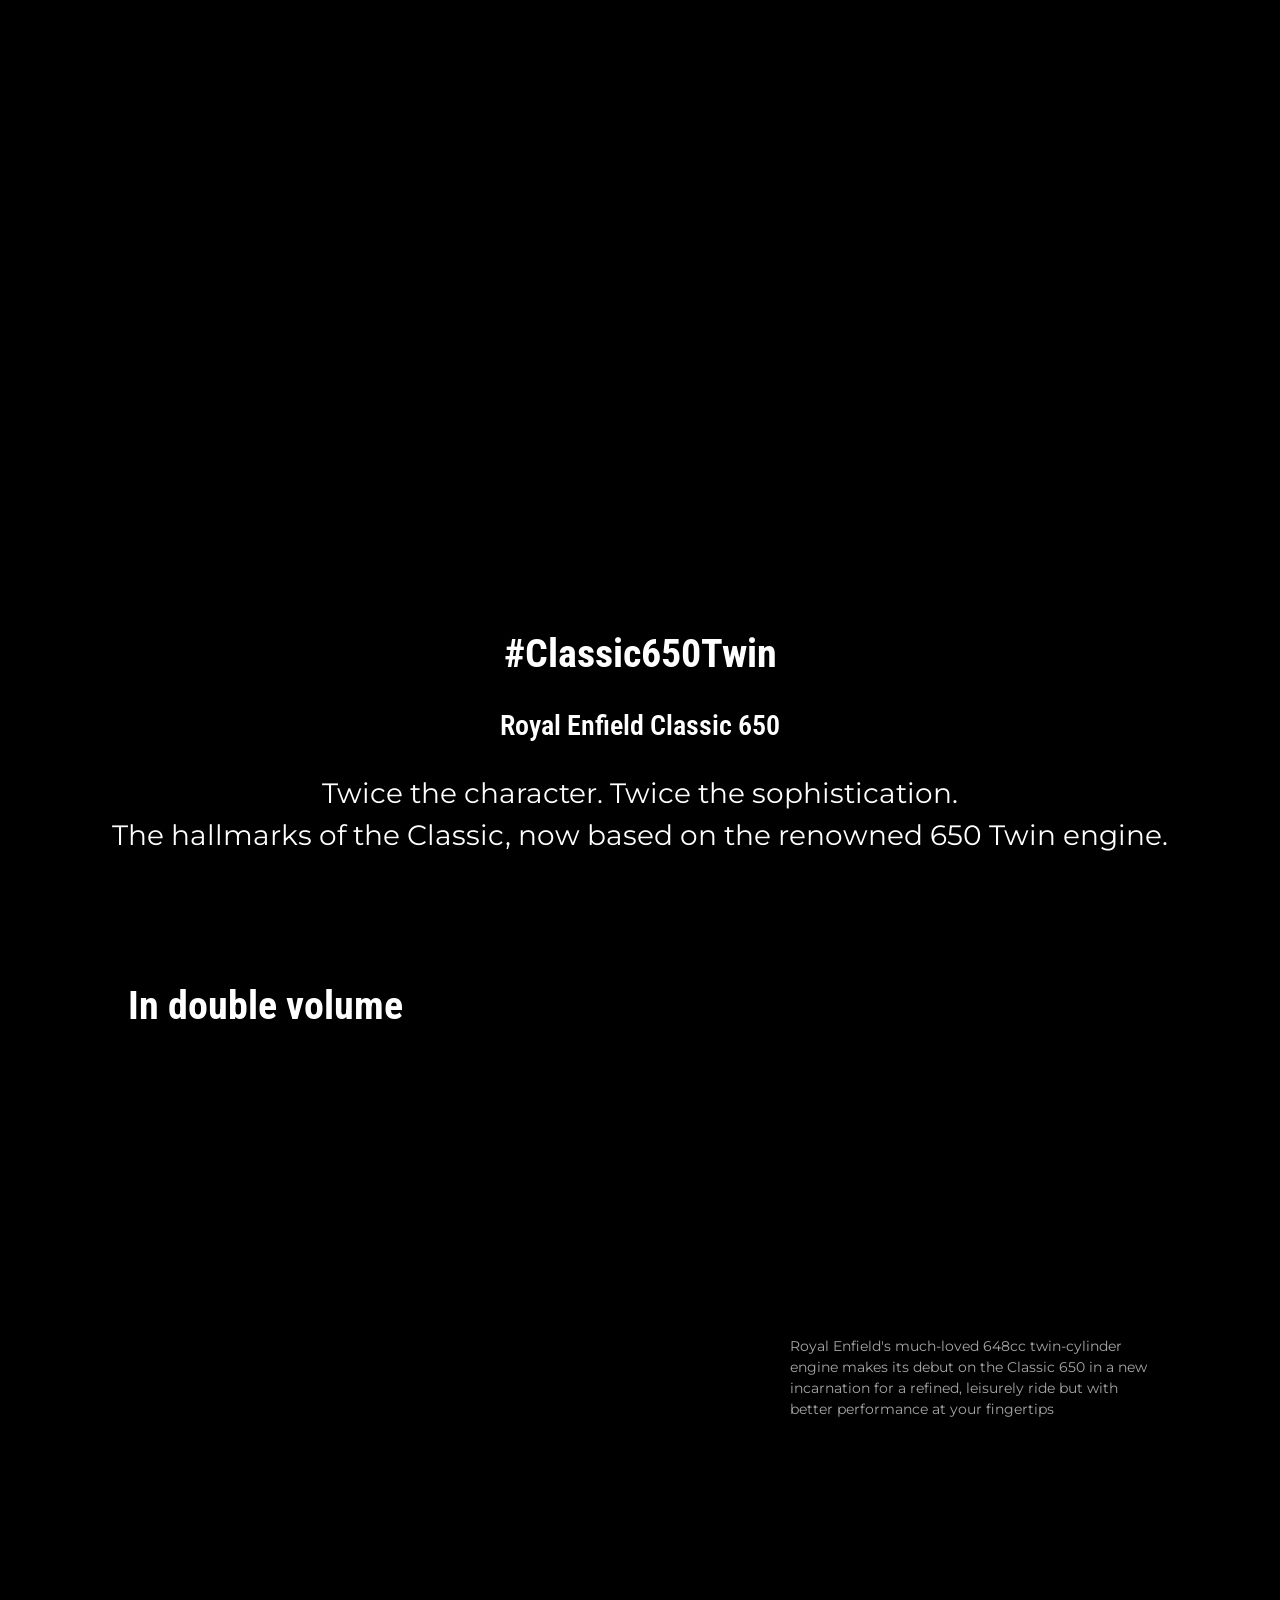
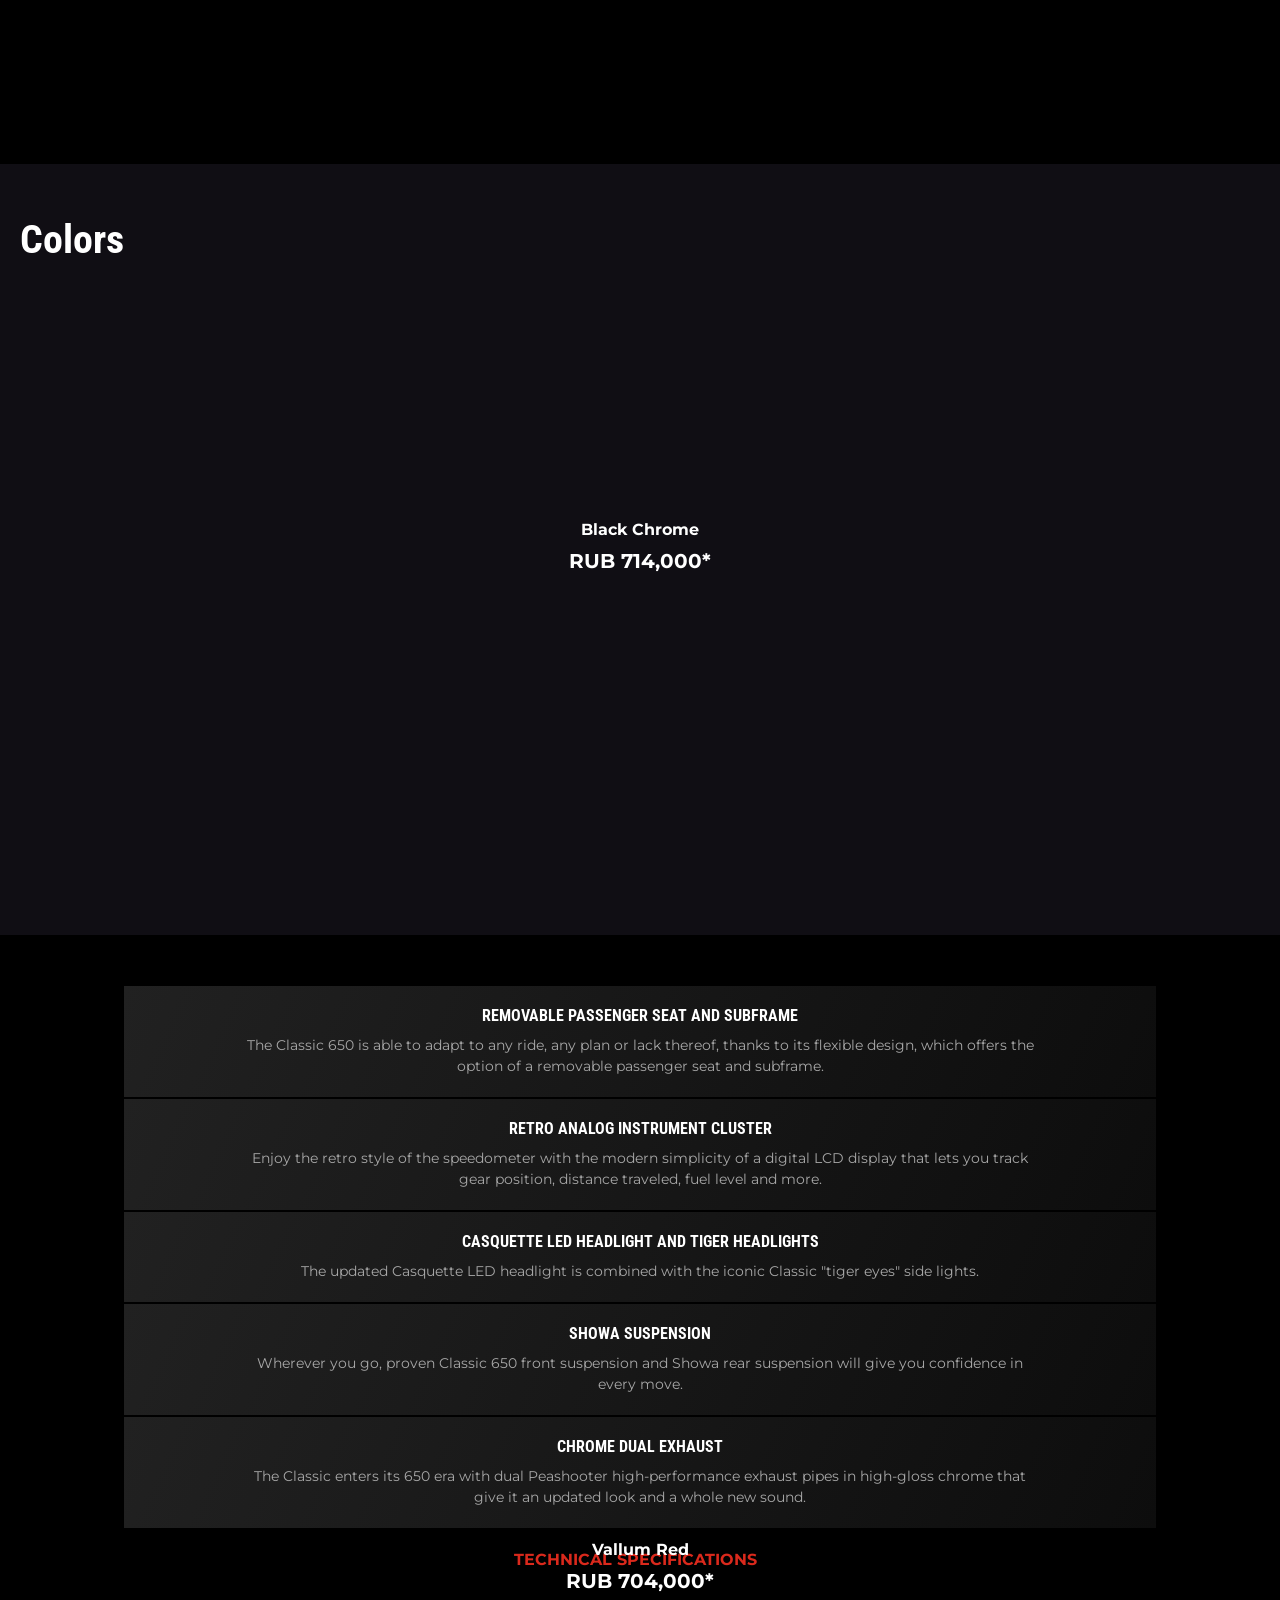
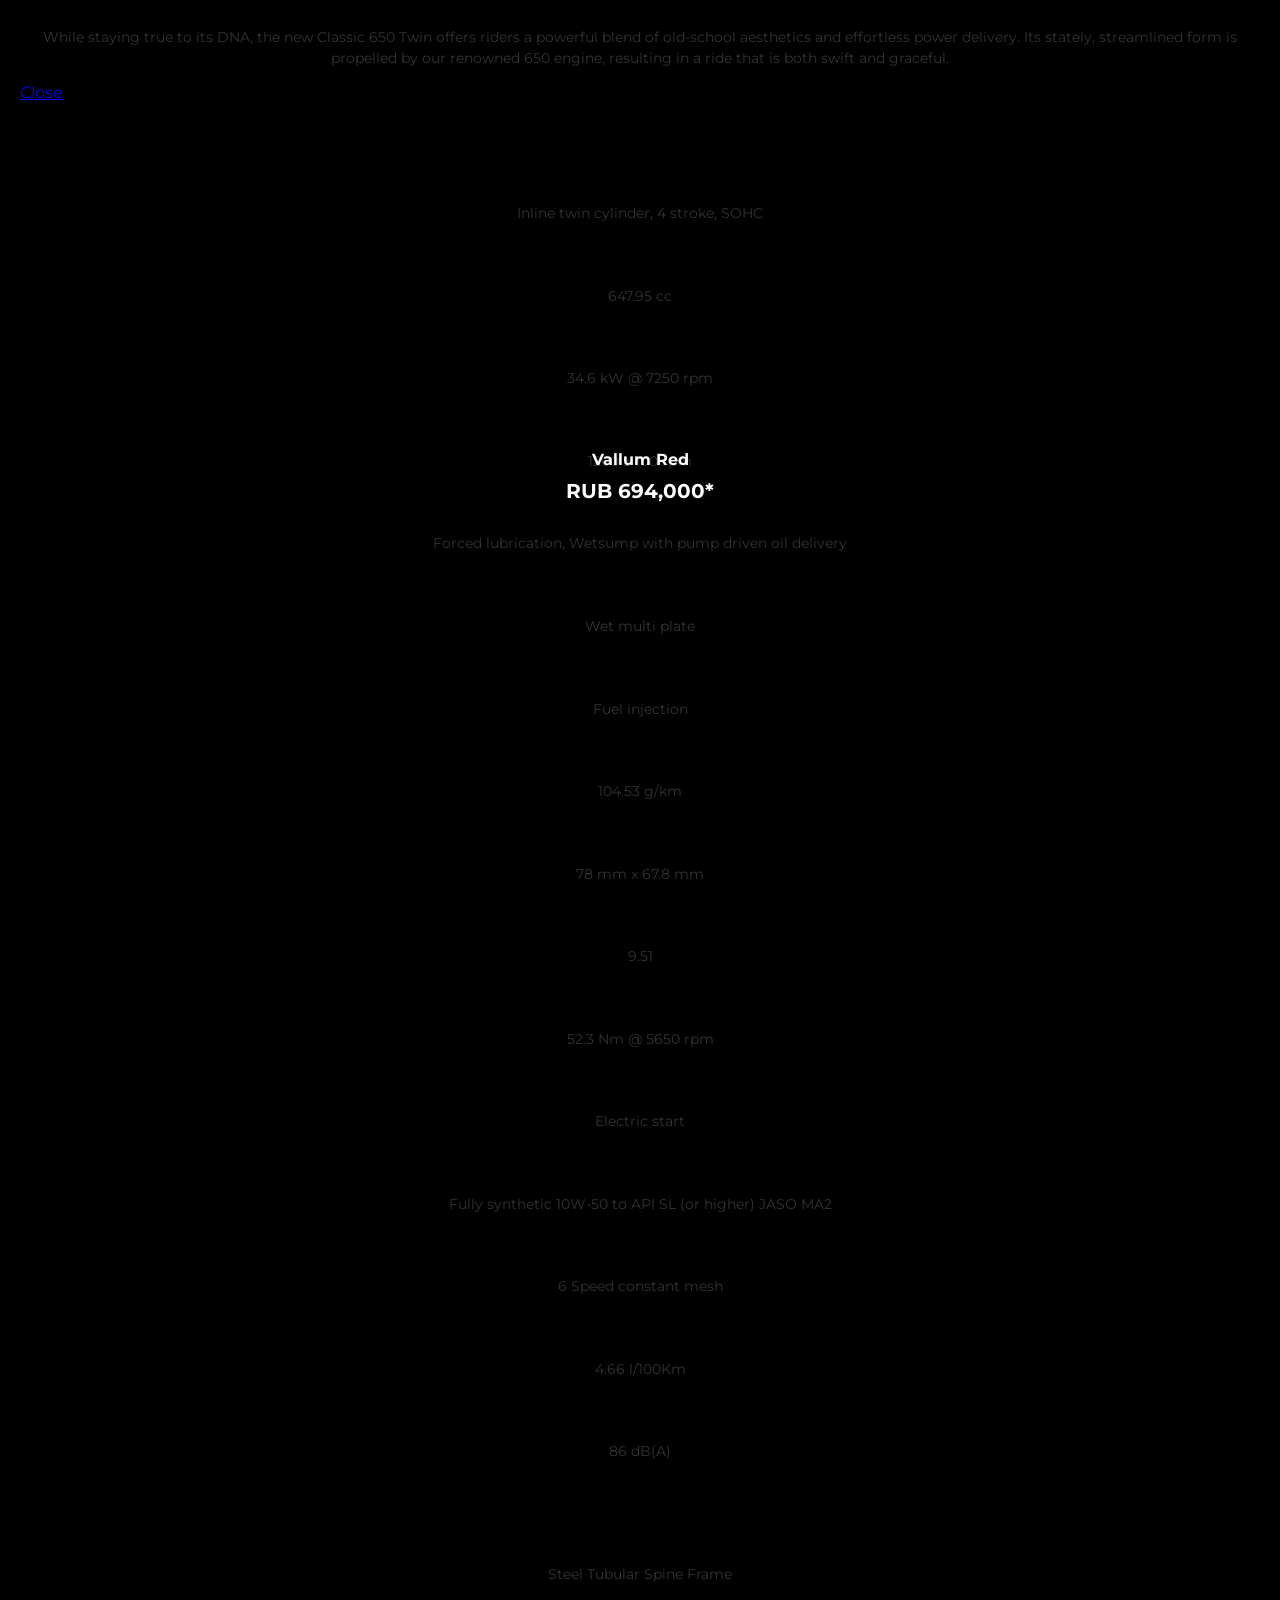
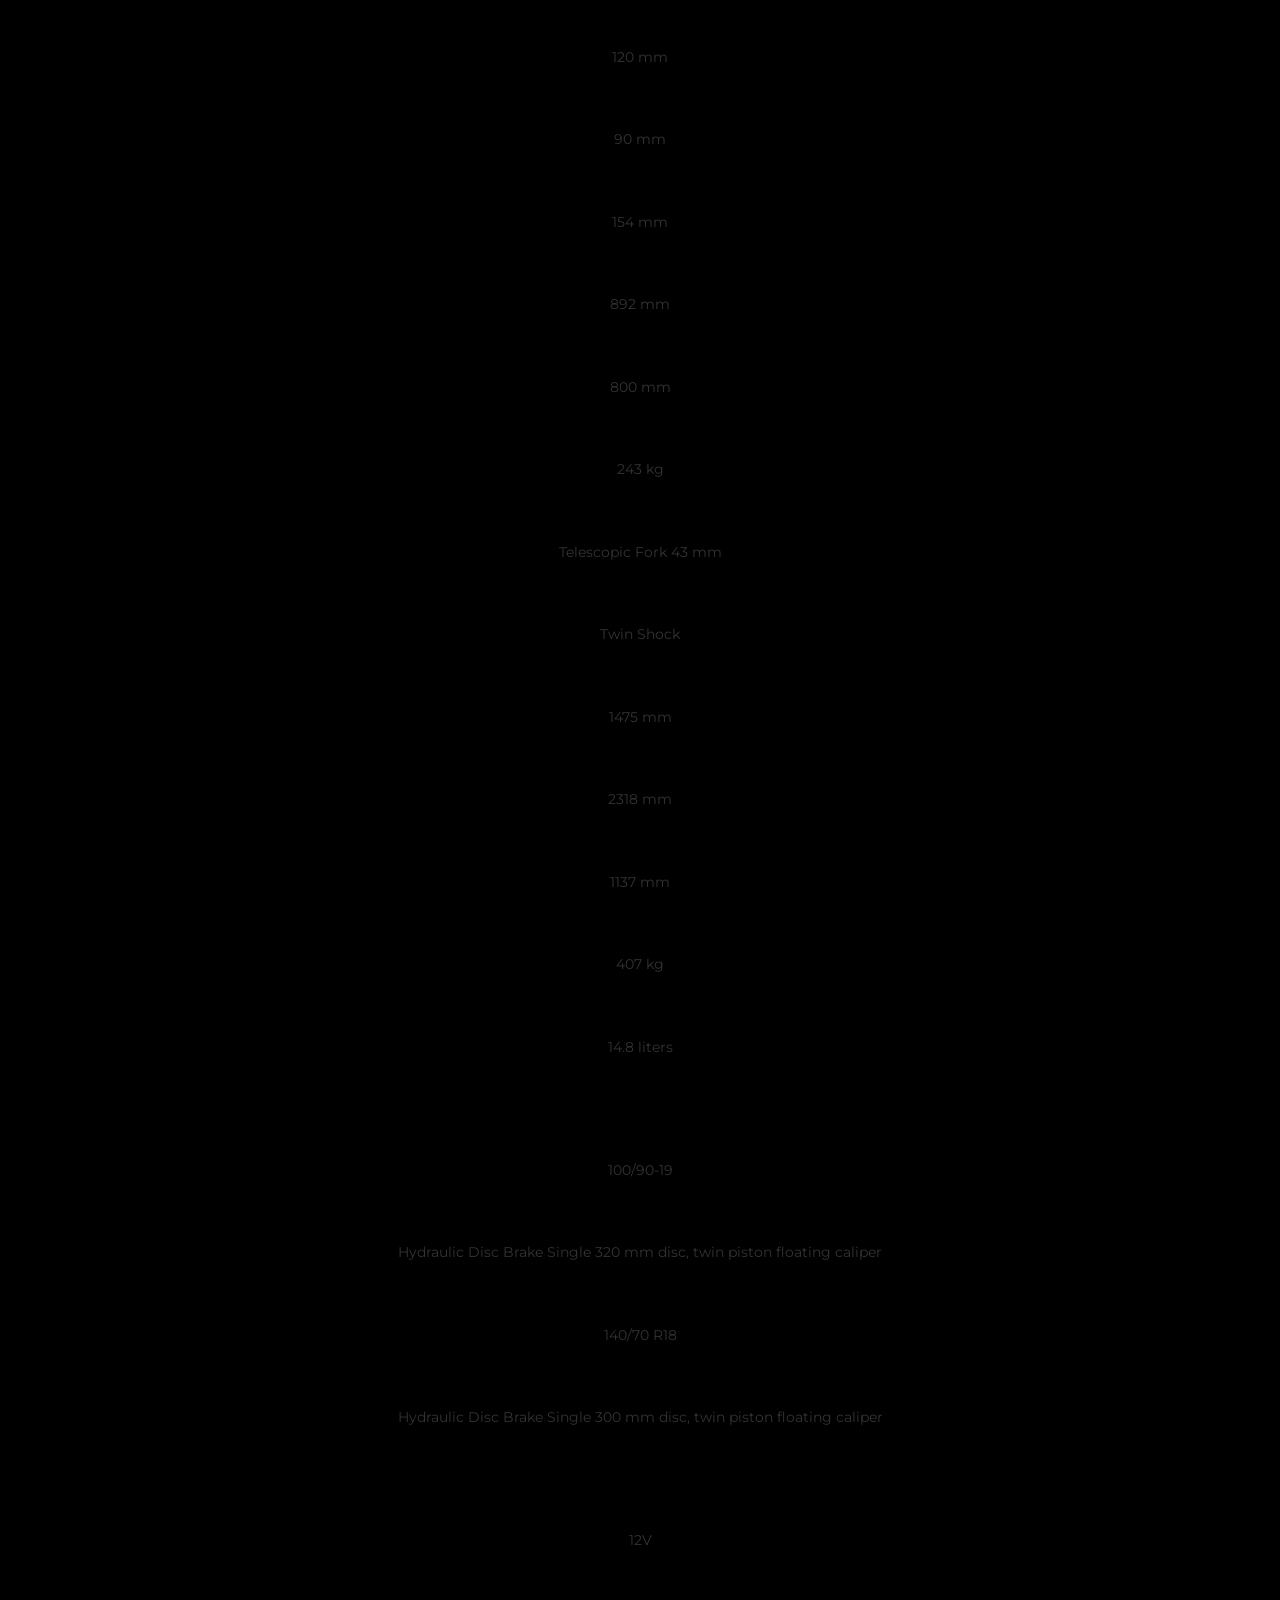
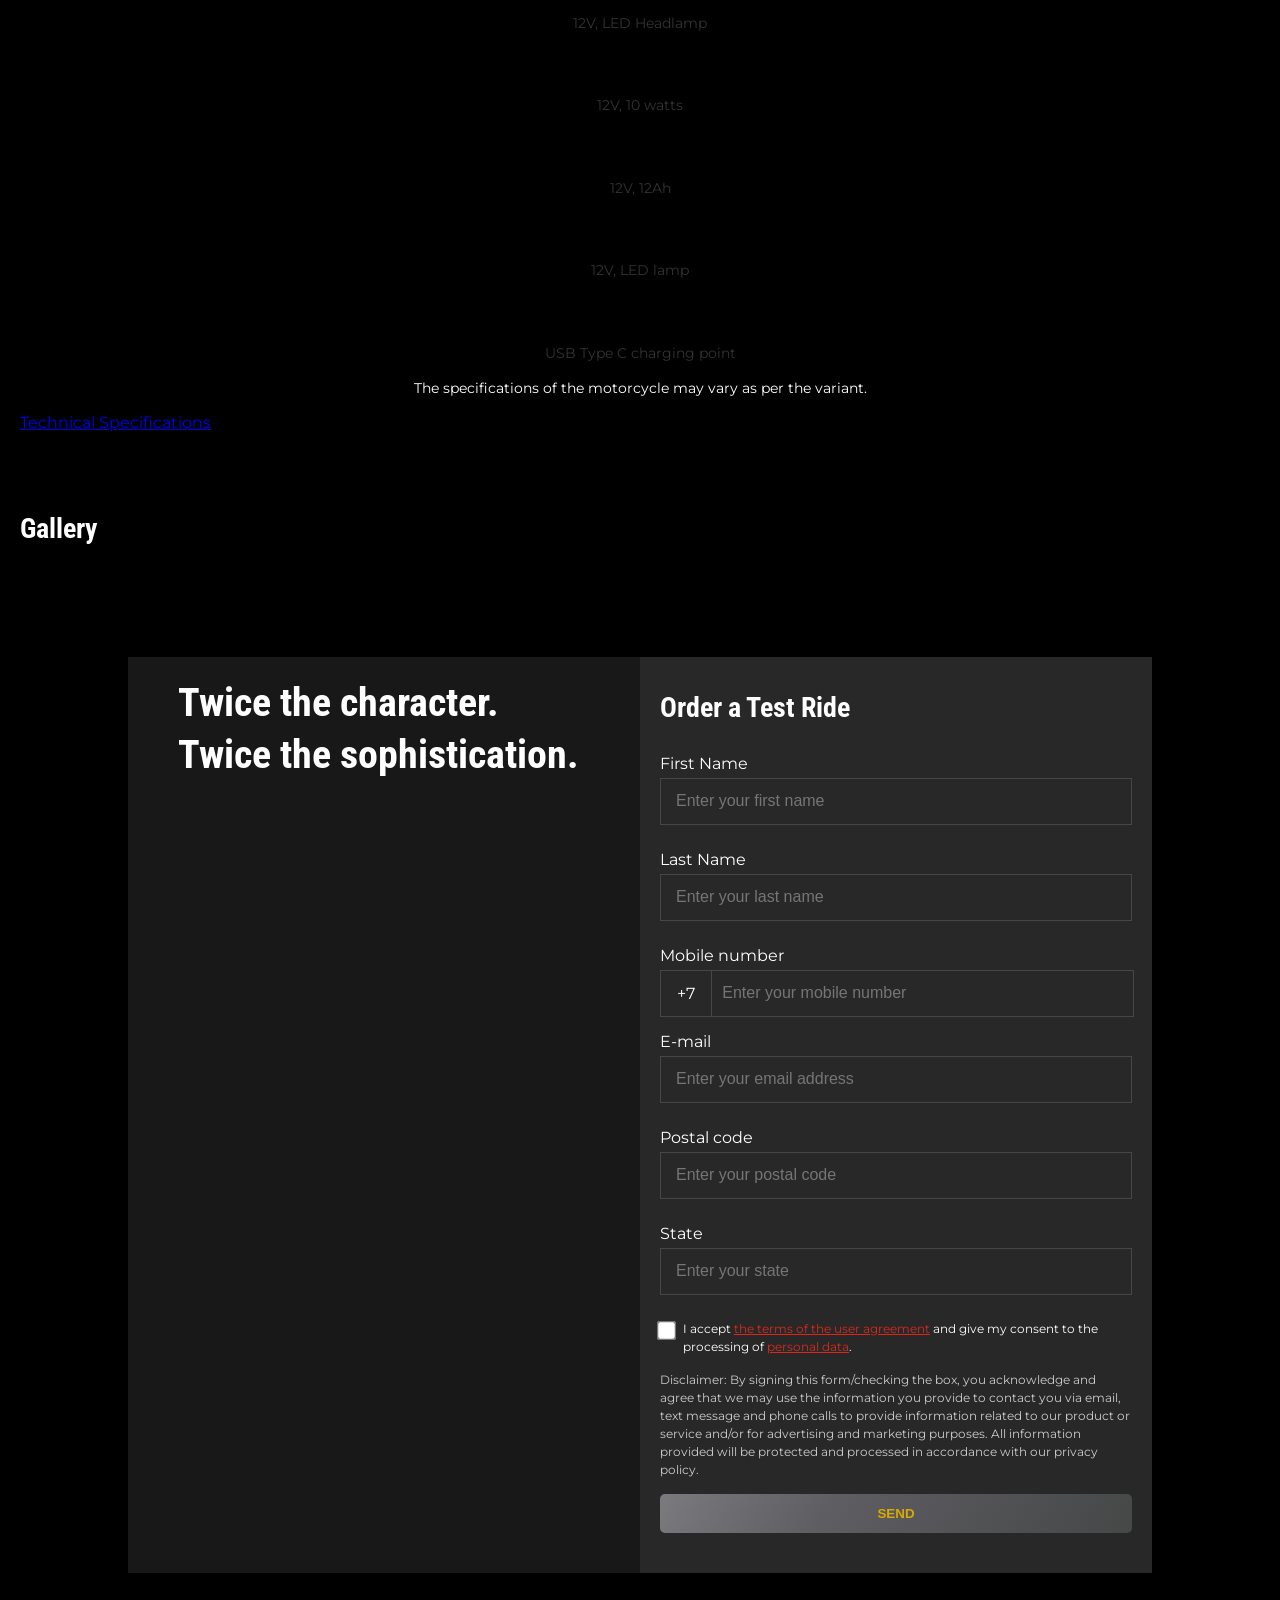
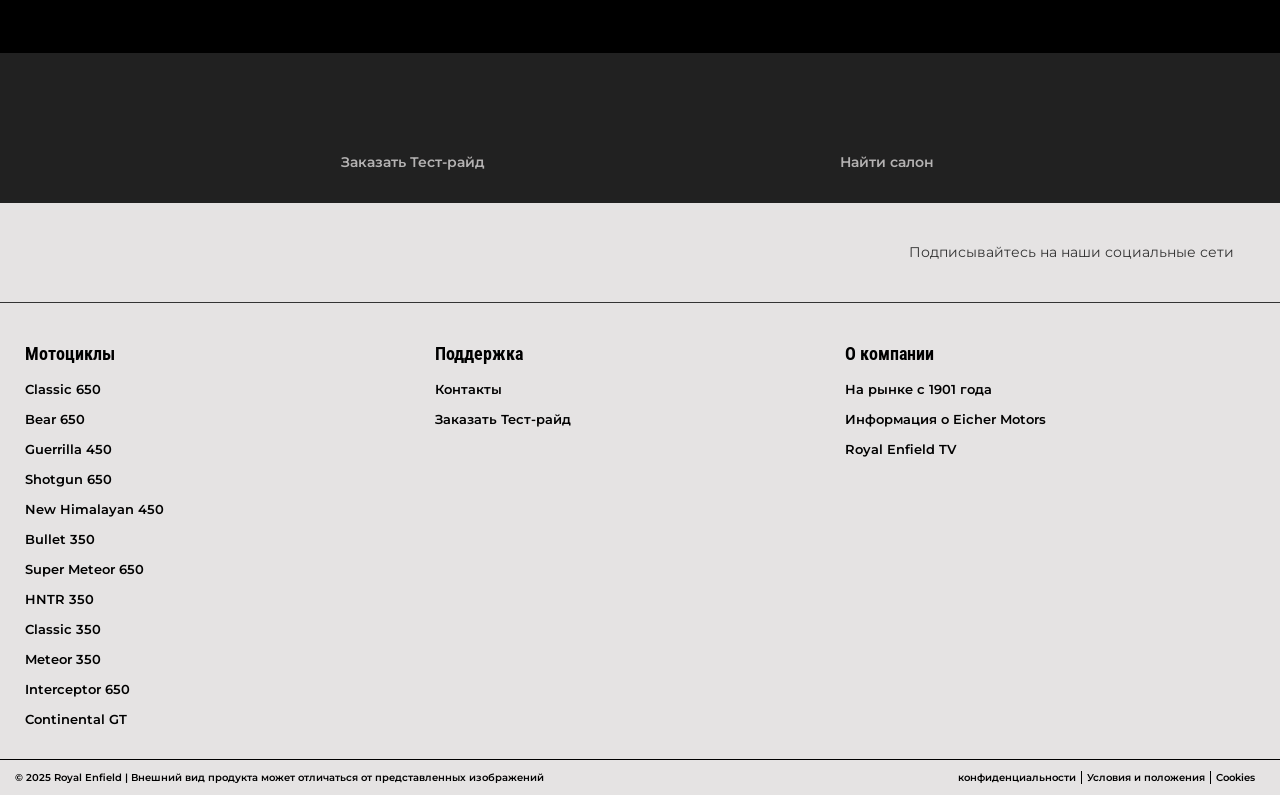
==== index.html @ 132735fa "FIX: slider and download pdf and alignments" ====
<!DOCTYPE html>
<html ⚡>
  <head>
    <meta charset="utf-8" />
    <title>
      Royal Enfield Classic 650 Motorcycle Price, Images &amp; Colors
    </title>
    <link rel="canonical" href="https://example.com/demo.html" />
    <meta
      name="viewport"
      content="width=device-width,minimum-scale=1,initial-scale=1"
    />
    <meta
      name="description"
      content="Royal Enfield Classic 650 motorcycle price . Explore Classic 650 specs, features, colours, images &amp; more. Book a free Test Ride now!"
    />
    <!-- Updated Tags -->
    <meta itemprop="name" />
    <meta itemprop="keywords" />
    <meta
      content="Royal Enfield Classic 650 motorcycle price. Explore Classic 650 specs, features, colours, images &amp; more. Book a free Test Ride now!"
      itemprop="description"
    />
    <meta
      content="/content/dam/royal-enfield/royal-enfield-logo.jpg"
      itemprop="image"
    />
    <meta
      content="Royal Enfield Classic 650 Motorcycle Price, Images &amp; Colors "
      itemprop="title"
    />

    <meta content="summary_large_image" name="twitter:card" />
    <meta content="https://www.royalenfield.com" name="twitter:site" />
    <meta
      content="Royal Enfield Classic 650 Motorcycle Price, Images &amp; Colors "
      name="twitter:title"
    />
    <meta
      content="Royal Enfield Classic 650 motorcycle price . Explore Classic 650 specs, features, colours, images &amp; more. Book a free Test Ride now!"
      name="twitter:seoDescription"
    />
    <meta
      content="https://www.royalenfield.com/content/dam/royal-enfield/royal-enfield-logo.jpg"
      name="twitter:image:src"
    />
    <meta property="og:site_name" />
    <meta content="website" property="og:type" />
    <meta
      content="Royal Enfield Classic 650 Motorcycle Price, Images &amp; Colors "
      property="og:title"
    />
    <meta content="https://www.royalenfield.com" property="og:url" />
    <meta
      content="https://www.royalenfield.com/content/dam/royal-enfield/royal-enfield-logo.jpg"
      property="og:image"
    />
    <meta
      content="Royal Enfield Classic 650 motorcycle price . Explore Classic 650 specs, features, colours, images &amp; more. Book a free Test Ride now!"
      property="og:description"
    />
    <link
      href="/images/favicon.png"
      rel="icon"
      sizes="16x16"
      type="image/png"
    />

    <!-- AMP scripts must be in head -->
    <script async src="https://cdn.ampproject.org/v0.js"></script>
    <script
      async
      custom-element="amp-carousel"
      src="https://cdn.ampproject.org/v0/amp-carousel-0.2.js"
    ></script>
    <script
      async
      custom-element="amp-sidebar"
      src="https://cdn.ampproject.org/v0/amp-sidebar-0.1.js"
    ></script>
    <script
      async
      custom-element="amp-lightbox"
      src="https://cdn.ampproject.org/v0/amp-lightbox-0.1.js"
    ></script>
    <script
      async
      custom-element="amp-form"
      src="https://cdn.ampproject.org/v0/amp-form-0.1.js"
    ></script>

    <link
      href="https://fonts.googleapis.com/css2?family=Roboto+Condensed:wght@300;400;700&display=swap"
      rel="stylesheet"
    />
    <link
      href="https://fonts.googleapis.com/css2?family=Montserrat:wght@100..900&display=swap"
      rel="stylesheet"
    />

    <!-- Rest of your head content remains the same -->
    <style amp-boilerplate>
      body {
        -webkit-animation: -amp-start 8s steps(1, end) 0s 1 normal both;
        -moz-animation: -amp-start 8s steps(1, end) 0s 1 normal both;
        -ms-animation: -amp-start 8s steps(1, end) 0s 1 normal both;
        animation: -amp-start 8s steps(1, end) 0s 1 normal both;
      }
      @-webkit-keyframes -amp-start {
        from {
          visibility: hidden;
        }
        to {
          visibility: visible;
        }
      }
      @-moz-keyframes -amp-start {
        from {
          visibility: hidden;
        }
        to {
          visibility: visible;
        }
      }
      @-ms-keyframes -amp-start {
        from {
          visibility: hidden;
        }
        to {
          visibility: visible;
        }
      }
      @-o-keyframes -amp-start {
        from {
          visibility: hidden;
        }
        to {
          visibility: visible;
        }
      }
      @keyframes -amp-start {
        from {
          visibility: hidden;
        }
        to {
          visibility: visible;
        }
      }
    </style>
    <noscript>
      <style amp-boilerplate>
        body {
          -webkit-animation: none;
          -moz-animation: none;
          -ms-animation: none;
          animation: none;
        }
      </style>
    </noscript>

    <!-- Rest of your head content -->
    <style amp-custom>
      body {
        margin: 0;
        padding: 0;
        font-family: "Montserrat", sans-serif;
      }

      .main-section {
        background-color: #000;
        margin: 0 auto;
      }

      h1,
      h2,
      h3 {
        font-family: "Roboto Condensed", sans-serif;
        margin: 0;
      }

      h1 {
        color: #0066cc;
        text-align: center;
      }

      h2 {
        color: #fff;
        font-size: 40px;
        line-height: 1.3;
      }

      @media (max-width: 768px) {
        h2 {
          font-size: 28px;
          line-height: 1.2;
        }
      }

      @media (min-width: 768px) and (max-width: 991px) {
        h2 {
          font-size: 38px;
          line-height: 1.2;
        }
      }

      p {
        font-size: 16px;
        color: #333;
        text-align: center;
        line-height: 1.5;
      }

      .amp-slider amp-carousel {
        border-radius: 8px;
        overflow: hidden;
        box-shadow: 0 2px 8px rgb(0 0 0 / 0.2);
      }

      .amp-slider .amp-first-image {
        min-width: 100%;
        max-height: 250px;
        display: block;
      }

      .amp-slider .amp-first-image img {
        display: block;
        object-fit: contain;
      }

      .amp-slider .slide-text {
        background: linear-gradient(114deg, rgb(33, 33, 33), rgb(13, 13, 13));
        background-image: linear-gradient(
            90deg,
            rgb(77, 77, 77),
            rgb(22, 22, 22)
          )
          1 / 1 / 0 stretch;
        border-style: solid;
        border-width: 1px;
        padding: 20px;
        position: relative;
        width: 60%;
        margin: auto;
        margin-top: 0px;
      }

      .amp-slider .slide-text p {
        color: #a7a7a7;
        text-align: center;
        max-width: 80%;
        margin: 10px auto 0;
      }

      .amp-slider .slide-text h3 {
        color: #fff;
        text-align: center;
        font-size: 16px;
        text-transform: uppercase;
      }

      @media (max-width: 768px) {
        .amp-slider .slide-text p {
          max-width: 100%;
          text-align: left;
        }

        .amp-slider .slide-text h3 {
          text-align: left;
        }
      }

      .amp-slider .amp-carousel-button {
        top: 0%;
        border: 1px solid #575757;
        width: 32px;
        height: 32px;
      }

      .amp-slider .amp-carousel-button:focus {
        outline: none;
      }

      @media (min-width: 768px) {
        .amp-slider-item {
          display: flex;
          align-items: center;
          flex-direction: column;
          width: 100%;
          gap: 0 20px;
          height: auto;
        }

        p {
          font-size: 14px;
        }
        .amp-slider {
          padding: 50px 20px;
        }

        .amp-slider amp-carousel {
          max-height: 430px;
        }

        .amp-slider .slide-text {
          width: 80%;
          margin: 0 auto;
        }
      }

      @media (min-width: 1367px) {
        .amp-slider {
          padding: 30px 10%;
        }
      }

      header {
        background: #000;
        color: #fff;
        display: flex;
        align-items: center;
        justify-content: flex-end;
        position: fixed;
        top: 0;
        left: 0;
        right: 0;
        width: 100%;
        z-index: 9;
        margin: 0 auto;
        height: 73px;
      }

      @media (max-width: 768px) {
        header {
          height: 50px;
        }
        .amp-slider {
          padding: 30px 20px 0;
        }
        .amp-slider .amp-first-image {
          width: 100%;
          height: 250px;
        }

        .amp-slider .amp-first-image img {
          object-fit: contain;
        }

        .amp-slider .amp-carousel-button {
          margin-top: 300px;
          margin-inline: 0px;
        }

        .amp-slider amp-carousel {
          height: 580px;
          margin-bottom: 30px;
        }

        .amp-slider .slide-text {
          height: 100%;
        }
      }

      .logo {
        display: block;
        width: 100%;
        max-width: 100px;
        height: auto;
      }

      .logo amp-img {
        width: 100%;
        max-width: 250px;
        height: auto;
        display: block;
      }

      @media (max-width: 768px) {
        .logo amp-img {
          width: 100%;
          max-width: 150px;
          height: auto;
          display: block;
        }
      }

      .logo img {
        height: auto;
        min-height: auto;
        width: 100%;
        max-width: 200px;
        min-width: 200px;
      }

      @media (max-width: 768px) {
        .logo img {
          height: auto;
          min-height: auto;
          width: 100%;
          max-width: 100px;
          min-width: 100px;
        }
      }

      .fixed-nav {
        position: fixed;
        bottom: 6rem;
        left: 0;
        right: 0;
      }

      .fixed-nav a {
        display: block;
        border: 1px solid #fff;
        color: #fff;
        background-color: #000;
        text-align: center;
      }

      .fixed-nav a:last-child {
        background-color: #da291c;
        border-color: #da291c;
      }

      .amp-sidebar-mask {
        background-color: transparent;
      }

      .banner-wrapper {
        height: 100vh;
        position: relative;
        width: 100%;
        overflow: hidden;
      }

      .banner-image amp-img {
        object-fit: cover;
      }

      .banner-image {
        position: absolute;
        top: 0;
        left: 0;
        width: 100%;
        height: 100%;
      }

      .gradient-overlay {
        position: absolute;
        top: 0;
        left: 0;
        width: 100%;
        height: 100%;
        background: linear-gradient(0deg, #000 15%, transparent);
        z-index: 1;
      }

      .overlay-text {
        position: absolute;
        bottom: 0;
        left: 0;
        right: 0;
        color: #fff;
        font-size: 2rem;
        margin: 0 auto;
        text-align: center;
        padding: 1rem 3rem;
        z-index: 2;
      }

      .overlay-text h1 {
        font-size: 40px;
        line-height: 48px;
        margin: 0;
        padding-bottom: 30px;
        width: 100%;
        color: #fff;
      }

      .overlay-text h2 {
        font-size: 28px;
        font-weight: 600;
      }

      .overlay-text p {
        font-size: 28px;
        font-weight: 400;
        color: #fff;
      }

      @media (max-width: 768px) {
        .overlay-text p {
          font-size: 14px;
        }
        .overlay-text h1 {
          padding-bottom: 20px;
        }
      }

      .amp-engine {
        color: #fff;
        padding: 80px 10%;
        position: relative;
      }

      .amp-engine h2 {
        margin-bottom: 40px;
      }

      .engine-image {
        display: flex;
        align-items: center;
        gap: 50px;
      }

      .amp-engine p {
        color: #a6a6a6;
        text-align: left;
      }

      .amp-engine-img {
        max-width: 100%;
        min-width: 612px;
        height: 612px;
        margin: auto;
        position: relative;
      }
      .amp-engine-img img {
        width: 100%;
        height: 100%;
      }

      @media (max-width: 768px) {
        .engine-image {
          flex-direction: column;
        }

        .amp-engine-img {
          max-width: 100%;
          min-width: 300px;
          height: 300px;
          margin: auto;
          position: relative;
        }
        .amp-engine-img img {
          width: 300px;
          height: 300px;
        }

        .amp-engine p {
          padding: 0;
        }
      }

      footer {
        background-color: #e5e3e3;
        padding: 25px 0 0;
      }

      .footer-bottom {
        border-top: 1px solid #000;
        display: flex;
        align-items: center;
        justify-content: space-between;
        padding: 0 15px;
      }

      @media (max-width: 768px) {
        footer {
          flex-wrap: wrap;
          padding: 25px;
        }

        footer .footer-links {
          width: 100%;
        }
      }

      footer .footer-cols {
        display: grid;
        grid-template-columns: 1fr 1fr 1fr;
        justify-content: space-between;
        padding: 0 25px;
      }

      @media (max-width: 768px) {
        footer .footer-cols {
          grid-template-columns: 1fr;
          margin-bottom: 25px;
          padding: 0;
        }

        .footer-bottom {
          flex-direction: column;
          border: none;
          padding: 0;
          align-items: flex-start;
        }
      }

      footer h3 {
        font-size: 18px;
        margin: 0 0 10px;
      }

      footer .footer-links {
        margin-bottom: 25px;
      }

      footer .footer-links:last-child {
        margin-bottom: 0;
      }

      footer ul {
        list-style: none;
        padding: 0;
        margin: 0;
      }

      footer ul li {
        list-style-type: none;
      }

      footer ul li a {
        text-decoration: none;
        color: #000;
        font-size: 13px;
        font-weight: 400;
        font-weight: 600;
        padding: 7px 0;
        display: block;
      }

      footer ul li a:hover {
        color: #da291c;
      }

      .gallery-title {
        font-size: 28px;
        color: #fff;
        margin: 0 0 20px 0;
      }

      .gallery-main {
        padding: 80px 10%;
      }

      .gallery {
        display: grid;
        grid-template-columns: 1fr 1fr;
        gap: 16px;
      }

      .gallery .grid-image:nth-child(1) {
        grid-column: 1/3;
      }

      .gallery img {
        width: 100%;
      }

      .gallery.row {
        display: flex;
      }

      @media (max-width: 1366px) {
        .gallery-main {
          padding: 30px 20px;
        }

        .gallery.row {
          gap: 15px;
          margin-bottom: 8px;
        }
      }

      @media (min-width: 1367px) {
        .gallery {
          display: grid;
          grid-template-columns: repeat(4, 1fr);
          grid-template-rows: repeat(2, 300px);
        }
        .gallery .grid-image:nth-child(1) {
          grid-column: span 2;
          grid-row: span 1;
        }

        .gallery .grid-image:nth-child(2) {
          grid-column: 1;
          grid-row: 2;
        }

        .gallery .grid-image:nth-child(3) {
          grid-column: 2;
          grid-row: 2;
        }

        .gallery .grid-image:nth-child(4) {
          grid-column: 3;
          grid-row: 1/3;
        }

        .gallery .grid-image:nth-child(5) {
          grid-column: 4;
          grid-row: 1/3;
        }

        .gallery img {
          width: 100%;
          object-fit: cover;
          display: block;
        }
      }

      .gallery.row amp-img {
        width: 100%;
        flex: 1;
      }

      @media (min-width: 767px) {
        .gallery img {
          height: auto;
          margin: 8px;
        }

        .row-2,
        .row-3 {
          display: flex;
        }

        .secondary-footer a p {
          font-size: 16px;
        }
      }

      .secondary-footer {
        background: #212121;
        display: flex;
        gap: 20px;
        justify-content: space-evenly;
        padding: 20px;
        font-size: 16px;
      }

      .secondary-footer a {
        align-items: center;
        background: transparent;
        color: white;
        padding: 10px;
        text-decoration: none;
        font-weight: 600;
      }
      .secondary-footer a p {
        color: #b4b2b2;
        margin: 0;
        font-size: 14px;
      }

      .secondary-footer a .arrow-link amp-img img {
        filter: contrast(0) brightness(100%);
      }
      .secondary-footer a:hover p {
        color: #da291c;
      }

      .secondary-footer a:hover .arrow-link amp-img img {
        filter: none;
      }

      @media (min-width: 1367px) {
        .secondary-footer a .secondary-footer-icon amp-img {
          min-width: 70px;
          width: 70px;
          height: 69px;
        }
      }

      .secondary-footer a .secondary-footer-icon amp-img {
        margin: auto;
        object-fit: contain;
        width: 70px;
        height: 59px;
      }

      .secondary-footer a:last-child span amp-img {
        max-width: 60px;
      }

      .copyright {
        text-align: left;
        font-size: 10px;
        font-weight: 600;
        color: #000;
      }

      .foot-nav {
        display: flex;
      }

      .foot-nav a {
        font-size: 10px;
        text-decoration: none;
        color: #000;
        border-right: 1px solid #000;
        padding-right: 5px;
        margin-right: 5px;
        font-weight: 600;
      }

      .foot-nav a:last-child {
        border-right: none;
      }

      @media (max-width: 768px) {
        .secondary-footer a span amp-img {
          margin: auto;
          object-fit: contain;
          min-width: 60px;
          height: 70px;
          scale: 0.8;
        }

        .secondary-footer a {
          background: #f2f2f2;
          width: 50%;
        }

        .secondary-footer a p {
          color: #000;
        }
        .secondary-footer {
          background-color: white;
        }
        .foot-nav a {
          font-size: 8px;
        }
        .social {
          text-align: center;
          width: 100%;
          margin-bottom: 25px;
        }
      }

      .social {
        display: flex;
        align-items: center;
        justify-content: flex-end;
        border-bottom: 1px solid #333;
        margin-bottom: 40px;
        padding-bottom: 25px;
      }

      @media (min-width: 1366px) {
        .social {
          padding-right: 30px;
        }
      }

      @media (max-width: 768px) {
        .social {
          display: block;
          border-bottom: none;
          padding-bottom: 0;
        }
      }

      @media (max-width: 768px) {
        .social p {
          font-weight: 600;
          font-size: 12px;
          margin-bottom: 20px;
        }
      }

      .social p {
        margin-right: 10px;
      }

      .social .social-icons {
        display: flex;
        justify-self: center;
        gap: 10px;
        transition: all 0.3s ease-in-out;
      }

      .social .social-icons:hover {
        scale: 1.2;
      }

      .social .social-icons a {
        display: flex;
        align-items: center;
        width: 100%;
      }

      .social .social-icons amp-img {
        margin: 0 3px;
        width: 100%;
        min-width: 30px;
        height: auto;
      }

      .social .social-icons amp-img img {
        width: 100%;
        height: auto;
      }

      .color-carousel-title {
        font-size: 28px;
        color: #fff;
        padding: 50px 20px 0;
        margin-bottom: 0;
        margin-top: 0;
      }

      .color-carousel-desktop {
        display: flex;
        justify-content: space-between;
        position: relative;
        width: 100%;
      }

      .color-carousel-desktop .slide-content {
        height: 85%;
      }

      .carousel-desktop-slide {
        height: 600px;
        width: 100%;
      }

      .carousel-desktop-thumb {
        width: 74%;
      }

      .carousel-desktop-thumb [horizontal="true"] {
        margin-top: -20%;
      }

      .carousel-desktop-thumb .thumb-image {
        width: 100%;
      }

      .carousel-desktop-thumb .thumb-button {
        margin: 0 10px;
      }

      .color-carousel-mobile {
        padding: 50px 0px;
        width: 100%;
        display: none;
      }

      @media (max-width: 768px) {
        .color-carousel-desktop {
          display: none;
        }
        .color-carousel-mobile {
          display: flex;
          flex-direction: column;
          padding: 30px 0 0;
        }
      }

      @media (min-width: 768px) {
        .color-carousel-mobile amp-img img {
          width: 100%;
          max-width: 100%;
          max-height: auto;
          object-fit: contain;
        }
      }
      .carousel-main {
        max-width: 400px;
        margin: 0 auto;
      }

      .slide-content {
        display: flex;
        flex-direction: column;
        align-items: center;
        height: 100%;
        justify-content: center;
      }

      .text-head {
        text-align: center;
      }

      .model-name {
        margin-top: 50px;
        font-size: 16px;
        font-weight: bold;
        color: #ffffff;
      }

      .model-number {
        margin-top: 10px;
        font-size: 20px;
        font-weight: bold;
        color: #ffffff;
      }

      .price-color {
        font-size: 20px;
        font-weight: bold;
        color: #ffffff;
        display: inline-block;
        padding-top: 20px;
      }

      .thumbs-carousel {
        margin: 1rem auto;
        width: 90%;
        background: transparent;
        position: relative;
      }

      .thumbs-carousel [horizontal="true"] {
        width: 78%;
        margin: 0 auto;
        margin-top: -100%;
      }

      .thumb-button {
        border: none;
        background: transparent;
        cursor: pointer;
        margin-inline-start: 0;
      }

      .thumb-button:focus {
        outline: 2px solid #007bff;
      }

      .thumb-button amp-img {
        border: none;
        max-width: 100%;
        height: 100%;
      }

      .thumb-button:hover amp-img {
        border-color: #007bff;
      }

      .thumbs-carousel .amp-carousel-button {
        border: 1px solid #575757;
        border-radius: 4px;
        width: 32px;
        height: 32px;
        margin: 0px;
        top: 6px;
      }

      .thumbs-carousel .amp-carousel-button:after {
        color: white;
        font-size: 20px;
      }

      .thumb-button:focus,
      .thumb-button:active {
        outline: none;
        box-shadow: none;
      }

      .thumbs-carousel .amp-carousel-button {
        border-radius: 4px;
      }

      .thumbs-carousel .amp-carousel-button:focus {
        outline: none;
      }

      .colors-section {
        background: #100e14;
        padding: 50px 10%;
      }

      @media (min-width: 1024px) and (max-width: 1366px) {
        .colors-section {
          padding: 50px 20px;
        }

        .color-carousel-desktop {
          flex-direction: column;
        }

        .carousel-desktop-thumb [horizontal="true"] {
          margin-top: -70%;
        }
        .carousel-desktop-thumb {
          width: 70%;
          margin: 0 auto;
        }
      }

      .tech-title {
        color: #da291c;
        text-align: center;
        font-size: 16px;
        cursor: pointer;
      }

      @media (max-width: 350px) {
        .tech-title {
          font-size: 13px;
        }
      }

      .tech-button {
        display: flex;
        align-items: center;
        padding: 0;
        margin: 0 auto;
        background: none;
        border: none;
      }

      .tech-button svg {
        scale: 0.8;
      }

      .no-controls .amp-carousel-button {
        display: none;
      }

      .form-section {
        padding: 30px 10% 80px;
        display: grid;
        grid-template-columns: 1fr 1fr;
      }

      @media (max-width: 768px) {
        .tech-button {
          margin-top: -20px;
        }
        .thumbs-carousel [horizontal="true"] {
          width: 78%;
          margin: 0 auto;
          margin-top: -100%;
        }

        .thumbs-carousel {
          width: 100%;
        }

        .thumb-image {
          width: 70px;
          height: 50px;
          overflow: hidden;
        }

        .colors-section {
          padding: 30px 20px;
        }
        .form-section {
          padding: 30px 0px 50px;
          display: grid;
          grid-template-columns: 1fr;
        }
      }

      @media (min-width: 768px) and (max-width: 991px) {
        .thumbs-carousel {
          width: 70%;
          margin-top: -13%;
        }
        .form-section {
          padding: 30px 20px 50px;
        }
      }

      form {
        display: flex;
        flex-direction: column;
        gap: 15px;
        padding: 20px 20px 40px;
        font-family: "Montserrat", sans-serif;
        background-color: rgb(40, 40, 40);
      }

      input {
        background: transparent;
        border: 1px solid rgb(71, 71, 71);
        color: #fff;
        height: 45px;
        padding: 0 15px;
        margin-bottom: 10px;
        font-size: 16px;
        outline: none;
        box-shadow: none;
      }

      input::placeholder {
        color: #757575;
      }

      .checkbox {
        display: flex;
        align-items: flex-start;
        gap: 10px;
        font-size: 12px;
        line-height: 1.5;
        color: white;
        font-weight: normal;
      }

      .checkbox a {
        color: rgb(218, 41, 28);
      }

      .checkbox input {
        margin: 0;
        position: relative;
        top: 4px;
        transform: scale(1.5);
        accent-color: #ffc107;
        height: auto;
      }

      .submit-btn {
        background: linear-gradient(121deg, #7b7b7e, #5e5e63 35%, #464747);
        border: none;
        color: #daaa00;
        font-weight: bold;
        cursor: pointer;
        padding: 12px;
        border-radius: 5px;
        text-align: center;
      }

      .disclaimer {
        font-size: 12px;
        color: #ccc;
        line-height: 1.5;
      }

      .disclaimer a {
        color: #ffc107;
      }

      .form-head {
        color: white;
        font-size: 28px;
        line-height: 1.5;
      }

      .form-img-section {
        padding: 20px 50px;
        background-color: #181818;
      }

      .form-title {
        color: white;
        font-size: 28px;
        line-height: 1.5;
        margin: 10px 0;
      }

      .form-item {
        display: flex;
        flex-direction: column;
        position: relative;
      }

      .form-item label {
        color: white;
        margin-bottom: 5px;
      }

      .group-input {
        width: 100%;
        position: relative;
        overflow: hidden;
        border: 1px solid rgb(71, 71, 71);
        display: flex;
        align-items: center;
      }

      .group-input input {
        border: none;
        width: 100%;
        margin-bottom: 0;
        padding-left: 0px;
      }

      .group-input span {
        position: relative;
        color: white;
        top: 0px;
        left: 0px;
        width: 60px;
        text-align: center;
        bottom: 0;
        background-color: transparent;
        display: flex;
        align-items: center;
        justify-content: center;
        border-right: 1px solid rgb(71, 71, 71);
        margin-right: 10px;
        height: 100%;
      }

      .error {
        color: rgb(218, 41, 28);
        font-size: 12px;
        font-weight: 400;
        line-height: 1.5;
        position: absolute;
        bottom: -10px;
      }

      .banner-image-mobile {
        display: none;
        width: 100%;
      }
      .banner-image-desktop {
        display: block;
        width: 100%;
      }

      .mobile-icon {
        display: none;
      }

      .desktop-icon {
        display: block;
      }

      @media (max-width: 768px) {
        .group-input span {
          width: 50px;
        }
        .form-img-section {
          padding: 20px 20px;
        }

        .form-img-section h2 {
          margin-bottom: 20px;
        }

        .banner-image-mobile {
          display: block;
        }
        .banner-image-desktop {
          display: none;
        }
        .mobile-icon {
          display: block;
        }

        .desktop-icon {
          display: none;
        }
      }

      @media (min-width: 991px) {
        .banner-image-mobile {
          display: none;
        }

        .hide-on-desktop {
          display: flex;
        }

        .hide-on-mobile {
          display: none;
        }
      }

      .arrow-link {
        display: flex;
        align-items: center;
        justify-content: center;
        position: relative;
        gap: 0 5px;
        margin-top: 10px;
      }

      .arrow-link amp-img img {
        max-width: 10px;
        max-height: 10px;
      }

      @media (max-width: 768px) {
        .arrow-link amp-img {
          display: none;
        }
      }

      @media (min-width: 768px) and (max-width: 991px) {
        .slide-content {
          scale: 1.8;
          margin-top: -200px;
        }
        .model-name {
          margin-top: -40px;
        }
      }

      .download-pdf {
        background-color: transparent;
        color: white;
        width: fit-content;
        font-weight: bold;
        text-transform: uppercase;
        padding: 0 20px;
        display: flex;
        align-items: center;
        justify-content: center;
        text-decoration: none;
        margin: 0 auto;
        gap: 0 10px;
      }

      .download-section p {
        color: white;
      }

      .color-carousel-desktop [horizontal="true"] {
        -ms-overflow-style: none;
        scrollbar-width: none;
      }

      .color-carousel-desktop [horizontal="true"]::-webkit-scrollbar {
        display: none;
      }
    </style>
  </head>

  <body>
    <div class="main-section">
      <header>
        <a href="https://www.royalenfield.com/ru/ru/home/" class="logo">
          <amp-img
            src="images/logo.avif"
            width="100"
            height="100"
            layout="fill"
            alt="Logo"
          ></amp-img>
        </a>
      </header>

      <div class="banner-wrapper">
        <div class="banner-image-mobile">
          <amp-img
            src="images/banner.avif"
            width="1920"
            height="695"
            layout="fill"
            class="banner-image"
          ></amp-img>
        </div>
        <div class="banner-image-desktop">
          <amp-img
            src="images/banner-desktop.avif"
            width="1920"
            height="695"
            layout="fill"
            class="banner-image"
          ></amp-img>
        </div>

        <div class="gradient-overlay"></div>
        <div class="overlay-text">
          <h1>#Classic650Twin</h1>
          <h2>Royal Enfield Classic 650</h2>
          <p>
            Twice the character. Twice the sophistication. <br />
            The hallmarks of the Classic, now based on the renowned 650 Twin
            engine.
          </p>
        </div>
      </div>

      <div class="amp-engine">
        <h2>In double volume</h2>

        <div class="engine-image">
          <div class="amp-engine-img">
            <amp-img
              src="images/engine.webp"
              width="612"
              height="612"
              layout="fill"
              alt="Royal Enfield"
            ></amp-img>
          </div>
          <p>
            Royal Enfield's much-loved 648cc twin-cylinder engine makes its
            debut on the Classic 650 in a new incarnation for a refined,
            leisurely ride but with better performance at your fingertips
          </p>
        </div>
      </div>

      <div class="colors-section">
        <h2>Colors</h2>

        <div class="color-carousel-mobile">
          <amp-carousel
            id="bikeCarousel"
            width="400"
            height="360"
            layout="responsive"
            type="slides"
            class="no-controls"
          >
            <!-- Slide 0 -->
            <div class="slide-content">
              <amp-img
                src="/images/black-chrome.png"
                width="300"
                height="300"
                layout="fixed"
                alt="Black Chrome"
              ></amp-img>

              <div class="text-head">
                <div class="model-name">Black Chrome</div>
                <div class="model-number">RUB 714,000*</div>
              </div>
            </div>

            <!-- Slide 1 -->
            <div class="slide-content">
              <amp-img
                src="/images/teal-bullet.png"
                width="300"
                height="300"
                layout="fixed"
                alt="Teal"
              ></amp-img>
              <div class="text-head">
                <div class="model-name">Teal</div>
                <div class="model-number">RUB 704,000*</div>
              </div>
            </div>

            <!-- Slide 2 -->
            <div class="slide-content">
              <amp-img
                src="/images/vallum-red-bullet.png"
                width="300"
                height="300"
                layout="fixed"
                alt="Vallum Red"
              ></amp-img>
              <div class="text-head">
                <div class="model-name">Vallum Red</div>
                <div class="model-number">RUB 704,000*</div>
              </div>
            </div>

            <!-- Slide 3 -->
            <div class="slide-content">
              <amp-img
                src="/images/brunting-thorpe-blue.png"
                width="300"
                height="300"
                layout="fixed"
                alt="Vallum Red"
              ></amp-img>
              <div class="text-head">
                <div class="model-name">Vallum Red</div>
                <div class="model-number">RUB 694,000*</div>
              </div>
            </div>
          </amp-carousel>

          <amp-carousel
            class="thumbs-carousel"
            height="60"
            width="60"
            layout="responsive"
            type="carousel"
            controls
            loop
          >
            <button
              on="tap:bikeCarousel.goToSlide(index=0)"
              class="thumb-button"
            >
              <div class="thumb-image">
                <amp-img
                  src="/images/black-crome-tank.png"
                  height="60"
                  width="60"
                  layout="fixed"
                  alt="Black Tank"
                ></amp-img>
              </div>
            </button>

            <button
              on="tap:bikeCarousel.goToSlide(index=1)"
              class="thumb-button"
            >
              <div class="thumb-image">
                <amp-img
                  src="/images/teal-tang.png"
                  width="92"
                  height="60"
                  layout="fixed"
                  alt="Teal Tank"
                ></amp-img>
              </div>
            </button>

            <button
              on="tap:bikeCarousel.goToSlide(index=2)"
              class="thumb-button"
            >
              <div class="thumb-image">
                <amp-img
                  src="/images/vallum-red-tank.png"
                  width="92"
                  height="60"
                  layout="fixed"
                  alt="Red Tank"
                ></amp-img>
              </div>
            </button>

            <button
              on="tap:bikeCarousel.goToSlide(index=3)"
              class="thumb-button"
            >
              <div class="thumb-image">
                <amp-img
                  src="/images/bruntingthorpe-blue-tank.png"
                  width="92"
                  height="60"
                  layout="fixed"
                  alt="Blue Tank"
                ></amp-img>
              </div>
            </button>
          </amp-carousel>
        </div>

        <div class="color-carousel-desktop">
          <amp-carousel
            id="bikeCarouselDesktop"
            width="600"
            height="500"
            layout="responsive"
            type="slides"
            class="carousel-desktop-slide no-controls"
          >
            <!-- Slide 0 -->
            <div class="slide-content">
              <amp-img
                src="/images/black-chrome.png"
                width="600"
                height="500"
                layout="fixed"
                alt="Black Chrome"
              ></amp-img>

              <div class="text-head">
                <div class="model-name">Black Chrome</div>
                <div class="model-number">RUB 714,000*</div>
              </div>
            </div>

            <!-- Slide 1 -->
            <div class="slide-content">
              <amp-img
                src="/images/teal-bullet.png"
                width="600"
                height="500"
                layout="fixed"
                alt="Teal"
              ></amp-img>
              <div class="text-head">
                <div class="model-name">Teal</div>
                <div class="model-number">RUB 704,000*</div>
              </div>
            </div>

            <!-- Slide 2 -->
            <div class="slide-content">
              <amp-img
                src="/images/vallum-red-bullet.png"
                width="600"
                height="500"
                layout="fixed"
                alt="Vallum Red"
              ></amp-img>
              <div class="text-head">
                <div class="model-name">Vallum Red</div>
                <div class="model-number">RUB 704,000*</div>
              </div>
            </div>

            <!-- Slide 3 -->
            <div class="slide-content">
              <amp-img
                src="/images/brunting-thorpe-blue.png"
                width="600"
                height="500"
                layout="fixed"
                alt="Vallum Red"
              ></amp-img>
              <div class="text-head">
                <div class="model-name">Vallum Red</div>
                <div class="model-number">RUB 694,000*</div>
              </div>
            </div>
          </amp-carousel>

          <amp-carousel
            class="carousel-desktop-thumb"
            width="130"
            height="90"
            layout="responsive"
            type="carousel"
            controls
          >
            <button
              on="tap:bikeCarouselDesktop.goToSlide(index=0)"
              class="thumb-button"
            >
              <div class="thumb-image">
                <amp-img
                  src="/images/black-crome-tank.png"
                  width="130"
                  height="90"
                  layout="fixed"
                  alt="Black Tank"
                ></amp-img>
              </div>
            </button>

            <button
              on="tap:bikeCarouselDesktop.goToSlide(index=1)"
              class="thumb-button"
            >
              <div class="thumb-image">
                <amp-img
                  src="/images/teal-tang.png"
                  width="130"
                  height="90"
                  layout="fixed"
                  alt="Teal Tank"
                ></amp-img>
              </div>
            </button>

            <button
              on="tap:bikeCarouselDesktop.goToSlide(index=2)"
              class="thumb-button"
            >
              <div class="thumb-image">
                <amp-img
                  src="/images/vallum-red-tank.png"
                  width="130"
                  height="90"
                  layout="fixed"
                  alt="Red Tank"
                ></amp-img>
              </div>
            </button>

            <button
              on="tap:bikeCarouselDesktop.goToSlide(index=3)"
              class="thumb-button"
            >
              <div class="thumb-image">
                <amp-img
                  src="/images/bruntingthorpe-blue-tank.png"
                  width="130"
                  height="90"
                  layout="fixed"
                  alt="Blue Tank"
                ></amp-img>
              </div>
            </button>
          </amp-carousel>
        </div>
      </div>

      <!-- AMP Carousel -->
      <div class="amp-slider">
        <amp-carousel
          width="600"
          height="600"
          layout="responsive"
          type="slides"
          autoplay
          delay="3000"
          loop
        >
          <div class="amp-slider-item">
            <amp-img
              src="images/parts/pillion-seat.webp"
              width="425"
              height="412"
              layout="fixed"
              alt="Slide 5"
              class="amp-first-image"
            ></amp-img>
            <div class="slide-text">
              <h3>REMOVABLE PASSENGER SEAT AND SUBFRAME</h3>
              <p>
                The Classic 650 is able to adapt to any ride, any plan or lack
                thereof, thanks to its flexible design, which offers the option
                of a removable passenger seat and subframe.
              </p>
            </div>
          </div>
          <div class="amp-slider-item">
            <amp-img
              src="images/parts/retro-analogue.avif"
              width="425"
              height="412"
              layout="fixed"
              alt="Slide 5"
              class="amp-first-image"
            ></amp-img>
            <div class="slide-text">
              <h3>Retro analog instrument cluster</h3>
              <p>
                Enjoy the retro style of the speedometer with the modern
                simplicity of a digital LCD display that lets you track gear
                position, distance traveled, fuel level and more.
              </p>
            </div>
          </div>
          <div class="amp-slider-item">
            <amp-img
              src="images/parts/led-casquette-lamp.avif"
              width="425"
              height="412"
              layout="fixed"
              alt="Slide 5"
              class="amp-first-image"
            ></amp-img>
            <div class="slide-text">
              <h3>Casquette LED headlight and Tiger headlights</h3>
              <p>
                The updated Casquette LED headlight is combined with the iconic
                Classic "tiger eyes" side lights.
              </p>
            </div>
          </div>
          <div class="amp-slider-item">
            <amp-img
              src="images/parts/suspension.avif"
              width="425"
              height="412"
              layout="fixed"
              alt="Slide 5"
              class="amp-first-image"
            ></amp-img>

            <div class="slide-text">
              <h3>Showa suspension</h3>
              <p>
                Wherever you go, proven Classic 650 front suspension and Showa
                rear suspension will give you confidence in every move.
              </p>
            </div>
          </div>
          <div class="amp-slider-item">
            <amp-img
              src="images/parts/polished-twin-exhaust.avif"
              width="425"
              height="412"
              layout="fixed"
              alt="Slide 5"
              class="amp-first-image"
            ></amp-img>

            <div class="slide-text">
              <h3>Chrome dual exhaust</h3>
              <p>
                The Classic enters its 650 era with dual Peashooter
                high-performance exhaust pipes in high-gloss chrome that give it
                an updated look and a whole new sound.
              </p>
            </div>
          </div>
        </amp-carousel>

        <a
          href="https://www.royalenfield.com/content/dam/open-pdf/royal-enfield-classic-650-technical-specification_ru.pdf"
          class="download-pdf"
          target="_blank"
        >
          <h4 class="tech-title">Technical specifications</h4>
          <amp-img
            src="images/download.svg"
            width="20"
            height="20"
            layout="fixed"
            alt="download pdf"
          ></amp-img>
        </a>

        <!-- AMP Modal (Lightbox) -->
        <amp-lightbox id="modal1" layout="nodisplay">
          <div class="modal-overflow"></div>
          <div class="modal-content">
            <div class="header-modal">
              <amp-img
                src="images/specifications.avif"
                width="800"
                height="300"
                layout="responsive"
                alt="Main image"
                class="modal-header-image"
              ></amp-img>

              <div class="modal-header-content">
                <h3>Classic 650 Twin Technical Specifications</h3>
                <p>
                  While staying true to its DNA, the new Classic 650 Twin offers
                  riders a powerful blend of old-school aesthetics and
                  effortless power delivery. Its stately, streamlined form is
                  propelled by our renowned 650 engine, resulting in a ride that
                  is both swift and graceful.
                </p>
              </div>

              <a href="#" class="close-btn" on="tap:modal1.close">Close</a>
            </div>

            <div class="modal-body">
              <div class="specs-section">
                <div class="image-section">
                  <amp-img
                    src="images/engine.png"
                    width="500"
                    height="500"
                    layout="fixed"
                    alt="Main image"
                    class="part-image"
                  ></amp-img>
                  <h4>ENGINE</h4>
                </div>
                <div class="grid-section">
                  <div class="specs-grid">
                    <div class="specs-item">
                      <h4>Engine Type</h4>
                      <p>Inline twin cylinder, 4 stroke, SOHC</p>
                    </div>
                    <div class="specs-item">
                      <h4>Displacement</h4>
                      <p>647.95 cc</p>
                    </div>

                    <div class="specs-item">
                      <h4>Max power</h4>
                      <p>34.6 kW @ 7250 rpm</p>
                    </div>

                    <div class="specs-item">
                      <h4>Idle RPM</h4>
                      <p>1200 ± 100 rpm</p>
                    </div>

                    <div class="specs-item">
                      <h4>Lubrication</h4>
                      <p>
                        Forced lubrication, Wetsump with pump driven oil
                        delivery
                      </p>
                    </div>

                    <div class="specs-item">
                      <h4>Clutch</h4>
                      <p>Wet multi plate</p>
                    </div>

                    <div class="specs-item">
                      <h4>Fuel Supply</h4>
                      <p>Fuel injection</p>
                    </div>

                    <div class="specs-item">
                      <h4>CO2 Declared value</h4>
                      <p>104.53 g/km</p>
                    </div>
                  </div>
                  <div class="specs-grid">
                    <div class="specs-item">
                      <h4>Bore x Stroke (in mm)</h4>
                      <p>78 mm x 67.8 mm</p>
                    </div>
                    <div class="specs-item">
                      <h4>Compression ratio</h4>
                      <p>9.51</p>
                    </div>

                    <div class="specs-item">
                      <h4>Max torque</h4>
                      <p>52.3 Nm @ 5650 rpm</p>
                    </div>

                    <div class="specs-item">
                      <h4>Starting system</h4>
                      <p>Electric start</p>
                    </div>

                    <div class="specs-item">
                      <h4>Engine Oil Grade</h4>
                      <p>
                        Fully synthetic 10W-50 to API SL (or higher) JASO MA2
                      </p>
                    </div>

                    <div class="specs-item">
                      <h4>Gear box</h4>
                      <p>6 Speed constant mesh</p>
                    </div>

                    <div class="specs-item">
                      <h4>Fuel consumption</h4>
                      <p>4.66 l/100Km</p>
                    </div>

                    <div class="specs-item">
                      <h4>Stationary</h4>
                      <p>86 dB(A)</p>
                    </div>
                  </div>
                </div>
              </div>

              <div class="specs-section">
                <div class="image-section">
                  <h4>CHASSIS & DIMENSIONS</h4>
                  <amp-img
                    src="images/chassis-and-dimensions.avif"
                    width="600"
                    height="400"
                    layout="fixed"
                    alt="Main image"
                    class="part-image"
                  ></amp-img>
                </div>
                <div class="grid-section">
                  <div class="specs-grid">
                    <div class="specs-item">
                      <h4>Frame</h4>
                      <p>Steel Tubular Spine Frame</p>
                    </div>
                    <div class="specs-item">
                      <h4>Front wheel travel</h4>
                      <p>120 mm</p>
                    </div>

                    <div class="specs-item">
                      <h4>Rear wheel travel</h4>
                      <p>90 mm</p>
                    </div>

                    <div class="specs-item">
                      <h4>Ground Clearance</h4>
                      <p>154 mm</p>
                    </div>

                    <div class="specs-item">
                      <h4>Width</h4>
                      <p>892 mm</p>
                    </div>

                    <div class="specs-item">
                      <h4>Seat Height</h4>
                      <p>800 mm</p>
                    </div>
                    <div class="specs-item">
                      <h4>Kerb Weight (90% Fuel + Oil)</h4>
                      <p>243 kg</p>
                    </div>
                  </div>
                  <div class="specs-grid">
                    <div class="specs-item">
                      <h4>Front Suspension</h4>
                      <p>Telescopic Fork 43 mm</p>
                    </div>
                    <div class="specs-item">
                      <h4>Rear Suspension</h4>
                      <p>Twin Shock</p>
                    </div>

                    <div class="specs-item">
                      <h4>Wheel Base</h4>
                      <p>1475 mm</p>
                    </div>

                    <div class="specs-item">
                      <h4>Length</h4>
                      <p>2318 mm</p>
                    </div>

                    <div class="specs-item">
                      <h4>Height</h4>
                      <p>1137 mm</p>
                    </div>

                    <div class="specs-item">
                      <h4>Max GVW</h4>
                      <p>407 kg</p>
                    </div>

                    <div class="specs-item">
                      <h4>Fuel Capacity</h4>
                      <p>14.8 liters</p>
                    </div>
                  </div>
                </div>
              </div>

              <div class="specs-section">
                <div class="image-section">
                  <amp-img
                    src="images/brakes-and-tyres.avif"
                    width="500"
                    height="500"
                    layout="fixed"
                    alt="Main image"
                    class="part-image"
                  ></amp-img>
                  <h4>Brakes & Tires</h4>
                </div>
                <div class="grid-section">
                  <div class="specs-grid">
                    <div class="specs-item">
                      <h4>Tires Front</h4>
                      <p>100/90-19</p>
                    </div>
                    <div class="specs-item">
                      <h4>Brakes Front</h4>
                      <p>
                        Hydraulic Disc Brake Single 320 mm disc, twin piston
                        floating caliper
                      </p>
                    </div>
                  </div>
                  <div class="specs-grid">
                    <div class="specs-item">
                      <h4>Rear tires</h4>
                      <p>140/70 R18</p>
                    </div>
                    <div class="specs-item">
                      <h4>Rear Brakes</h4>
                      <p>
                        Hydraulic Disc Brake Single 300 mm disc, twin piston
                        floating caliper
                      </p>
                    </div>
                  </div>
                </div>
              </div>

              <div class="specs-section">
                <div class="image-section">
                  <h4>ELECTRICALS</h4>
                  <amp-img
                    src="images/electricals.avif"
                    width="500"
                    height="500"
                    layout="fixed"
                    alt="Main image"
                    class="part-image"
                  ></amp-img>
                </div>
                <div class="grid-section">
                  <div class="specs-grid">
                    <div class="specs-item">
                      <h4>Electrical System</h4>
                      <p>12V</p>
                    </div>
                    <div class="specs-item">
                      <h4>Headlamp</h4>
                      <p>12V, LED Headlamp</p>
                    </div>

                    <div class="specs-item">
                      <h4>Turn Signal Lamp</h4>
                      <p>12V, 10 watts</p>
                    </div>
                  </div>
                  <div class="specs-grid">
                    <div class="specs-item">
                      <h4>Battery</h4>
                      <p>12V, 12Ah</p>
                    </div>
                    <div class="specs-item">
                      <h4>Tail Lamp</h4>
                      <p>12V, LED lamp</p>
                    </div>

                    <div class="specs-item">
                      <h4>Other Equipment</h4>
                      <p>USB Type C charging point</p>
                    </div>
                  </div>
                </div>
              </div>
            </div>

            <div class="download-section">
              <p>
                The specifications of the motorcycle may vary as per the
                variant.
              </p>
              <a
                href="https://www.royalenfield.com/content/dam/open-pdf/royal-enfield-classic-650-technical-specification_ru.pdf"
                class="download-button"
                target="_blank"
              >
                Technical Specifications
                <amp-img
                  src="images/download.svg"
                  width="20"
                  height="20"
                  layout="fixed"
                  alt="download-button"
                  class="amp-first-image"
                ></amp-img>
              </a>
            </div>
          </div>
        </amp-lightbox>
      </div>

      <div class="gallery-main">
        <h3 class="gallery-title">Gallery</h3>

        <!-- First full-width image -->
        <div class="gallery">
          <amp-img
            src="images/gallery-1.webp"
            width="800"
            height="300"
            layout="responsive"
            alt="Main image"
            class="grid-image"
          ></amp-img>

          <amp-img
            src="images/gallery-2.jpg"
            width="400"
            height="192"
            layout="responsive"
            alt="Image 2"
            class="grid-image"
          ></amp-img>
          <amp-img
            src="images/gallery-3.jpg"
            width="400"
            height="300"
            layout="responsive"
            alt="Image 3"
            class="grid-image"
          ></amp-img>

          <amp-img
            src="images/gallery-4.avif"
            width="400"
            height="300"
            layout="responsive"
            alt="Image 4"
            class="grid-image"
          ></amp-img>
          <amp-img
            src="images/gallery-5.avif"
            width="400"
            height="300"
            layout="responsive"
            alt="Image 5"
            class="grid-image"
          ></amp-img>
        </div>
      </div>

      <div class="form-section">
        <div class="form-img-section">
          <h2>Twice the character. Twice the sophistication.</h2>
          <amp-img
            src="images/book-a-test-ride-motorcycle.webp"
            width="360"
            height="282"
            layout="responsive"
            alt="bike"
          ></amp-img>
        </div>

        <form method="post" action-xhr="/submit-form" target="_top">
          <h3 class="form-title">Order a Test Ride</h3>
          <div class="form-item">
            <label for="name">First Name</label>
            <input
              type="text"
              id="name"
              name="name"
              placeholder="Enter your first name"
              required
            />
            <!-- <span class="error">Please enter a name.</span> -->
          </div>
          <div class="form-item">
            <label for="surname">Last Name</label>
            <input
              type="text"
              id="surname"
              name="surname"
              placeholder="Enter your last name"
              required
            />
          </div>
          <div class="form-item">
            <label for="phone">Mobile number</label>
            <div class="group-input">
              <span>+7</span>
              <input
                type="tel"
                id="phone"
                name="phone"
                placeholder="Enter your mobile number"
                required
              />
            </div>
          </div>
          <div class="form-item">
            <label for="email">E-mail</label>
            <input
              type="email"
              id="email"
              name="email"
              placeholder="Enter your email address"
              required
            />
          </div>
          <div class="form-item">
            <label for="postal">Postal code</label>
            <input
              type="text"
              id="postal"
              name="postal"
              placeholder="Enter your postal code"
              required
            />
          </div>
          <div class="form-item">
            <label for="state">State</label>
            <input
              type="text"
              id="state"
              name="state"
              placeholder="Enter your state"
              required
            />
          </div>
          <div class="checkbox">
            <input type="checkbox" name="consent" required />
            <label>
              I accept
              <a
                href="https://www.royalenfield.com/ru/ru/legal/terms-and-conditions/"
                target="_blank"
                >the terms of the user agreement</a
              >
              and give my consent to the processing of
              <a
                href="https://www.royalenfield.com/ru/ru/legal/privacy-policy/"
                target="_blank"
                >personal data</a
              >.
            </label>
          </div>
          <div class="disclaimer">
            Disclaimer: By signing this form/checking the box, you acknowledge
            and agree that we may use the information you provide to contact you
            via email, text message and phone calls to provide information
            related to our product or service and/or for advertising and
            marketing purposes. All information provided will be protected and
            processed in accordance with our privacy policy.
          </div>
          <button class="submit-btn" type="submit">SEND</button>
        </form>
      </div>

      <div class="secondary-footer">
        <a href="https://www.royalenfield.com/ru/ru/forms/book-test-ride/">
          <span class="secondary-footer-icon">
            <amp-img
              src="images/bike.png"
              width="69"
              height="40"
              layout="responsive"
              alt="bike"
              class="mobile-icon"
            ></amp-img>
            <amp-img
              src="images/test-ride.webp"
              width="44"
              height="44"
              layout="responsive"
              alt="bike"
              class="desktop-icon"
            ></amp-img>
          </span>

          <span class="arrow-link">
            <p>Заказать Тест-райд</p>
            <amp-img
              src="images/caret-right.svg"
              width="12"
              height="12"
              layout="fixed"
              alt="bike"
            ></amp-img>
          </span>
        </a>
        <a href="https://www.royalenfield.com/ru/ru/locate-us/dealers/">
          <span class="secondary-footer-icon">
            <amp-img
              src="images/map.png"
              width="46"
              height="44"
              layout="responsive"
              alt="map"
              class="mobile-icon"
            ></amp-img>
            <amp-img
              src="images/map-icon.webp"
              width="76"
              height="76"
              layout="responsive"
              alt="map"
              class="desktop-icon"
            ></amp-img>
          </span>
          <span class="arrow-link">
            <p>Найти салон</p>
            <amp-img
              src="images/caret-right.svg"
              width="12"
              height="12"
              layout="fixed"
              alt="bike"
            ></amp-img>
          </span>
        </a>
      </div>

      <footer>
        <div class="social">
          <p>Подписывайтесь на наши социальные сети</p>
          <div class="social-icons">
            <a href="https://www.facebook.com/RoyalEnfield/" target="_blank">
              <amp-img
                src="images/vk-black.webp"
                width="40"
                height="37"
                layout="responsive"
                alt="VK"
              ></amp-img>
            </a>
          </div>
        </div>
        <div class="footer-cols">
          <div class="footer-links">
            <h3>Мотоциклы</h3>
            <ul>
              <li>
                <a
                  href="https://www.royalenfield.com/ru/ru/motorcycles/classic-650/"
                  >Classic 650</a
                >
              </li>
              <li>
                <a
                  href="https://www.royalenfield.com//ru/ru/motorcycles/bear-650/"
                  >Bear 650</a
                >
              </li>
              <li>
                <a
                  href="https://www.royalenfield.com/ru/ru/motorcycles/guerrilla-450/"
                  >Guerrilla 450</a
                >
              </li>
              <li>
                <a
                  href="https://www.royalenfield.com/ru/ru/motorcycles/shotgun-650/"
                  >Shotgun 650</a
                >
              </li>
              <li>
                <a
                  href="https://www.royalenfield.com/ru/ru/motorcycles/new-himalayan/"
                  >New Himalayan 450</a
                >
              </li>
              <li>
                <a
                  href="https://www.royalenfield.com/ru/ru/motorcycles/bullet-350/"
                  >Bullet 350</a
                >
              </li>
              <li>
                <a
                  href="https://www.royalenfield.com/ru/ru/motorcycles/super-meteor-650/"
                  >Super Meteor 650</a
                >
              </li>
              <li>
                <a
                  href="https://www.royalenfield.com/ru/ru/motorcycles/hunter-350/"
                  >HNTR 350</a
                >
              </li>
              <li>
                <a
                  href="https://www.royalenfield.com/ru/ru/motorcycles/classic-350/"
                  >Classic 350</a
                >
              </li>
              <li>
                <a href="https://www.royalenfield.com/ru/ru/motorcycles/meteor/"
                  >Meteor 350</a
                >
              </li>
              <li>
                <a
                  href="https://www.royalenfield.com/ru/ru/motorcycles/interceptor/"
                  >Interceptor 650</a
                >
              </li>
              <li>
                <a
                  href="https://www.royalenfield.com/ru/ru/motorcycles/continental-gt/"
                  >Continental GT</a
                >
              </li>
            </ul>
          </div>
          <div class="footer-links">
            <h3>Поддержка</h3>
            <ul>
              <li>
                <a href="https://www.royalenfield.com/ru/ru/locate-us/dealers/"
                  >Контакты</a
                >
              </li>
              <li>
                <a
                  href="https://www.royalenfield.com/ru/ru/forms/book-test-ride/"
                  >Заказать Тест-райд</a
                >
              </li>
            </ul>
          </div>
          <div class="footer-links">
            <h3>О компании</h3>
            <ul>
              <li>
                <a
                  href="https://www.royalenfield.com/ru/ru/our-world/since-1901/"
                  >На рынке с 1901 года</a
                >
              </li>
              <li>
                <a href="https://www.eicher.in/">Информация о Eicher Motors</a>
              </li>
              <li>
                <a
                  href="https://tv.royalenfield.com/?_gl=1*1gf9tcn*_gcl_au*MTI4MDI3OTMyNy4xNzQ5MTA0NDE2*_ga*MTM5NjQyNDUzMS4xNzM0MzM0MTI3*_ga_7746PERT32*czE3NTAwNjI1NjEkbzEyJGcxJHQxNzUwMDYyNzA2JGo0NiRsMCRoMA.."
                  >Royal Enfield TV</a
                >
              </li>
            </ul>
          </div>
        </div>

        <div class="footer-bottom">
          <p class="copyright">
            © 2025 Royal Enfield | Внешний вид продукта может отличаться от
            представленных изображений
          </p>
          <div class="foot-nav">
            <a href="https://www.royalenfield.com/ru/ru/legal/privacy-policy/"
              >конфиденциальности</a
            >
            <a
              href="https://www.royalenfield.com/ru/ru/legal/terms-and-conditions/"
              >Условия и положения</a
            >
            <a href="https://www.royalenfield.com/ru/ru/legal/cookie-policy/"
              >Cookies</a
            >
          </div>
        </div>
      </footer>
    </div>
  </body>
</html>
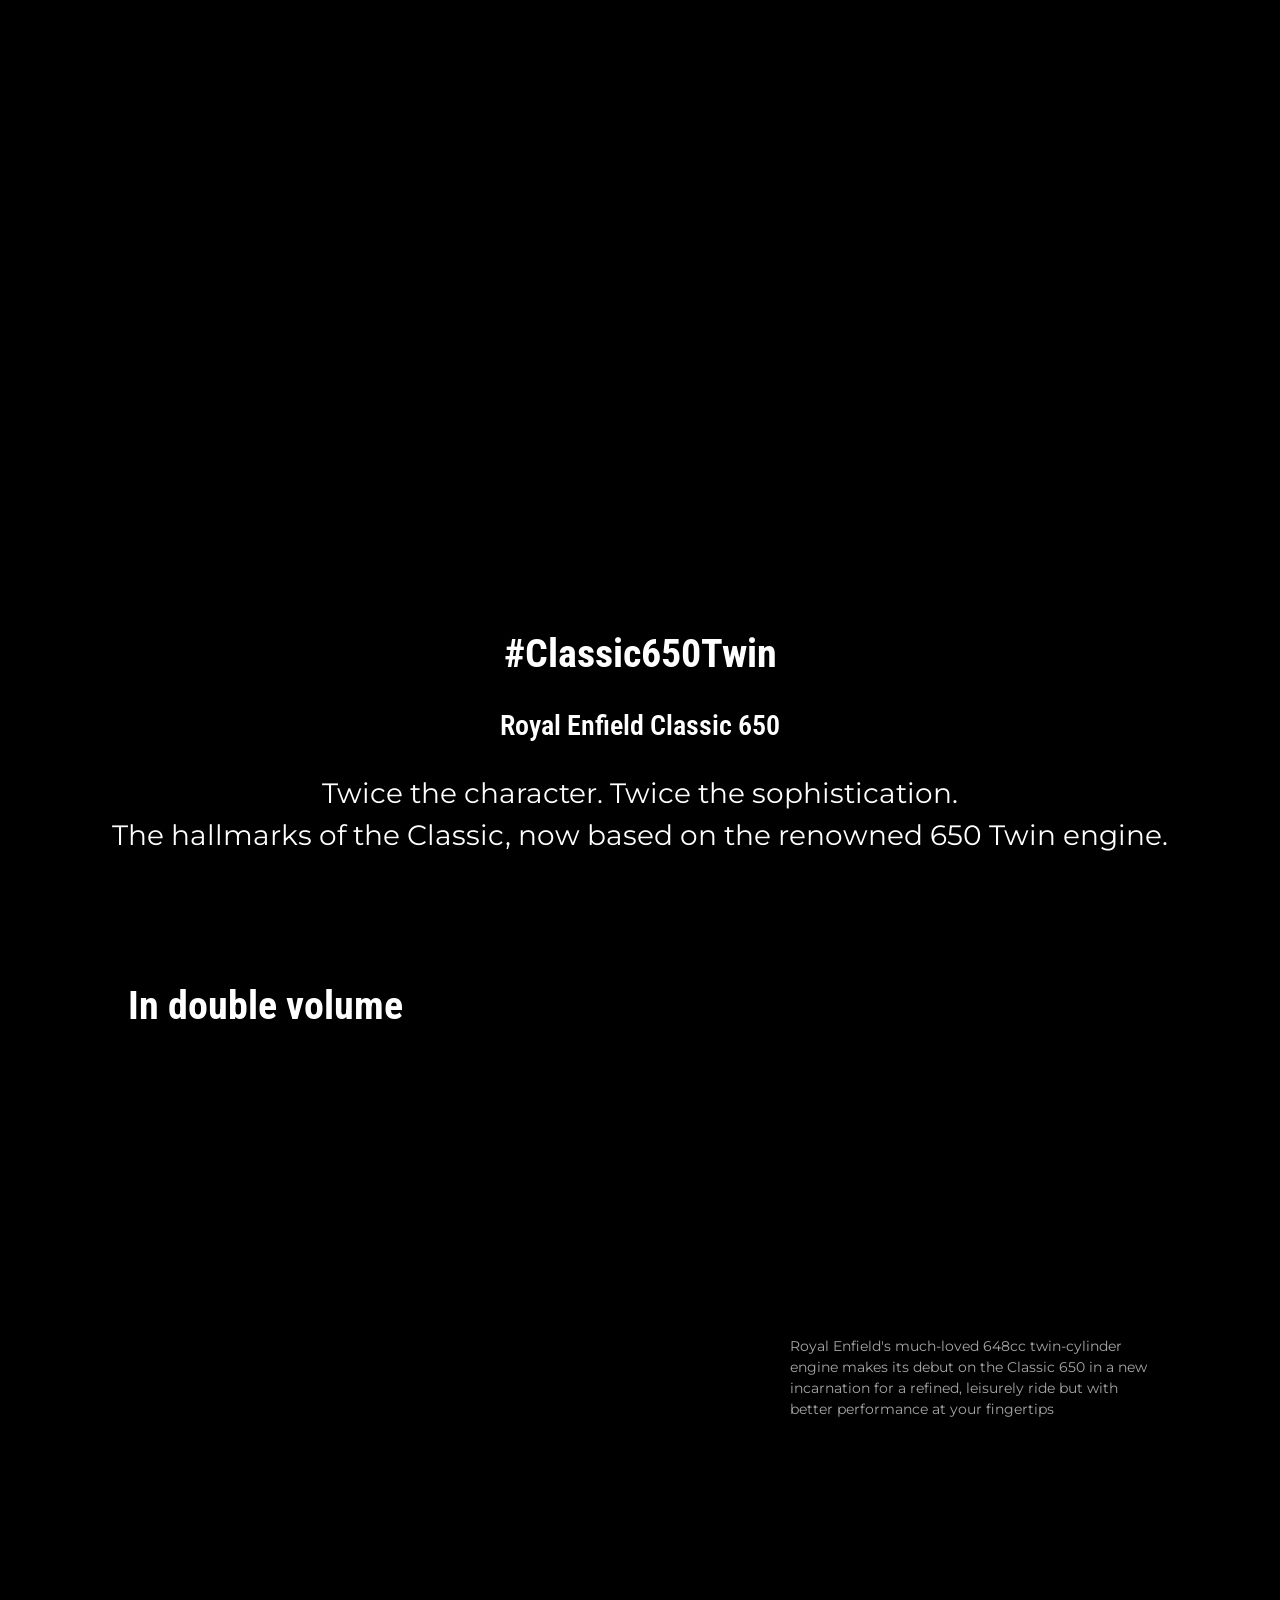
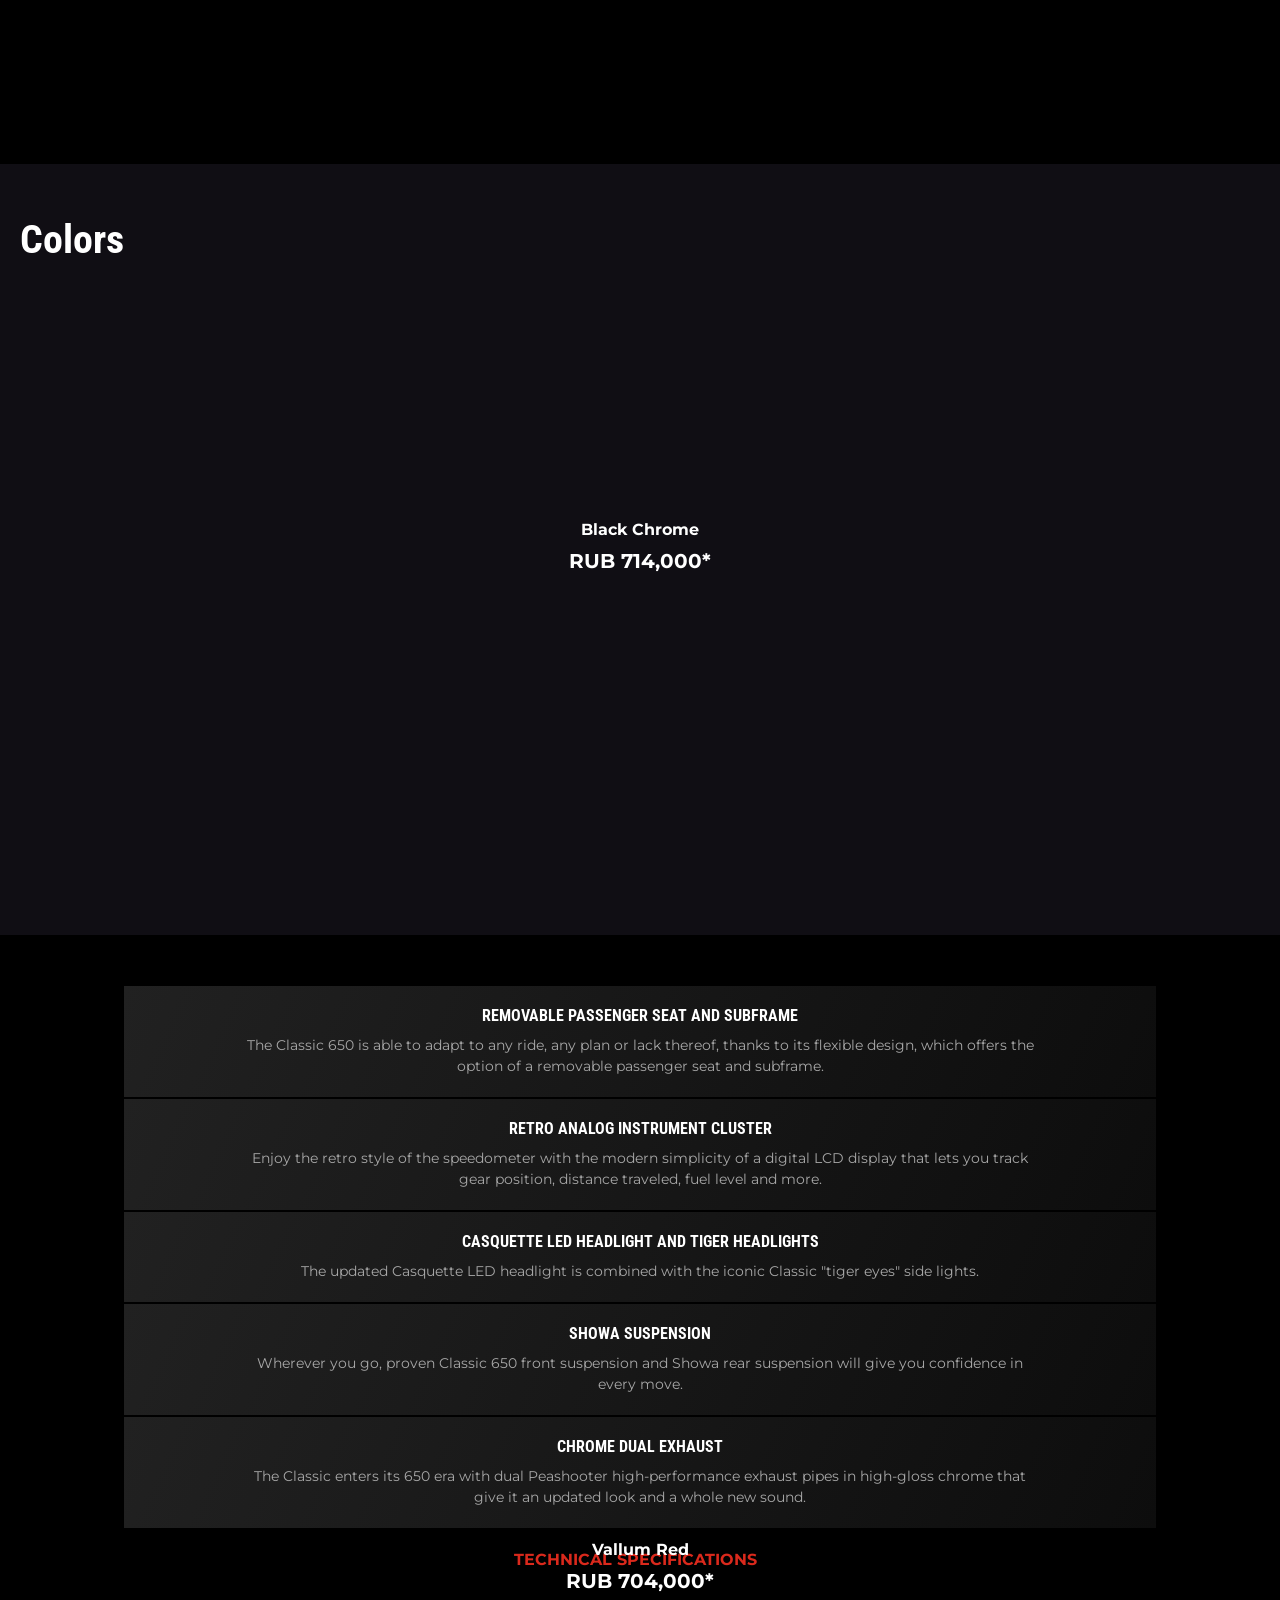
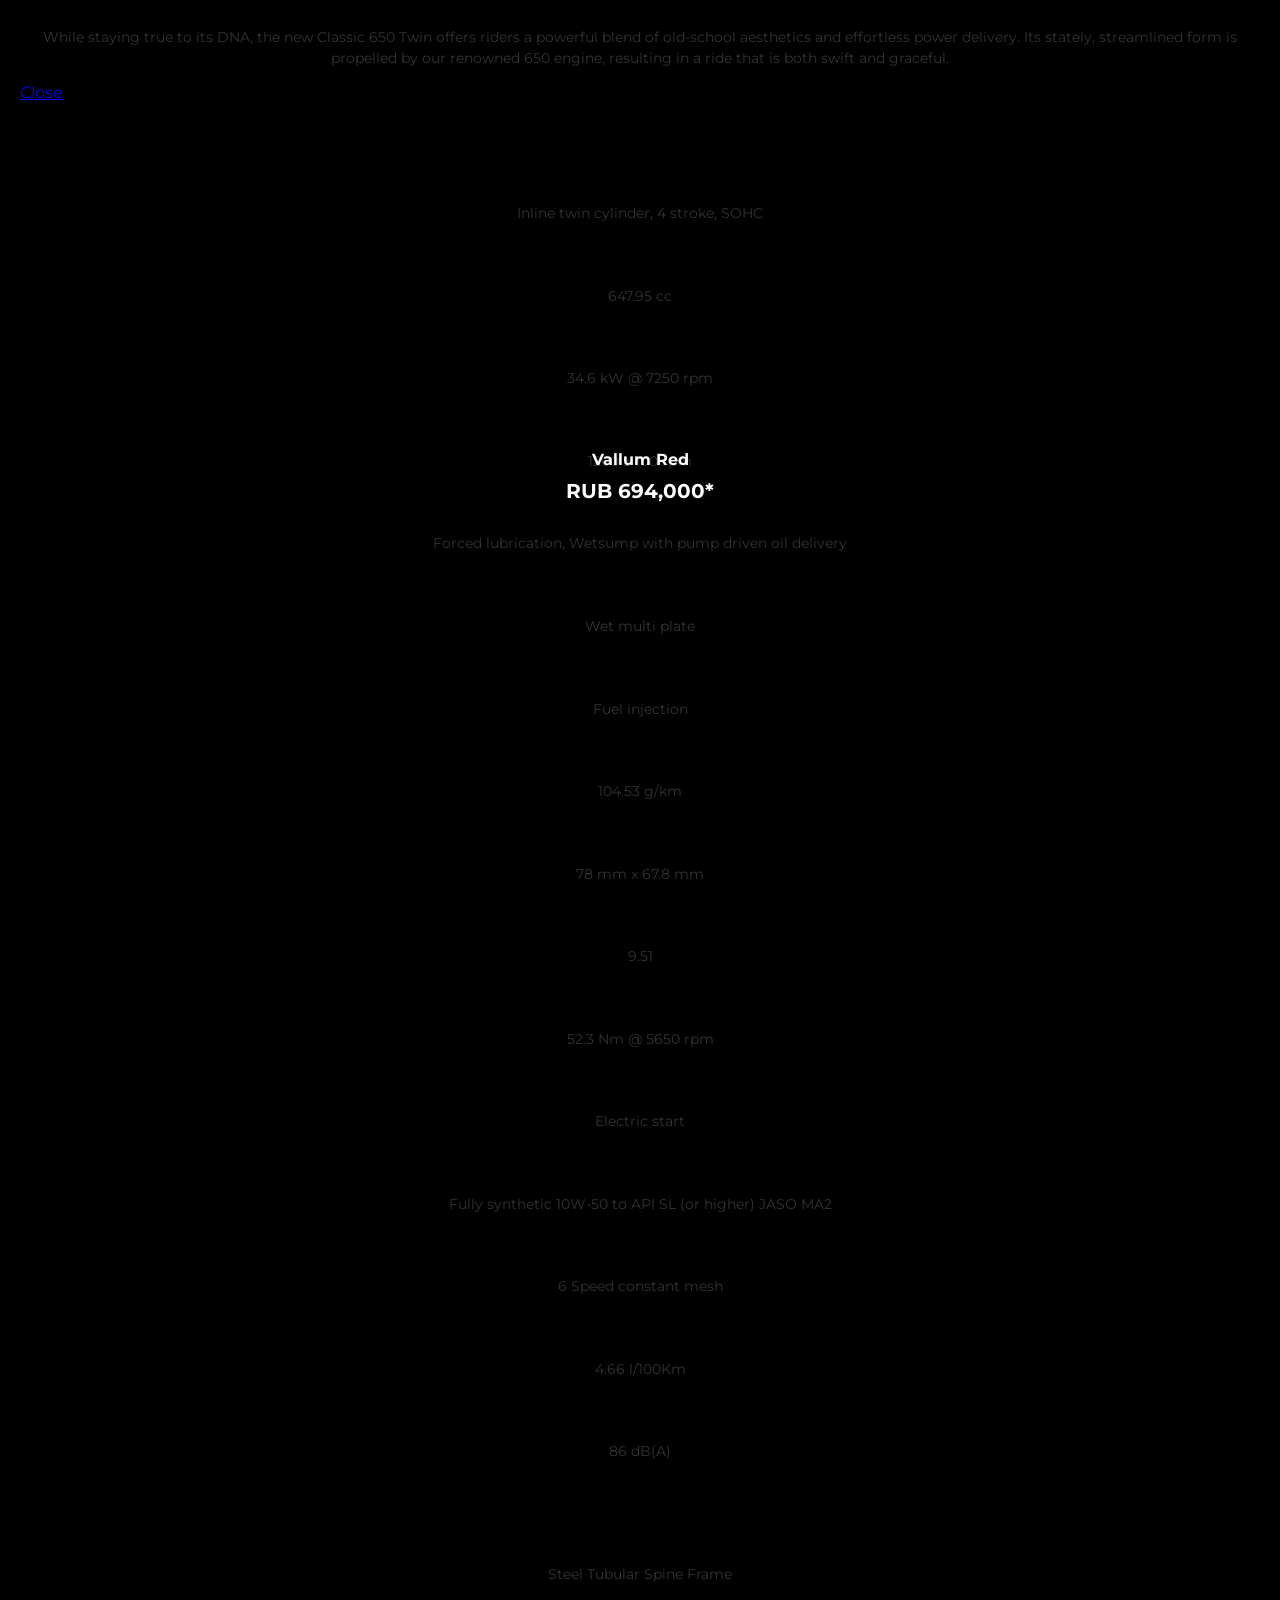
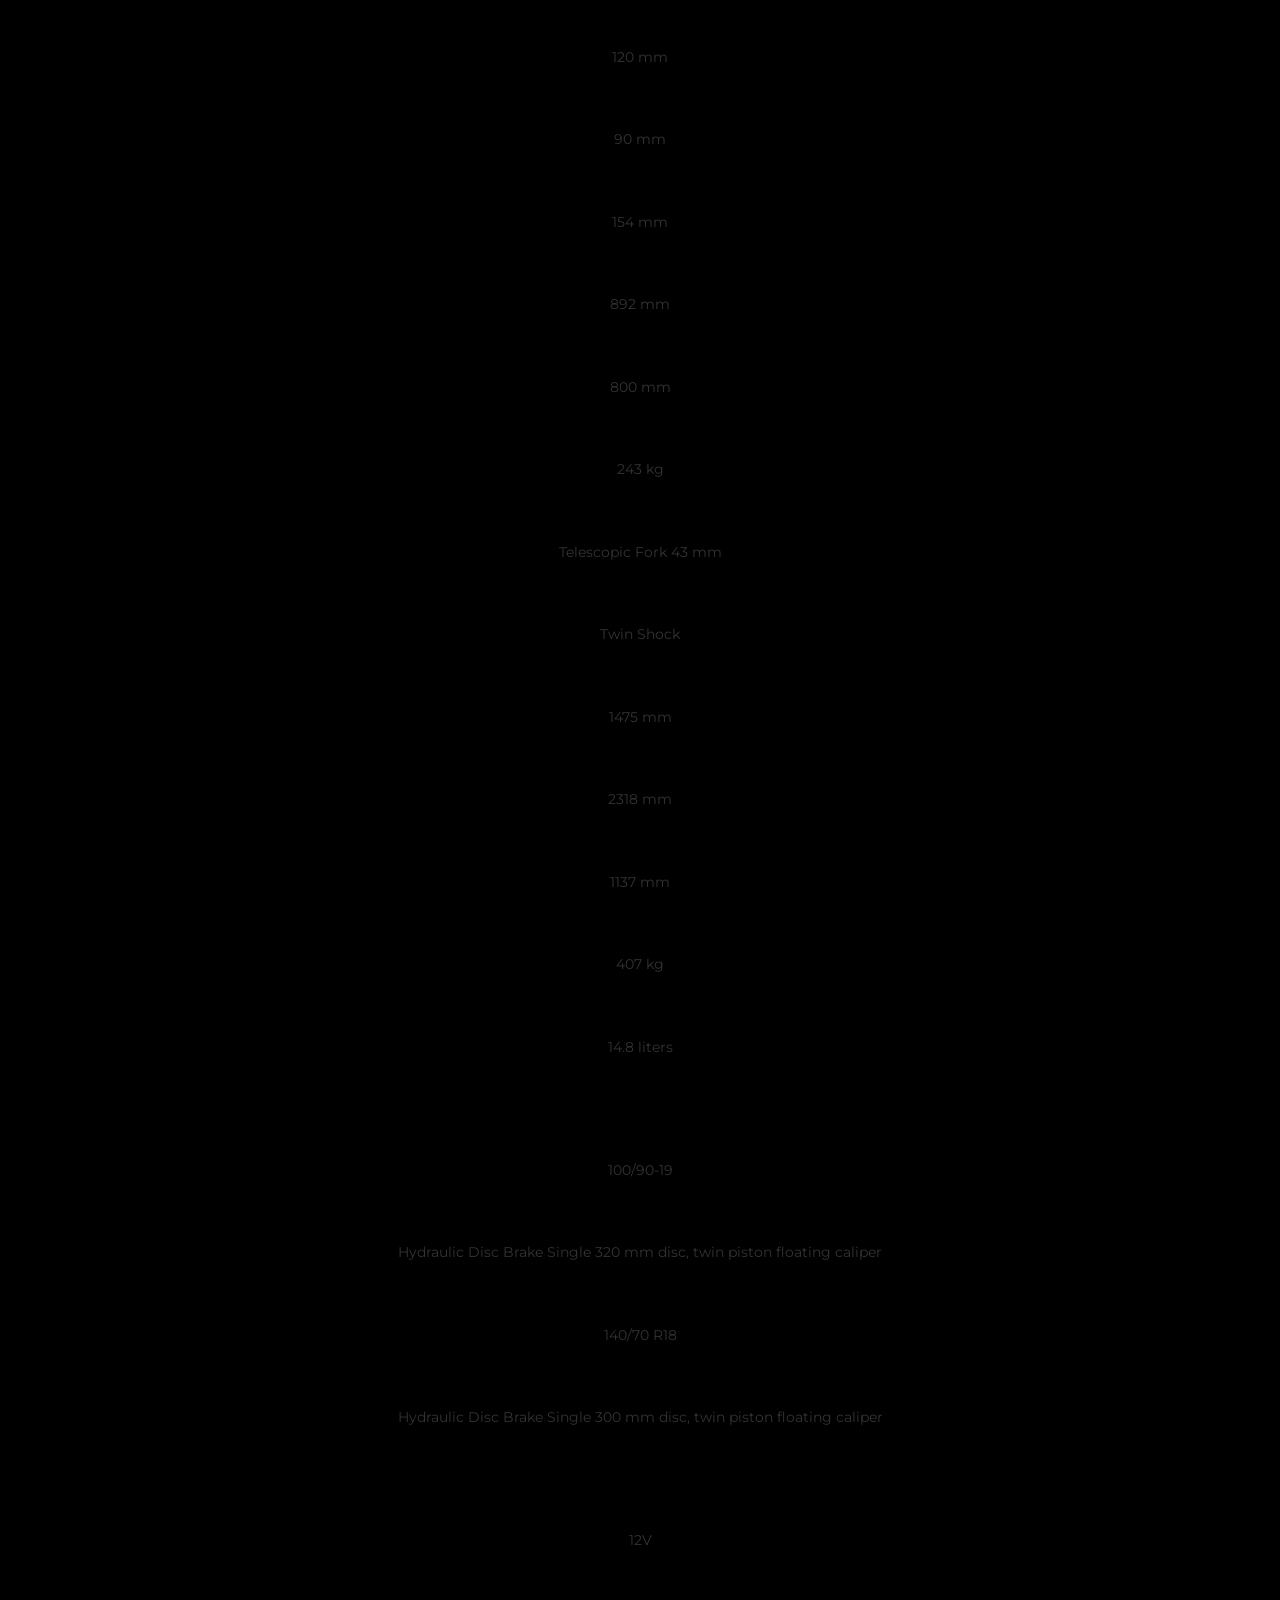
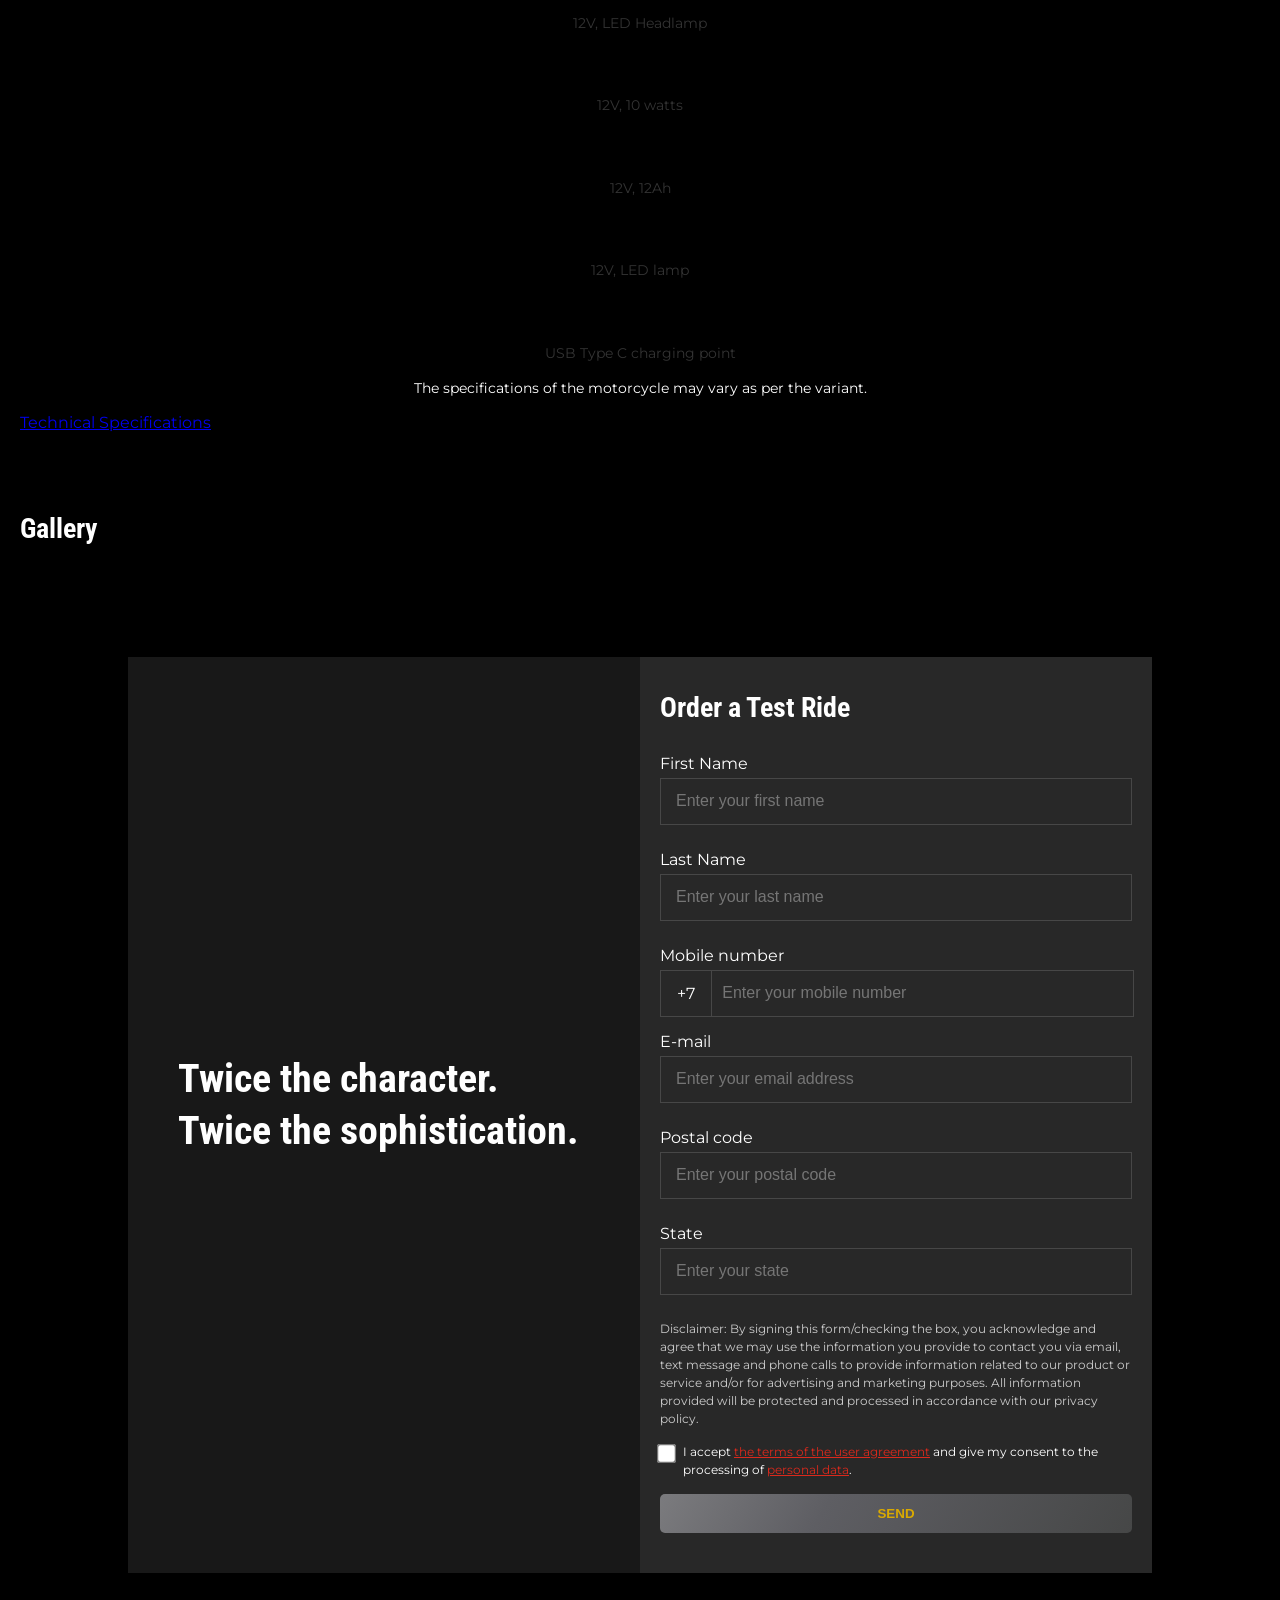
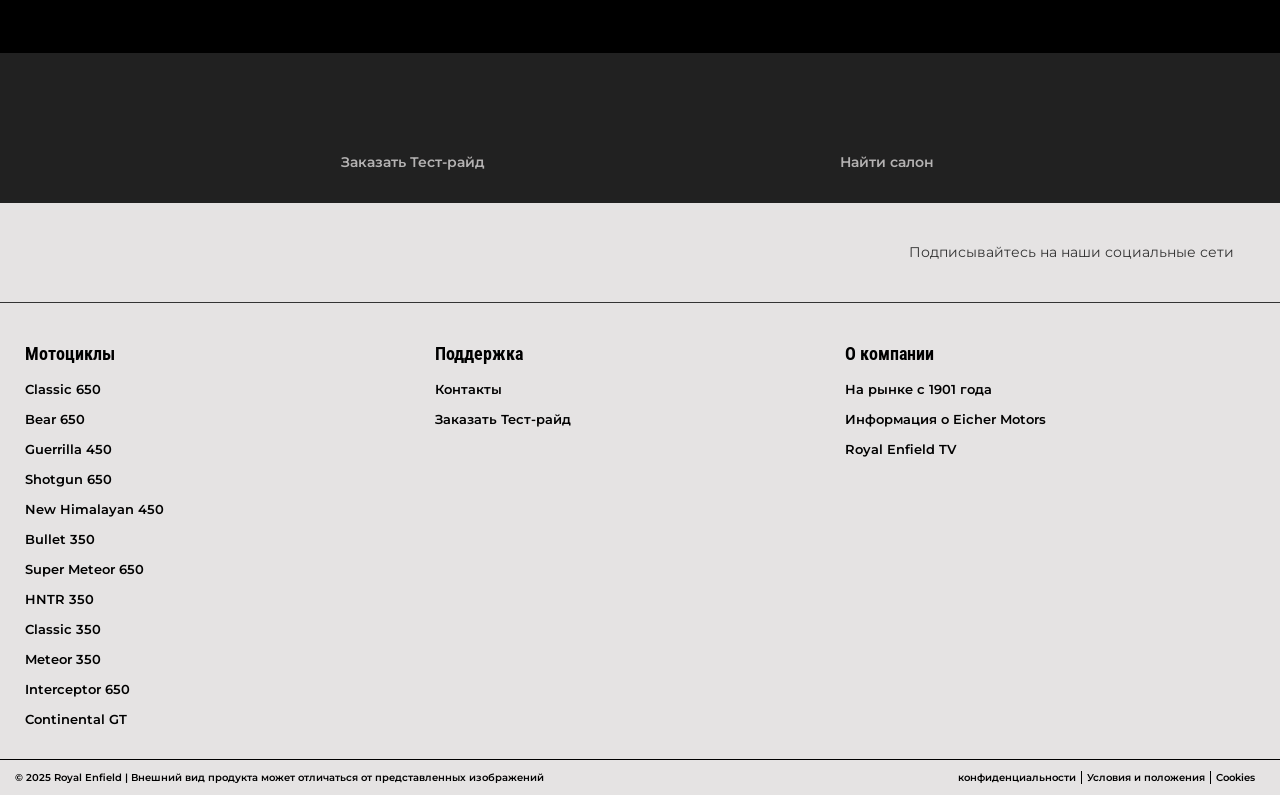
==== commit 5b8a3665: "FIX: some issues" ====
--- a/index.html
+++ b/index.html
@@ -271,9 +271,12 @@
 
       .amp-slider .amp-carousel-button {
         top: 0%;
+        width: 34px;
+        height: 34px;
+        border-radius: 100px;
+        margin: 0;
+        background-color: #3c3c3c;
         border: 1px solid #575757;
-        width: 32px;
-        height: 32px;
       }
 
       .amp-slider .amp-carousel-button:focus {
@@ -1075,6 +1078,18 @@
         padding: 50px 10%;
       }
 
+      .colors-section .amp-carousel-button {
+        border-radius: 100px;
+        margin: 0;
+        background-color: #3c3c3c;
+        border: 1px solid #575757;
+        margin-top: -10px;
+      }
+
+      .colors-section .amp-carousel-button:focus {
+        outline: none;
+      }
+
       @media (min-width: 1024px) and (max-width: 1366px) {
         .colors-section {
           padding: 50px 20px;
@@ -1247,6 +1262,13 @@
       .form-img-section {
         padding: 20px 50px;
         background-color: #181818;
+        display: flex;
+        align-items: center;
+        justify-content: center;
+      }
+
+      .form-img-section h2 {
+        margin-bottom: 20px;
       }
 
       .form-title {
@@ -1441,7 +1463,7 @@
         </a>
       </header>
 
-      <div class="banner-wrapper">
+      <section class="banner-wrapper">
         <div class="banner-image-mobile">
           <amp-img
             src="images/banner.avif"
@@ -1449,6 +1471,7 @@
             height="695"
             layout="fill"
             class="banner-image"
+            alt="mobile banner Image"
           ></amp-img>
         </div>
         <div class="banner-image-desktop">
@@ -1458,6 +1481,7 @@
             height="695"
             layout="fill"
             class="banner-image"
+            alt="desktop banner Image"
           ></amp-img>
         </div>
 
@@ -1471,9 +1495,9 @@
             engine.
           </p>
         </div>
-      </div>
-
-      <div class="amp-engine">
+      </section>
+
+      <section class="amp-engine">
         <h2>In double volume</h2>
 
         <div class="engine-image">
@@ -1492,9 +1516,9 @@
             leisurely ride but with better performance at your fingertips
           </p>
         </div>
-      </div>
-
-      <div class="colors-section">
+      </section>
+
+      <section class="colors-section">
         <h2>Colors</h2>
 
         <div class="color-carousel-mobile">
@@ -1779,10 +1803,10 @@
             </button>
           </amp-carousel>
         </div>
-      </div>
+      </section>
 
       <!-- AMP Carousel -->
-      <div class="amp-slider">
+      <section class="amp-slider">
         <amp-carousel
           width="600"
           height="600"
@@ -2226,9 +2250,9 @@
             </div>
           </div>
         </amp-lightbox>
-      </div>
-
-      <div class="gallery-main">
+      </section>
+
+      <section class="gallery-main">
         <h3 class="gallery-title">Gallery</h3>
 
         <!-- First full-width image -->
@@ -2276,22 +2300,25 @@
             class="grid-image"
           ></amp-img>
         </div>
-      </div>
-
-      <div class="form-section">
+      </section>
+
+      <section class="form-section">
         <div class="form-img-section">
-          <h2>Twice the character. Twice the sophistication.</h2>
-          <amp-img
-            src="images/book-a-test-ride-motorcycle.webp"
-            width="360"
-            height="282"
-            layout="responsive"
-            alt="bike"
-          ></amp-img>
+          <div>
+            <h2>Twice the character. Twice the sophistication.</h2>
+            <amp-img
+              src="images/book-a-test-ride-motorcycle.webp"
+              width="360"
+              height="282"
+              layout="responsive"
+              alt="bike"
+            ></amp-img>
+          </div>
         </div>
 
         <form method="post" action-xhr="/submit-form" target="_top">
           <h3 class="form-title">Order a Test Ride</h3>
+
           <div class="form-item">
             <label for="name">First Name</label>
             <input
@@ -2301,8 +2328,8 @@
               placeholder="Enter your first name"
               required
             />
-            <!-- <span class="error">Please enter a name.</span> -->
           </div>
+
           <div class="form-item">
             <label for="surname">Last Name</label>
             <input
@@ -2313,19 +2340,22 @@
               required
             />
           </div>
+
           <div class="form-item">
             <label for="phone">Mobile number</label>
             <div class="group-input">
-              <span>+7</span>
+              <span aria-hidden="true">+7</span>
               <input
                 type="tel"
                 id="phone"
                 name="phone"
                 placeholder="Enter your mobile number"
                 required
+                aria-label="Mobile number starting with country code +7"
               />
             </div>
           </div>
+
           <div class="form-item">
             <label for="email">E-mail</label>
             <input
@@ -2336,6 +2366,7 @@
               required
             />
           </div>
+
           <div class="form-item">
             <label for="postal">Postal code</label>
             <input
@@ -2346,6 +2377,7 @@
               required
             />
           </div>
+
           <div class="form-item">
             <label for="state">State</label>
             <input
@@ -2356,9 +2388,19 @@
               required
             />
           </div>
+
+          <div class="disclaimer">
+            Disclaimer: By signing this form/checking the box, you acknowledge
+            and agree that we may use the information you provide to contact you
+            via email, text message and phone calls to provide information
+            related to our product or service and/or for advertising and
+            marketing purposes. All information provided will be protected and
+            processed in accordance with our privacy policy.
+          </div>
+
           <div class="checkbox">
-            <input type="checkbox" name="consent" required />
-            <label>
+            <input type="checkbox" id="consent" name="consent" required />
+            <label for="consent">
               I accept
               <a
                 href="https://www.royalenfield.com/ru/ru/legal/terms-and-conditions/"
@@ -2373,20 +2415,22 @@
               >.
             </label>
           </div>
-          <div class="disclaimer">
-            Disclaimer: By signing this form/checking the box, you acknowledge
-            and agree that we may use the information you provide to contact you
-            via email, text message and phone calls to provide information
-            related to our product or service and/or for advertising and
-            marketing purposes. All information provided will be protected and
-            processed in accordance with our privacy policy.
-          </div>
-          <button class="submit-btn" type="submit">SEND</button>
+
+          <button
+            class="submit-btn"
+            type="submit"
+            aria-label="Submit form to order a test ride"
+          >
+            SEND
+          </button>
         </form>
-      </div>
-
-      <div class="secondary-footer">
-        <a href="https://www.royalenfield.com/ru/ru/forms/book-test-ride/">
+      </section>
+
+      <section class="secondary-footer">
+        <a
+          href="https://www.royalenfield.com/ru/ru/forms/book-test-ride/"
+          aria-label="Book a test ride with Royal Enfield"
+        >
           <span class="secondary-footer-icon">
             <amp-img
               src="images/bike.png"
@@ -2417,7 +2461,10 @@
             ></amp-img>
           </span>
         </a>
-        <a href="https://www.royalenfield.com/ru/ru/locate-us/dealers/">
+        <a
+          href="https://www.royalenfield.com/ru/ru/locate-us/dealers/"
+          aria-label="Find a Royal Enfield dealership"
+        >
           <span class="secondary-footer-icon">
             <amp-img
               src="images/map.png"
@@ -2447,13 +2494,17 @@
             ></amp-img>
           </span>
         </a>
-      </div>
+      </section>
 
       <footer>
         <div class="social">
           <p>Подписывайтесь на наши социальные сети</p>
           <div class="social-icons">
-            <a href="https://www.facebook.com/RoyalEnfield/" target="_blank">
+            <a
+              href="https://www.facebook.com/RoyalEnfield/"
+              target="_blank"
+              aria-label="Visit Royal Enfield on Facebook"
+            >
               <amp-img
                 src="images/vk-black.webp"
                 width="40"
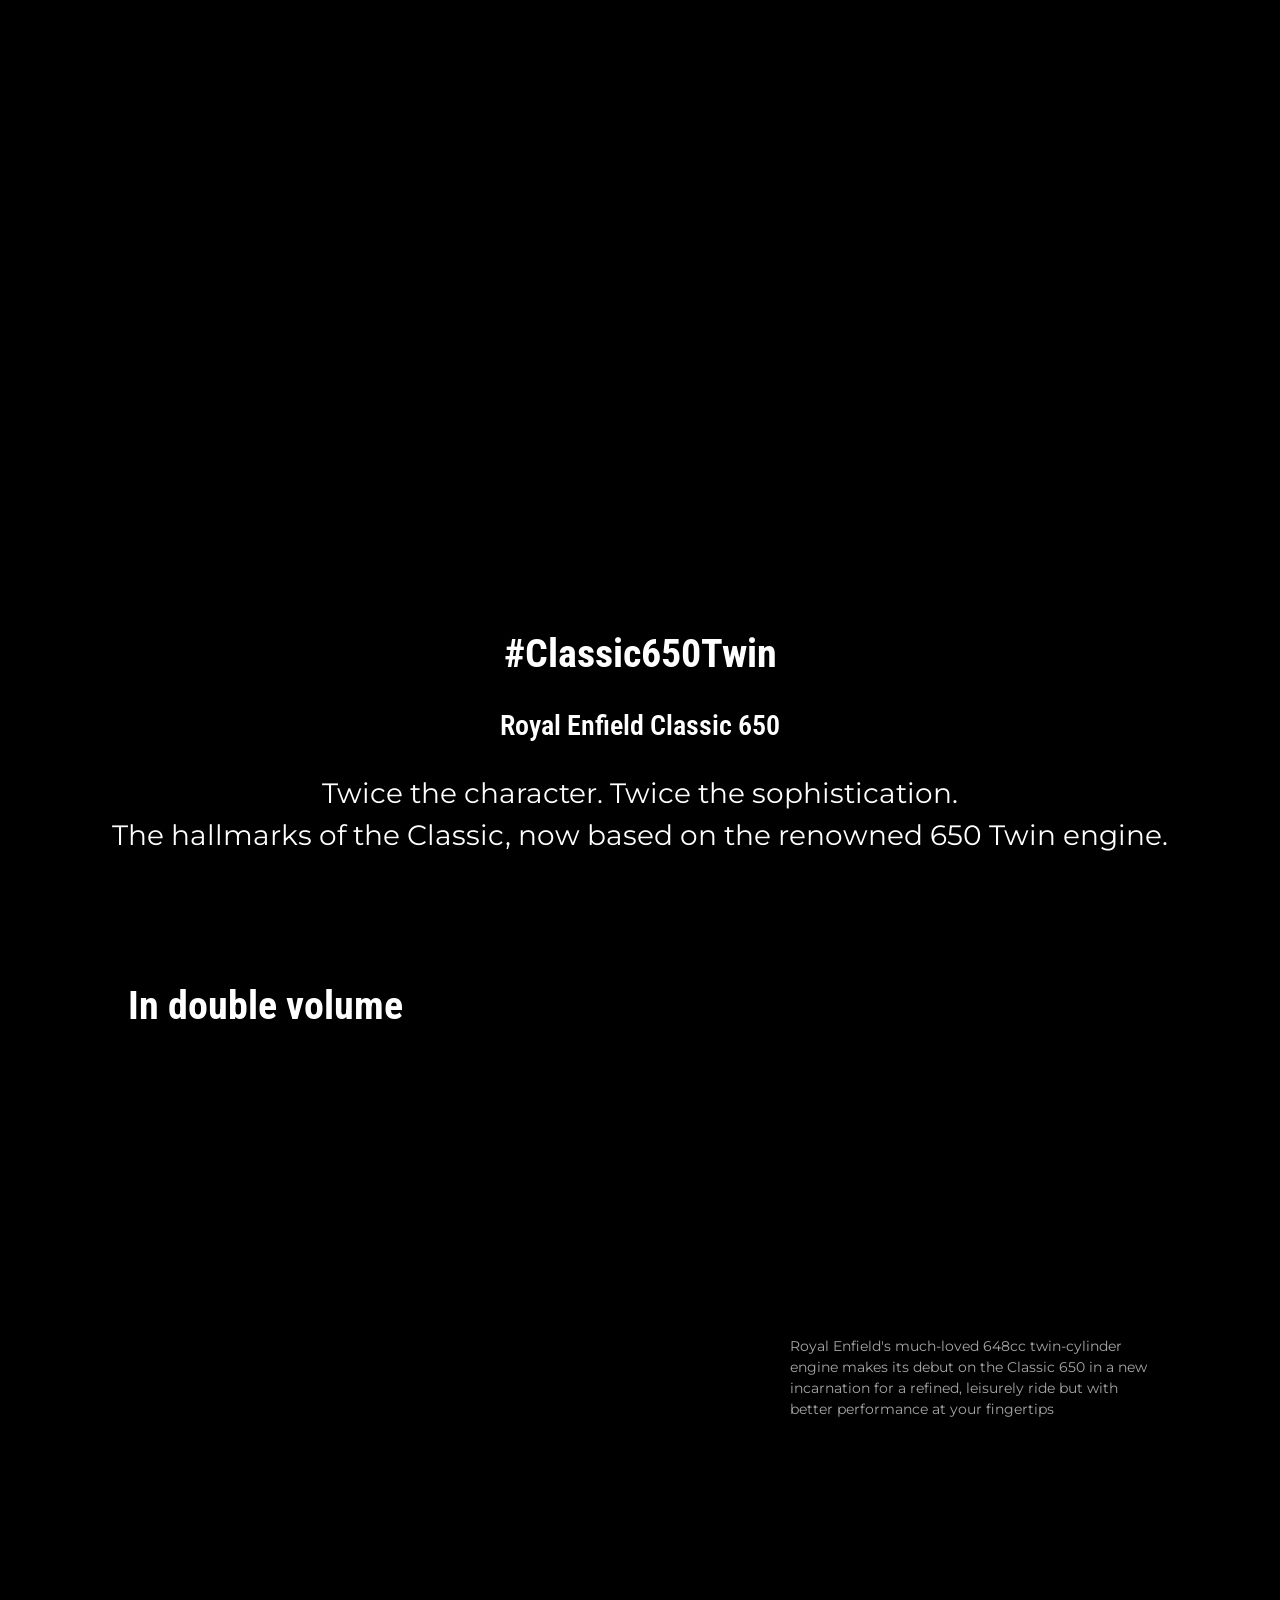
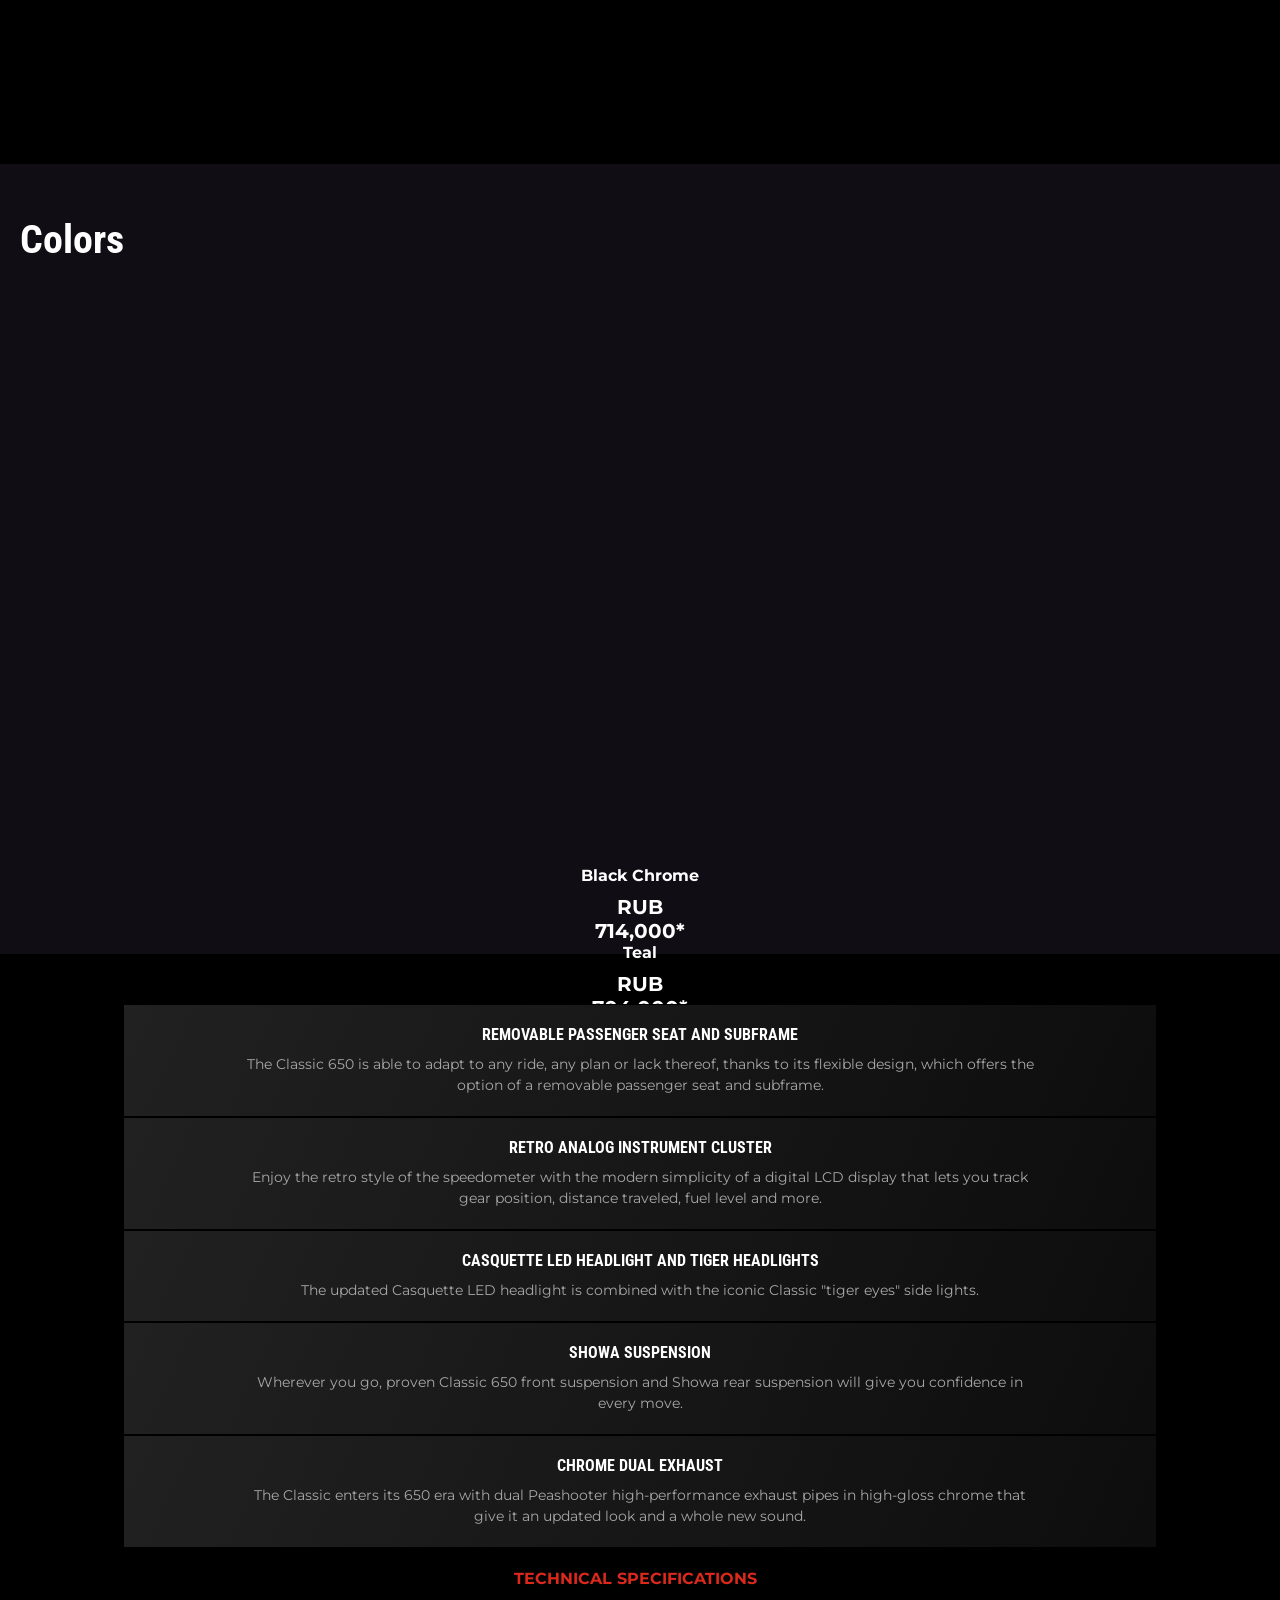
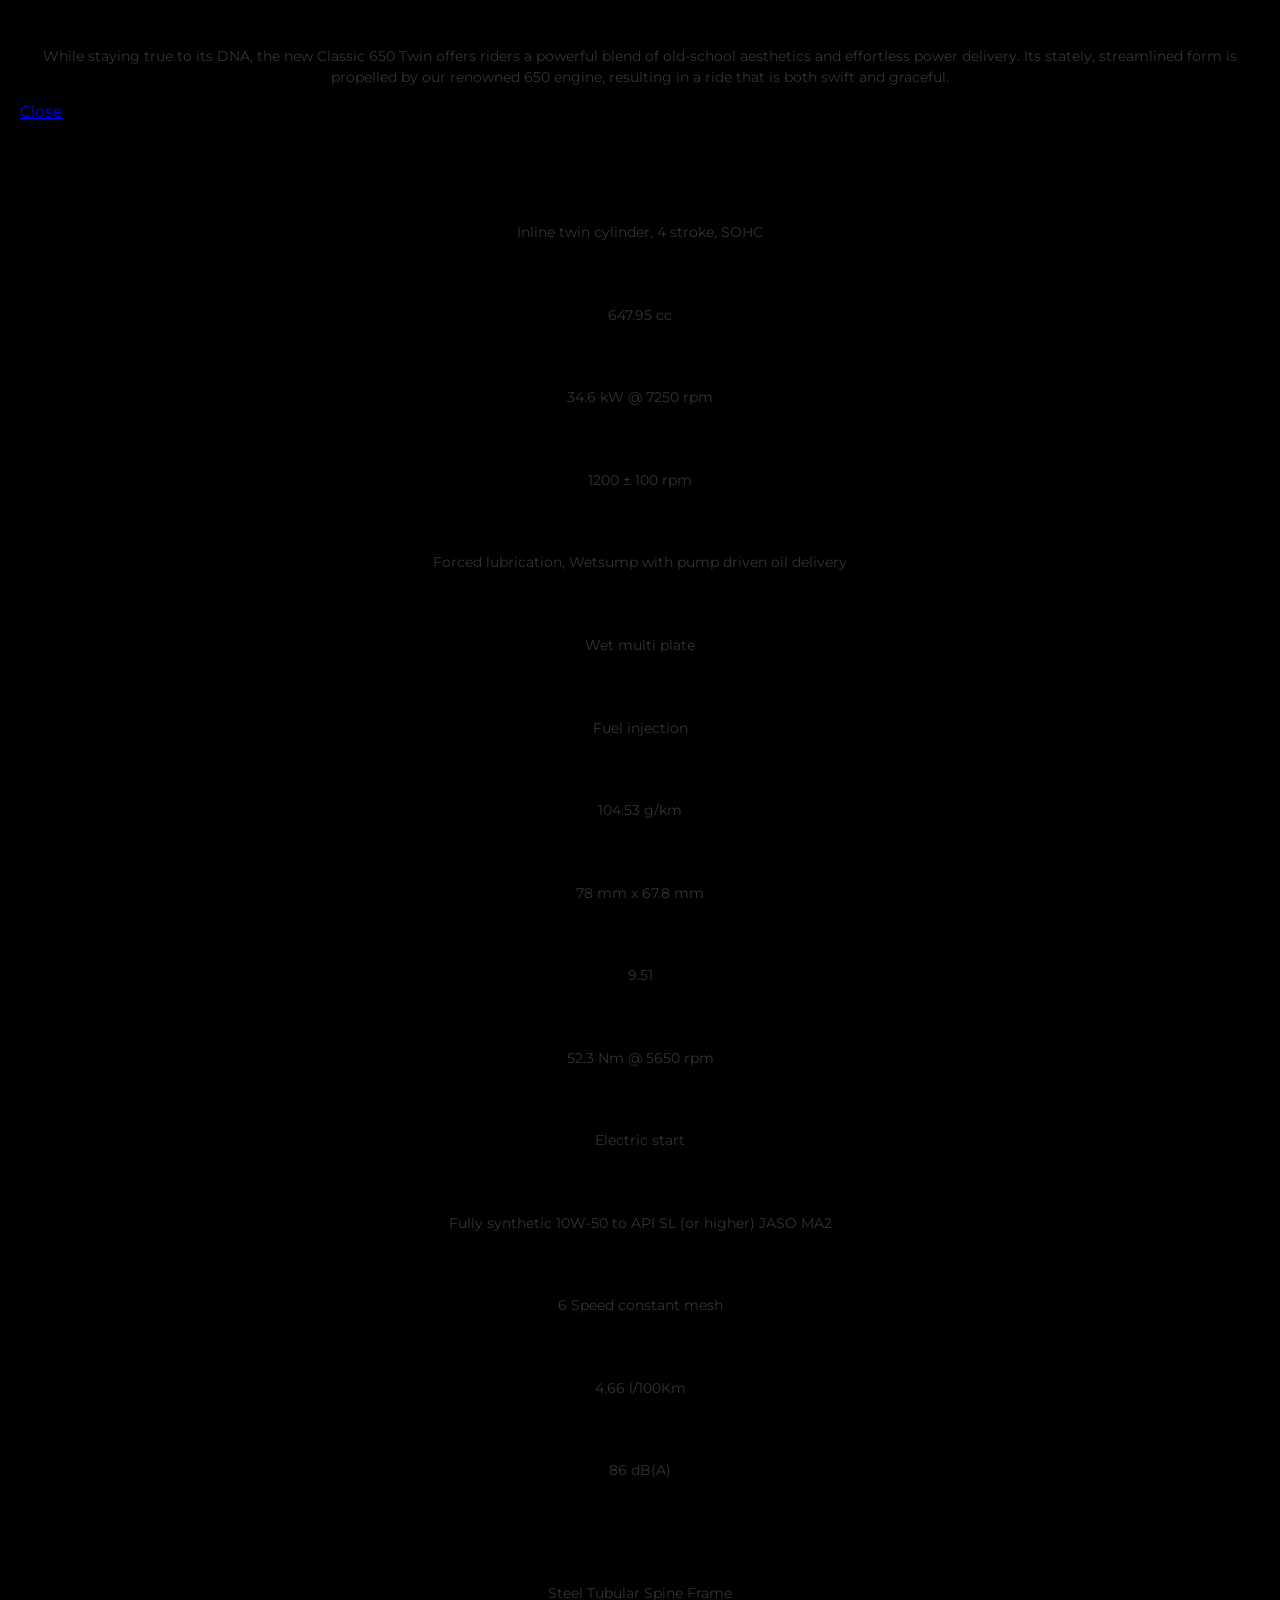
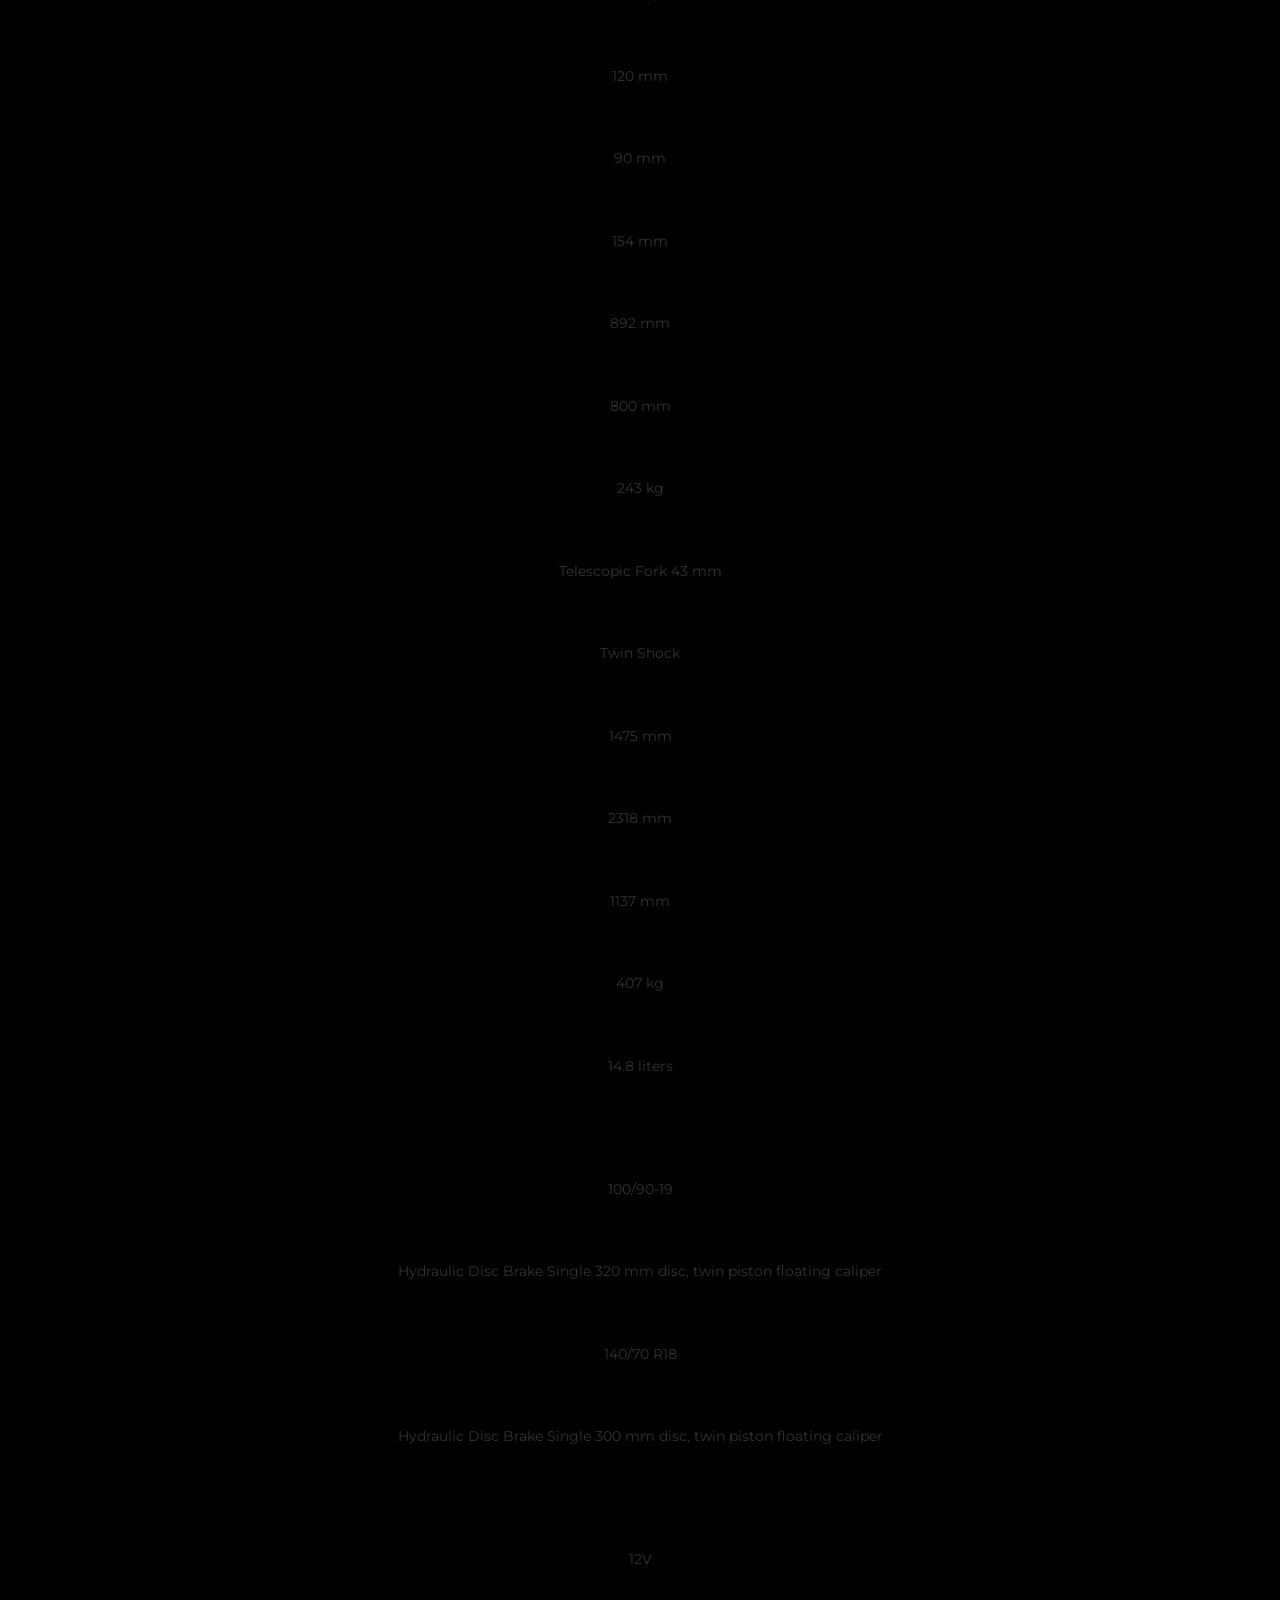
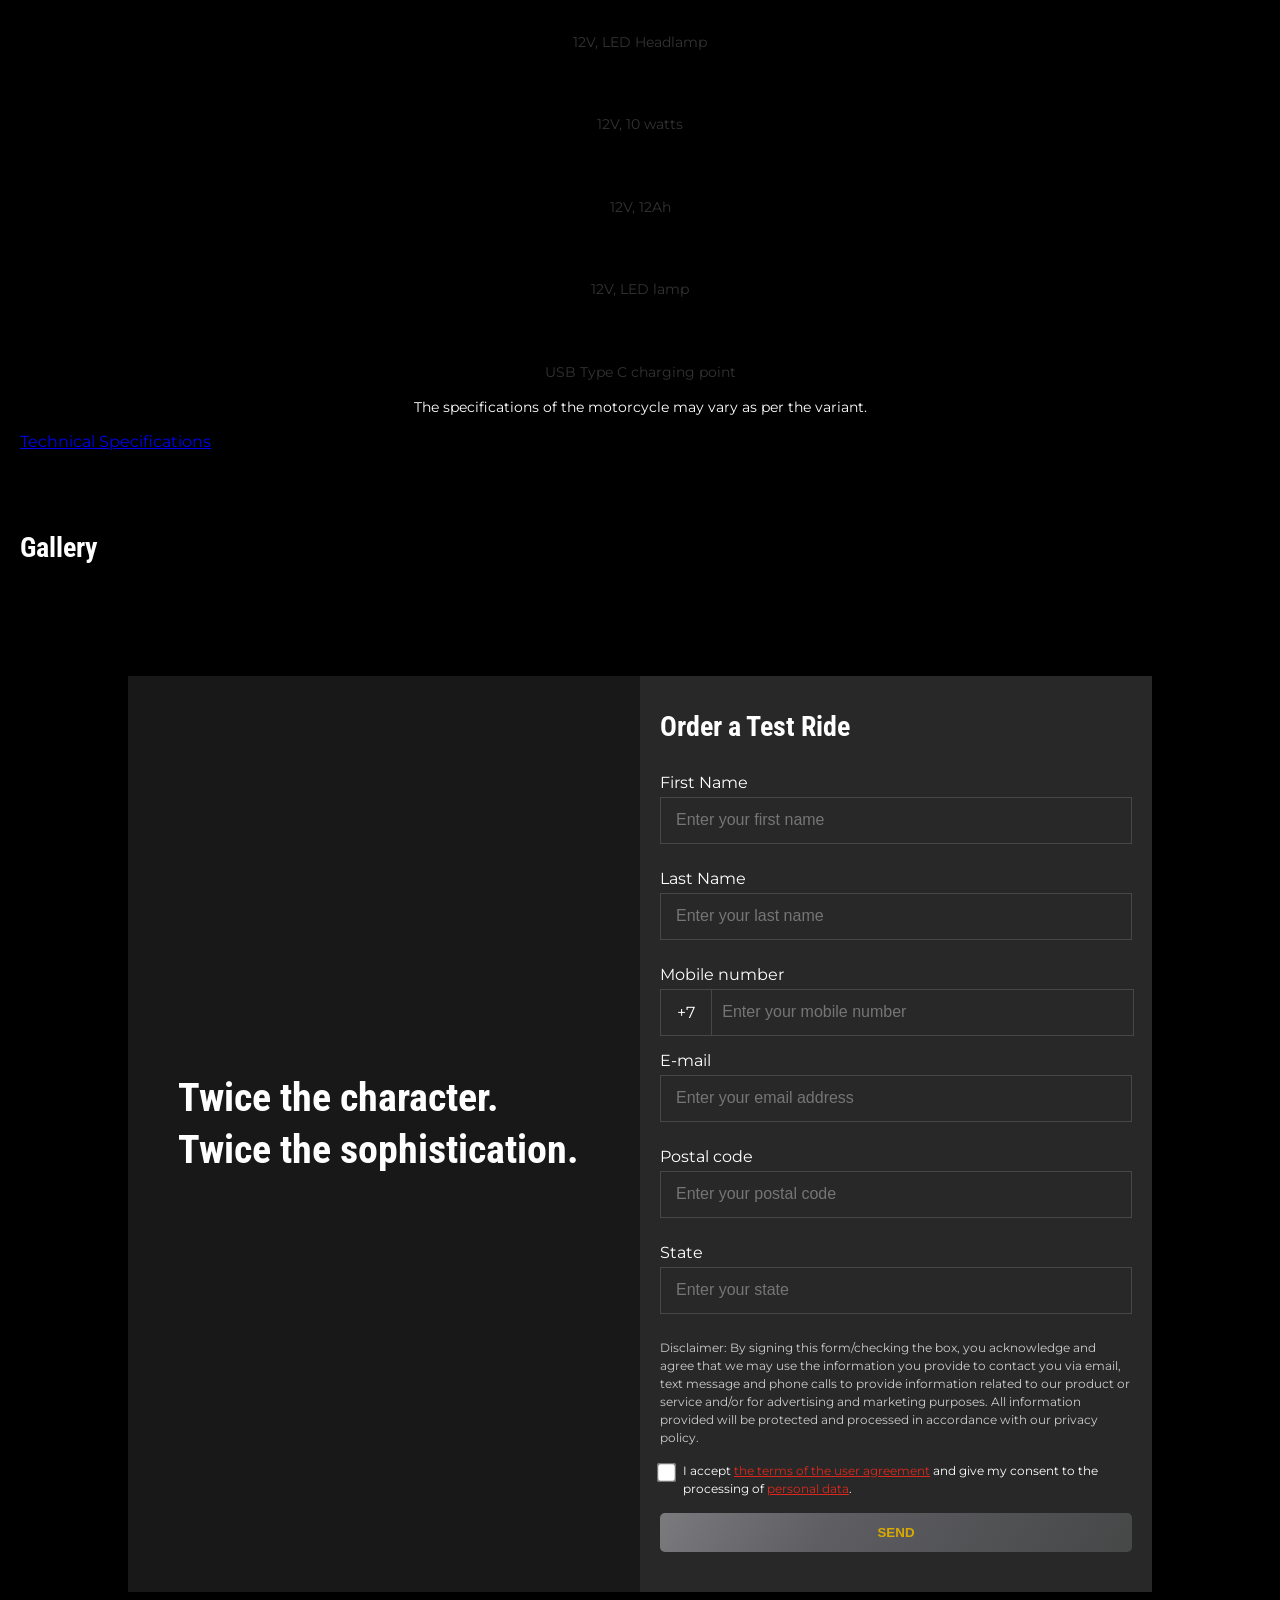
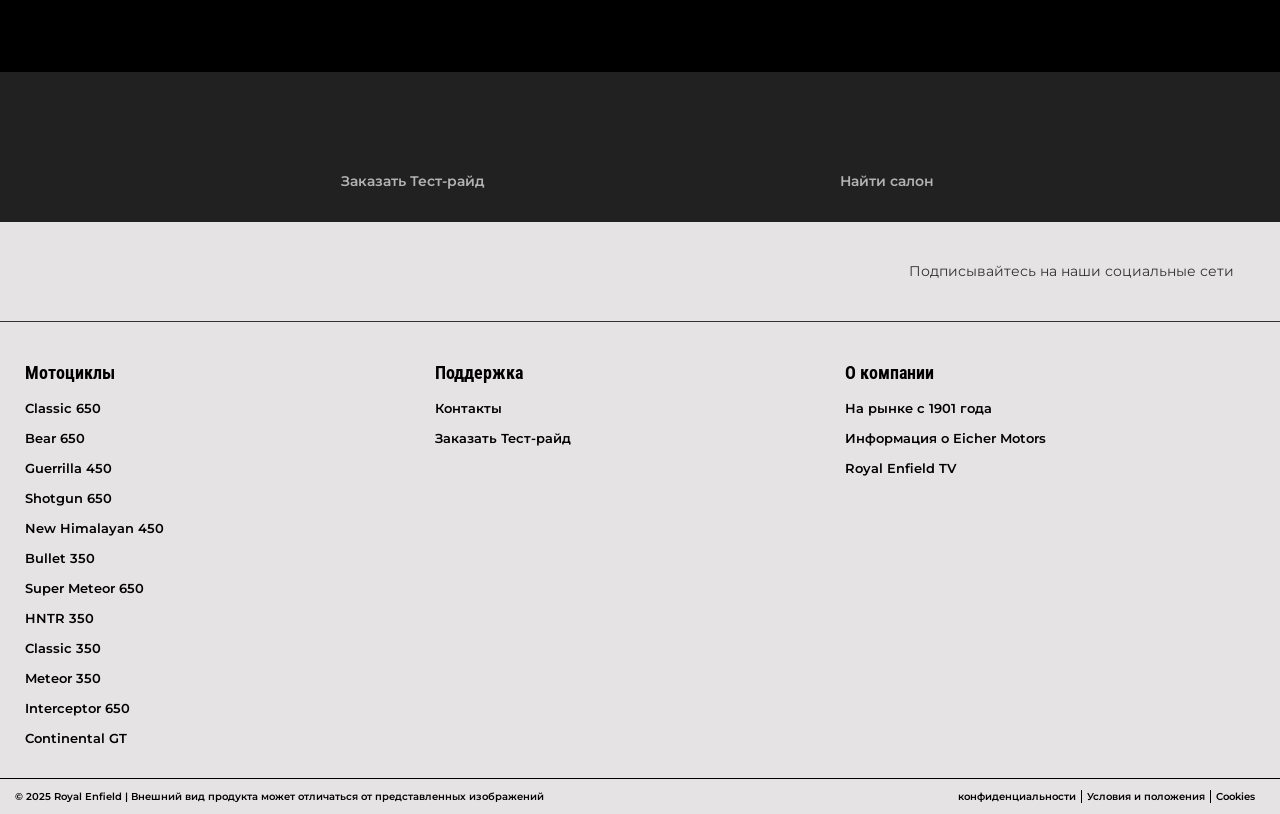
==== commit f82f6b9f: "FIX: slider" ====
--- a/index.html
+++ b/index.html
@@ -918,12 +918,12 @@
       .color-carousel-desktop {
         display: flex;
         justify-content: space-between;
+        align-items: center;
         position: relative;
         width: 100%;
       }
 
       .color-carousel-desktop .slide-content {
-        height: 85%;
       }
 
       .carousel-desktop-slide {
@@ -932,7 +932,8 @@
       }
 
       .carousel-desktop-thumb {
-        width: 74%;
+        width: 39vw;
+        margin-top: -20vh;
       }
 
       .carousel-desktop-thumb [horizontal="true"] {
@@ -990,7 +991,7 @@
       }
 
       .model-name {
-        margin-top: 50px;
+        margin-top: 0px;
         font-size: 16px;
         font-weight: bold;
         color: #ffffff;
@@ -1083,7 +1084,7 @@
         margin: 0;
         background-color: #3c3c3c;
         border: 1px solid #575757;
-        margin-top: -10px;
+        /* margin-top: -10px; */
       }
 
       .colors-section .amp-carousel-button:focus {
@@ -1100,7 +1101,7 @@
         }
 
         .carousel-desktop-thumb [horizontal="true"] {
-          margin-top: -70%;
+          margin-top: 0%;
         }
         .carousel-desktop-thumb {
           width: 70%;
@@ -1445,6 +1446,20 @@
 
       .color-carousel-desktop [horizontal="true"]::-webkit-scrollbar {
         display: none;
+      }
+
+      .slider-controls {
+        position: relative;
+        display: flex;
+        justify-content: center;
+      }
+
+      .carousel-desktop-text {
+        position: absolute;
+        height: 80px;
+        padding: 0;
+        left: 0;
+        right: 0;
       }
     </style>
   </head>
@@ -1667,7 +1682,7 @@
           <amp-carousel
             id="bikeCarouselDesktop"
             width="600"
-            height="500"
+            height="400"
             layout="responsive"
             type="slides"
             class="carousel-desktop-slide no-controls"
@@ -1677,15 +1692,10 @@
               <amp-img
                 src="/images/black-chrome.png"
                 width="600"
-                height="500"
+                height="400"
                 layout="fixed"
                 alt="Black Chrome"
               ></amp-img>
-
-              <div class="text-head">
-                <div class="model-name">Black Chrome</div>
-                <div class="model-number">RUB 714,000*</div>
-              </div>
             </div>
 
             <!-- Slide 1 -->
@@ -1693,14 +1703,10 @@
               <amp-img
                 src="/images/teal-bullet.png"
                 width="600"
-                height="500"
+                height="400"
                 layout="fixed"
                 alt="Teal"
               ></amp-img>
-              <div class="text-head">
-                <div class="model-name">Teal</div>
-                <div class="model-number">RUB 704,000*</div>
-              </div>
             </div>
 
             <!-- Slide 2 -->
@@ -1708,14 +1714,10 @@
               <amp-img
                 src="/images/vallum-red-bullet.png"
                 width="600"
-                height="500"
+                height="400"
                 layout="fixed"
                 alt="Vallum Red"
               ></amp-img>
-              <div class="text-head">
-                <div class="model-name">Vallum Red</div>
-                <div class="model-number">RUB 704,000*</div>
-              </div>
             </div>
 
             <!-- Slide 3 -->
@@ -1723,85 +1725,116 @@
               <amp-img
                 src="/images/brunting-thorpe-blue.png"
                 width="600"
-                height="500"
+                height="400"
                 layout="fixed"
                 alt="Vallum Red"
               ></amp-img>
+            </div>
+          </amp-carousel>
+
+          <div class="slider-controls">
+            <amp-carousel
+              id="bikeCarouselContent"
+              width="600"
+              layout="fixed"
+              type="slides"
+              class="carousel-desktop-text no-controls"
+            >
+              <!-- Slide 0 -->
+              <div class="text-head">
+                <div class="model-name">Black Chrome</div>
+                <div class="model-number">RUB 714,000*</div>
+              </div>
+
+              <!-- Slide 1 -->
+              <div class="text-head">
+                <div class="model-name">Teal</div>
+                <div class="model-number">RUB 704,000*</div>
+              </div>
+
+              <!-- Slide 2 -->
+              <div class="text-head">
+                <div class="model-name">Vallum Red</div>
+                <div class="model-number">RUB 704,000*</div>
+              </div>
+
+              <!-- Slide 3 -->
               <div class="text-head">
                 <div class="model-name">Vallum Red</div>
                 <div class="model-number">RUB 694,000*</div>
               </div>
-            </div>
-          </amp-carousel>
-
-          <amp-carousel
-            class="carousel-desktop-thumb"
-            width="130"
-            height="90"
-            layout="responsive"
-            type="carousel"
-            controls
-          >
-            <button
-              on="tap:bikeCarouselDesktop.goToSlide(index=0)"
-              class="thumb-button"
+            </amp-carousel>
+
+            <!-- Controls -->
+            <amp-carousel
+              class="carousel-desktop-thumb"
+              width="130"
+              height="90"
+              layout="responsive"
+              type="carousel"
+              controls
             >
-              <div class="thumb-image">
-                <amp-img
-                  src="/images/black-crome-tank.png"
-                  width="130"
-                  height="90"
-                  layout="fixed"
-                  alt="Black Tank"
-                ></amp-img>
-              </div>
-            </button>
-
-            <button
-              on="tap:bikeCarouselDesktop.goToSlide(index=1)"
-              class="thumb-button"
-            >
-              <div class="thumb-image">
-                <amp-img
-                  src="/images/teal-tang.png"
-                  width="130"
-                  height="90"
-                  layout="fixed"
-                  alt="Teal Tank"
-                ></amp-img>
-              </div>
-            </button>
-
-            <button
-              on="tap:bikeCarouselDesktop.goToSlide(index=2)"
-              class="thumb-button"
-            >
-              <div class="thumb-image">
-                <amp-img
-                  src="/images/vallum-red-tank.png"
-                  width="130"
-                  height="90"
-                  layout="fixed"
-                  alt="Red Tank"
-                ></amp-img>
-              </div>
-            </button>
-
-            <button
-              on="tap:bikeCarouselDesktop.goToSlide(index=3)"
-              class="thumb-button"
-            >
-              <div class="thumb-image">
-                <amp-img
-                  src="/images/bruntingthorpe-blue-tank.png"
-                  width="130"
-                  height="90"
-                  layout="fixed"
-                  alt="Blue Tank"
-                ></amp-img>
-              </div>
-            </button>
-          </amp-carousel>
+              <button
+                on="tap:bikeCarouselDesktop.goToSlide(index=0),bikeCarouselContent.goToSlide(index=0)"
+                class="thumb-button"
+              >
+                <div class="thumb-image">
+                  <amp-img
+                    src="/images/black-crome-tank.png"
+                    width="130"
+                    height="90"
+                    layout="fixed"
+                    alt="Black Tank"
+                  ></amp-img>
+                </div>
+              </button>
+
+              <button
+                on="tap:bikeCarouselDesktop.goToSlide(index=1),bikeCarouselContent.goToSlide(index=1)"
+                class="thumb-button"
+              >
+                <div class="thumb-image">
+                  <amp-img
+                    src="/images/teal-tang.png"
+                    width="130"
+                    height="90"
+                    layout="fixed"
+                    alt="Teal Tank"
+                  ></amp-img>
+                </div>
+              </button>
+
+              <button
+                on="tap:bikeCarouselDesktop.goToSlide(index=2),bikeCarouselContent.goToSlide(index=2)"
+                class="thumb-button"
+              >
+                <div class="thumb-image">
+                  <amp-img
+                    src="/images/vallum-red-tank.png"
+                    width="130"
+                    height="90"
+                    layout="fixed"
+                    alt="Red Tank"
+                  ></amp-img>
+                </div>
+              </button>
+
+              <button
+                on="tap:bikeCarouselDesktop.goToSlide(index=3),bikeCarouselContent.goToSlide(index=3)"
+                class="thumb-button"
+              >
+                <div class="thumb-image">
+                  <amp-img
+                    src="/images/bruntingthorpe-blue-tank.png"
+                    width="130"
+                    height="90"
+                    layout="fixed"
+                    alt="Blue Tank"
+                  ></amp-img>
+                </div>
+              </button>
+            </amp-carousel>
+          </div>
         </div>
       </section>
 
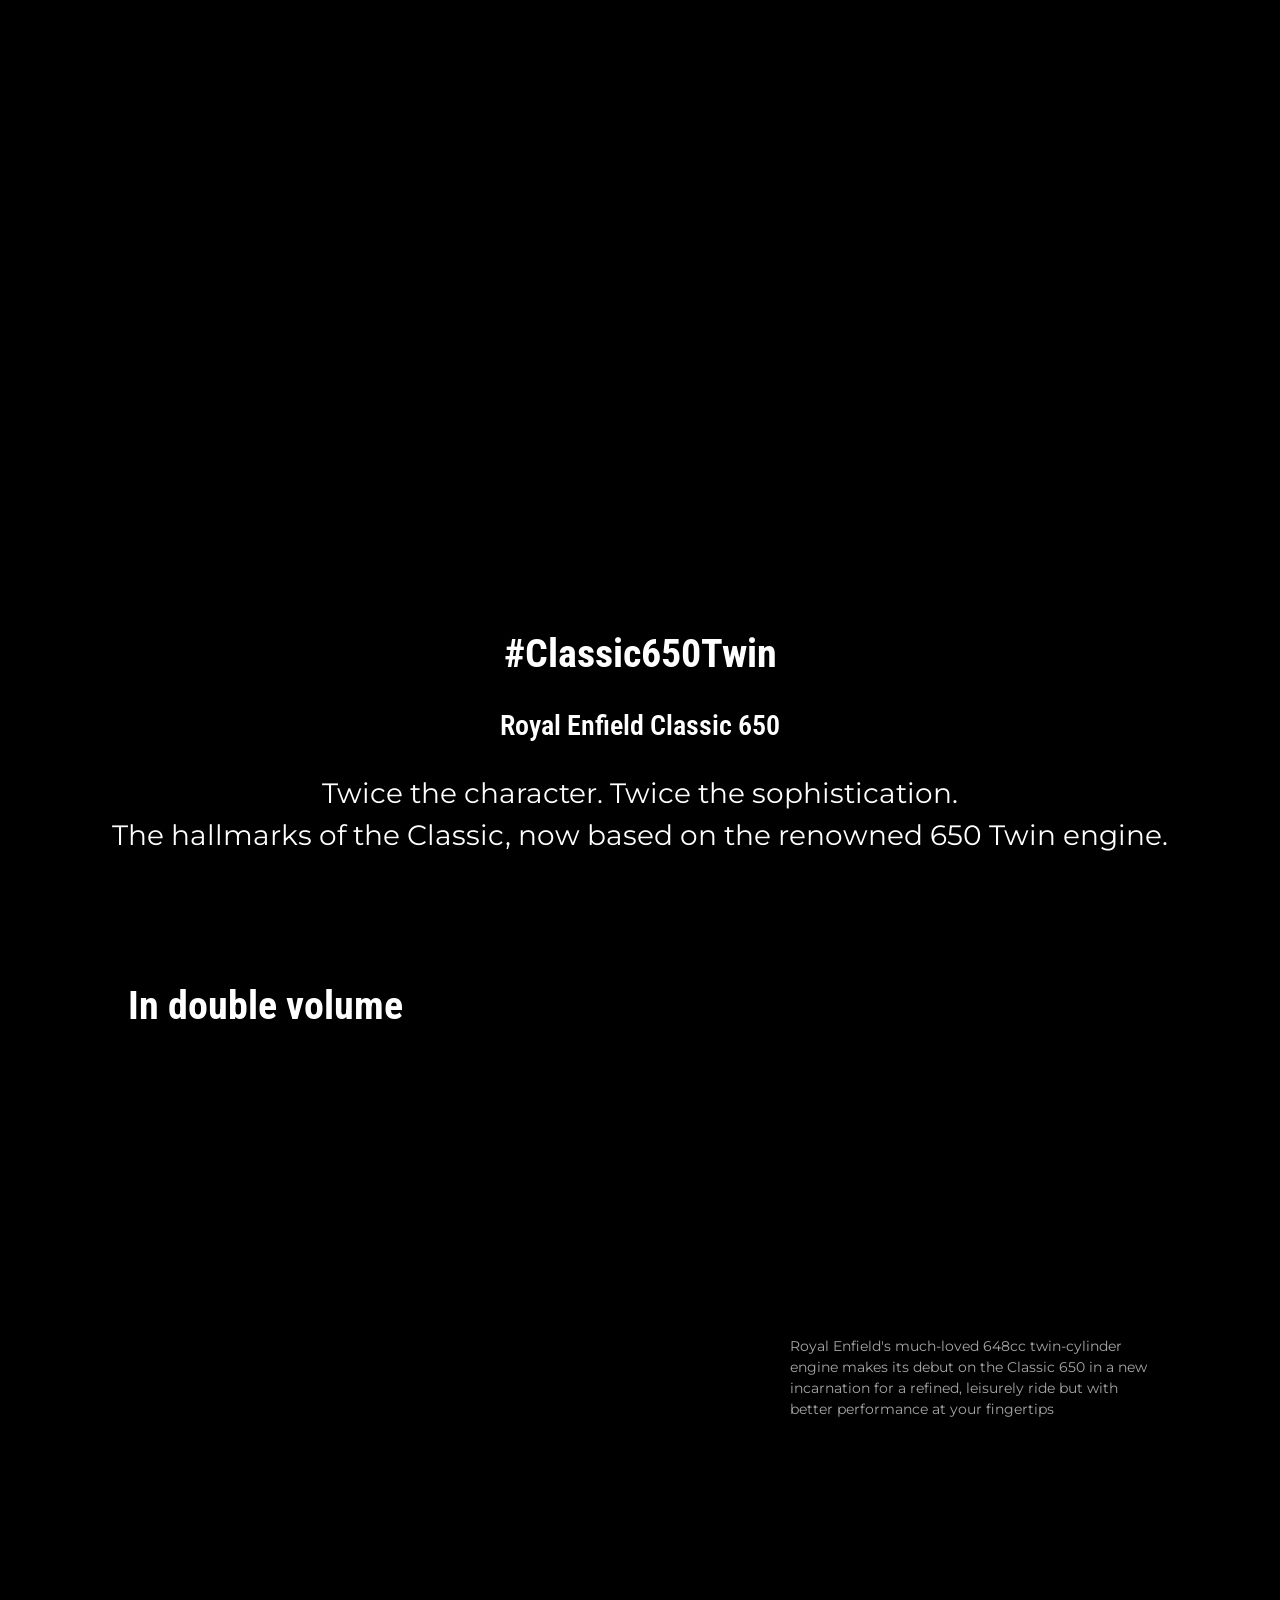
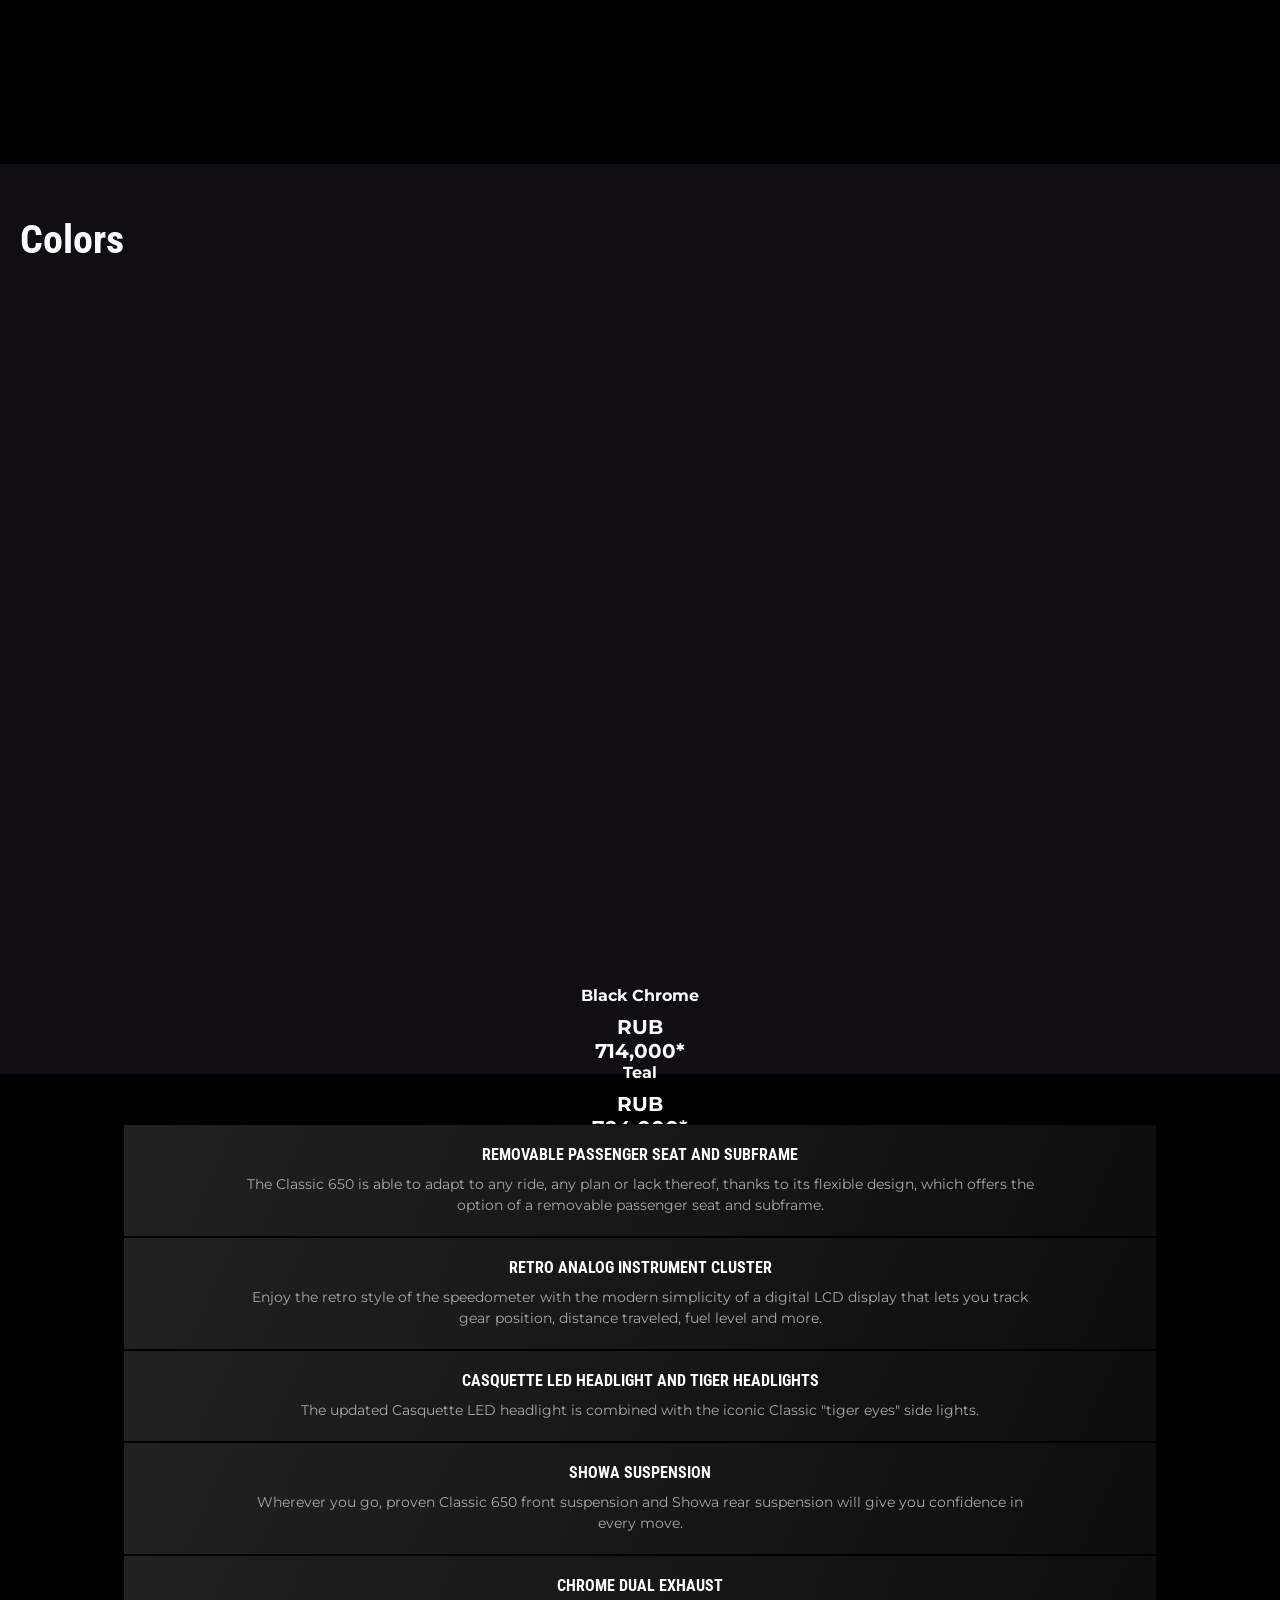
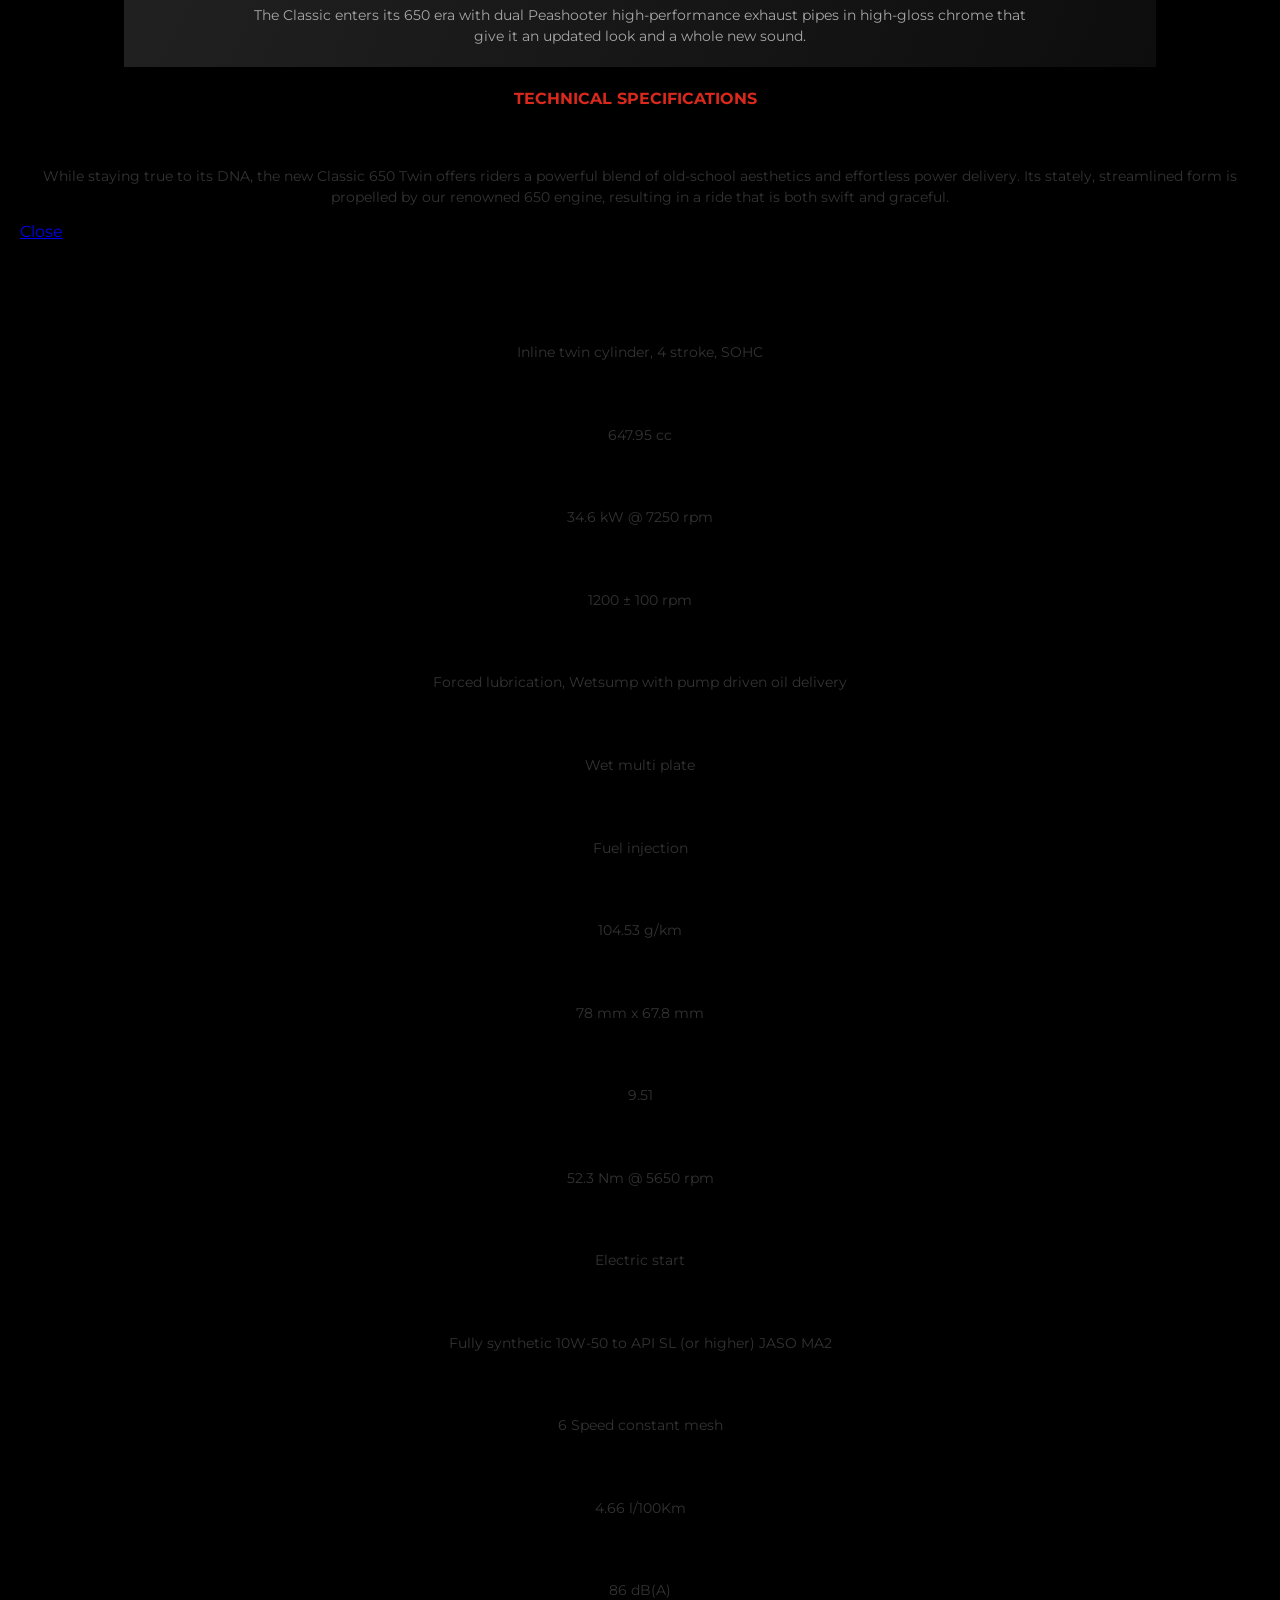
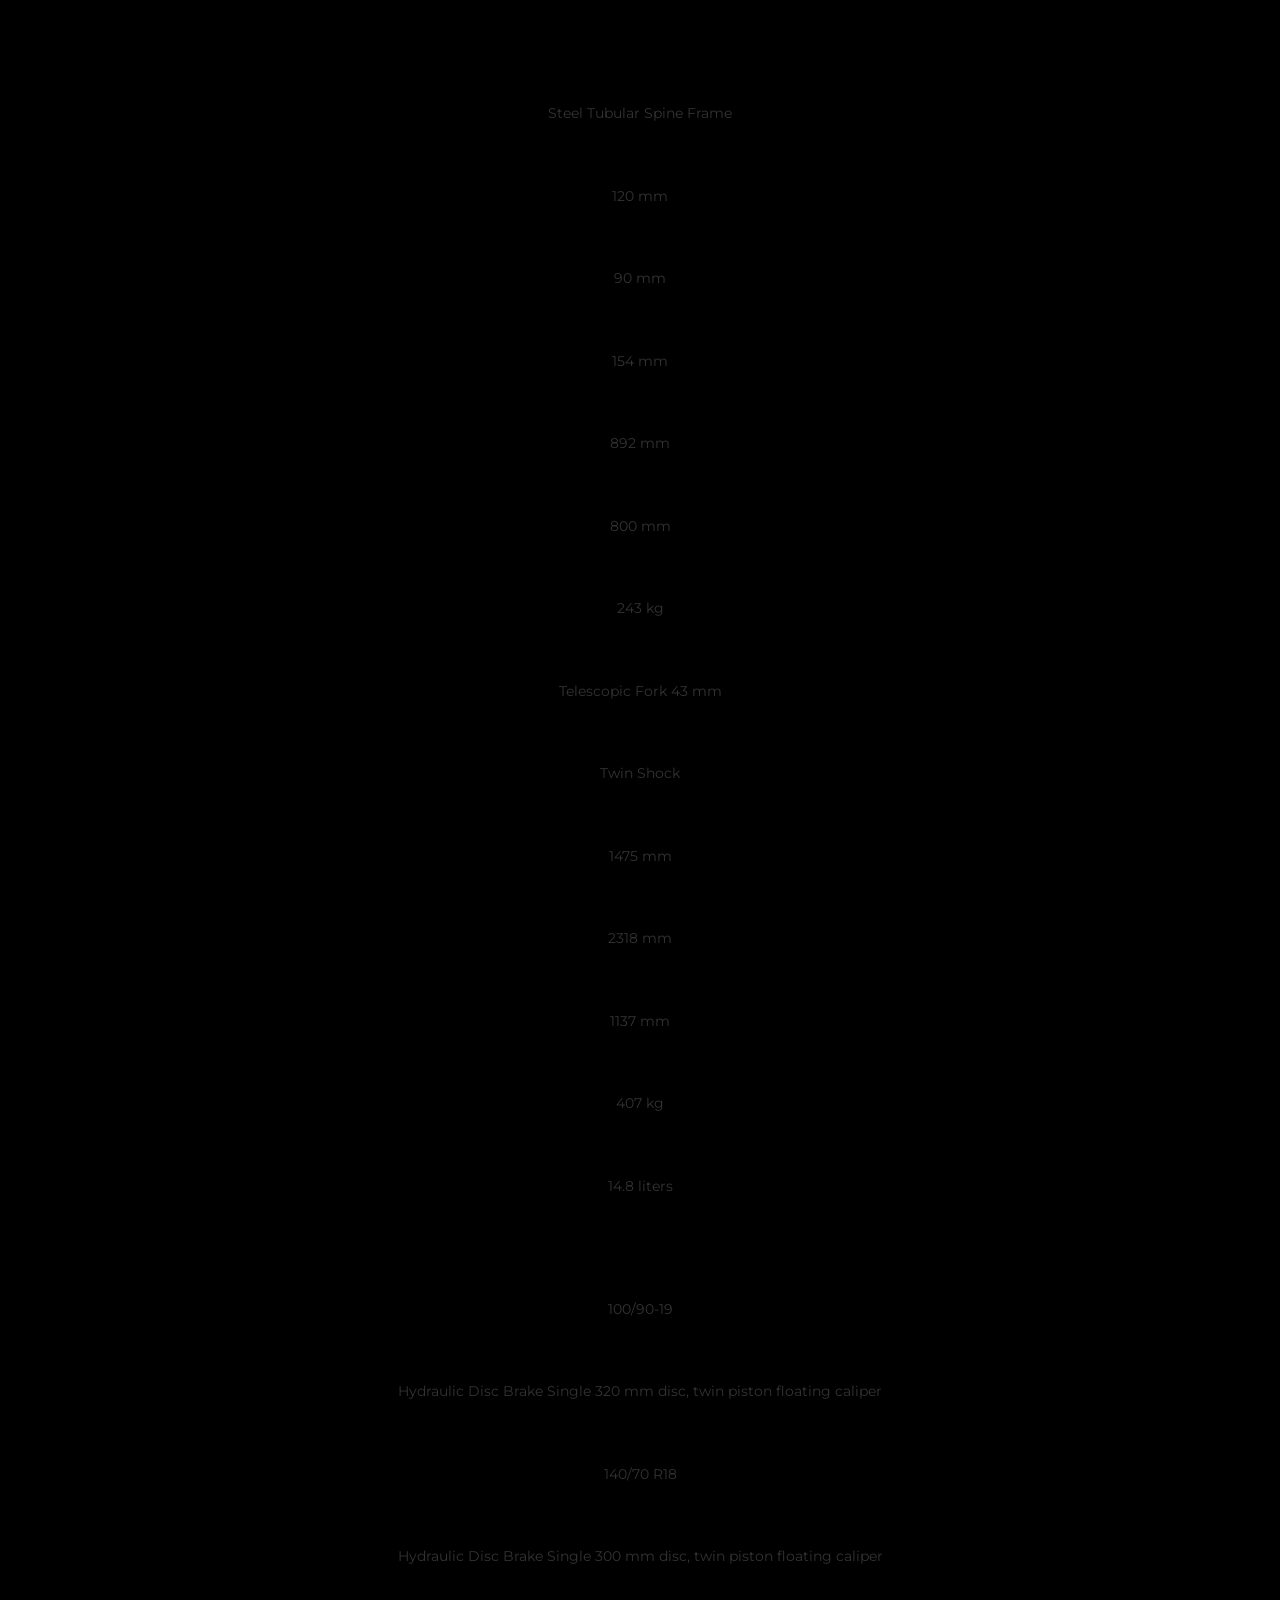
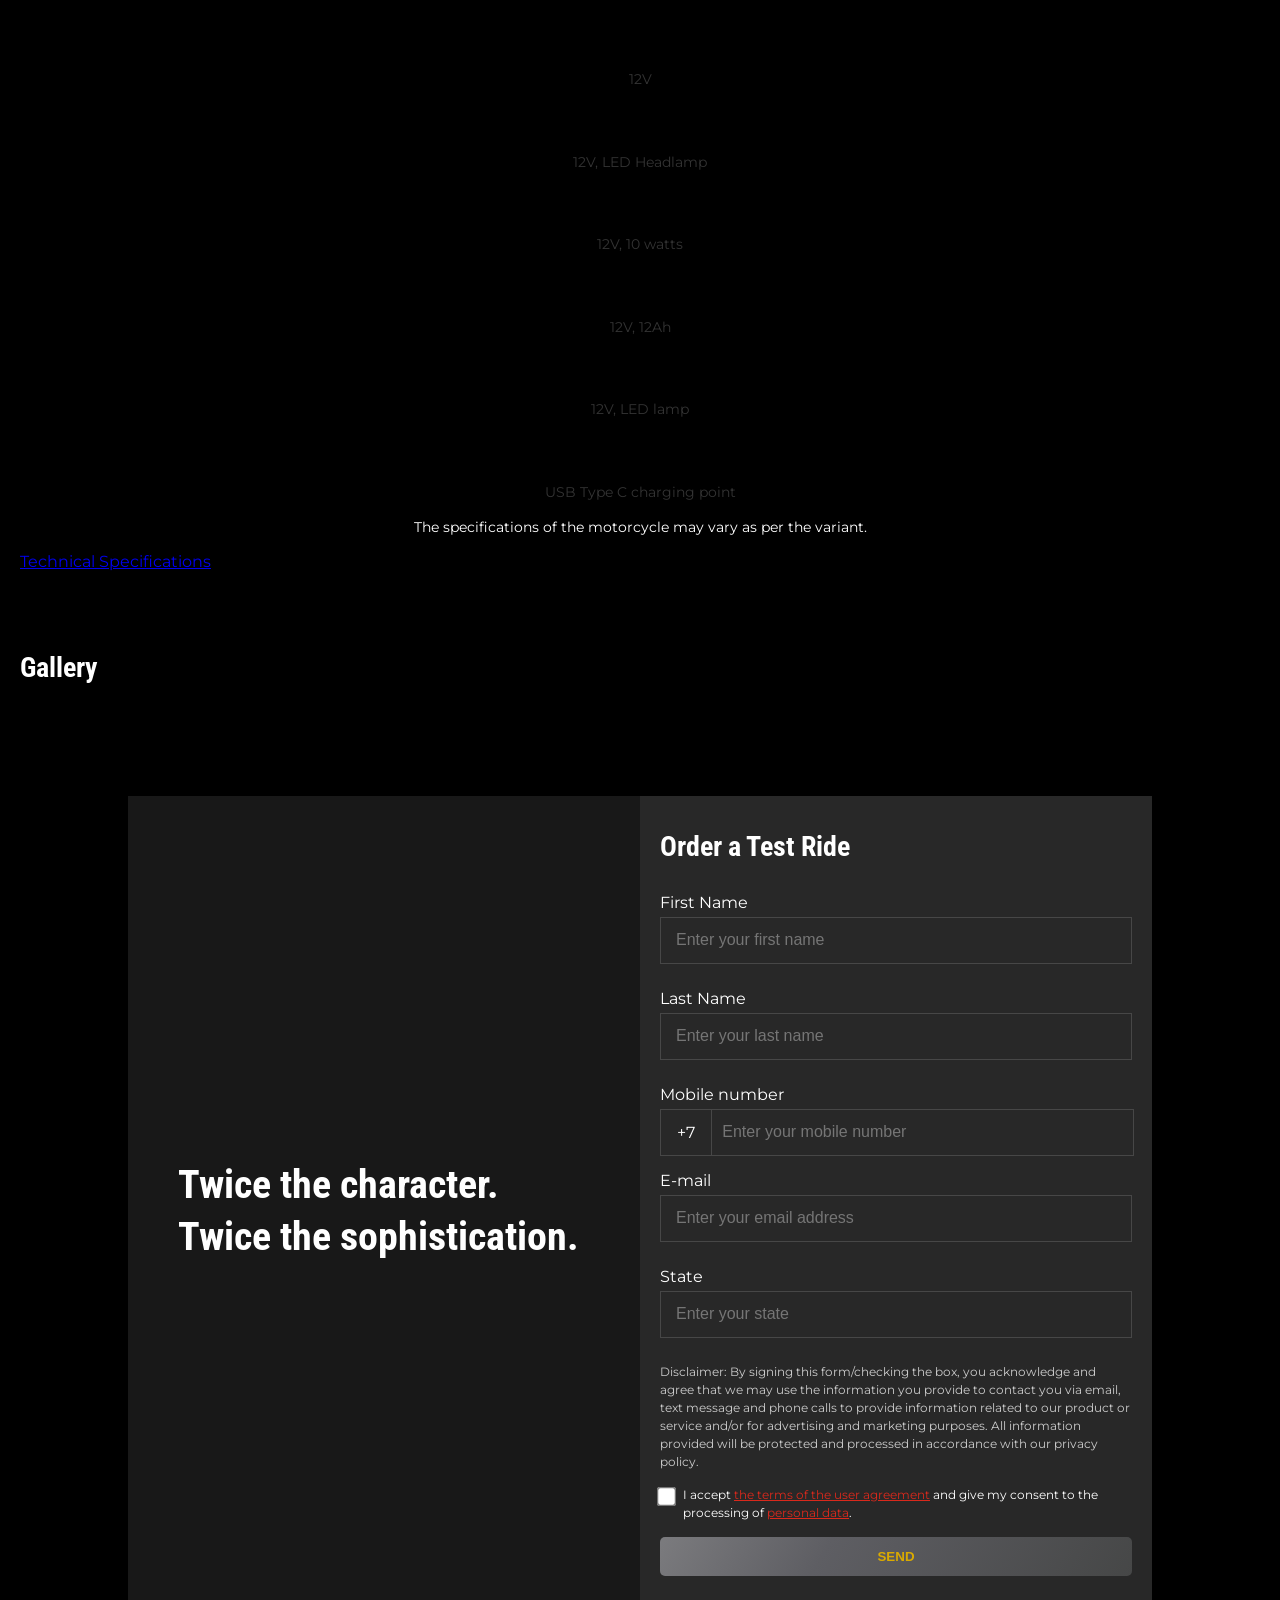
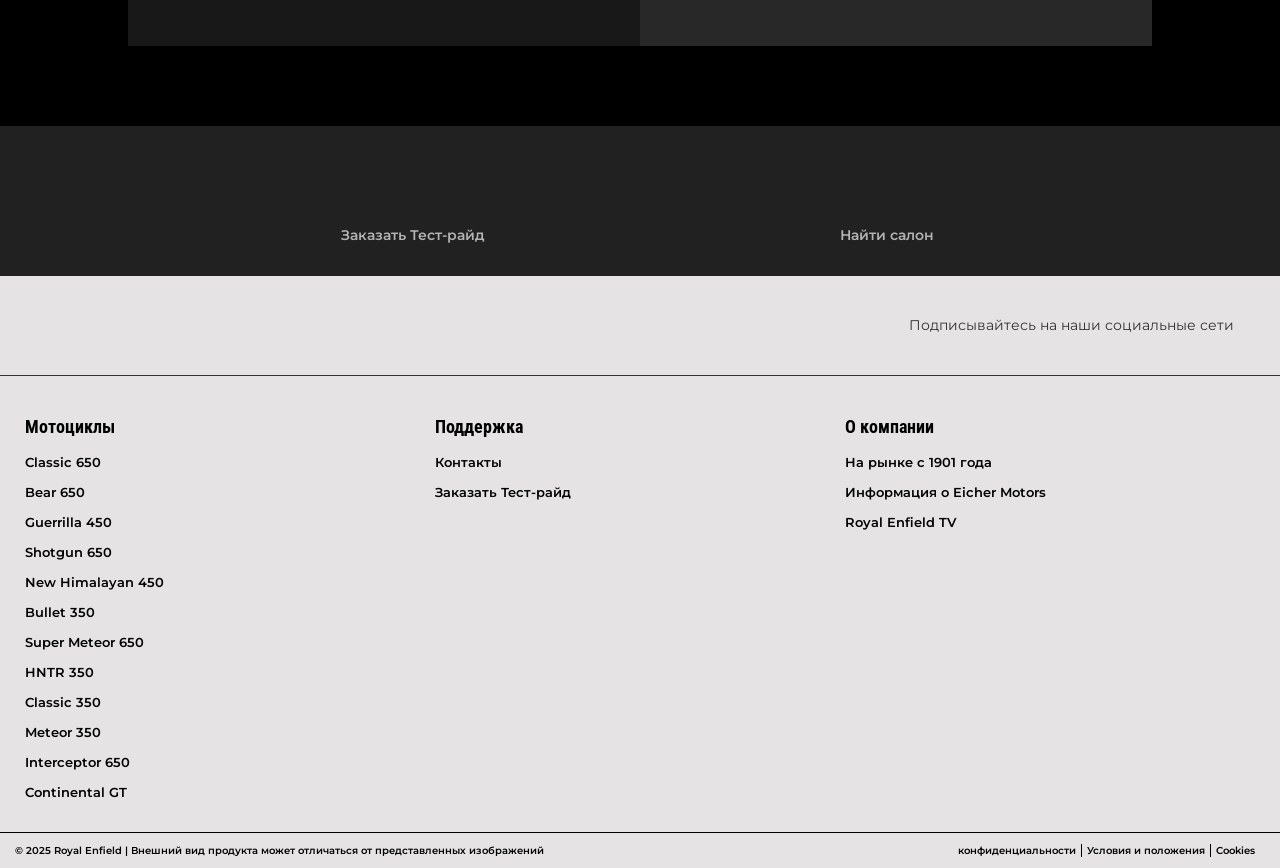
==== commit d0ef9b56: "FIX: form validation" ====
--- a/index.html
+++ b/index.html
@@ -923,16 +923,13 @@
         width: 100%;
       }
 
-      .color-carousel-desktop .slide-content {
-      }
-
       .carousel-desktop-slide {
         height: 600px;
         width: 100%;
       }
 
       .carousel-desktop-thumb {
-        width: 39vw;
+        width: 480px;
         margin-top: -20vh;
       }
 
@@ -988,6 +985,12 @@
 
       .text-head {
         text-align: center;
+      }
+
+      @media (max-width: 768px) {
+        .text-head {
+          margin-top: 30px;
+        }
       }
 
       .model-name {
@@ -1185,13 +1188,19 @@
         }
       }
 
+      .form-inside-section {
+        background-color: rgb(40, 40, 40);
+        padding: 20px 20px 40px;
+        display: flex;
+        flex-direction: column;
+        gap: 15px;
+      }
+
       form {
         display: flex;
         flex-direction: column;
         gap: 15px;
-        padding: 20px 20px 40px;
         font-family: "Montserrat", sans-serif;
-        background-color: rgb(40, 40, 40);
       }
 
       input {
@@ -1452,6 +1461,7 @@
         position: relative;
         display: flex;
         justify-content: center;
+        margin-top: 120px;
       }
 
       .carousel-desktop-text {
@@ -1735,7 +1745,8 @@
           <div class="slider-controls">
             <amp-carousel
               id="bikeCarouselContent"
-              width="600"
+              height="100"
+              width="500"
               layout="fixed"
               type="slides"
               class="carousel-desktop-text no-controls"
@@ -2349,114 +2360,101 @@
           </div>
         </div>
 
-        <form method="post" action-xhr="/submit-form" target="_top">
+        <div class="form-inside-section">
           <h3 class="form-title">Order a Test Ride</h3>
-
-          <div class="form-item">
-            <label for="name">First Name</label>
-            <input
-              type="text"
-              id="name"
-              name="name"
-              placeholder="Enter your first name"
-              required
-            />
-          </div>
-
-          <div class="form-item">
-            <label for="surname">Last Name</label>
-            <input
-              type="text"
-              id="surname"
-              name="surname"
-              placeholder="Enter your last name"
-              required
-            />
-          </div>
-
-          <div class="form-item">
-            <label for="phone">Mobile number</label>
-            <div class="group-input">
-              <span aria-hidden="true">+7</span>
+          <form method="post" action-xhr="/api/book-test-ride" target="_top">
+            <div class="form-item">
+              <label for="name">First Name</label>
               <input
-                type="tel"
-                id="phone"
-                name="phone"
-                placeholder="Enter your mobile number"
+                type="text"
+                id="name"
+                name="fName"
+                placeholder="Enter your first name"
                 required
-                aria-label="Mobile number starting with country code +7"
               />
             </div>
-          </div>
-
-          <div class="form-item">
-            <label for="email">E-mail</label>
-            <input
-              type="email"
-              id="email"
-              name="email"
-              placeholder="Enter your email address"
-              required
-            />
-          </div>
-
-          <div class="form-item">
-            <label for="postal">Postal code</label>
-            <input
-              type="text"
-              id="postal"
-              name="postal"
-              placeholder="Enter your postal code"
-              required
-            />
-          </div>
-
-          <div class="form-item">
-            <label for="state">State</label>
-            <input
-              type="text"
-              id="state"
-              name="state"
-              placeholder="Enter your state"
-              required
-            />
-          </div>
-
-          <div class="disclaimer">
-            Disclaimer: By signing this form/checking the box, you acknowledge
-            and agree that we may use the information you provide to contact you
-            via email, text message and phone calls to provide information
-            related to our product or service and/or for advertising and
-            marketing purposes. All information provided will be protected and
-            processed in accordance with our privacy policy.
-          </div>
-
-          <div class="checkbox">
-            <input type="checkbox" id="consent" name="consent" required />
-            <label for="consent">
-              I accept
-              <a
-                href="https://www.royalenfield.com/ru/ru/legal/terms-and-conditions/"
-                target="_blank"
-                >the terms of the user agreement</a
-              >
-              and give my consent to the processing of
-              <a
-                href="https://www.royalenfield.com/ru/ru/legal/privacy-policy/"
-                target="_blank"
-                >personal data</a
-              >.
-            </label>
-          </div>
-
-          <button
-            class="submit-btn"
-            type="submit"
-            aria-label="Submit form to order a test ride"
-          >
-            SEND
-          </button>
-        </form>
+            <div class="form-item">
+              <label for="surname">Last Name</label>
+              <input
+                type="text"
+                id="surname"
+                name="lName"
+                placeholder="Enter your last name"
+                required
+              />
+            </div>
+            <div class="form-item">
+              <label for="phone">Mobile number</label>
+              <div class="group-input">
+                <span aria-hidden="true">+7</span>
+                <input
+                  type="tel"
+                  id="phone"
+                  name="mobile"
+                  placeholder="Enter your mobile number"
+                  required
+                />
+              </div>
+            </div>
+            <div class="form-item">
+              <label for="email">E-mail</label>
+              <input
+                type="email"
+                id="email"
+                name="email"
+                placeholder="Enter your email address"
+                required
+              />
+            </div>
+            <div class="form-item">
+              <label for="state">State</label>
+              <input
+                type="text"
+                id="state"
+                name="stateName"
+                placeholder="Enter your state"
+                required
+              />
+            </div>
+            <input type="hidden" name="callingCode" value="+7" />
+            <div class="disclaimer">
+              Disclaimer: By signing this form/checking the box, you acknowledge
+              and agree that we may use the information you provide to contact
+              you via email, text message and phone calls to provide information
+              related to our product or service and/or for advertising and
+              marketing purposes. All information provided will be protected and
+              processed in accordance with our privacy policy.
+            </div>
+            <div class="checkbox">
+              <input type="checkbox" id="consent" name="consent" required />
+              <label for="consent">
+                I accept
+                <a
+                  href="https://www.royalenfield.com/ru/ru/legal/terms-and-conditions/"
+                  target="_blank"
+                  >the terms of the user agreement</a
+                >
+                and give my consent to the processing of
+                <a
+                  href="https://www.royalenfield.com/ru/ru/legal/privacy-policy/"
+                  target="_blank"
+                  >personal data</a
+                >.
+              </label>
+            </div>
+            <button class="submit-btn" type="submit">SEND</button>
+            <div submit-success style="background: red">
+              <template type="amp-mustache">
+                <p>Thank you! Your test ride request has been submitted.</p>
+              </template>
+            </div>
+            <div submit-error>
+              <template type="amp-mustache">
+                <p>Oops! Something went wrong. Please try again.</p>
+              </template>
+            </div>
+          </form>
+        </div>
       </section>
 
       <section class="secondary-footer">
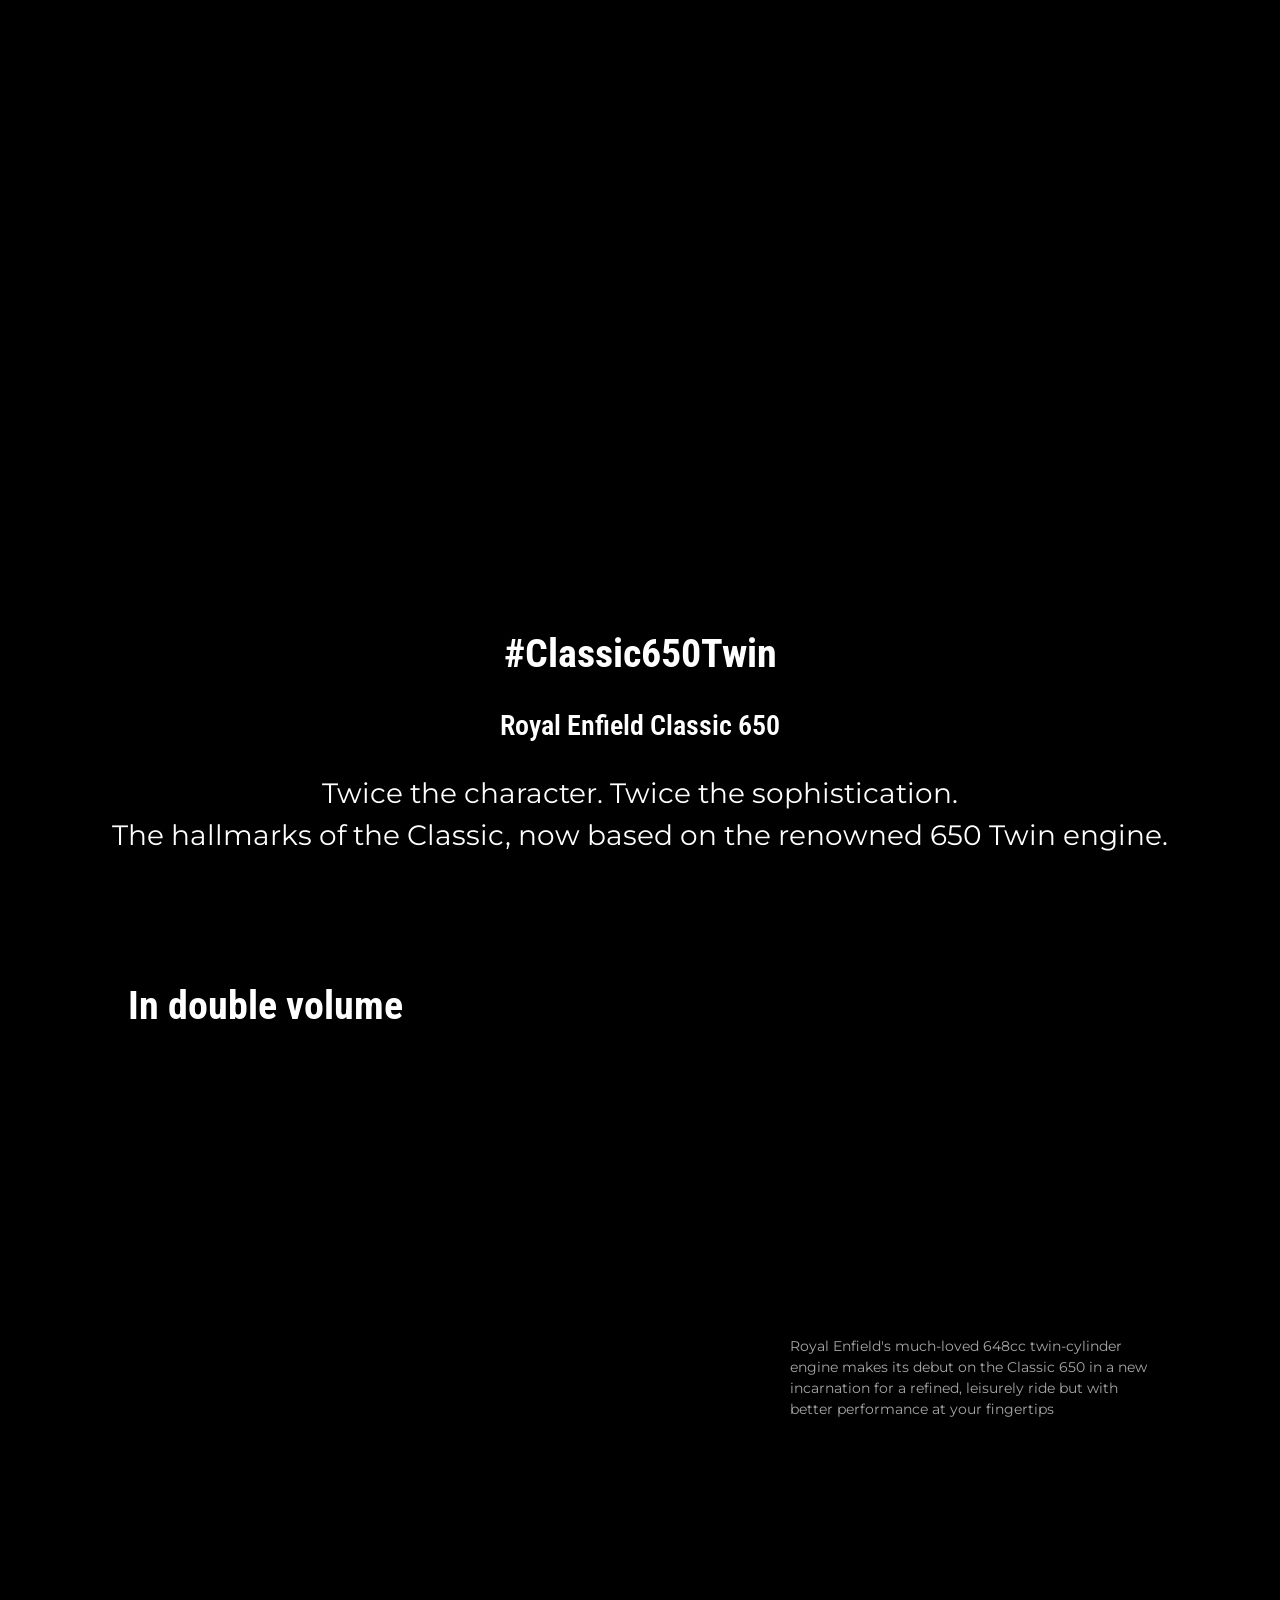
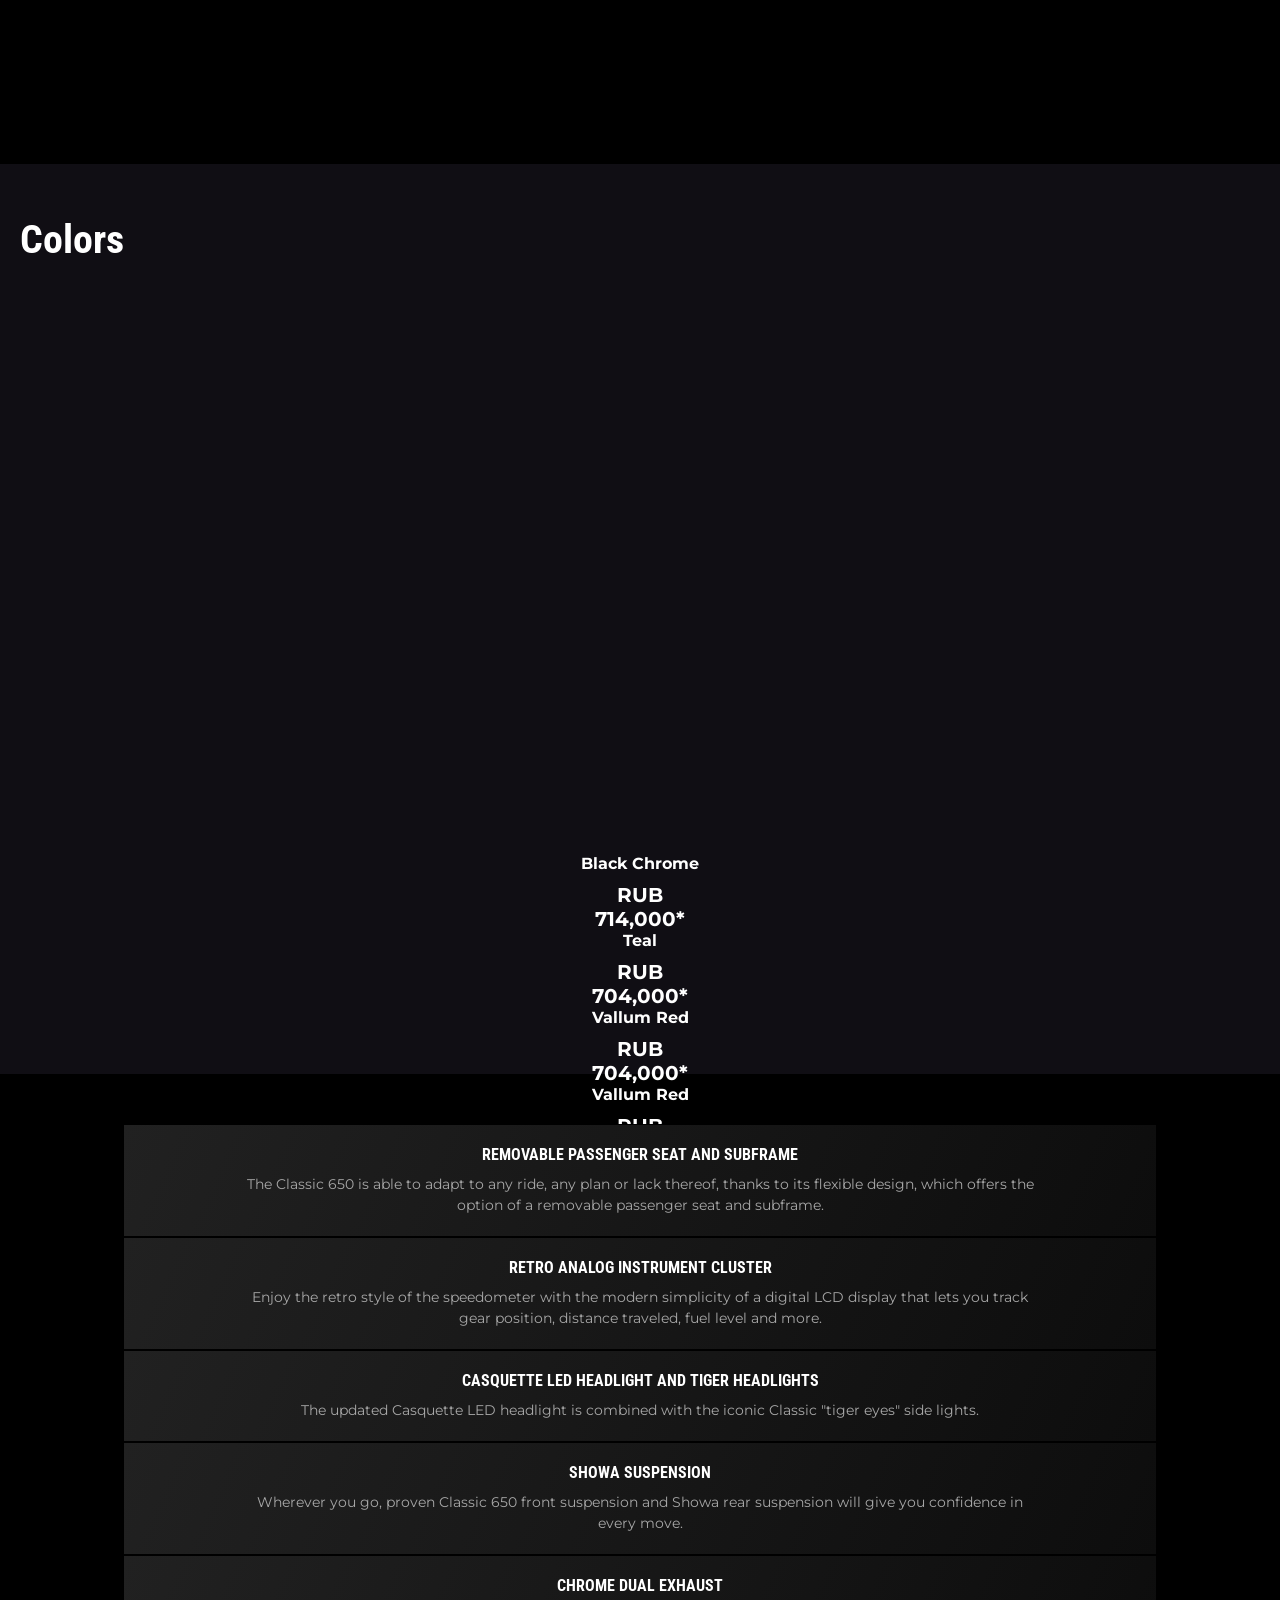
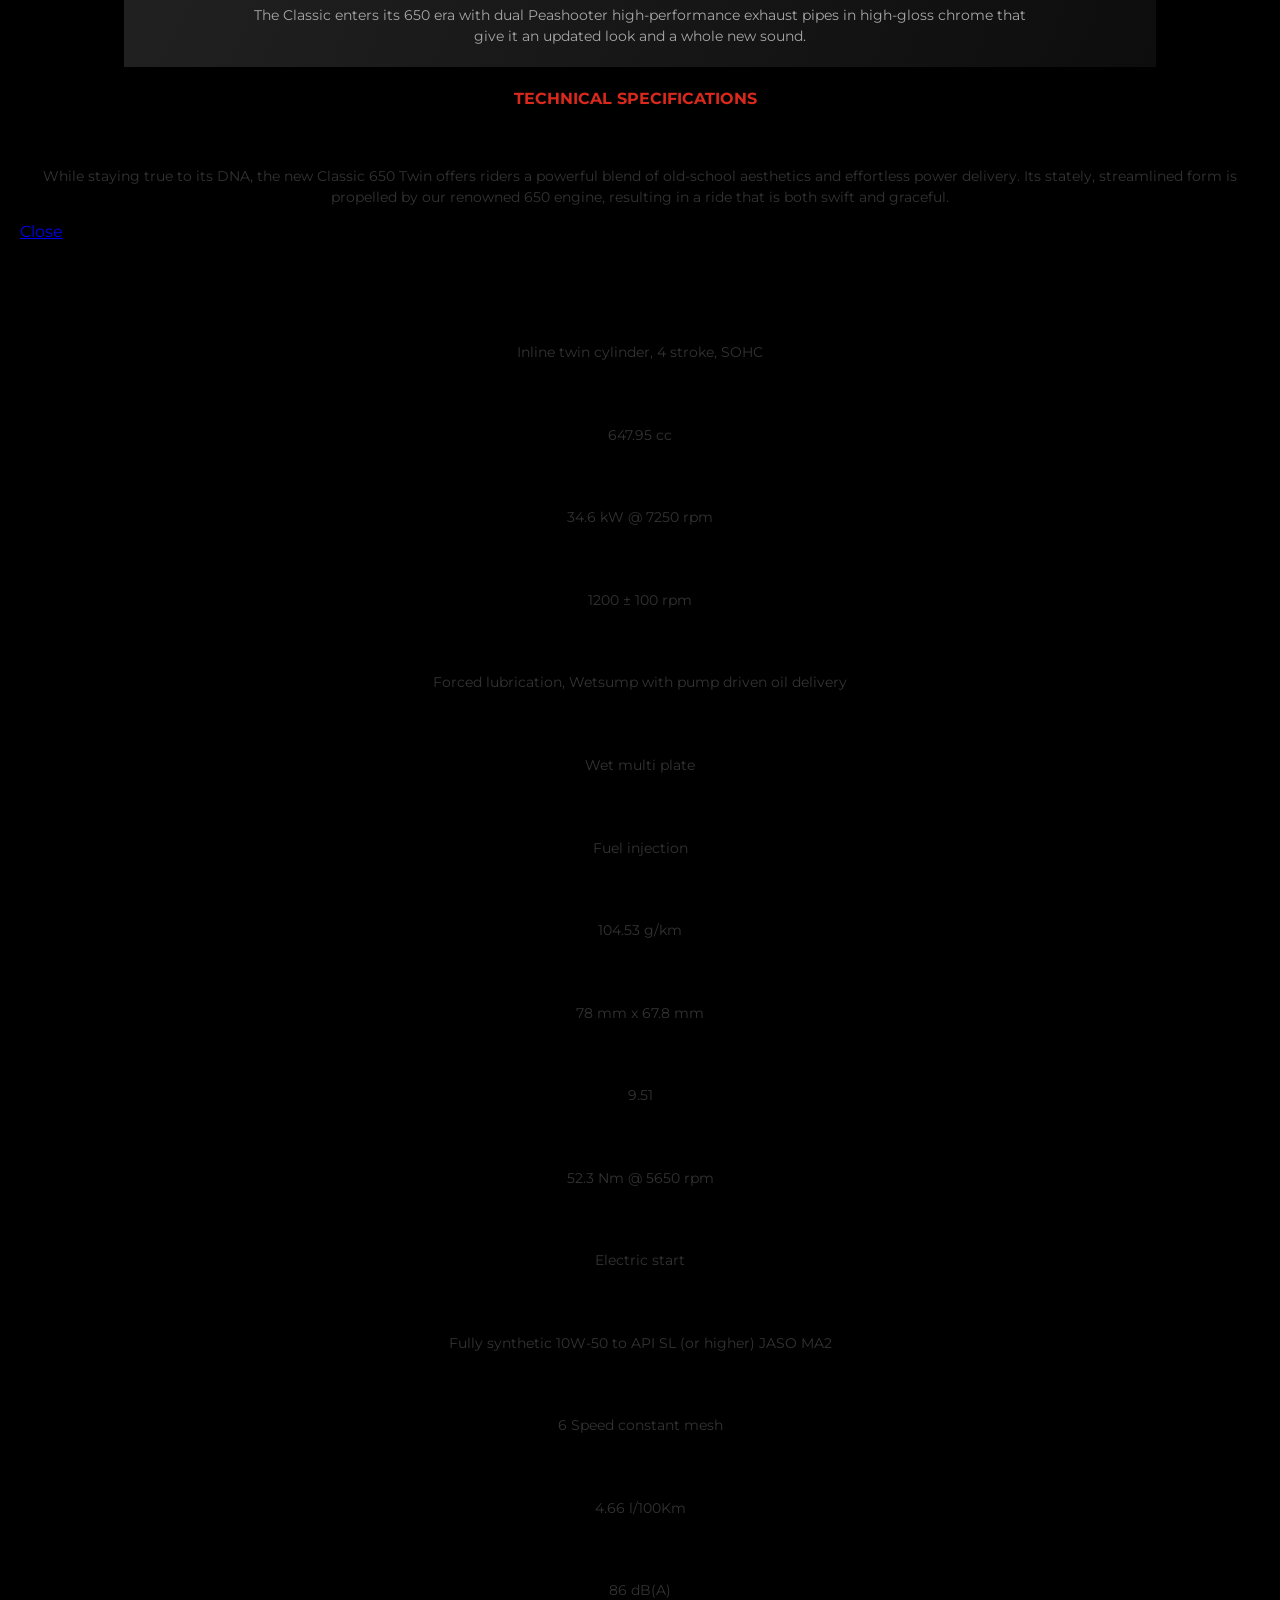
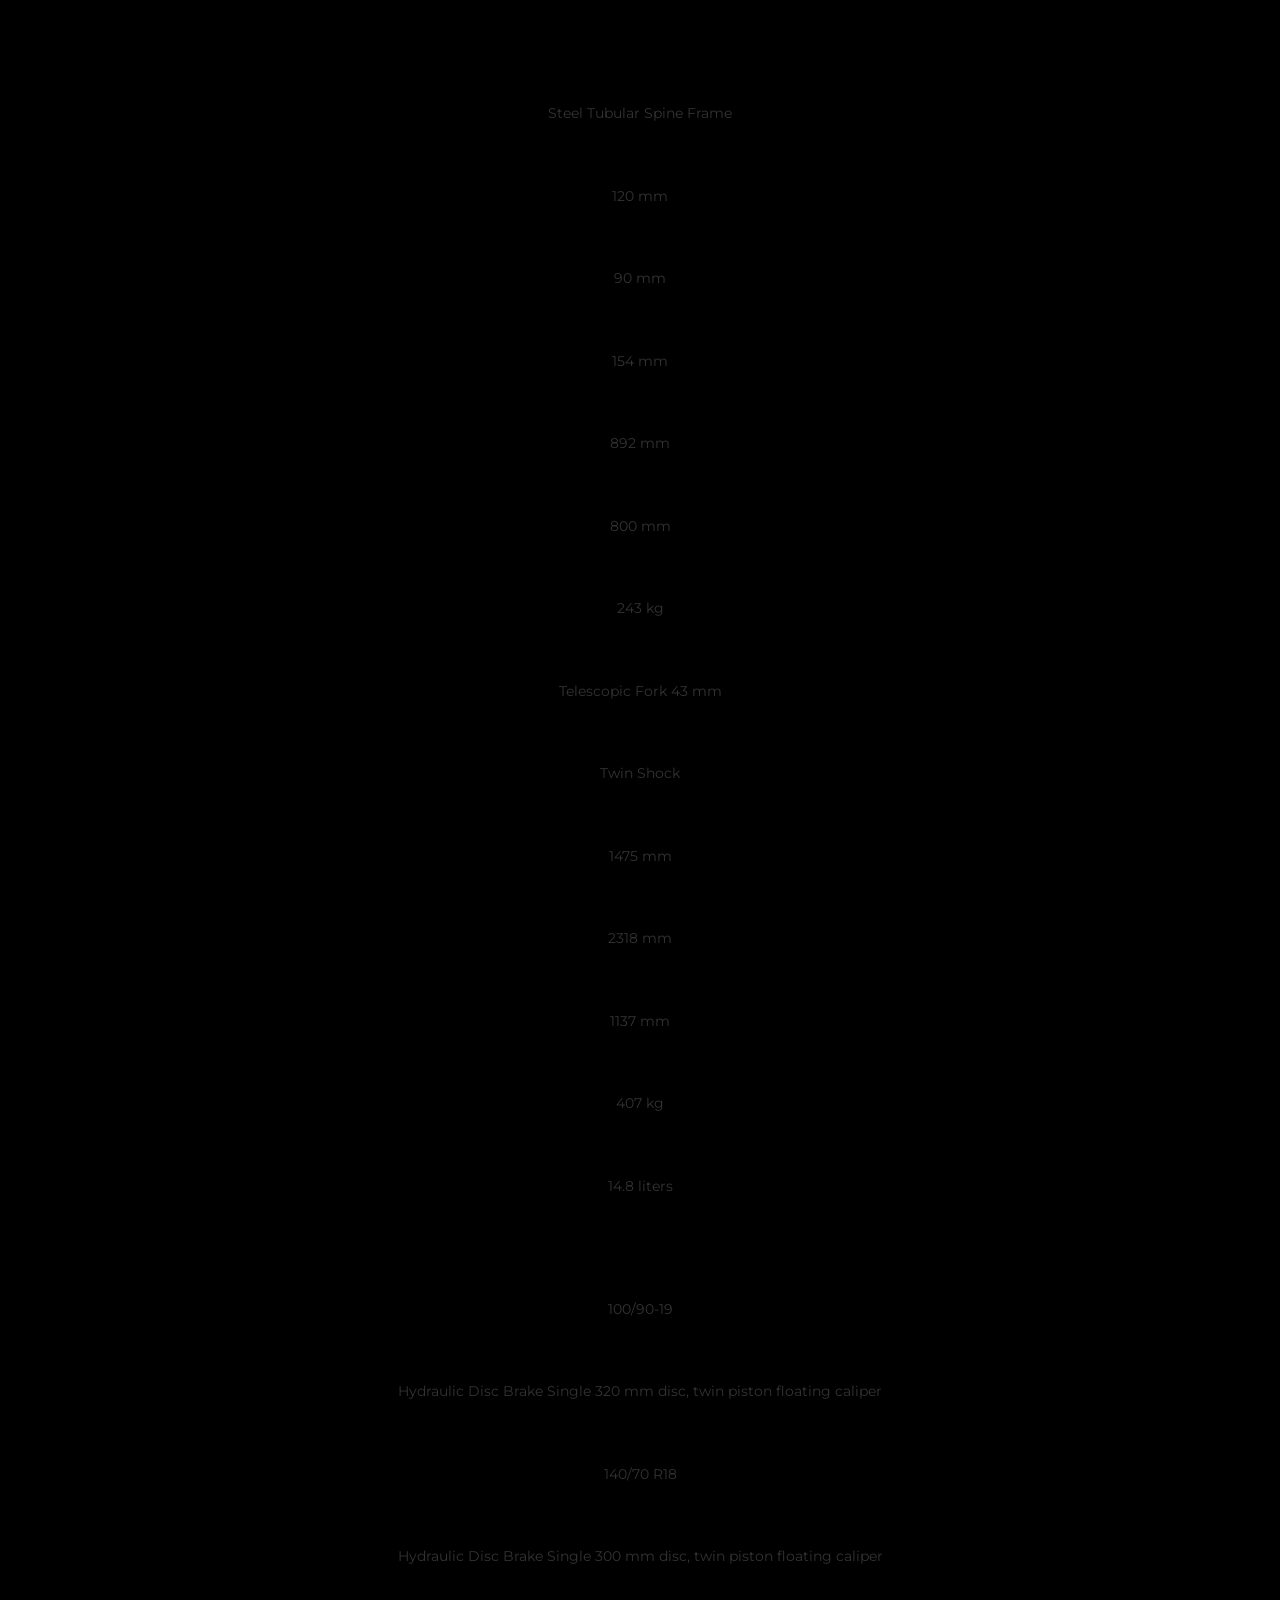
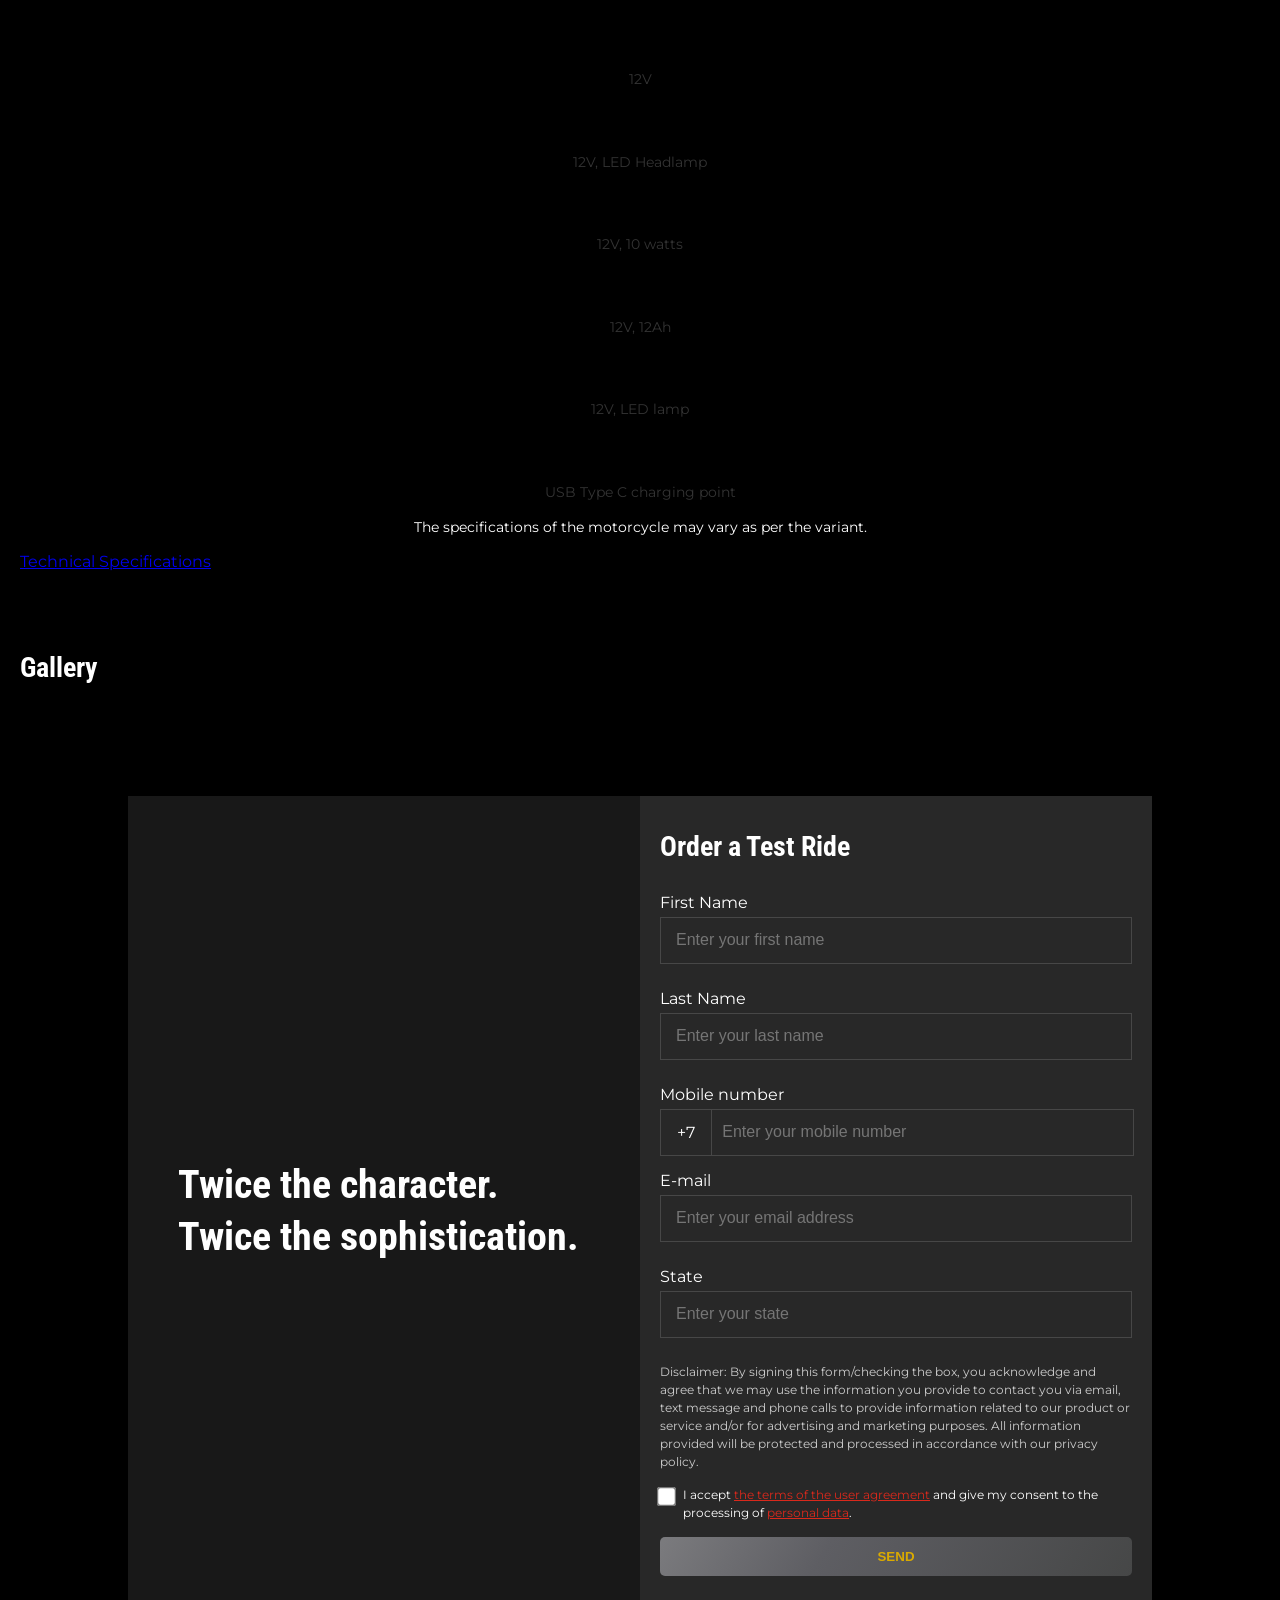
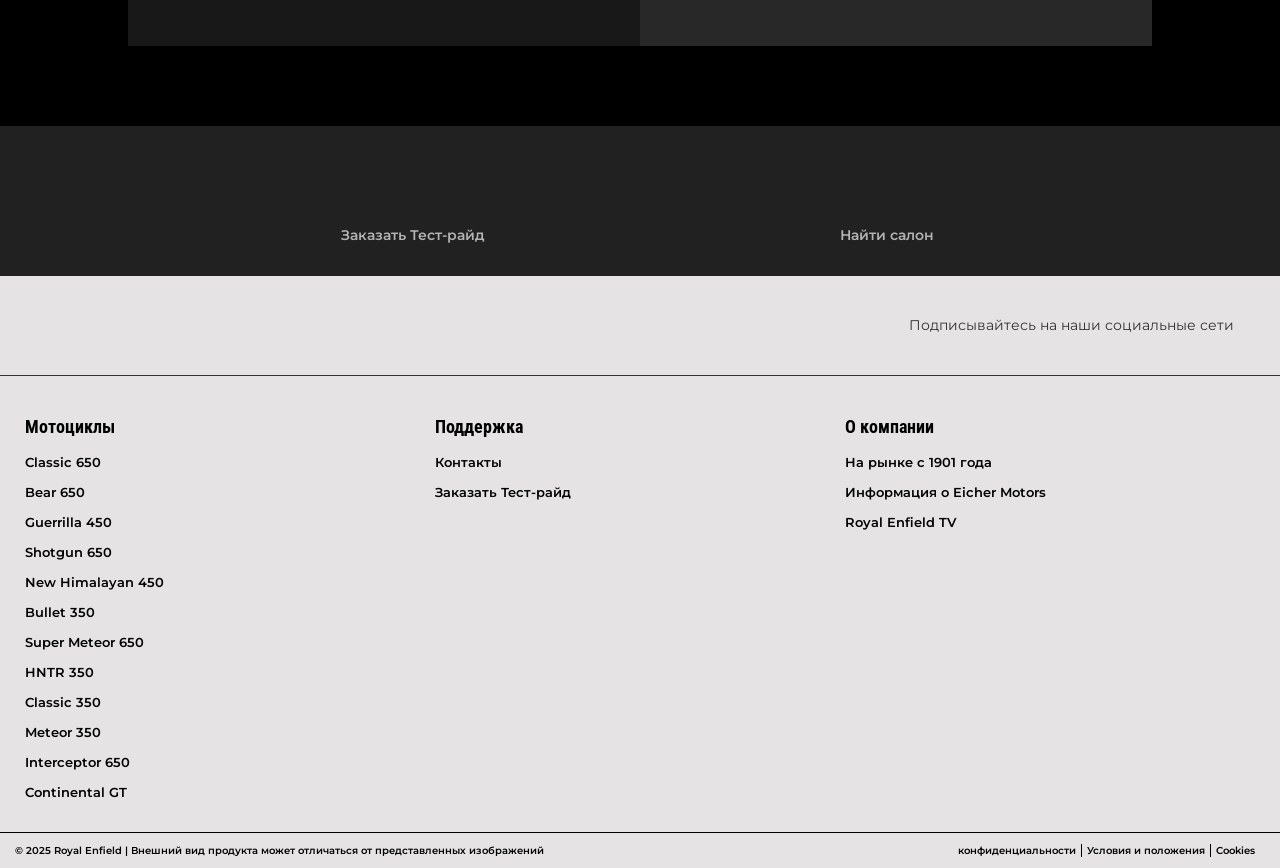
==== commit 8593be64: "FIX: bottom space" ====
--- a/index.html
+++ b/index.html
@@ -1470,6 +1470,7 @@
         padding: 0;
         left: 0;
         right: 0;
+        bottom: 10vh;
       }
     </style>
   </head>
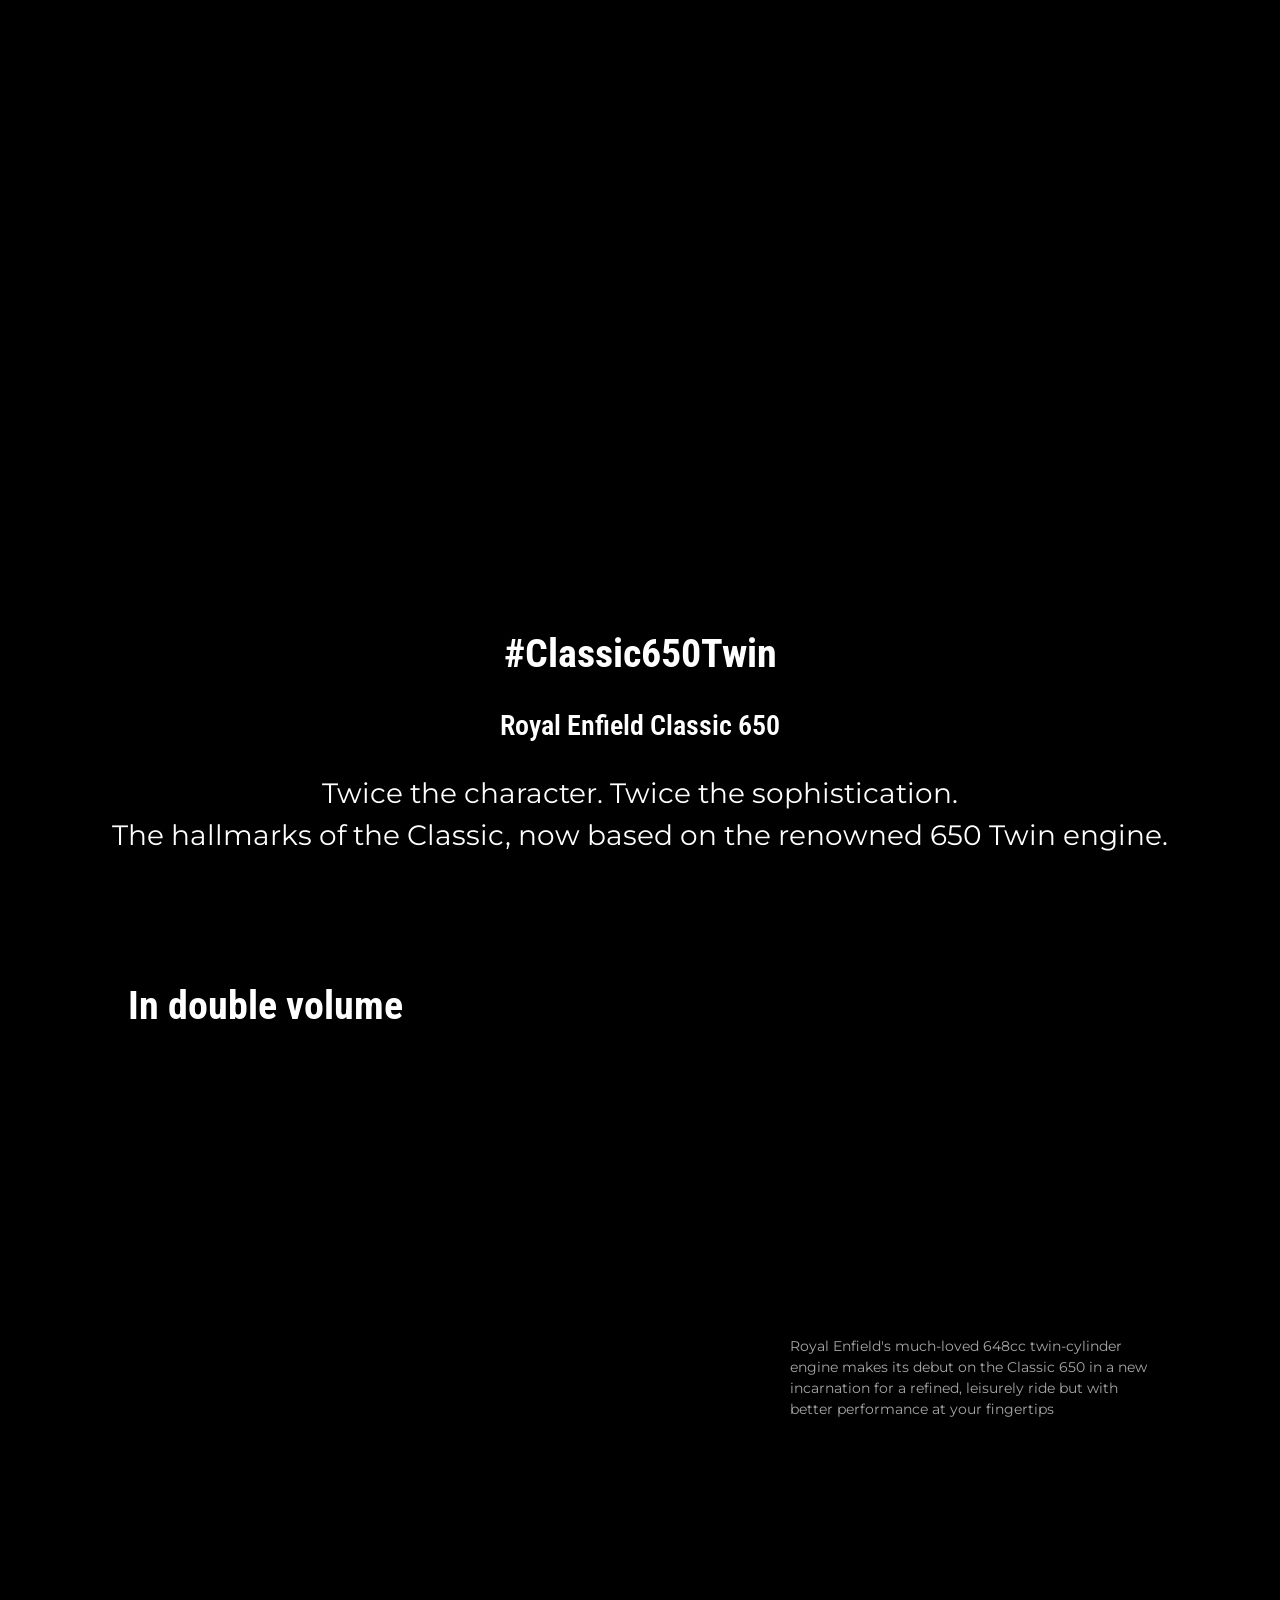
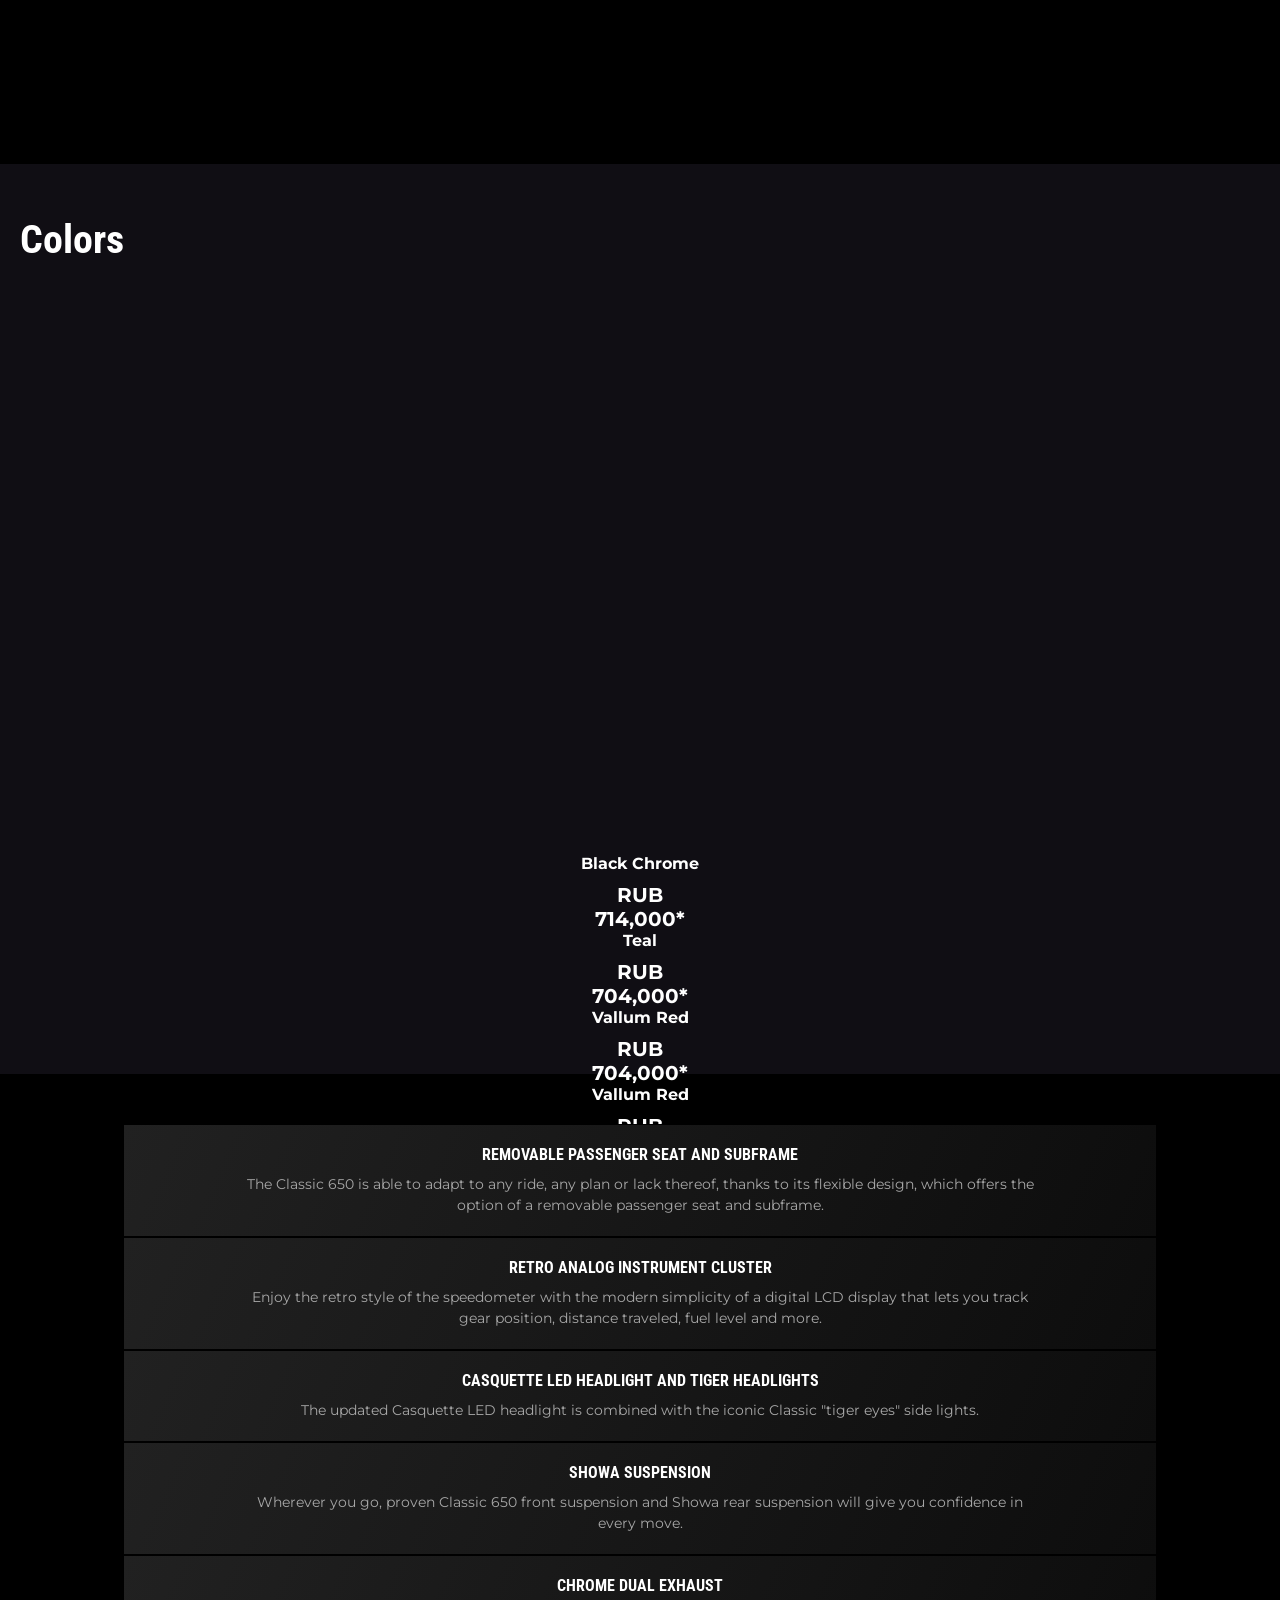
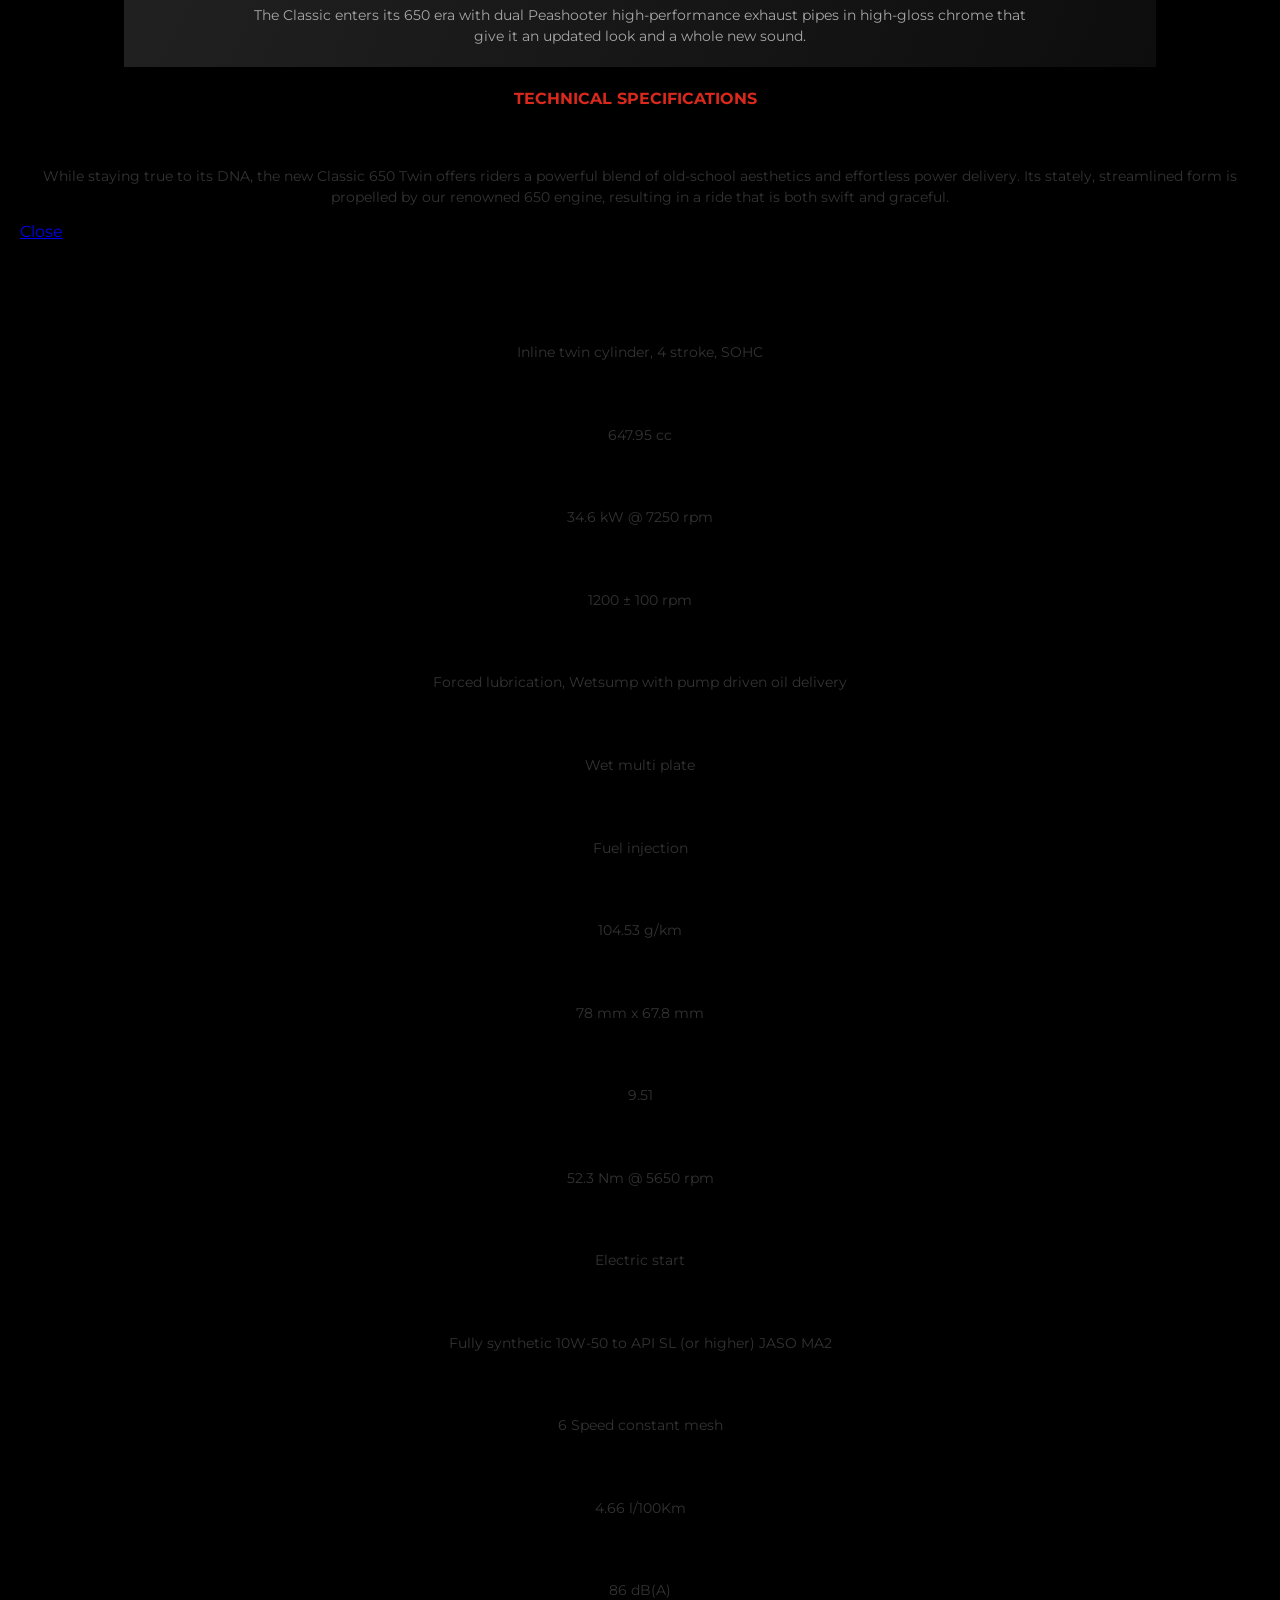
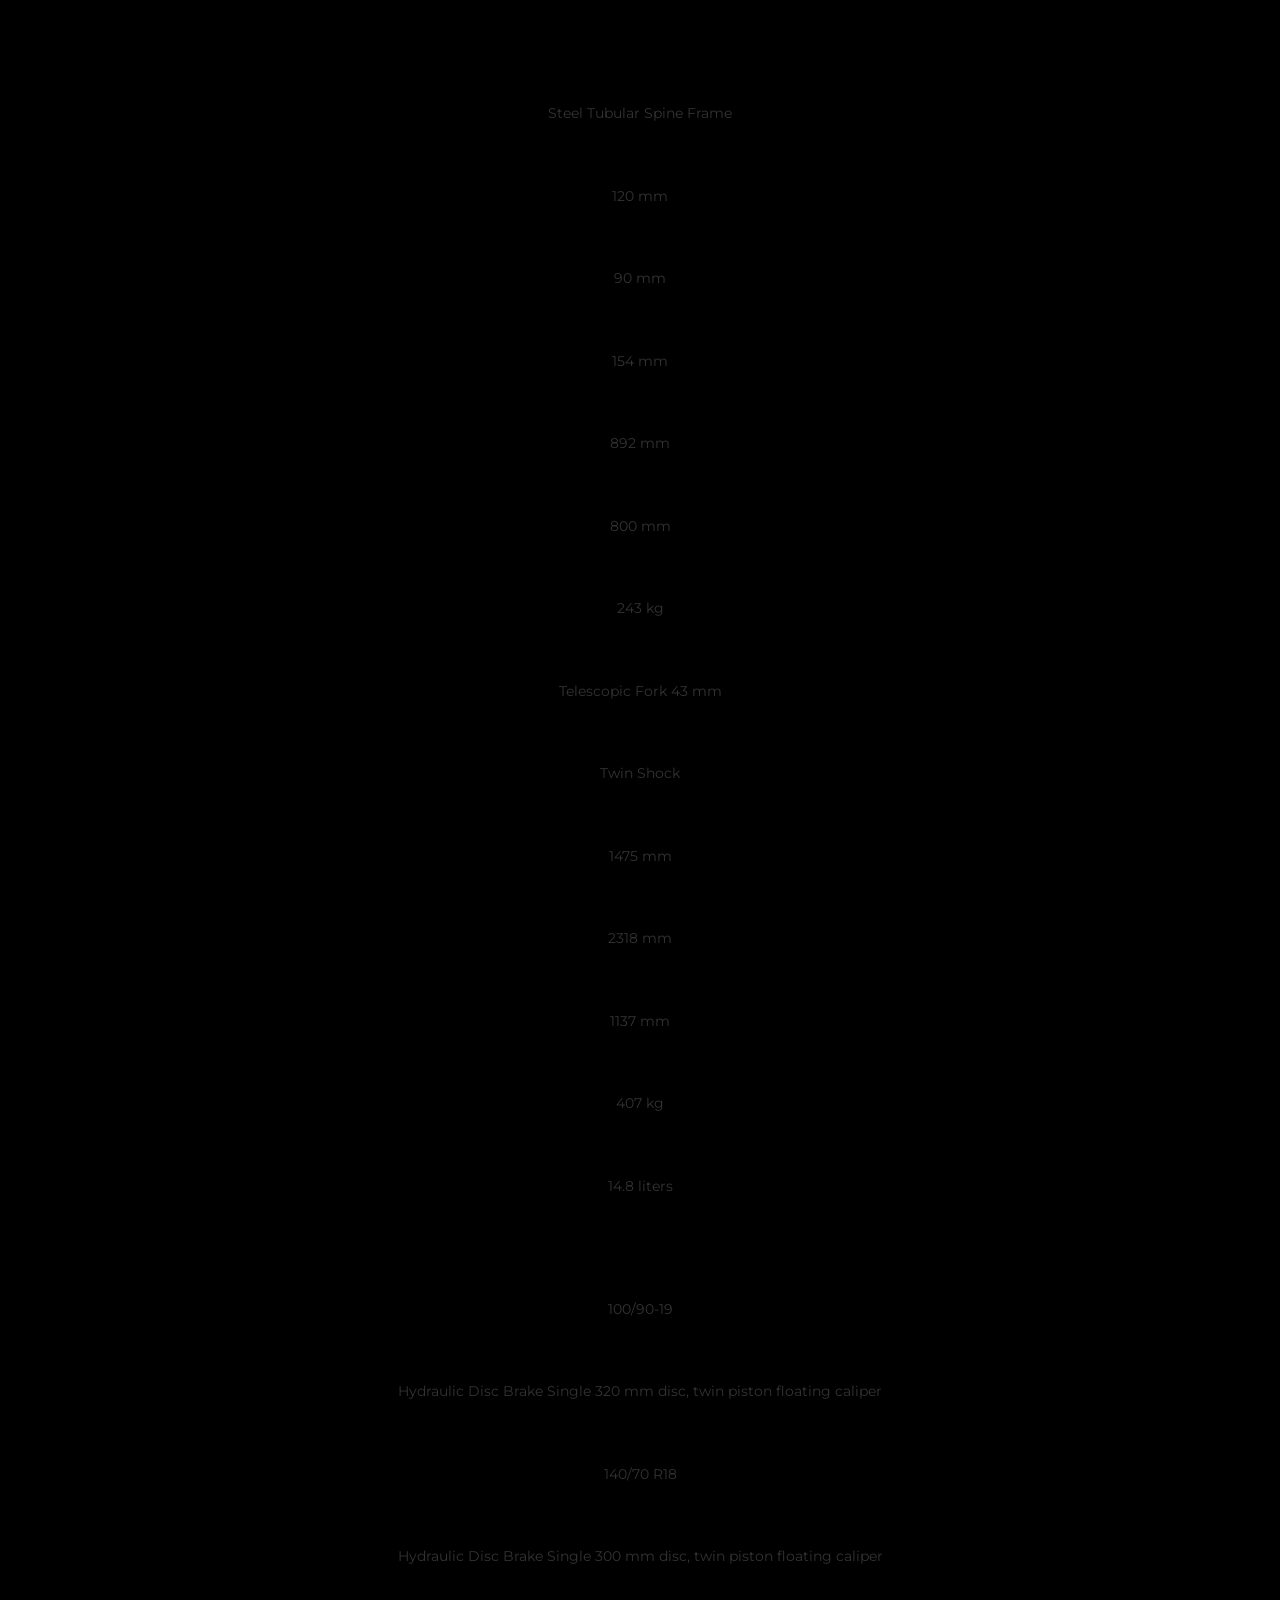
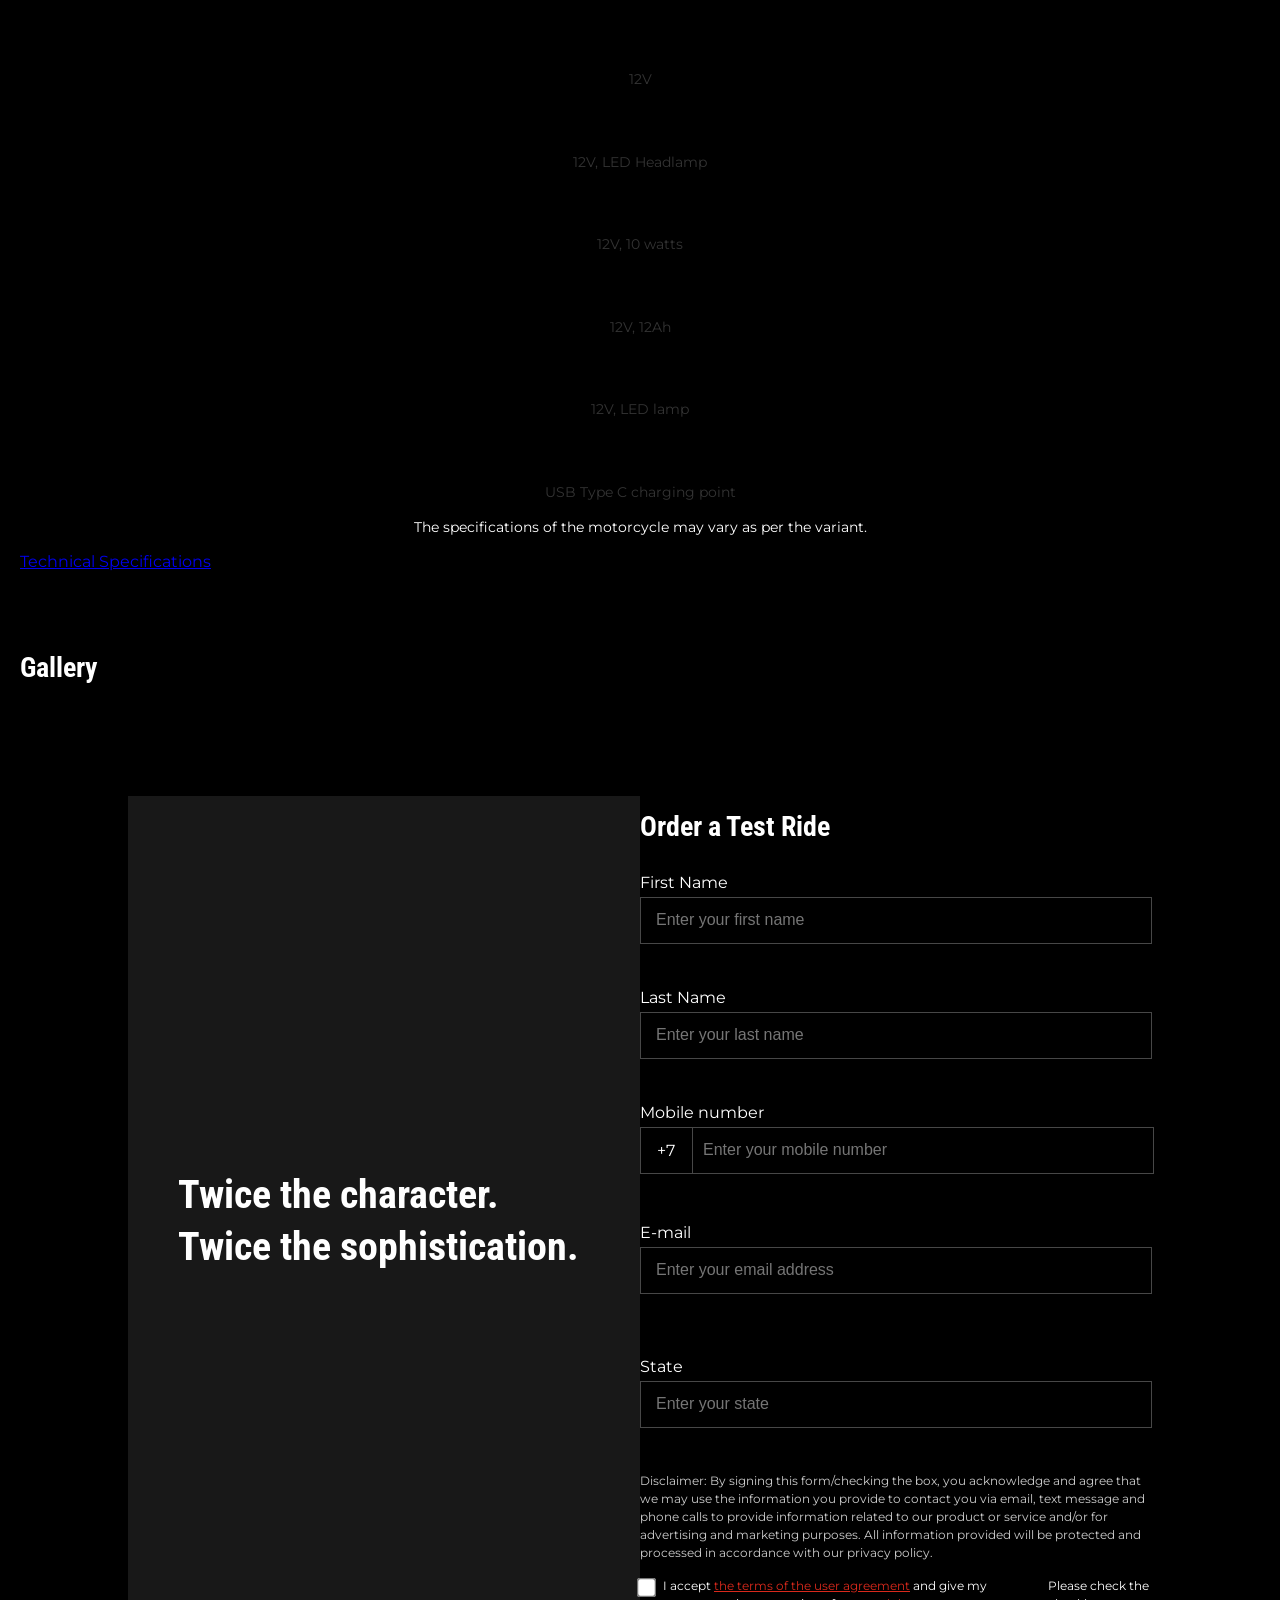
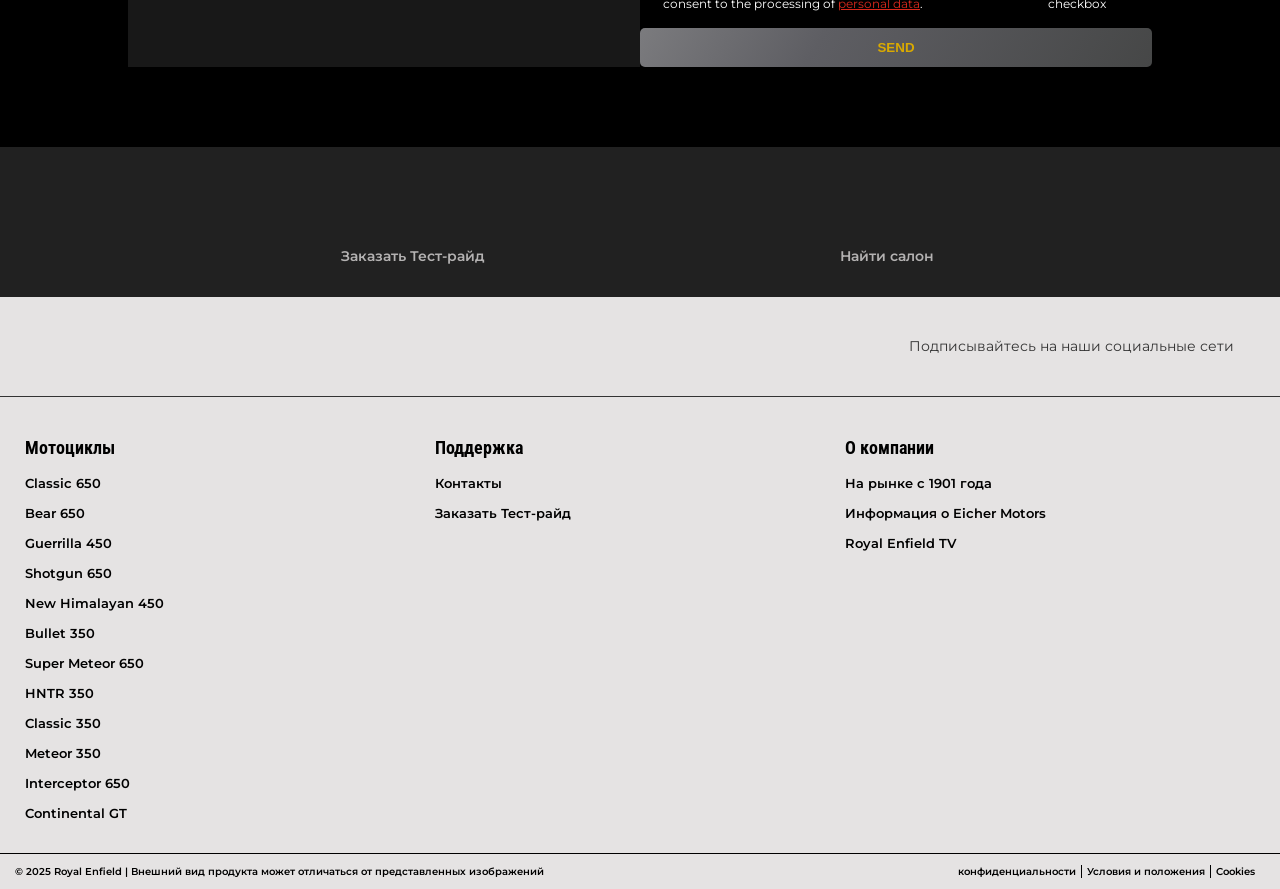
==== commit 80f708d0: "form changes done" ====
--- a/index.html
+++ b/index.html
@@ -2352,7 +2352,7 @@
           <div>
             <h2>Twice the character. Twice the sophistication.</h2>
             <amp-img
-              src="images/book-a-test-ride-motorcycle.webp"
+              src="/content/dam/amp/book-a-test-ride-motorcycle.webp"
               width="360"
               height="282"
               layout="responsive"
@@ -2361,101 +2361,138 @@
           </div>
         </div>
 
-        <div class="form-inside-section">
+        <form method="post" 
+          action-xhr="https://api-uat2.royalenfield.com/v3/core/bikes/book-test-ride" 
+          target="_top"
+          custom-validation-reporting="show-first-on-submit">
           <h3 class="form-title">Order a Test Ride</h3>
-          <form method="post" action-xhr="/api/book-test-ride" target="_top">
-            <div class="form-item">
-              <label for="name">First Name</label>
+
+          <input type="hidden" name="clientId" value="abc">
+          <input type="hidden" name="dealerName" value="abc">
+          <input type="hidden" name="dealerCode" value="abc">
+          <input type="hidden" name="modelCode" value="abc">
+          <input type="hidden" name="bikeModelName" value="abbc">
+          <input type="hidden" name="leadDynamics" value="abc">
+          <input type="hidden" name="cityName" value="abc">
+          <input type="hidden" name="bike" value="abc">
+          <input type="hidden" name="buyPlanDate" value="abc">
+
+
+          <input type="hidden" name="x-custom-country" value="in">
+          <input type="hidden" name="x-custom-language" value="en">
+
+          <div class="form-item">
+            <label for="name">First Name</label>
+            <input
+              type="text"
+              id="name"
+              name="name"
+              placeholder="Enter your first name"
+              required
+            />
+            <span visible-when-invalid="valueMissing" validation-for="name">Please Enter your first Name</span>
+          </div>
+
+          <div class="form-item">
+            <label for="surname">Last Name</label>
+            <input
+              type="text"
+              id="surname"
+              name="surname"
+              placeholder="Enter your last name"
+              required
+            />
+            <span visible-when-invalid="valueMissing" validation-for="surname">Please Enter your Surname Name</span>
+          </div>
+
+          <div class="form-item">
+            <label for="phone">Mobile number</label>
+            <div class="group-input">
+              <span aria-hidden="true">+7</span>
               <input
-                type="text"
-                id="name"
-                name="fName"
-                placeholder="Enter your first name"
+                type="tel"
+                id="phone"
+                name="phone"
+                placeholder="Enter your mobile number"
                 required
+                aria-label="Mobile number starting with country code +7"
               />
             </div>
-            <div class="form-item">
-              <label for="surname">Last Name</label>
-              <input
-                type="text"
-                id="surname"
-                name="lName"
-                placeholder="Enter your last name"
-                required
-              />
-            </div>
-            <div class="form-item">
-              <label for="phone">Mobile number</label>
-              <div class="group-input">
-                <span aria-hidden="true">+7</span>
-                <input
-                  type="tel"
-                  id="phone"
-                  name="mobile"
-                  placeholder="Enter your mobile number"
-                  required
-                />
-              </div>
-            </div>
-            <div class="form-item">
-              <label for="email">E-mail</label>
-              <input
-                type="email"
-                id="email"
-                name="email"
-                placeholder="Enter your email address"
-                required
-              />
-            </div>
-            <div class="form-item">
-              <label for="state">State</label>
-              <input
-                type="text"
-                id="state"
-                name="stateName"
-                placeholder="Enter your state"
-                required
-              />
-            </div>
-            <input type="hidden" name="callingCode" value="+7" />
-            <div class="disclaimer">
-              Disclaimer: By signing this form/checking the box, you acknowledge
-              and agree that we may use the information you provide to contact
-              you via email, text message and phone calls to provide information
-              related to our product or service and/or for advertising and
-              marketing purposes. All information provided will be protected and
-              processed in accordance with our privacy policy.
-            </div>
-            <div class="checkbox">
-              <input type="checkbox" id="consent" name="consent" required />
-              <label for="consent">
-                I accept
-                <a
-                  href="https://www.royalenfield.com/ru/ru/legal/terms-and-conditions/"
-                  target="_blank"
-                  >the terms of the user agreement</a
-                >
-                and give my consent to the processing of
-                <a
-                  href="https://www.royalenfield.com/ru/ru/legal/privacy-policy/"
-                  target="_blank"
-                  >personal data</a
-                >.
-              </label>
-            </div>
-            <button class="submit-btn" type="submit">SEND</button>
-            <div submit-success style="background: red">
-              <template type="amp-mustache">
-                <p>Thank you! Your test ride request has been submitted.</p>
-              </template>
-            </div>
-            <div submit-error>
-              <template type="amp-mustache">
-                <p>Oops! Something went wrong. Please try again.</p>
-              </template>
-            </div>
-          </form>
-        </div>
+          </div>
+          <span visible-when-invalid="valueMissing" validation-for="phone">Please Enter your Phone Number</span>
+
+          <div class="form-item">
+            <label for="email">E-mail</label>
+            <input
+              type="email"
+              id="email"
+              name="email"
+              placeholder="Enter your email address"
+              required
+            />
+            <span visible-when-invalid="valueMissing" validation-for="email">Please Enter a correct email id</span>
+            <span visible-when-invalid="typeMismatch" validation-for="email">Please Enter a correct email id</span>
+          </div>
+          <!-- 
+          <div class="form-item">
+            <label for="postal">Postal code</label>
+            <input
+              type="text"
+              id="postal"
+              name="postal"
+              placeholder="Enter your postal code"
+              required
+            />
+          </div> -->
+
+          <div class="form-item">
+            <label for="state">State</label>
+            <input
+              type="text"
+              id="state"
+              name="state"
+              placeholder="Enter your state"
+              required
+            />
+            <span visible-when-invalid="valueMissing" validation-for="state">Please Enter your State</span>
+          </div>
+
+          <div class="disclaimer">
+            Disclaimer: By signing this form/checking the box, you acknowledge
+            and agree that we may use the information you provide to contact you
+            via email, text message and phone calls to provide information
+            related to our product or service and/or for advertising and
+            marketing purposes. All information provided will be protected and
+            processed in accordance with our privacy policy.
+          </div>
+
+          <div class="checkbox">
+            <input type="checkbox" id="consent" name="consent" required />
+            <label for="consent">
+              I accept
+              <a
+                href="https://www.royalenfield.com/ru/ru/legal/terms-and-conditions/"
+                target="_blank"
+                >the terms of the user agreement</a
+              >
+              and give my consent to the processing of
+              <a
+                href="https://www.royalenfield.com/ru/ru/legal/privacy-policy/"
+                target="_blank"
+                >personal data</a
+              >.
+            </label>
+            <span visible-when-invalid="valueMissing" validation-for="consent">Please check the checkbox</span>
+          </div>
+
+          <button
+            class="submit-btn"
+            type="submit"
+            aria-label="Submit form to order a test ride"
+          >
+            SEND
+          </button>
+        </form>
       </section>
 
       <section class="secondary-footer">
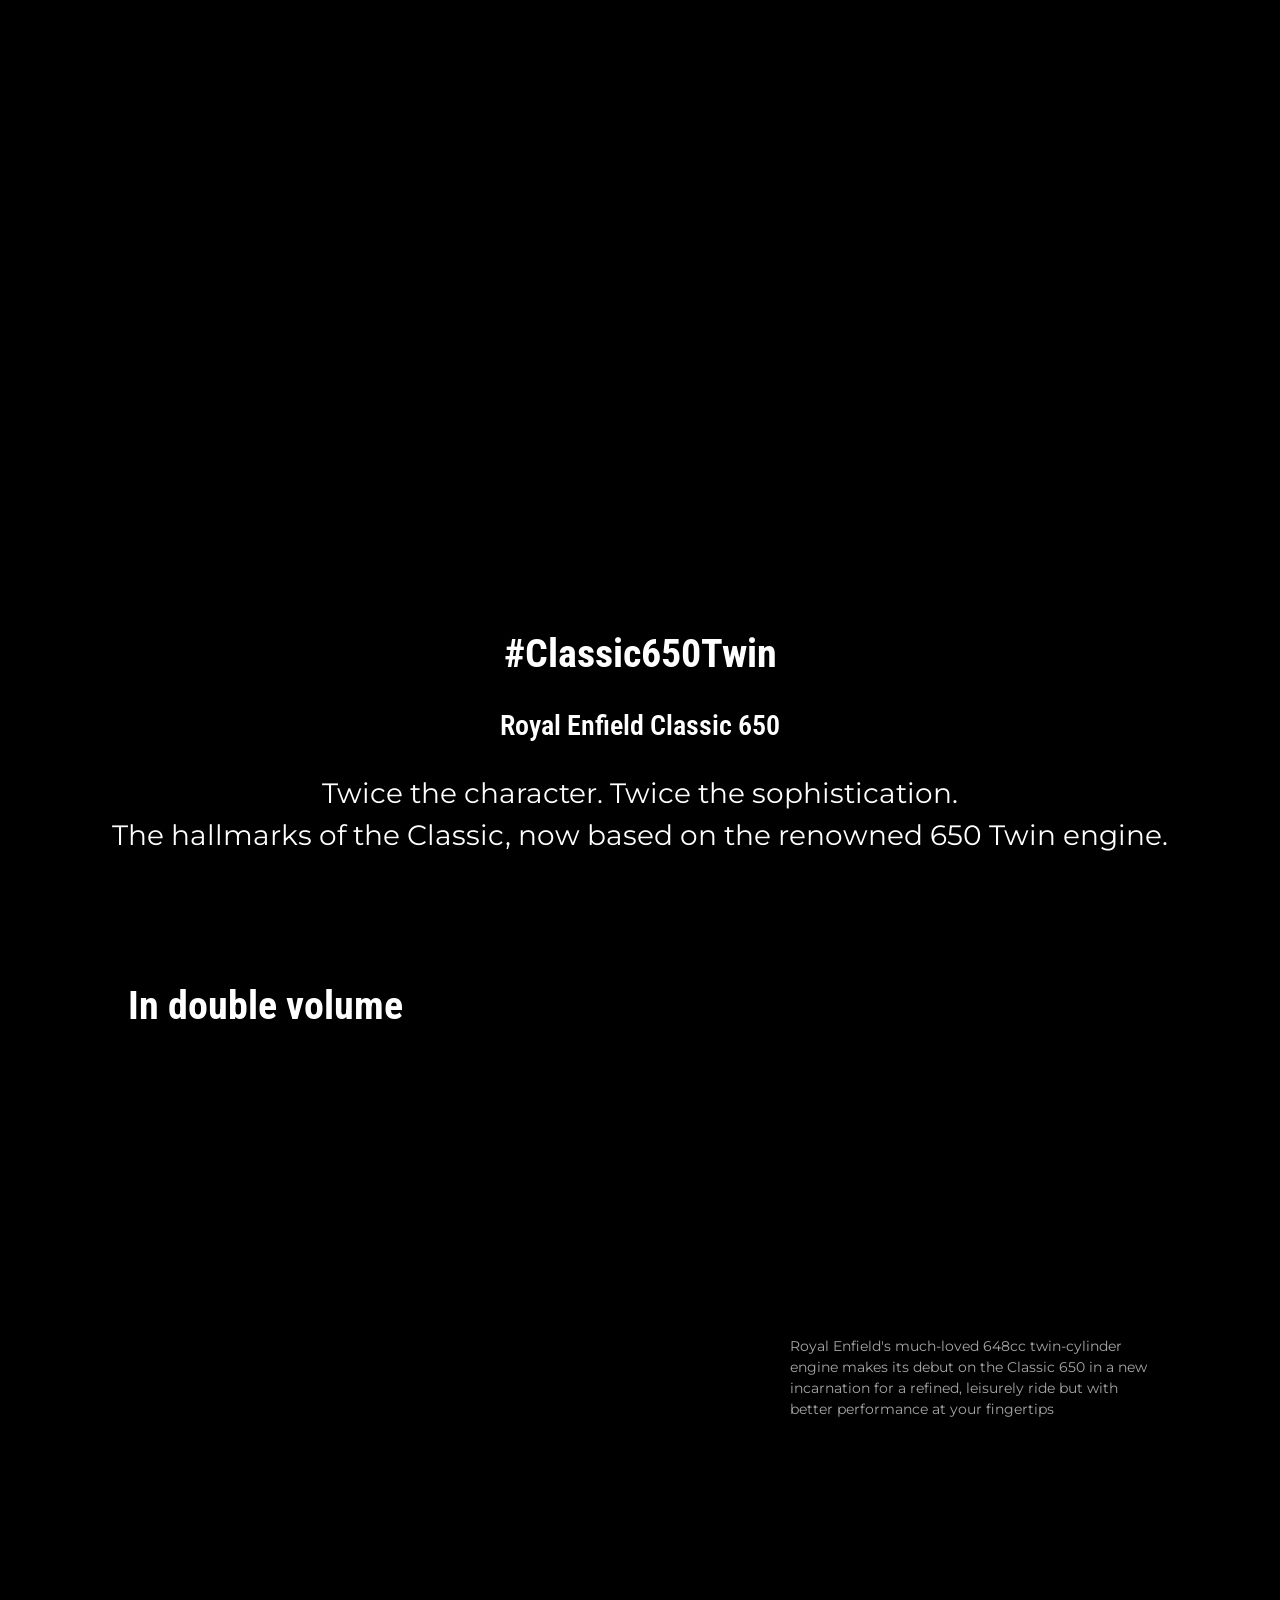
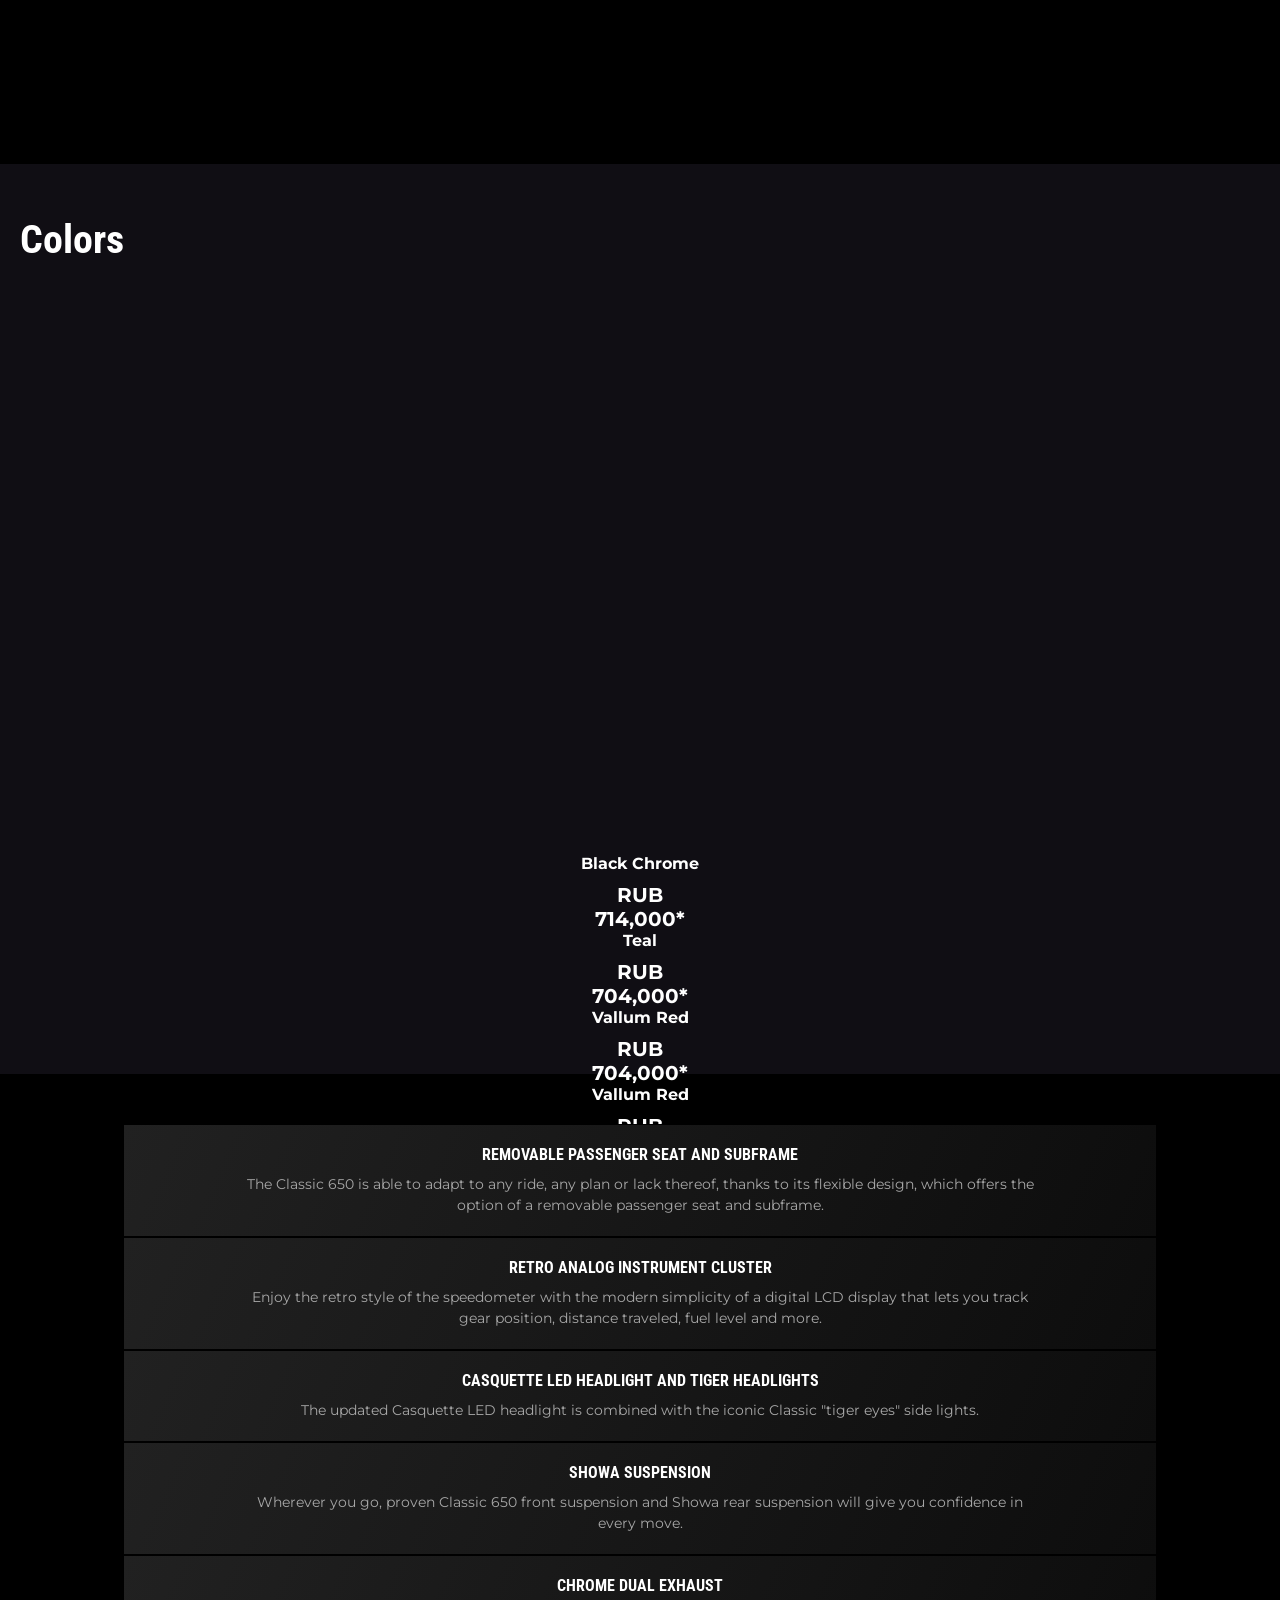
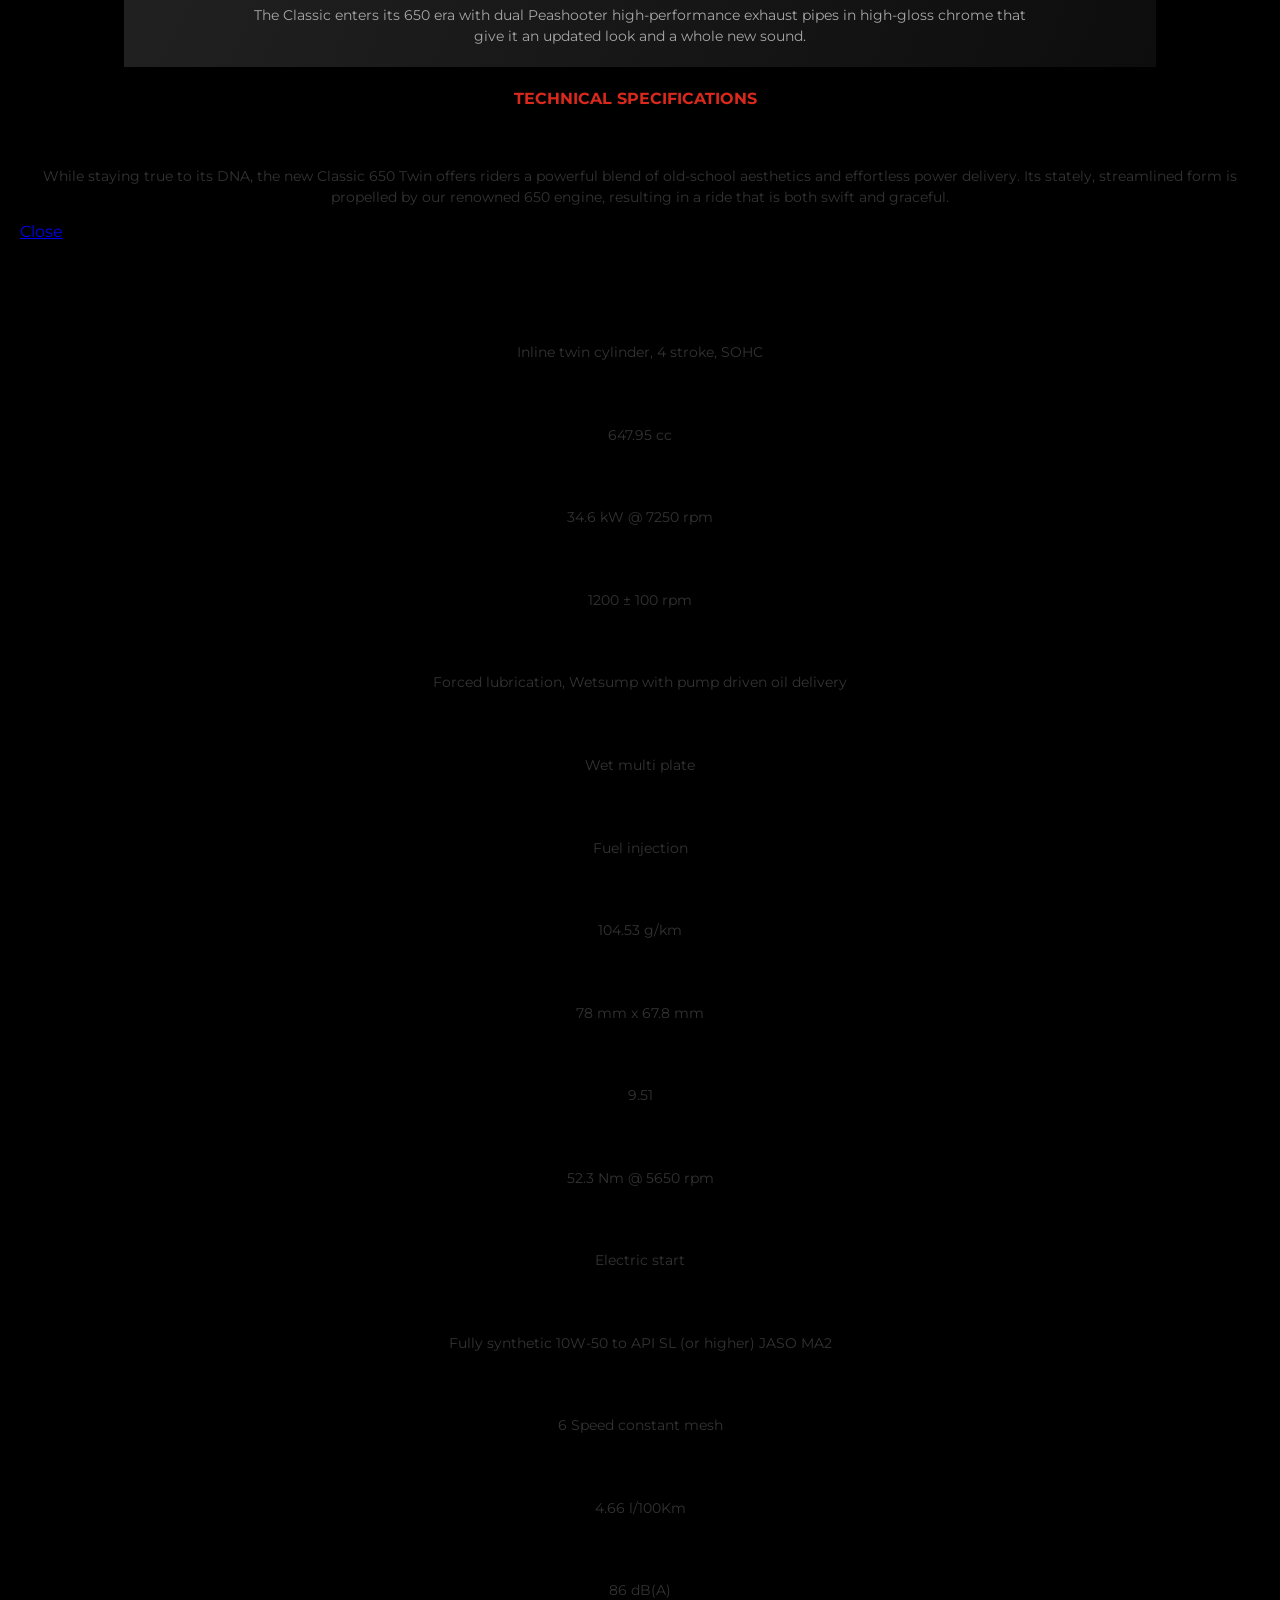
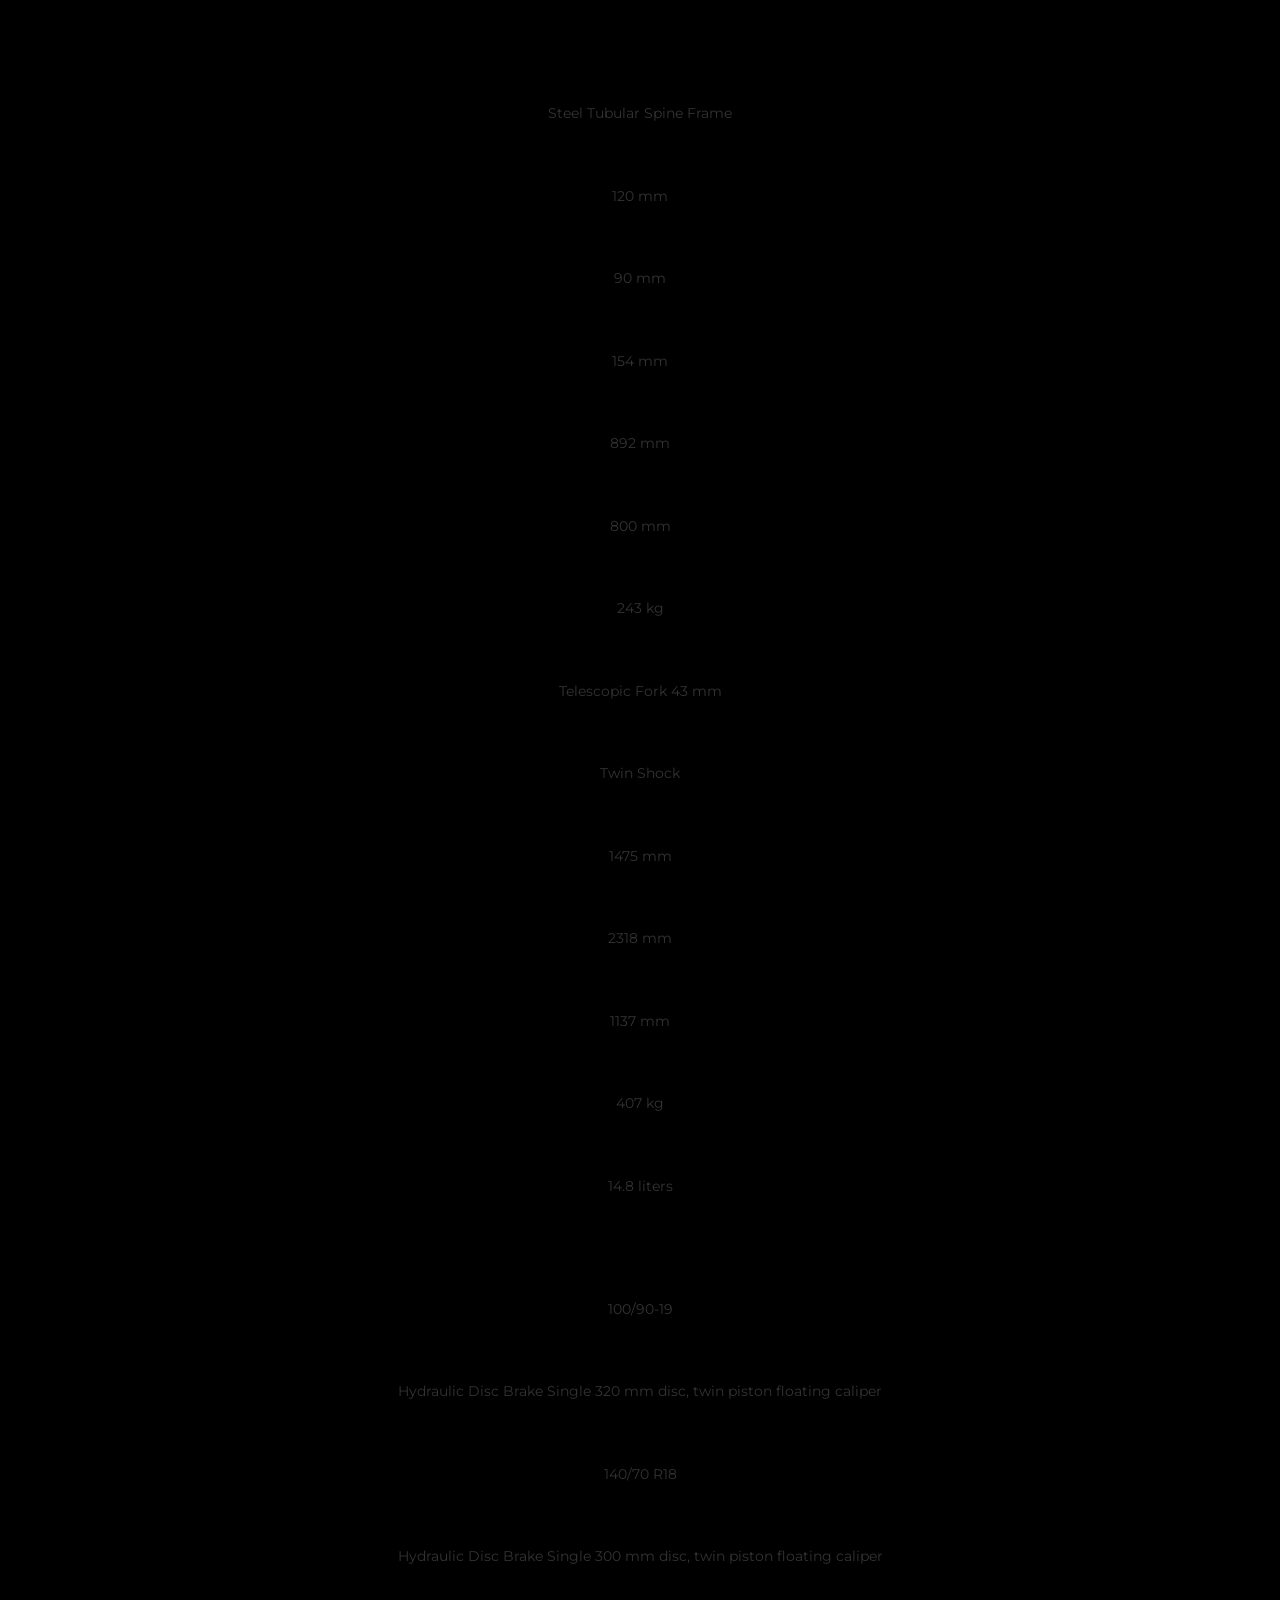
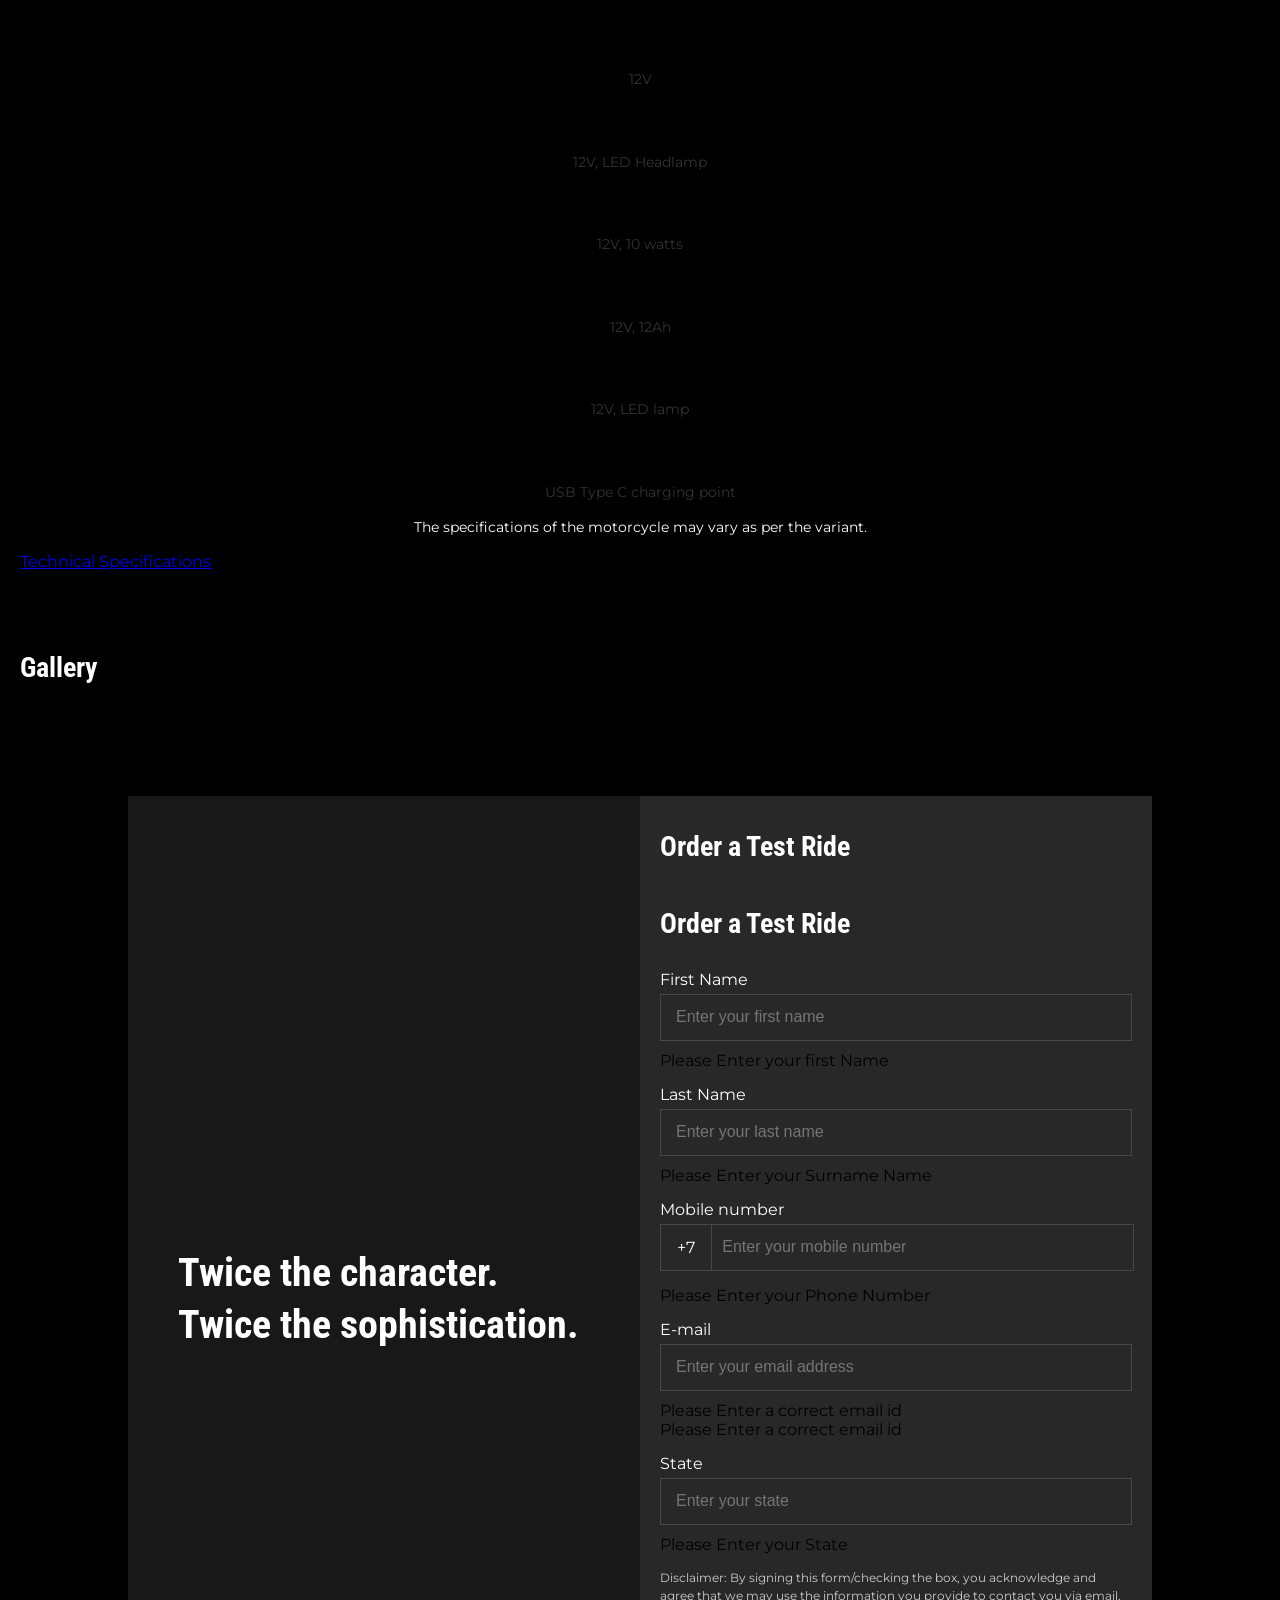
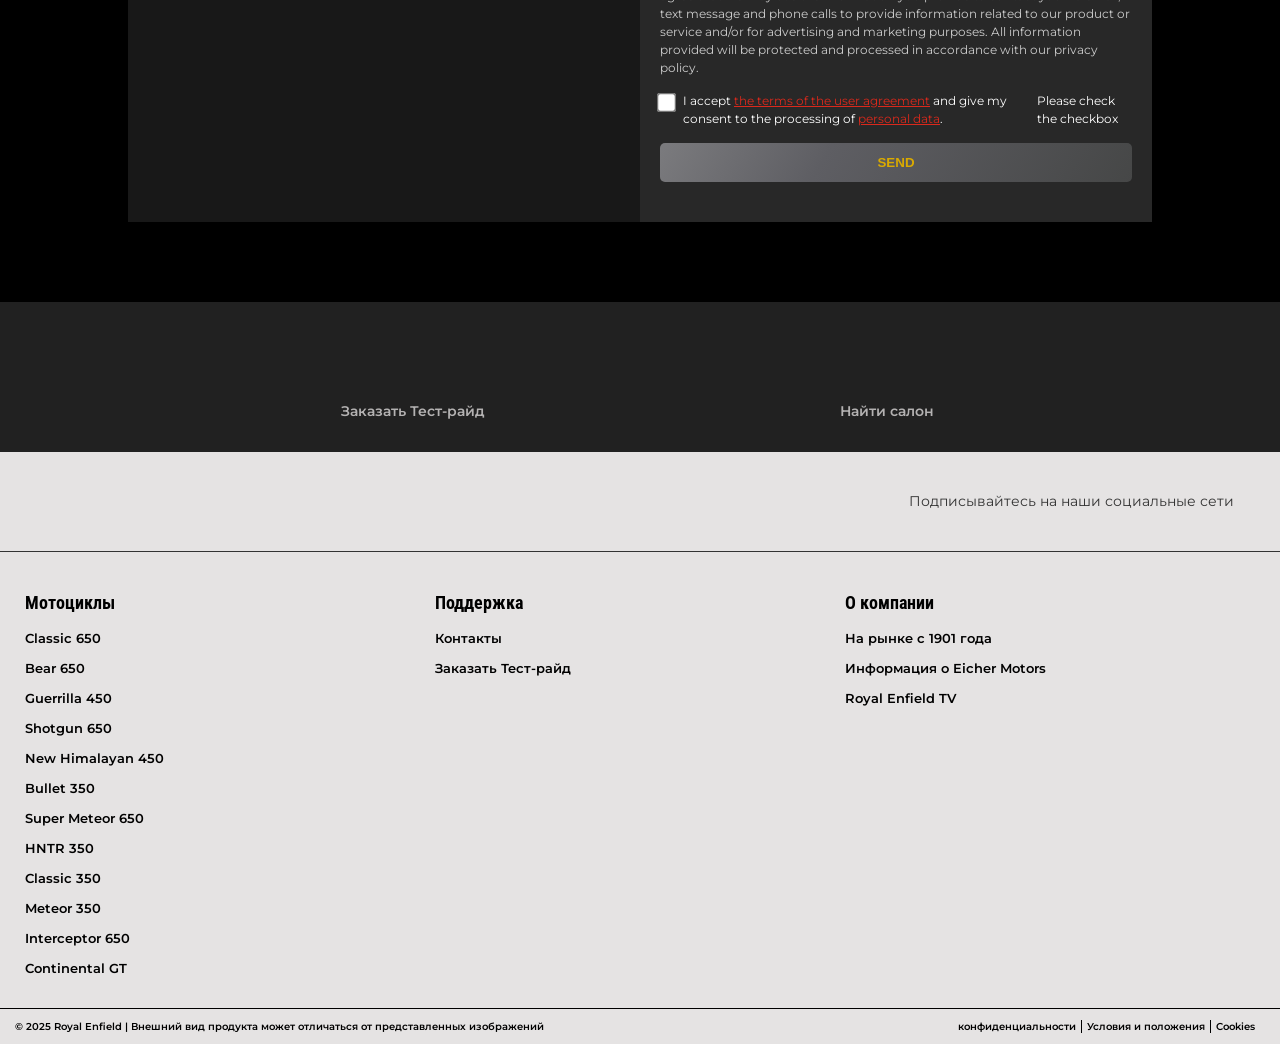
==== commit c7bf1d98: "FIX: major UI issues" ====
--- a/index.html
+++ b/index.html
@@ -1,1025 +1,1128 @@
 <!DOCTYPE html>
 <html ⚡>
-  <head>
-    <meta charset="utf-8" />
-    <title>
-      Royal Enfield Classic 650 Motorcycle Price, Images &amp; Colors
-    </title>
-    <link rel="canonical" href="https://example.com/demo.html" />
-    <meta
-      name="viewport"
-      content="width=device-width,minimum-scale=1,initial-scale=1"
-    />
-    <meta
-      name="description"
-      content="Royal Enfield Classic 650 motorcycle price . Explore Classic 650 specs, features, colours, images &amp; more. Book a free Test Ride now!"
-    />
-    <!-- Updated Tags -->
-    <meta itemprop="name" />
-    <meta itemprop="keywords" />
-    <meta
-      content="Royal Enfield Classic 650 motorcycle price. Explore Classic 650 specs, features, colours, images &amp; more. Book a free Test Ride now!"
-      itemprop="description"
-    />
-    <meta
-      content="/content/dam/royal-enfield/royal-enfield-logo.jpg"
-      itemprop="image"
-    />
-    <meta
-      content="Royal Enfield Classic 650 Motorcycle Price, Images &amp; Colors "
-      itemprop="title"
-    />
-
-    <meta content="summary_large_image" name="twitter:card" />
-    <meta content="https://www.royalenfield.com" name="twitter:site" />
-    <meta
-      content="Royal Enfield Classic 650 Motorcycle Price, Images &amp; Colors "
-      name="twitter:title"
-    />
-    <meta
-      content="Royal Enfield Classic 650 motorcycle price . Explore Classic 650 specs, features, colours, images &amp; more. Book a free Test Ride now!"
-      name="twitter:seoDescription"
-    />
-    <meta
-      content="https://www.royalenfield.com/content/dam/royal-enfield/royal-enfield-logo.jpg"
-      name="twitter:image:src"
-    />
-    <meta property="og:site_name" />
-    <meta content="website" property="og:type" />
-    <meta
-      content="Royal Enfield Classic 650 Motorcycle Price, Images &amp; Colors "
-      property="og:title"
-    />
-    <meta content="https://www.royalenfield.com" property="og:url" />
-    <meta
-      content="https://www.royalenfield.com/content/dam/royal-enfield/royal-enfield-logo.jpg"
-      property="og:image"
-    />
-    <meta
-      content="Royal Enfield Classic 650 motorcycle price . Explore Classic 650 specs, features, colours, images &amp; more. Book a free Test Ride now!"
-      property="og:description"
-    />
-    <link
-      href="/images/favicon.png"
-      rel="icon"
-      sizes="16x16"
-      type="image/png"
-    />
-
-    <!-- AMP scripts must be in head -->
-    <script async src="https://cdn.ampproject.org/v0.js"></script>
-    <script
-      async
-      custom-element="amp-carousel"
-      src="https://cdn.ampproject.org/v0/amp-carousel-0.2.js"
-    ></script>
-    <script
-      async
-      custom-element="amp-sidebar"
-      src="https://cdn.ampproject.org/v0/amp-sidebar-0.1.js"
-    ></script>
-    <script
-      async
-      custom-element="amp-lightbox"
-      src="https://cdn.ampproject.org/v0/amp-lightbox-0.1.js"
-    ></script>
-    <script
-      async
-      custom-element="amp-form"
-      src="https://cdn.ampproject.org/v0/amp-form-0.1.js"
-    ></script>
-
-    <link
-      href="https://fonts.googleapis.com/css2?family=Roboto+Condensed:wght@300;400;700&display=swap"
-      rel="stylesheet"
-    />
-    <link
-      href="https://fonts.googleapis.com/css2?family=Montserrat:wght@100..900&display=swap"
-      rel="stylesheet"
-    />
-
-    <!-- Rest of your head content remains the same -->
+
+<head>
+  <meta charset="utf-8" />
+  <title>
+    Royal Enfield Classic 650 Motorcycle Price, Images &amp; Colors
+  </title>
+  <link rel="canonical" href="https://example.com/demo.html" />
+  <meta name="viewport" content="width=device-width,minimum-scale=1,initial-scale=1" />
+  <meta name="description"
+    content="Royal Enfield Classic 650 motorcycle price . Explore Classic 650 specs, features, colours, images &amp; more. Book a free Test Ride now!" />
+  <!-- Updated Tags -->
+  <meta itemprop="name" />
+  <meta itemprop="keywords" />
+  <meta
+    content="Royal Enfield Classic 650 motorcycle price. Explore Classic 650 specs, features, colours, images &amp; more. Book a free Test Ride now!"
+    itemprop="description" />
+  <meta content="/content/dam/royal-enfield/royal-enfield-logo.jpg" itemprop="image" />
+  <meta content="Royal Enfield Classic 650 Motorcycle Price, Images &amp; Colors " itemprop="title" />
+
+  <meta content="summary_large_image" name="twitter:card" />
+  <meta content="https://www.royalenfield.com" name="twitter:site" />
+  <meta content="Royal Enfield Classic 650 Motorcycle Price, Images &amp; Colors " name="twitter:title" />
+  <meta
+    content="Royal Enfield Classic 650 motorcycle price . Explore Classic 650 specs, features, colours, images &amp; more. Book a free Test Ride now!"
+    name="twitter:seoDescription" />
+  <meta content="https://www.royalenfield.com/content/dam/royal-enfield/royal-enfield-logo.jpg"
+    name="twitter:image:src" />
+  <meta property="og:site_name" />
+  <meta content="website" property="og:type" />
+  <meta content="Royal Enfield Classic 650 Motorcycle Price, Images &amp; Colors " property="og:title" />
+  <meta content="https://www.royalenfield.com" property="og:url" />
+  <meta content="https://www.royalenfield.com/content/dam/royal-enfield/royal-enfield-logo.jpg" property="og:image" />
+  <meta
+    content="Royal Enfield Classic 650 motorcycle price . Explore Classic 650 specs, features, colours, images &amp; more. Book a free Test Ride now!"
+    property="og:description" />
+  <link href="/images/favicon.png" rel="icon" sizes="16x16" type="image/png" />
+
+  <!-- AMP scripts must be in head -->
+  <script async src="https://cdn.ampproject.org/v0.js"></script>
+  <script async custom-element="amp-carousel" src="https://cdn.ampproject.org/v0/amp-carousel-0.2.js"></script>
+  <script async custom-element="amp-sidebar" src="https://cdn.ampproject.org/v0/amp-sidebar-0.1.js"></script>
+  <script async custom-element="amp-lightbox" src="https://cdn.ampproject.org/v0/amp-lightbox-0.1.js"></script>
+  <script async custom-element="amp-form" src="https://cdn.ampproject.org/v0/amp-form-0.1.js"></script>
+
+  <link href="https://fonts.googleapis.com/css2?family=Roboto+Condensed:wght@300;400;700&display=swap"
+    rel="stylesheet" />
+  <link href="https://fonts.googleapis.com/css2?family=Montserrat:wght@100..900&display=swap" rel="stylesheet" />
+
+  <!-- Rest of your head content remains the same -->
+  <style amp-boilerplate>
+    body {
+      -webkit-animation: -amp-start 8s steps(1, end) 0s 1 normal both;
+      -moz-animation: -amp-start 8s steps(1, end) 0s 1 normal both;
+      -ms-animation: -amp-start 8s steps(1, end) 0s 1 normal both;
+      animation: -amp-start 8s steps(1, end) 0s 1 normal both;
+    }
+
+    @-webkit-keyframes -amp-start {
+      from {
+        visibility: hidden;
+      }
+
+      to {
+        visibility: visible;
+      }
+    }
+
+    @-moz-keyframes -amp-start {
+      from {
+        visibility: hidden;
+      }
+
+      to {
+        visibility: visible;
+      }
+    }
+
+    @-ms-keyframes -amp-start {
+      from {
+        visibility: hidden;
+      }
+
+      to {
+        visibility: visible;
+      }
+    }
+
+    @-o-keyframes -amp-start {
+      from {
+        visibility: hidden;
+      }
+
+      to {
+        visibility: visible;
+      }
+    }
+
+    @keyframes -amp-start {
+      from {
+        visibility: hidden;
+      }
+
+      to {
+        visibility: visible;
+      }
+    }
+  </style>
+  <noscript>
     <style amp-boilerplate>
       body {
-        -webkit-animation: -amp-start 8s steps(1, end) 0s 1 normal both;
-        -moz-animation: -amp-start 8s steps(1, end) 0s 1 normal both;
-        -ms-animation: -amp-start 8s steps(1, end) 0s 1 normal both;
-        animation: -amp-start 8s steps(1, end) 0s 1 normal both;
-      }
-      @-webkit-keyframes -amp-start {
-        from {
-          visibility: hidden;
-        }
-        to {
-          visibility: visible;
-        }
-      }
-      @-moz-keyframes -amp-start {
-        from {
-          visibility: hidden;
-        }
-        to {
-          visibility: visible;
-        }
-      }
-      @-ms-keyframes -amp-start {
-        from {
-          visibility: hidden;
-        }
-        to {
-          visibility: visible;
-        }
-      }
-      @-o-keyframes -amp-start {
-        from {
-          visibility: hidden;
-        }
-        to {
-          visibility: visible;
-        }
-      }
-      @keyframes -amp-start {
-        from {
-          visibility: hidden;
-        }
-        to {
-          visibility: visible;
-        }
+        -webkit-animation: none;
+        -moz-animation: none;
+        -ms-animation: none;
+        animation: none;
       }
     </style>
-    <noscript>
-      <style amp-boilerplate>
-        body {
-          -webkit-animation: none;
-          -moz-animation: none;
-          -ms-animation: none;
-          animation: none;
-        }
-      </style>
-    </noscript>
-
-    <!-- Rest of your head content -->
-    <style amp-custom>
-      body {
-        margin: 0;
-        padding: 0;
-        font-family: "Montserrat", sans-serif;
-      }
-
-      .main-section {
-        background-color: #000;
-        margin: 0 auto;
-      }
-
-      h1,
-      h2,
-      h3 {
-        font-family: "Roboto Condensed", sans-serif;
-        margin: 0;
-      }
-
-      h1 {
-        color: #0066cc;
-        text-align: center;
-      }
-
+  </noscript>
+
+  <!-- Rest of your head content -->
+  <style amp-custom>
+    body {
+      margin: 0;
+      padding: 0;
+      font-family: "Montserrat", sans-serif;
+    }
+
+    .main-section {
+      background-color: #000;
+      margin: 0 auto;
+    }
+
+    h1,
+    h2,
+    h3 {
+      font-family: "Roboto Condensed", sans-serif;
+      margin: 0;
+    }
+
+    h1 {
+      color: #0066cc;
+      text-align: center;
+    }
+
+    h2 {
+      color: #fff;
+      font-size: 40px;
+      line-height: 1.3;
+    }
+
+    @media (max-width: 768px) {
       h2 {
-        color: #fff;
-        font-size: 40px;
-        line-height: 1.3;
-      }
-
-      @media (max-width: 768px) {
-        h2 {
-          font-size: 28px;
-          line-height: 1.2;
-        }
-      }
-
-      @media (min-width: 768px) and (max-width: 991px) {
-        h2 {
-          font-size: 38px;
-          line-height: 1.2;
-        }
-      }
-
-      p {
-        font-size: 16px;
-        color: #333;
-        text-align: center;
-        line-height: 1.5;
-      }
-
-      .amp-slider amp-carousel {
-        border-radius: 8px;
-        overflow: hidden;
-        box-shadow: 0 2px 8px rgb(0 0 0 / 0.2);
-      }
-
-      .amp-slider .amp-first-image {
-        min-width: 100%;
-        max-height: 250px;
-        display: block;
-      }
-
-      .amp-slider .amp-first-image img {
-        display: block;
-        object-fit: contain;
-      }
-
-      .amp-slider .slide-text {
-        background: linear-gradient(114deg, rgb(33, 33, 33), rgb(13, 13, 13));
-        background-image: linear-gradient(
-            90deg,
-            rgb(77, 77, 77),
-            rgb(22, 22, 22)
-          )
-          1 / 1 / 0 stretch;
-        border-style: solid;
-        border-width: 1px;
-        padding: 20px;
-        position: relative;
-        width: 60%;
-        margin: auto;
-        margin-top: 0px;
-      }
-
+        font-size: 28px;
+        line-height: 1.2;
+      }
+    }
+
+    @media (min-width: 768px) and (max-width: 991px) {
+      h2 {
+        font-size: 38px;
+        line-height: 1.2;
+      }
+    }
+
+    p {
+      font-size: 16px;
+      color: #333;
+      text-align: center;
+      line-height: 1.5;
+    }
+
+    .amp-slider amp-carousel {
+      border-radius: 8px;
+      overflow: hidden;
+      box-shadow: 0 2px 8px rgb(0 0 0 / 0.2);
+    }
+
+    .amp-slider .amp-first-image {
+      min-width: 100%;
+      max-height: 250px;
+      display: block;
+    }
+
+    .amp-slider .amp-first-image img {
+      display: block;
+      object-fit: contain;
+    }
+
+    .amp-slider .slide-text {
+      background: linear-gradient(114deg, rgb(33, 33, 33), rgb(13, 13, 13));
+      background-image: linear-gradient(90deg,
+          rgb(77, 77, 77),
+          rgb(22, 22, 22)) 1 / 1 / 0 stretch;
+      border-style: solid;
+      border-width: 1px;
+      padding: 20px;
+      position: relative;
+      width: 60%;
+      margin: auto;
+      margin-top: 0px;
+    }
+
+    .amp-slider .slide-text p {
+      color: #a7a7a7;
+      text-align: center;
+      max-width: 80%;
+      margin: 10px auto 0;
+    }
+
+    .amp-slider .slide-text h3 {
+      color: #fff;
+      text-align: center;
+      font-size: 16px;
+      text-transform: uppercase;
+    }
+
+    @media (max-width: 768px) {
       .amp-slider .slide-text p {
-        color: #a7a7a7;
-        text-align: center;
-        max-width: 80%;
-        margin: 10px auto 0;
+        max-width: 100%;
+        text-align: left;
       }
 
       .amp-slider .slide-text h3 {
-        color: #fff;
-        text-align: center;
-        font-size: 16px;
-        text-transform: uppercase;
-      }
-
-      @media (max-width: 768px) {
-        .amp-slider .slide-text p {
-          max-width: 100%;
-          text-align: left;
-        }
-
-        .amp-slider .slide-text h3 {
-          text-align: left;
-        }
-      }
-
-      .amp-slider .amp-carousel-button {
-        top: 0%;
-        width: 34px;
-        height: 34px;
-        border-radius: 100px;
-        margin: 0;
-        background-color: #3c3c3c;
-        border: 1px solid #575757;
-      }
-
-      .amp-slider .amp-carousel-button:focus {
-        outline: none;
-      }
-
-      @media (min-width: 768px) {
-        .amp-slider-item {
-          display: flex;
-          align-items: center;
-          flex-direction: column;
-          width: 100%;
-          gap: 0 20px;
-          height: auto;
-        }
-
-        p {
-          font-size: 14px;
-        }
-        .amp-slider {
-          padding: 50px 20px;
-        }
-
-        .amp-slider amp-carousel {
-          max-height: 430px;
-        }
-
-        .amp-slider .slide-text {
-          width: 80%;
-          margin: 0 auto;
-        }
-      }
-
-      @media (min-width: 1367px) {
-        .amp-slider {
-          padding: 30px 10%;
-        }
-      }
-
-      header {
-        background: #000;
-        color: #fff;
+        text-align: left;
+      }
+    }
+
+    .amp-slider .amp-carousel-button {
+      top: 0%;
+      width: 34px;
+      height: 34px;
+      border-radius: 100px;
+      margin: 0;
+      background-color: #3c3c3c;
+      border: 1px solid #575757;
+    }
+
+    .amp-slider .amp-carousel-button:focus {
+      outline: none;
+    }
+
+    @media (min-width: 768px) {
+      .amp-slider-item {
         display: flex;
         align-items: center;
-        justify-content: flex-end;
-        position: fixed;
-        top: 0;
-        left: 0;
-        right: 0;
+        flex-direction: column;
         width: 100%;
-        z-index: 9;
+        gap: 0 20px;
+        height: auto;
+      }
+
+      p {
+        font-size: 14px;
+      }
+
+      .amp-slider {
+        padding: 50px 20px;
+      }
+
+      .amp-slider amp-carousel {
+        max-height: 430px;
+      }
+
+      .amp-slider .slide-text {
+        width: 80%;
         margin: 0 auto;
-        height: 73px;
-      }
-
-      @media (max-width: 768px) {
-        header {
-          height: 50px;
-        }
-        .amp-slider {
-          padding: 30px 20px 0;
-        }
-        .amp-slider .amp-first-image {
-          width: 100%;
-          height: 250px;
-        }
-
-        .amp-slider .amp-first-image img {
-          object-fit: contain;
-        }
-
-        .amp-slider .amp-carousel-button {
-          margin-top: 300px;
-          margin-inline: 0px;
-        }
-
-        .amp-slider amp-carousel {
-          height: 580px;
-          margin-bottom: 30px;
-        }
-
-        .amp-slider .slide-text {
-          height: 100%;
-        }
-      }
-
-      .logo {
-        display: block;
+      }
+    }
+
+    @media (min-width: 1367px) {
+      .amp-slider {
+        padding: 30px 10%;
+      }
+    }
+
+    header {
+      background: #000;
+      color: #fff;
+      display: flex;
+      align-items: center;
+      justify-content: flex-end;
+      position: fixed;
+      top: 0;
+      left: 0;
+      right: 0;
+      width: 100%;
+      z-index: 9;
+      margin: 0 auto;
+      height: 73px;
+    }
+
+    @media (max-width: 768px) {
+      header {
+        height: 50px;
+      }
+
+      .amp-slider {
+        padding: 30px 20px 0;
+      }
+
+      .amp-slider .amp-first-image {
         width: 100%;
-        max-width: 100px;
-        height: auto;
-      }
-
+        height: 250px;
+      }
+
+      .amp-slider .amp-first-image img {
+        object-fit: contain;
+      }
+
+      .amp-slider .amp-carousel-button {
+        margin-top: 300px;
+        margin-inline: 0px;
+      }
+
+      .amp-slider amp-carousel {
+        height: 580px;
+        margin-bottom: 30px;
+      }
+
+      .amp-slider .slide-text {
+        height: 100%;
+      }
+    }
+
+    .logo {
+      display: block;
+      width: 100%;
+      max-width: 100px;
+      height: auto;
+    }
+
+    .logo amp-img {
+      width: 100%;
+      max-width: 250px;
+      height: auto;
+      display: block;
+    }
+
+    @media (max-width: 768px) {
       .logo amp-img {
         width: 100%;
-        max-width: 250px;
+        max-width: 150px;
         height: auto;
         display: block;
       }
-
-      @media (max-width: 768px) {
-        .logo amp-img {
-          width: 100%;
-          max-width: 150px;
-          height: auto;
-          display: block;
-        }
-      }
-
+    }
+
+    .logo img {
+      height: auto;
+      min-height: auto;
+      width: 100%;
+      max-width: 200px;
+      min-width: 200px;
+    }
+
+    @media (max-width: 768px) {
       .logo img {
         height: auto;
         min-height: auto;
         width: 100%;
-        max-width: 200px;
-        min-width: 200px;
-      }
-
-      @media (max-width: 768px) {
-        .logo img {
-          height: auto;
-          min-height: auto;
-          width: 100%;
-          max-width: 100px;
-          min-width: 100px;
-        }
-      }
-
-      .fixed-nav {
-        position: fixed;
-        bottom: 6rem;
-        left: 0;
-        right: 0;
-      }
-
-      .fixed-nav a {
-        display: block;
-        border: 1px solid #fff;
-        color: #fff;
-        background-color: #000;
-        text-align: center;
-      }
-
-      .fixed-nav a:last-child {
-        background-color: #da291c;
-        border-color: #da291c;
-      }
-
-      .amp-sidebar-mask {
-        background-color: transparent;
-      }
-
-      .banner-wrapper {
-        height: 100vh;
-        position: relative;
-        width: 100%;
-        overflow: hidden;
-      }
-
-      .banner-image amp-img {
-        object-fit: cover;
-      }
-
-      .banner-image {
-        position: absolute;
-        top: 0;
-        left: 0;
-        width: 100%;
-        height: 100%;
-      }
-
-      .gradient-overlay {
-        position: absolute;
-        top: 0;
-        left: 0;
-        width: 100%;
-        height: 100%;
-        background: linear-gradient(0deg, #000 15%, transparent);
-        z-index: 1;
-      }
-
-      .overlay-text {
-        position: absolute;
-        bottom: 0;
-        left: 0;
-        right: 0;
-        color: #fff;
-        font-size: 2rem;
-        margin: 0 auto;
-        text-align: center;
-        padding: 1rem 3rem;
-        z-index: 2;
+        max-width: 100px;
+        min-width: 100px;
+      }
+    }
+
+    .fixed-nav {
+      position: fixed;
+      bottom: 6rem;
+      left: 0;
+      right: 0;
+    }
+
+    .fixed-nav a {
+      display: block;
+      border: 1px solid #fff;
+      color: #fff;
+      background-color: #000;
+      text-align: center;
+    }
+
+    .fixed-nav a:last-child {
+      background-color: #da291c;
+      border-color: #da291c;
+    }
+
+    .amp-sidebar-mask {
+      background-color: transparent;
+    }
+
+    .banner-wrapper {
+      height: 100vh;
+      position: relative;
+      width: 100%;
+      overflow: hidden;
+    }
+
+    .banner-image amp-img {
+      object-fit: cover;
+    }
+
+    .banner-image {
+      position: absolute;
+      top: 0;
+      left: 0;
+      width: 100%;
+      height: 100%;
+    }
+
+    .gradient-overlay {
+      position: absolute;
+      top: 0;
+      left: 0;
+      width: 100%;
+      height: 100%;
+      background: linear-gradient(0deg, #000 15%, transparent);
+      z-index: 1;
+    }
+
+    .overlay-text {
+      position: absolute;
+      bottom: 0;
+      left: 0;
+      right: 0;
+      color: #fff;
+      font-size: 2rem;
+      margin: 0 auto;
+      text-align: center;
+      padding: 1rem 3rem;
+      z-index: 2;
+    }
+
+    .overlay-text h1 {
+      font-size: 40px;
+      line-height: 48px;
+      margin: 0;
+      padding-bottom: 30px;
+      width: 100%;
+      color: #fff;
+    }
+
+    .overlay-text h2 {
+      font-size: 28px;
+      font-weight: 600;
+    }
+
+    .overlay-text p {
+      font-size: 28px;
+      font-weight: 400;
+      color: #fff;
+    }
+
+    @media (max-width: 768px) {
+      .overlay-text p {
+        font-size: 14px;
       }
 
       .overlay-text h1 {
-        font-size: 40px;
-        line-height: 48px;
-        margin: 0;
-        padding-bottom: 30px;
-        width: 100%;
-        color: #fff;
-      }
-
-      .overlay-text h2 {
-        font-size: 28px;
-        font-weight: 600;
-      }
-
-      .overlay-text p {
-        font-size: 28px;
-        font-weight: 400;
-        color: #fff;
-      }
-
-      @media (max-width: 768px) {
-        .overlay-text p {
-          font-size: 14px;
-        }
-        .overlay-text h1 {
-          padding-bottom: 20px;
-        }
-      }
-
-      .amp-engine {
-        color: #fff;
-        padding: 80px 10%;
-        position: relative;
-      }
-
-      .amp-engine h2 {
-        margin-bottom: 40px;
-      }
-
+        padding-bottom: 20px;
+      }
+    }
+
+    .amp-engine {
+      color: #fff;
+      padding: 80px 10%;
+      position: relative;
+    }
+
+    .amp-engine h2 {
+      margin-bottom: 40px;
+    }
+
+    .engine-image {
+      display: flex;
+      align-items: center;
+      gap: 50px;
+    }
+
+    .amp-engine p {
+      color: #a6a6a6;
+      text-align: left;
+    }
+
+    .amp-engine-img {
+      max-width: 100%;
+      min-width: 612px;
+      height: 612px;
+      margin: auto;
+      position: relative;
+    }
+
+    .amp-engine-img img {
+      width: 100%;
+      height: 100%;
+    }
+
+    @media (max-width: 768px) {
       .engine-image {
-        display: flex;
-        align-items: center;
-        gap: 50px;
-      }
-
-      .amp-engine p {
-        color: #a6a6a6;
-        text-align: left;
+        flex-direction: column;
       }
 
       .amp-engine-img {
         max-width: 100%;
-        min-width: 612px;
-        height: 612px;
+        min-width: 300px;
+        height: 300px;
         margin: auto;
         position: relative;
       }
+
       .amp-engine-img img {
+        width: 300px;
+        height: 300px;
+      }
+
+      .amp-engine p {
+        padding: 0;
+      }
+    }
+
+    footer {
+      background-color: #e5e3e3;
+      padding: 25px 0 0;
+    }
+
+    .footer-bottom {
+      border-top: 1px solid #000;
+      display: flex;
+      align-items: center;
+      justify-content: space-between;
+      padding: 0 15px;
+    }
+
+    @media (max-width: 768px) {
+      footer {
+        flex-wrap: wrap;
+        padding: 25px;
+      }
+
+      footer .footer-links {
         width: 100%;
-        height: 100%;
-      }
-
-      @media (max-width: 768px) {
-        .engine-image {
-          flex-direction: column;
-        }
-
-        .amp-engine-img {
-          max-width: 100%;
-          min-width: 300px;
-          height: 300px;
-          margin: auto;
-          position: relative;
-        }
-        .amp-engine-img img {
-          width: 300px;
-          height: 300px;
-        }
-
-        .amp-engine p {
-          padding: 0;
-        }
-      }
-
-      footer {
-        background-color: #e5e3e3;
-        padding: 25px 0 0;
+      }
+    }
+
+    footer .footer-cols {
+      display: grid;
+      grid-template-columns: 1fr 1fr 1fr;
+      justify-content: space-between;
+      padding: 0 25px;
+    }
+
+    @media (max-width: 768px) {
+      footer .footer-cols {
+        grid-template-columns: 1fr;
+        margin-bottom: 25px;
+        padding: 0;
       }
 
       .footer-bottom {
-        border-top: 1px solid #000;
-        display: flex;
-        align-items: center;
-        justify-content: space-between;
-        padding: 0 15px;
-      }
-
-      @media (max-width: 768px) {
-        footer {
-          flex-wrap: wrap;
-          padding: 25px;
-        }
-
-        footer .footer-links {
-          width: 100%;
-        }
-      }
-
-      footer .footer-cols {
-        display: grid;
-        grid-template-columns: 1fr 1fr 1fr;
-        justify-content: space-between;
-        padding: 0 25px;
-      }
-
-      @media (max-width: 768px) {
-        footer .footer-cols {
-          grid-template-columns: 1fr;
-          margin-bottom: 25px;
-          padding: 0;
-        }
-
-        .footer-bottom {
-          flex-direction: column;
-          border: none;
-          padding: 0;
-          align-items: flex-start;
-        }
-      }
-
-      footer h3 {
-        font-size: 18px;
-        margin: 0 0 10px;
-      }
-
-      footer .footer-links {
-        margin-bottom: 25px;
-      }
-
-      footer .footer-links:last-child {
-        margin-bottom: 0;
-      }
-
-      footer ul {
-        list-style: none;
+        flex-direction: column;
+        border: none;
         padding: 0;
-        margin: 0;
-      }
-
-      footer ul li {
-        list-style-type: none;
-      }
-
-      footer ul li a {
-        text-decoration: none;
-        color: #000;
-        font-size: 13px;
-        font-weight: 400;
-        font-weight: 600;
-        padding: 7px 0;
-        display: block;
-      }
-
-      footer ul li a:hover {
-        color: #da291c;
-      }
-
-      .gallery-title {
-        font-size: 28px;
-        color: #fff;
-        margin: 0 0 20px 0;
-      }
-
+        align-items: flex-start;
+      }
+    }
+
+    footer h3 {
+      font-size: 18px;
+      margin: 0 0 10px;
+    }
+
+    footer .footer-links {
+      margin-bottom: 25px;
+    }
+
+    footer .footer-links:last-child {
+      margin-bottom: 0;
+    }
+
+    footer ul {
+      list-style: none;
+      padding: 0;
+      margin: 0;
+    }
+
+    footer ul li {
+      list-style-type: none;
+    }
+
+    footer ul li a {
+      text-decoration: none;
+      color: #000;
+      font-size: 13px;
+      font-weight: 400;
+      font-weight: 600;
+      padding: 7px 0;
+      display: block;
+    }
+
+    footer ul li a:hover {
+      color: #da291c;
+    }
+
+    .gallery-title {
+      font-size: 28px;
+      color: #fff;
+      margin: 0 0 20px 0;
+    }
+
+    .gallery-main {
+      padding: 80px 10%;
+    }
+
+    .gallery {
+      display: grid;
+      grid-template-columns: 1fr 1fr;
+      gap: 16px;
+    }
+
+    .gallery .grid-image:nth-child(1) {
+      grid-column: 1/3;
+    }
+
+    .gallery img {
+      width: 100%;
+    }
+
+    .gallery.row {
+      display: flex;
+    }
+
+    @media (max-width: 1366px) {
       .gallery-main {
-        padding: 80px 10%;
-      }
-
+        padding: 30px 20px;
+      }
+
+      .gallery.row {
+        gap: 15px;
+        margin-bottom: 8px;
+      }
+    }
+
+    @media (min-width: 1367px) {
       .gallery {
         display: grid;
-        grid-template-columns: 1fr 1fr;
-        gap: 16px;
+        grid-template-columns: repeat(4, 1fr);
+        grid-template-rows: repeat(2, 300px);
       }
 
       .gallery .grid-image:nth-child(1) {
-        grid-column: 1/3;
+        grid-column: span 2;
+        grid-row: span 1;
+      }
+
+      .gallery .grid-image:nth-child(2) {
+        grid-column: 1;
+        grid-row: 2;
+      }
+
+      .gallery .grid-image:nth-child(3) {
+        grid-column: 2;
+        grid-row: 2;
+      }
+
+      .gallery .grid-image:nth-child(4) {
+        grid-column: 3;
+        grid-row: 1/3;
+      }
+
+      .gallery .grid-image:nth-child(5) {
+        grid-column: 4;
+        grid-row: 1/3;
       }
 
       .gallery img {
         width: 100%;
-      }
-
-      .gallery.row {
+        object-fit: cover;
+        display: block;
+      }
+    }
+
+    .gallery.row amp-img {
+      width: 100%;
+      flex: 1;
+    }
+
+    @media (min-width: 767px) {
+      .gallery img {
+        height: auto;
+        margin: 8px;
+      }
+
+      .row-2,
+      .row-3 {
         display: flex;
       }
 
-      @media (max-width: 1366px) {
-        .gallery-main {
-          padding: 30px 20px;
-        }
-
-        .gallery.row {
-          gap: 15px;
-          margin-bottom: 8px;
-        }
-      }
-
-      @media (min-width: 1367px) {
-        .gallery {
-          display: grid;
-          grid-template-columns: repeat(4, 1fr);
-          grid-template-rows: repeat(2, 300px);
-        }
-        .gallery .grid-image:nth-child(1) {
-          grid-column: span 2;
-          grid-row: span 1;
-        }
-
-        .gallery .grid-image:nth-child(2) {
-          grid-column: 1;
-          grid-row: 2;
-        }
-
-        .gallery .grid-image:nth-child(3) {
-          grid-column: 2;
-          grid-row: 2;
-        }
-
-        .gallery .grid-image:nth-child(4) {
-          grid-column: 3;
-          grid-row: 1/3;
-        }
-
-        .gallery .grid-image:nth-child(5) {
-          grid-column: 4;
-          grid-row: 1/3;
-        }
-
-        .gallery img {
-          width: 100%;
-          object-fit: cover;
-          display: block;
-        }
-      }
-
-      .gallery.row amp-img {
-        width: 100%;
-        flex: 1;
-      }
-
-      @media (min-width: 767px) {
-        .gallery img {
-          height: auto;
-          margin: 8px;
-        }
-
-        .row-2,
-        .row-3 {
-          display: flex;
-        }
-
-        .secondary-footer a p {
-          font-size: 16px;
-        }
-      }
-
-      .secondary-footer {
-        background: #212121;
-        display: flex;
-        gap: 20px;
-        justify-content: space-evenly;
-        padding: 20px;
+      .secondary-footer a p {
         font-size: 16px;
       }
-
-      .secondary-footer a {
-        align-items: center;
-        background: transparent;
-        color: white;
-        padding: 10px;
-        text-decoration: none;
-        font-weight: 600;
-      }
-      .secondary-footer a p {
-        color: #b4b2b2;
-        margin: 0;
-        font-size: 14px;
-      }
-
-      .secondary-footer a .arrow-link amp-img img {
-        filter: contrast(0) brightness(100%);
-      }
-      .secondary-footer a:hover p {
-        color: #da291c;
-      }
-
-      .secondary-footer a:hover .arrow-link amp-img img {
-        filter: none;
-      }
-
-      @media (min-width: 1367px) {
-        .secondary-footer a .secondary-footer-icon amp-img {
-          min-width: 70px;
-          width: 70px;
-          height: 69px;
-        }
-      }
-
+    }
+
+    .secondary-footer {
+      background: #212121;
+      display: flex;
+      gap: 20px;
+      justify-content: space-evenly;
+      padding: 20px;
+      font-size: 16px;
+    }
+
+    .secondary-footer a {
+      align-items: center;
+      background: transparent;
+      color: white;
+      padding: 10px;
+      text-decoration: none;
+      font-weight: 600;
+    }
+
+    .secondary-footer a p {
+      color: #b4b2b2;
+      margin: 0;
+      font-size: 14px;
+    }
+
+    .secondary-footer a .arrow-link amp-img img {
+      filter: contrast(0) brightness(100%);
+    }
+
+    .secondary-footer a:hover p {
+      color: #da291c;
+    }
+
+    .secondary-footer a:hover .arrow-link amp-img img {
+      filter: none;
+    }
+
+    @media (min-width: 1367px) {
       .secondary-footer a .secondary-footer-icon amp-img {
+        min-width: 70px;
+        width: 70px;
+        height: 69px;
+      }
+    }
+
+    .secondary-footer a .secondary-footer-icon amp-img {
+      margin: auto;
+      object-fit: contain;
+      width: 70px;
+      height: 59px;
+    }
+
+    .secondary-footer a:last-child span amp-img {
+      max-width: 60px;
+    }
+
+    .copyright {
+      text-align: left;
+      font-size: 10px;
+      font-weight: 600;
+      color: #000;
+    }
+
+    .foot-nav {
+      display: flex;
+    }
+
+    .foot-nav a {
+      font-size: 10px;
+      text-decoration: none;
+      color: #000;
+      border-right: 1px solid #000;
+      padding-right: 5px;
+      margin-right: 5px;
+      font-weight: 600;
+    }
+
+    .foot-nav a:last-child {
+      border-right: none;
+    }
+
+    @media (max-width: 768px) {
+      .secondary-footer a span amp-img {
         margin: auto;
         object-fit: contain;
-        width: 70px;
-        height: 59px;
-      }
-
-      .secondary-footer a:last-child span amp-img {
-        max-width: 60px;
-      }
-
-      .copyright {
-        text-align: left;
-        font-size: 10px;
+        min-width: 60px;
+        height: 70px;
+        scale: 0.8;
+      }
+
+      .secondary-footer a {
+        background: #f2f2f2;
+        width: 50%;
+      }
+
+      .secondary-footer a p {
+        color: #000;
+      }
+
+      .secondary-footer {
+        background-color: white;
+      }
+
+      .foot-nav a {
+        font-size: 8px;
+      }
+
+      .social {
+        text-align: center;
+        width: 100%;
+        margin-bottom: 25px;
+      }
+    }
+
+    .social {
+      display: flex;
+      align-items: center;
+      justify-content: flex-end;
+      border-bottom: 1px solid #333;
+      margin-bottom: 40px;
+      padding-bottom: 25px;
+    }
+
+    @media (min-width: 1366px) {
+      .social {
+        padding-right: 30px;
+      }
+    }
+
+    @media (max-width: 768px) {
+      .social {
+        display: block;
+        border-bottom: none;
+        padding-bottom: 0;
+      }
+    }
+
+    @media (max-width: 768px) {
+      .social p {
         font-weight: 600;
-        color: #000;
-      }
-
-      .foot-nav {
-        display: flex;
-      }
-
-      .foot-nav a {
-        font-size: 10px;
-        text-decoration: none;
-        color: #000;
-        border-right: 1px solid #000;
-        padding-right: 5px;
-        margin-right: 5px;
-        font-weight: 600;
-      }
-
-      .foot-nav a:last-child {
-        border-right: none;
-      }
-
-      @media (max-width: 768px) {
-        .secondary-footer a span amp-img {
-          margin: auto;
-          object-fit: contain;
-          min-width: 60px;
-          height: 70px;
-          scale: 0.8;
-        }
-
-        .secondary-footer a {
-          background: #f2f2f2;
-          width: 50%;
-        }
-
-        .secondary-footer a p {
-          color: #000;
-        }
-        .secondary-footer {
-          background-color: white;
-        }
-        .foot-nav a {
-          font-size: 8px;
-        }
-        .social {
-          text-align: center;
-          width: 100%;
-          margin-bottom: 25px;
-        }
-      }
-
-      .social {
-        display: flex;
-        align-items: center;
-        justify-content: flex-end;
-        border-bottom: 1px solid #333;
-        margin-bottom: 40px;
-        padding-bottom: 25px;
-      }
-
-      @media (min-width: 1366px) {
-        .social {
-          padding-right: 30px;
-        }
-      }
-
-      @media (max-width: 768px) {
-        .social {
-          display: block;
-          border-bottom: none;
-          padding-bottom: 0;
-        }
-      }
-
-      @media (max-width: 768px) {
-        .social p {
-          font-weight: 600;
-          font-size: 12px;
-          margin-bottom: 20px;
-        }
-      }
-
-      .social p {
-        margin-right: 10px;
-      }
-
-      .social .social-icons {
-        display: flex;
-        justify-self: center;
-        gap: 10px;
-        transition: all 0.3s ease-in-out;
-      }
-
-      .social .social-icons:hover {
-        scale: 1.2;
-      }
-
-      .social .social-icons a {
-        display: flex;
-        align-items: center;
-        width: 100%;
-      }
-
-      .social .social-icons amp-img {
-        margin: 0 3px;
-        width: 100%;
-        min-width: 30px;
-        height: auto;
-      }
-
-      .social .social-icons amp-img img {
-        width: 100%;
-        height: auto;
-      }
-
-      .color-carousel-title {
-        font-size: 28px;
-        color: #fff;
-        padding: 50px 20px 0;
-        margin-bottom: 0;
-        margin-top: 0;
-      }
-
+        font-size: 12px;
+        margin-bottom: 20px;
+      }
+    }
+
+    .social p {
+      margin-right: 10px;
+    }
+
+    .social .social-icons {
+      display: flex;
+      justify-self: center;
+      gap: 10px;
+      transition: all 0.3s ease-in-out;
+    }
+
+    .social .social-icons:hover {
+      scale: 1.2;
+    }
+
+    .social .social-icons a {
+      display: flex;
+      align-items: center;
+      width: 100%;
+    }
+
+    .social .social-icons amp-img {
+      margin: 0 3px;
+      width: 100%;
+      min-width: 30px;
+      height: auto;
+    }
+
+    .social .social-icons amp-img img {
+      width: 100%;
+      height: auto;
+    }
+
+    .color-carousel-title {
+      font-size: 28px;
+      color: #fff;
+      padding: 50px 20px 0;
+      margin-bottom: 0;
+      margin-top: 0;
+    }
+
+    .color-carousel-desktop {
+      display: flex;
+      justify-content: space-between;
+      align-items: center;
+      position: relative;
+      width: 100%;
+    }
+
+    .carousel-desktop-slide {
+      height: 600px;
+      width: 100%;
+    }
+
+    .carousel-desktop-thumb {
+      width: 480px;
+      margin-top: -20vh;
+    }
+
+    .carousel-desktop-thumb [horizontal="true"] {
+      margin-top: -20%;
+    }
+
+    .carousel-desktop-thumb .thumb-image {
+      width: 100%;
+    }
+
+    .carousel-desktop-thumb .thumb-button {
+      margin: 0 10px;
+    }
+
+    .color-carousel-mobile {
+      padding: 50px 0px;
+      width: 100%;
+      display: none;
+    }
+
+    @media (max-width: 768px) {
       .color-carousel-desktop {
-        display: flex;
-        justify-content: space-between;
-        align-items: center;
-        position: relative;
-        width: 100%;
-      }
-
-      .carousel-desktop-slide {
-        height: 600px;
-        width: 100%;
-      }
-
-      .carousel-desktop-thumb {
-        width: 480px;
-        margin-top: -20vh;
-      }
-
-      .carousel-desktop-thumb [horizontal="true"] {
-        margin-top: -20%;
-      }
-
-      .carousel-desktop-thumb .thumb-image {
-        width: 100%;
-      }
-
-      .carousel-desktop-thumb .thumb-button {
-        margin: 0 10px;
+        display: none;
       }
 
       .color-carousel-mobile {
-        padding: 50px 0px;
-        width: 100%;
-        display: none;
-      }
-
-      @media (max-width: 768px) {
-        .color-carousel-desktop {
-          display: none;
-        }
-        .color-carousel-mobile {
-          display: flex;
-          flex-direction: column;
-          padding: 30px 0 0;
-        }
-      }
-
-      @media (min-width: 768px) {
-        .color-carousel-mobile amp-img img {
-          width: 100%;
-          max-width: 100%;
-          max-height: auto;
-          object-fit: contain;
-        }
-      }
-      .carousel-main {
-        max-width: 400px;
-        margin: 0 auto;
-      }
-
-      .slide-content {
         display: flex;
         flex-direction: column;
-        align-items: center;
-        height: 100%;
-        justify-content: center;
-      }
-
+        padding: 30px 0 0;
+      }
+    }
+
+    @media (min-width: 768px) {
+      .color-carousel-mobile amp-img img {
+        width: 100%;
+        max-width: 100%;
+        max-height: auto;
+        object-fit: contain;
+      }
+    }
+
+    .carousel-main {
+      max-width: 400px;
+      margin: 0 auto;
+    }
+
+    .slide-content {
+      display: flex;
+      flex-direction: column;
+      align-items: center;
+      height: 100%;
+      justify-content: center;
+    }
+
+    .text-head {
+      text-align: center;
+    }
+
+    @media (max-width: 768px) {
       .text-head {
-        text-align: center;
-      }
-
-      @media (max-width: 768px) {
-        .text-head {
-          margin-top: 30px;
-        }
-      }
-
-      .model-name {
-        margin-top: 0px;
-        font-size: 16px;
-        font-weight: bold;
-        color: #ffffff;
-      }
-
-      .model-number {
-        margin-top: 10px;
-        font-size: 20px;
-        font-weight: bold;
-        color: #ffffff;
-      }
-
-      .price-color {
-        font-size: 20px;
-        font-weight: bold;
-        color: #ffffff;
-        display: inline-block;
-        padding-top: 20px;
-      }
-
-      .thumbs-carousel {
-        margin: 1rem auto;
-        width: 90%;
-        background: transparent;
-        position: relative;
+        margin-top: 30px;
+      }
+    }
+
+    .model-name {
+      margin-top: 0px;
+      font-size: 16px;
+      font-weight: bold;
+      color: #ffffff;
+    }
+
+    .model-number {
+      margin-top: 10px;
+      font-size: 20px;
+      font-weight: bold;
+      color: #ffffff;
+    }
+
+    .price-color {
+      font-size: 20px;
+      font-weight: bold;
+      color: #ffffff;
+      display: inline-block;
+      padding-top: 20px;
+    }
+
+    .thumbs-carousel {
+      margin: 1rem auto;
+      width: 90%;
+      background: transparent;
+      position: relative;
+    }
+
+    .thumbs-carousel [horizontal="true"] {
+      width: 78%;
+      margin: 0 auto;
+      margin-top: -100%;
+    }
+
+    .thumb-button {
+      border: none;
+      background: transparent;
+      cursor: pointer;
+      margin-inline-start: 0;
+    }
+
+    .thumb-button:focus {
+      outline: 2px solid #007bff;
+    }
+
+    .thumb-button amp-img {
+      border: none;
+      max-width: 100%;
+      height: 100%;
+    }
+
+    .thumb-button:hover amp-img {
+      border-color: #007bff;
+    }
+
+    .thumbs-carousel .amp-carousel-button {
+      border: 1px solid #575757;
+      border-radius: 4px;
+      width: 32px;
+      height: 32px;
+      margin: 0px;
+      top: 6px;
+    }
+
+    .thumbs-carousel .amp-carousel-button:after {
+      color: white;
+      font-size: 20px;
+    }
+
+    .thumb-button:focus,
+    .thumb-button:active {
+      outline: none;
+      box-shadow: none;
+    }
+
+    .thumbs-carousel .amp-carousel-button {
+      border-radius: 4px;
+    }
+
+    .thumbs-carousel .amp-carousel-button:focus {
+      outline: none;
+    }
+
+    .colors-section {
+      background: #100e14;
+      padding: 50px 10%;
+    }
+
+    .colors-section .amp-carousel-button {
+      border-radius: 100px;
+      margin: 0;
+      background-color: #3c3c3c;
+      border: 1px solid #575757;
+      /* margin-top: -10px; */
+    }
+
+    .colors-section .amp-carousel-button:focus {
+      outline: none;
+    }
+
+    @media (min-width: 1024px) and (max-width: 1366px) {
+      .colors-section {
+        padding: 50px 20px;
+      }
+
+      .color-carousel-desktop {
+        flex-direction: column;
+      }
+
+      .carousel-desktop-thumb [horizontal="true"] {
+        margin-top: 0%;
+      }
+
+      .carousel-desktop-thumb {
+        width: 70%;
+        margin: 0 auto;
+      }
+    }
+
+    .tech-title {
+      color: #da291c;
+      text-align: center;
+      font-size: 16px;
+      cursor: pointer;
+    }
+
+    @media (max-width: 350px) {
+      .tech-title {
+        font-size: 13px;
+      }
+    }
+
+    .tech-button {
+      display: flex;
+      align-items: center;
+      padding: 0;
+      margin: 0 auto;
+      background: none;
+      border: none;
+    }
+
+    .tech-button svg {
+      scale: 0.8;
+    }
+
+    .no-controls .amp-carousel-button {
+      display: none;
+    }
+
+    .form-section {
+      padding: 30px 10% 80px;
+      display: grid;
+      grid-template-columns: 1fr 1fr;
+    }
+
+    @media (max-width: 768px) {
+      .tech-button {
+        margin-top: -20px;
       }
 
       .thumbs-carousel [horizontal="true"] {
@@ -1028,1342 +1131,936 @@
         margin-top: -100%;
       }
 
-      .thumb-button {
-        border: none;
-        background: transparent;
-        cursor: pointer;
-        margin-inline-start: 0;
-      }
-
-      .thumb-button:focus {
-        outline: 2px solid #007bff;
-      }
-
-      .thumb-button amp-img {
-        border: none;
-        max-width: 100%;
-        height: 100%;
-      }
-
-      .thumb-button:hover amp-img {
-        border-color: #007bff;
-      }
-
-      .thumbs-carousel .amp-carousel-button {
-        border: 1px solid #575757;
-        border-radius: 4px;
-        width: 32px;
-        height: 32px;
-        margin: 0px;
-        top: 6px;
-      }
-
-      .thumbs-carousel .amp-carousel-button:after {
-        color: white;
-        font-size: 20px;
-      }
-
-      .thumb-button:focus,
-      .thumb-button:active {
-        outline: none;
-        box-shadow: none;
-      }
-
-      .thumbs-carousel .amp-carousel-button {
-        border-radius: 4px;
-      }
-
-      .thumbs-carousel .amp-carousel-button:focus {
-        outline: none;
+      .thumbs-carousel {
+        width: 100%;
+      }
+
+      .thumb-image {
+        width: 70px;
+        height: 50px;
+        overflow: hidden;
       }
 
       .colors-section {
-        background: #100e14;
-        padding: 50px 10%;
-      }
-
-      .colors-section .amp-carousel-button {
-        border-radius: 100px;
-        margin: 0;
-        background-color: #3c3c3c;
-        border: 1px solid #575757;
-        /* margin-top: -10px; */
-      }
-
-      .colors-section .amp-carousel-button:focus {
-        outline: none;
-      }
-
-      @media (min-width: 1024px) and (max-width: 1366px) {
-        .colors-section {
-          padding: 50px 20px;
-        }
-
-        .color-carousel-desktop {
-          flex-direction: column;
-        }
-
-        .carousel-desktop-thumb [horizontal="true"] {
-          margin-top: 0%;
-        }
-        .carousel-desktop-thumb {
-          width: 70%;
-          margin: 0 auto;
-        }
-      }
-
-      .tech-title {
-        color: #da291c;
-        text-align: center;
-        font-size: 16px;
-        cursor: pointer;
-      }
-
-      @media (max-width: 350px) {
-        .tech-title {
-          font-size: 13px;
-        }
-      }
-
-      .tech-button {
-        display: flex;
-        align-items: center;
-        padding: 0;
-        margin: 0 auto;
-        background: none;
-        border: none;
-      }
-
-      .tech-button svg {
-        scale: 0.8;
-      }
-
-      .no-controls .amp-carousel-button {
-        display: none;
+        padding: 30px 20px;
       }
 
       .form-section {
-        padding: 30px 10% 80px;
+        padding: 30px 0px 50px;
         display: grid;
-        grid-template-columns: 1fr 1fr;
-      }
-
-      @media (max-width: 768px) {
-        .tech-button {
-          margin-top: -20px;
-        }
-        .thumbs-carousel [horizontal="true"] {
-          width: 78%;
-          margin: 0 auto;
-          margin-top: -100%;
-        }
-
-        .thumbs-carousel {
-          width: 100%;
-        }
-
-        .thumb-image {
-          width: 70px;
-          height: 50px;
-          overflow: hidden;
-        }
-
-        .colors-section {
-          padding: 30px 20px;
-        }
-        .form-section {
-          padding: 30px 0px 50px;
-          display: grid;
-          grid-template-columns: 1fr;
-        }
-      }
-
-      @media (min-width: 768px) and (max-width: 991px) {
-        .thumbs-carousel {
-          width: 70%;
-          margin-top: -13%;
-        }
-        .form-section {
-          padding: 30px 20px 50px;
-        }
-      }
-
-      .form-inside-section {
-        background-color: rgb(40, 40, 40);
-        padding: 20px 20px 40px;
-        display: flex;
-        flex-direction: column;
-        gap: 15px;
-      }
-
-      form {
-        display: flex;
-        flex-direction: column;
-        gap: 15px;
-        font-family: "Montserrat", sans-serif;
-      }
-
-      input {
-        background: transparent;
-        border: 1px solid rgb(71, 71, 71);
-        color: #fff;
-        height: 45px;
-        padding: 0 15px;
-        margin-bottom: 10px;
-        font-size: 16px;
-        outline: none;
-        box-shadow: none;
-      }
-
-      input::placeholder {
-        color: #757575;
-      }
-
-      .checkbox {
-        display: flex;
-        align-items: flex-start;
-        gap: 10px;
-        font-size: 12px;
-        line-height: 1.5;
-        color: white;
-        font-weight: normal;
-      }
-
-      .checkbox a {
-        color: rgb(218, 41, 28);
-      }
-
-      .checkbox input {
-        margin: 0;
-        position: relative;
-        top: 4px;
-        transform: scale(1.5);
-        accent-color: #ffc107;
-        height: auto;
-      }
-
-      .submit-btn {
-        background: linear-gradient(121deg, #7b7b7e, #5e5e63 35%, #464747);
-        border: none;
-        color: #daaa00;
-        font-weight: bold;
-        cursor: pointer;
-        padding: 12px;
-        border-radius: 5px;
-        text-align: center;
-      }
-
-      .disclaimer {
-        font-size: 12px;
-        color: #ccc;
-        line-height: 1.5;
-      }
-
-      .disclaimer a {
-        color: #ffc107;
-      }
-
-      .form-head {
-        color: white;
-        font-size: 28px;
-        line-height: 1.5;
+        grid-template-columns: 1fr;
+      }
+    }
+
+    @media (min-width: 768px) and (max-width: 991px) {
+      .thumbs-carousel {
+        width: 70%;
+        margin-top: -13%;
+      }
+
+      .form-section {
+        padding: 30px 20px 50px;
+      }
+    }
+
+    .form-inside-section {
+      background-color: rgb(40, 40, 40);
+      padding: 20px 20px 40px;
+      display: flex;
+      flex-direction: column;
+      gap: 15px;
+    }
+
+    form {
+      display: flex;
+      flex-direction: column;
+      gap: 15px;
+      font-family: "Montserrat", sans-serif;
+    }
+
+    input {
+      background: transparent;
+      border: 1px solid rgb(71, 71, 71);
+      color: #fff;
+      height: 45px;
+      padding: 0 15px;
+      margin-bottom: 10px;
+      font-size: 16px;
+      outline: none;
+      box-shadow: none;
+    }
+
+    input::placeholder {
+      color: #757575;
+    }
+
+    .checkbox {
+      display: flex;
+      align-items: flex-start;
+      gap: 10px;
+      font-size: 12px;
+      line-height: 1.5;
+      color: white;
+      font-weight: normal;
+    }
+
+    .checkbox a {
+      color: rgb(218, 41, 28);
+    }
+
+    .checkbox input {
+      margin: 0;
+      position: relative;
+      top: 4px;
+      transform: scale(1.5);
+      accent-color: #ffc107;
+      height: auto;
+    }
+
+    .submit-btn {
+      background: linear-gradient(121deg, #7b7b7e, #5e5e63 35%, #464747);
+      border: none;
+      color: #daaa00;
+      font-weight: bold;
+      cursor: pointer;
+      padding: 12px;
+      border-radius: 5px;
+      text-align: center;
+    }
+
+    .disclaimer {
+      font-size: 12px;
+      color: #ccc;
+      line-height: 1.5;
+    }
+
+    .disclaimer a {
+      color: #ffc107;
+    }
+
+    .form-head {
+      color: white;
+      font-size: 28px;
+      line-height: 1.5;
+    }
+
+    .form-img-section {
+      padding: 20px 50px;
+      background-color: #181818;
+      display: flex;
+      align-items: center;
+      justify-content: center;
+    }
+
+    .form-img-section h2 {
+      margin-bottom: 20px;
+    }
+
+    .form-title {
+      color: white;
+      font-size: 28px;
+      line-height: 1.5;
+      margin: 10px 0;
+    }
+
+    .form-item {
+      display: flex;
+      flex-direction: column;
+      position: relative;
+    }
+
+    .form-item label {
+      color: white;
+      margin-bottom: 5px;
+    }
+
+    .group-input {
+      width: 100%;
+      position: relative;
+      overflow: hidden;
+      border: 1px solid rgb(71, 71, 71);
+      display: flex;
+      align-items: center;
+    }
+
+    .group-input input {
+      border: none;
+      width: 100%;
+      margin-bottom: 0;
+      padding-left: 0px;
+    }
+
+    .group-input span {
+      position: relative;
+      color: white;
+      top: 0px;
+      left: 0px;
+      width: 60px;
+      text-align: center;
+      bottom: 0;
+      background-color: transparent;
+      display: flex;
+      align-items: center;
+      justify-content: center;
+      border-right: 1px solid rgb(71, 71, 71);
+      margin-right: 10px;
+      height: 100%;
+    }
+
+    .error {
+      color: rgb(218, 41, 28);
+      font-size: 12px;
+      font-weight: 400;
+      line-height: 1.5;
+      position: absolute;
+      bottom: -10px;
+    }
+
+    .banner-image-mobile {
+      display: none;
+      width: 100%;
+    }
+
+    .banner-image-desktop {
+      display: block;
+      width: 100%;
+    }
+
+    .mobile-icon {
+      display: none;
+    }
+
+    .desktop-icon {
+      display: block;
+    }
+
+    @media (max-width: 768px) {
+      .group-input span {
+        width: 50px;
       }
 
       .form-img-section {
-        padding: 20px 50px;
-        background-color: #181818;
-        display: flex;
-        align-items: center;
-        justify-content: center;
+        padding: 20px 20px;
       }
 
       .form-img-section h2 {
         margin-bottom: 20px;
       }
 
-      .form-title {
-        color: white;
-        font-size: 28px;
-        line-height: 1.5;
-        margin: 10px 0;
-      }
-
-      .form-item {
-        display: flex;
-        flex-direction: column;
-        position: relative;
-      }
-
-      .form-item label {
-        color: white;
-        margin-bottom: 5px;
-      }
-
-      .group-input {
-        width: 100%;
-        position: relative;
-        overflow: hidden;
-        border: 1px solid rgb(71, 71, 71);
-        display: flex;
-        align-items: center;
-      }
-
-      .group-input input {
-        border: none;
-        width: 100%;
-        margin-bottom: 0;
-        padding-left: 0px;
-      }
-
-      .group-input span {
-        position: relative;
-        color: white;
-        top: 0px;
-        left: 0px;
-        width: 60px;
-        text-align: center;
-        bottom: 0;
-        background-color: transparent;
-        display: flex;
-        align-items: center;
-        justify-content: center;
-        border-right: 1px solid rgb(71, 71, 71);
-        margin-right: 10px;
-        height: 100%;
-      }
-
-      .error {
-        color: rgb(218, 41, 28);
-        font-size: 12px;
-        font-weight: 400;
-        line-height: 1.5;
-        position: absolute;
-        bottom: -10px;
-      }
-
+      .banner-image-mobile {
+        display: block;
+      }
+
+      .banner-image-desktop {
+        display: none;
+      }
+
+      .mobile-icon {
+        display: block;
+      }
+
+      .desktop-icon {
+        display: none;
+      }
+    }
+
+    @media (min-width: 991px) {
       .banner-image-mobile {
         display: none;
-        width: 100%;
-      }
-      .banner-image-desktop {
-        display: block;
-        width: 100%;
-      }
-
-      .mobile-icon {
+      }
+
+      .hide-on-desktop {
+        display: flex;
+      }
+
+      .hide-on-mobile {
         display: none;
       }
-
-      .desktop-icon {
-        display: block;
-      }
-
-      @media (max-width: 768px) {
-        .group-input span {
-          width: 50px;
-        }
-        .form-img-section {
-          padding: 20px 20px;
-        }
-
-        .form-img-section h2 {
-          margin-bottom: 20px;
-        }
-
-        .banner-image-mobile {
-          display: block;
-        }
-        .banner-image-desktop {
-          display: none;
-        }
-        .mobile-icon {
-          display: block;
-        }
-
-        .desktop-icon {
-          display: none;
-        }
-      }
-
-      @media (min-width: 991px) {
-        .banner-image-mobile {
-          display: none;
-        }
-
-        .hide-on-desktop {
-          display: flex;
-        }
-
-        .hide-on-mobile {
-          display: none;
-        }
-      }
-
-      .arrow-link {
-        display: flex;
-        align-items: center;
-        justify-content: center;
-        position: relative;
-        gap: 0 5px;
-        margin-top: 10px;
-      }
-
-      .arrow-link amp-img img {
-        max-width: 10px;
-        max-height: 10px;
-      }
-
-      @media (max-width: 768px) {
-        .arrow-link amp-img {
-          display: none;
-        }
-      }
-
-      @media (min-width: 768px) and (max-width: 991px) {
-        .slide-content {
-          scale: 1.8;
-          margin-top: -200px;
-        }
-        .model-name {
-          margin-top: -40px;
-        }
-      }
-
-      .download-pdf {
-        background-color: transparent;
-        color: white;
-        width: fit-content;
-        font-weight: bold;
-        text-transform: uppercase;
-        padding: 0 20px;
-        display: flex;
-        align-items: center;
-        justify-content: center;
-        text-decoration: none;
-        margin: 0 auto;
-        gap: 0 10px;
-      }
-
-      .download-section p {
-        color: white;
-      }
-
-      .color-carousel-desktop [horizontal="true"] {
-        -ms-overflow-style: none;
-        scrollbar-width: none;
-      }
-
-      .color-carousel-desktop [horizontal="true"]::-webkit-scrollbar {
+    }
+
+    .arrow-link {
+      display: flex;
+      align-items: center;
+      justify-content: center;
+      position: relative;
+      gap: 0 5px;
+      margin-top: 10px;
+    }
+
+    .arrow-link amp-img img {
+      max-width: 10px;
+      max-height: 10px;
+    }
+
+    @media (max-width: 768px) {
+      .arrow-link amp-img {
         display: none;
       }
-
-      .slider-controls {
-        position: relative;
-        display: flex;
-        justify-content: center;
-        margin-top: 120px;
-      }
-
-      .carousel-desktop-text {
-        position: absolute;
-        height: 80px;
-        padding: 0;
-        left: 0;
-        right: 0;
-        bottom: 10vh;
-      }
-    </style>
-  </head>
-
-  <body>
-    <div class="main-section">
-      <header>
-        <a href="https://www.royalenfield.com/ru/ru/home/" class="logo">
-          <amp-img
-            src="images/logo.avif"
-            width="100"
-            height="100"
-            layout="fill"
-            alt="Logo"
-          ></amp-img>
-        </a>
-      </header>
-
-      <section class="banner-wrapper">
-        <div class="banner-image-mobile">
-          <amp-img
-            src="images/banner.avif"
-            width="1920"
-            height="695"
-            layout="fill"
-            class="banner-image"
-            alt="mobile banner Image"
-          ></amp-img>
+    }
+
+    @media (min-width: 768px) and (max-width: 991px) {
+      .slide-content {
+        scale: 1.8;
+        margin-top: -200px;
+      }
+
+      .model-name {
+        margin-top: -40px;
+      }
+    }
+
+    .download-pdf {
+      background-color: transparent;
+      color: white;
+      width: fit-content;
+      font-weight: bold;
+      text-transform: uppercase;
+      padding: 0 20px;
+      display: flex;
+      align-items: center;
+      justify-content: center;
+      text-decoration: none;
+      margin: 0 auto;
+      gap: 0 10px;
+    }
+
+    .download-section p {
+      color: white;
+    }
+
+    .color-carousel-desktop [horizontal="true"] {
+      -ms-overflow-style: none;
+      scrollbar-width: none;
+    }
+
+    .color-carousel-desktop [horizontal="true"]::-webkit-scrollbar {
+      display: none;
+    }
+
+    .slider-controls {
+      position: relative;
+      display: flex;
+      justify-content: center;
+      margin-top: 120px;
+    }
+
+    .carousel-desktop-text {
+      position: absolute;
+      height: 80px;
+      padding: 0;
+      left: 0;
+      right: 0;
+      bottom: 10vh;
+    }
+  </style>
+</head>
+
+<body>
+  <div class="main-section">
+    <header>
+      <a href="https://www.royalenfield.com/ru/ru/home/" class="logo">
+        <amp-img src="images/logo.avif" width="100" height="100" layout="fill" alt="Logo"></amp-img>
+      </a>
+    </header>
+
+    <section class="banner-wrapper">
+      <div class="banner-image-mobile">
+        <amp-img src="images/banner.avif" width="1920" height="695" layout="fill" class="banner-image"
+          alt="mobile banner Image"></amp-img>
+      </div>
+      <div class="banner-image-desktop">
+        <amp-img src="images/banner-desktop.avif" width="1920" height="695" layout="fill" class="banner-image"
+          alt="desktop banner Image"></amp-img>
+      </div>
+
+      <div class="gradient-overlay"></div>
+      <div class="overlay-text">
+        <h1>#Classic650Twin</h1>
+        <h2>Royal Enfield Classic 650</h2>
+        <p>
+          Twice the character. Twice the sophistication. <br />
+          The hallmarks of the Classic, now based on the renowned 650 Twin
+          engine.
+        </p>
+      </div>
+    </section>
+
+    <section class="amp-engine">
+      <h2>In double volume</h2>
+
+      <div class="engine-image">
+        <div class="amp-engine-img">
+          <amp-img src="images/engine.webp" width="612" height="612" layout="fill" alt="Royal Enfield"></amp-img>
         </div>
-        <div class="banner-image-desktop">
-          <amp-img
-            src="images/banner-desktop.avif"
-            width="1920"
-            height="695"
-            layout="fill"
-            class="banner-image"
-            alt="desktop banner Image"
-          ></amp-img>
-        </div>
-
-        <div class="gradient-overlay"></div>
-        <div class="overlay-text">
-          <h1>#Classic650Twin</h1>
-          <h2>Royal Enfield Classic 650</h2>
-          <p>
-            Twice the character. Twice the sophistication. <br />
-            The hallmarks of the Classic, now based on the renowned 650 Twin
-            engine.
-          </p>
-        </div>
-      </section>
-
-      <section class="amp-engine">
-        <h2>In double volume</h2>
-
-        <div class="engine-image">
-          <div class="amp-engine-img">
-            <amp-img
-              src="images/engine.webp"
-              width="612"
-              height="612"
-              layout="fill"
-              alt="Royal Enfield"
-            ></amp-img>
+        <p>
+          Royal Enfield's much-loved 648cc twin-cylinder engine makes its
+          debut on the Classic 650 in a new incarnation for a refined,
+          leisurely ride but with better performance at your fingertips
+        </p>
+      </div>
+    </section>
+
+    <section class="colors-section">
+      <h2>Colors</h2>
+
+      <div class="color-carousel-mobile">
+        <amp-carousel id="bikeCarousel" width="400" height="360" layout="responsive" type="slides" class="no-controls">
+          <!-- Slide 0 -->
+          <div class="slide-content">
+            <amp-img src="/images/black-chrome.png" width="300" height="300" layout="fixed"
+              alt="Black Chrome"></amp-img>
+
+            <div class="text-head">
+              <div class="model-name">Black Chrome</div>
+              <div class="model-number">RUB 714,000*</div>
+            </div>
           </div>
-          <p>
-            Royal Enfield's much-loved 648cc twin-cylinder engine makes its
-            debut on the Classic 650 in a new incarnation for a refined,
-            leisurely ride but with better performance at your fingertips
-          </p>
-        </div>
-      </section>
-
-      <section class="colors-section">
-        <h2>Colors</h2>
-
-        <div class="color-carousel-mobile">
-          <amp-carousel
-            id="bikeCarousel"
-            width="400"
-            height="360"
-            layout="responsive"
-            type="slides"
-            class="no-controls"
-          >
+
+          <!-- Slide 1 -->
+          <div class="slide-content">
+            <amp-img src="/images/teal-bullet.png" width="300" height="300" layout="fixed" alt="Teal"></amp-img>
+            <div class="text-head">
+              <div class="model-name">Teal</div>
+              <div class="model-number">RUB 704,000*</div>
+            </div>
+          </div>
+
+          <!-- Slide 2 -->
+          <div class="slide-content">
+            <amp-img src="/images/vallum-red-bullet.png" width="300" height="300" layout="fixed"
+              alt="Vallum Red"></amp-img>
+            <div class="text-head">
+              <div class="model-name">Vallum Red</div>
+              <div class="model-number">RUB 704,000*</div>
+            </div>
+          </div>
+
+          <!-- Slide 3 -->
+          <div class="slide-content">
+            <amp-img src="/images/brunting-thorpe-blue.png" width="300" height="300" layout="fixed"
+              alt="Vallum Red"></amp-img>
+            <div class="text-head">
+              <div class="model-name">Vallum Red</div>
+              <div class="model-number">RUB 694,000*</div>
+            </div>
+          </div>
+        </amp-carousel>
+
+        <amp-carousel class="thumbs-carousel" height="60" width="60" layout="responsive" type="carousel" controls loop>
+          <button on="tap:bikeCarousel.goToSlide(index=0)" class="thumb-button">
+            <div class="thumb-image">
+              <amp-img src="/images/black-crome-tank.png" height="60" width="60" layout="fixed"
+                alt="Black Tank"></amp-img>
+            </div>
+          </button>
+
+          <button on="tap:bikeCarousel.goToSlide(index=1)" class="thumb-button">
+            <div class="thumb-image">
+              <amp-img src="/images/teal-tang.png" width="92" height="60" layout="fixed" alt="Teal Tank"></amp-img>
+            </div>
+          </button>
+
+          <button on="tap:bikeCarousel.goToSlide(index=2)" class="thumb-button">
+            <div class="thumb-image">
+              <amp-img src="/images/vallum-red-tank.png" width="92" height="60" layout="fixed" alt="Red Tank"></amp-img>
+            </div>
+          </button>
+
+          <button on="tap:bikeCarousel.goToSlide(index=3)" class="thumb-button">
+            <div class="thumb-image">
+              <amp-img src="/images/bruntingthorpe-blue-tank.png" width="92" height="60" layout="fixed"
+                alt="Blue Tank"></amp-img>
+            </div>
+          </button>
+        </amp-carousel>
+      </div>
+
+      <div class="color-carousel-desktop">
+        <amp-carousel id="bikeCarouselDesktop" width="600" height="400" layout="responsive" type="slides"
+          class="carousel-desktop-slide no-controls">
+          <!-- Slide 0 -->
+          <div class="slide-content">
+            <amp-img src="/images/black-chrome.png" width="600" height="400" layout="fixed"
+              alt="Black Chrome"></amp-img>
+          </div>
+
+          <!-- Slide 1 -->
+          <div class="slide-content">
+            <amp-img src="/images/teal-bullet.png" width="600" height="400" layout="fixed" alt="Teal"></amp-img>
+          </div>
+
+          <!-- Slide 2 -->
+          <div class="slide-content">
+            <amp-img src="/images/vallum-red-bullet.png" width="600" height="400" layout="fixed"
+              alt="Vallum Red"></amp-img>
+          </div>
+
+          <!-- Slide 3 -->
+          <div class="slide-content">
+            <amp-img src="/images/brunting-thorpe-blue.png" width="600" height="400" layout="fixed"
+              alt="Vallum Red"></amp-img>
+          </div>
+        </amp-carousel>
+
+        <div class="slider-controls">
+          <amp-carousel id="bikeCarouselContent" height="100" width="500" layout="fixed" type="slides"
+            class="carousel-desktop-text no-controls">
             <!-- Slide 0 -->
-            <div class="slide-content">
-              <amp-img
-                src="/images/black-chrome.png"
-                width="300"
-                height="300"
-                layout="fixed"
-                alt="Black Chrome"
-              ></amp-img>
-
-              <div class="text-head">
-                <div class="model-name">Black Chrome</div>
-                <div class="model-number">RUB 714,000*</div>
-              </div>
+            <div class="text-head">
+              <div class="model-name">Black Chrome</div>
+              <div class="model-number">RUB 714,000*</div>
             </div>
 
             <!-- Slide 1 -->
-            <div class="slide-content">
-              <amp-img
-                src="/images/teal-bullet.png"
-                width="300"
-                height="300"
-                layout="fixed"
-                alt="Teal"
-              ></amp-img>
-              <div class="text-head">
-                <div class="model-name">Teal</div>
-                <div class="model-number">RUB 704,000*</div>
-              </div>
+            <div class="text-head">
+              <div class="model-name">Teal</div>
+              <div class="model-number">RUB 704,000*</div>
             </div>
 
             <!-- Slide 2 -->
-            <div class="slide-content">
-              <amp-img
-                src="/images/vallum-red-bullet.png"
-                width="300"
-                height="300"
-                layout="fixed"
-                alt="Vallum Red"
-              ></amp-img>
-              <div class="text-head">
-                <div class="model-name">Vallum Red</div>
-                <div class="model-number">RUB 704,000*</div>
-              </div>
+            <div class="text-head">
+              <div class="model-name">Vallum Red</div>
+              <div class="model-number">RUB 704,000*</div>
             </div>
 
             <!-- Slide 3 -->
-            <div class="slide-content">
-              <amp-img
-                src="/images/brunting-thorpe-blue.png"
-                width="300"
-                height="300"
-                layout="fixed"
-                alt="Vallum Red"
-              ></amp-img>
-              <div class="text-head">
-                <div class="model-name">Vallum Red</div>
-                <div class="model-number">RUB 694,000*</div>
-              </div>
+            <div class="text-head">
+              <div class="model-name">Vallum Red</div>
+              <div class="model-number">RUB 694,000*</div>
             </div>
           </amp-carousel>
 
-          <amp-carousel
-            class="thumbs-carousel"
-            height="60"
-            width="60"
-            layout="responsive"
-            type="carousel"
-            controls
-            loop
-          >
-            <button
-              on="tap:bikeCarousel.goToSlide(index=0)"
-              class="thumb-button"
-            >
+          <!-- Controls -->
+          <amp-carousel class="carousel-desktop-thumb" width="130" height="90" layout="responsive" type="carousel"
+            controls>
+            <button on="tap:bikeCarouselDesktop.goToSlide(index=0),bikeCarouselContent.goToSlide(index=0)"
+              class="thumb-button">
               <div class="thumb-image">
-                <amp-img
-                  src="/images/black-crome-tank.png"
-                  height="60"
-                  width="60"
-                  layout="fixed"
-                  alt="Black Tank"
-                ></amp-img>
+                <amp-img src="/images/black-crome-tank.png" width="130" height="90" layout="fixed"
+                  alt="Black Tank"></amp-img>
               </div>
             </button>
 
-            <button
-              on="tap:bikeCarousel.goToSlide(index=1)"
-              class="thumb-button"
-            >
+            <button on="tap:bikeCarouselDesktop.goToSlide(index=1),bikeCarouselContent.goToSlide(index=1)"
+              class="thumb-button">
               <div class="thumb-image">
-                <amp-img
-                  src="/images/teal-tang.png"
-                  width="92"
-                  height="60"
-                  layout="fixed"
-                  alt="Teal Tank"
-                ></amp-img>
+                <amp-img src="/images/teal-tang.png" width="130" height="90" layout="fixed" alt="Teal Tank"></amp-img>
               </div>
             </button>
 
-            <button
-              on="tap:bikeCarousel.goToSlide(index=2)"
-              class="thumb-button"
-            >
+            <button on="tap:bikeCarouselDesktop.goToSlide(index=2),bikeCarouselContent.goToSlide(index=2)"
+              class="thumb-button">
               <div class="thumb-image">
-                <amp-img
-                  src="/images/vallum-red-tank.png"
-                  width="92"
-                  height="60"
-                  layout="fixed"
-                  alt="Red Tank"
-                ></amp-img>
+                <amp-img src="/images/vallum-red-tank.png" width="130" height="90" layout="fixed"
+                  alt="Red Tank"></amp-img>
               </div>
             </button>
 
-            <button
-              on="tap:bikeCarousel.goToSlide(index=3)"
-              class="thumb-button"
-            >
+            <button on="tap:bikeCarouselDesktop.goToSlide(index=3),bikeCarouselContent.goToSlide(index=3)"
+              class="thumb-button">
               <div class="thumb-image">
-                <amp-img
-                  src="/images/bruntingthorpe-blue-tank.png"
-                  width="92"
-                  height="60"
-                  layout="fixed"
-                  alt="Blue Tank"
-                ></amp-img>
+                <amp-img src="/images/bruntingthorpe-blue-tank.png" width="130" height="90" layout="fixed"
+                  alt="Blue Tank"></amp-img>
               </div>
             </button>
           </amp-carousel>
         </div>
-
-        <div class="color-carousel-desktop">
-          <amp-carousel
-            id="bikeCarouselDesktop"
-            width="600"
-            height="400"
-            layout="responsive"
-            type="slides"
-            class="carousel-desktop-slide no-controls"
-          >
-            <!-- Slide 0 -->
-            <div class="slide-content">
-              <amp-img
-                src="/images/black-chrome.png"
-                width="600"
-                height="400"
-                layout="fixed"
-                alt="Black Chrome"
-              ></amp-img>
-            </div>
-
-            <!-- Slide 1 -->
-            <div class="slide-content">
-              <amp-img
-                src="/images/teal-bullet.png"
-                width="600"
-                height="400"
-                layout="fixed"
-                alt="Teal"
-              ></amp-img>
-            </div>
-
-            <!-- Slide 2 -->
-            <div class="slide-content">
-              <amp-img
-                src="/images/vallum-red-bullet.png"
-                width="600"
-                height="400"
-                layout="fixed"
-                alt="Vallum Red"
-              ></amp-img>
-            </div>
-
-            <!-- Slide 3 -->
-            <div class="slide-content">
-              <amp-img
-                src="/images/brunting-thorpe-blue.png"
-                width="600"
-                height="400"
-                layout="fixed"
-                alt="Vallum Red"
-              ></amp-img>
-            </div>
-          </amp-carousel>
-
-          <div class="slider-controls">
-            <amp-carousel
-              id="bikeCarouselContent"
-              height="100"
-              width="500"
-              layout="fixed"
-              type="slides"
-              class="carousel-desktop-text no-controls"
-            >
-              <!-- Slide 0 -->
-              <div class="text-head">
-                <div class="model-name">Black Chrome</div>
-                <div class="model-number">RUB 714,000*</div>
-              </div>
-
-              <!-- Slide 1 -->
-              <div class="text-head">
-                <div class="model-name">Teal</div>
-                <div class="model-number">RUB 704,000*</div>
-              </div>
-
-              <!-- Slide 2 -->
-              <div class="text-head">
-                <div class="model-name">Vallum Red</div>
-                <div class="model-number">RUB 704,000*</div>
-              </div>
-
-              <!-- Slide 3 -->
-              <div class="text-head">
-                <div class="model-name">Vallum Red</div>
-                <div class="model-number">RUB 694,000*</div>
-              </div>
-            </amp-carousel>
-
-            <!-- Controls -->
-            <amp-carousel
-              class="carousel-desktop-thumb"
-              width="130"
-              height="90"
-              layout="responsive"
-              type="carousel"
-              controls
-            >
-              <button
-                on="tap:bikeCarouselDesktop.goToSlide(index=0),bikeCarouselContent.goToSlide(index=0)"
-                class="thumb-button"
-              >
-                <div class="thumb-image">
-                  <amp-img
-                    src="/images/black-crome-tank.png"
-                    width="130"
-                    height="90"
-                    layout="fixed"
-                    alt="Black Tank"
-                  ></amp-img>
-                </div>
-              </button>
-
-              <button
-                on="tap:bikeCarouselDesktop.goToSlide(index=1),bikeCarouselContent.goToSlide(index=1)"
-                class="thumb-button"
-              >
-                <div class="thumb-image">
-                  <amp-img
-                    src="/images/teal-tang.png"
-                    width="130"
-                    height="90"
-                    layout="fixed"
-                    alt="Teal Tank"
-                  ></amp-img>
-                </div>
-              </button>
-
-              <button
-                on="tap:bikeCarouselDesktop.goToSlide(index=2),bikeCarouselContent.goToSlide(index=2)"
-                class="thumb-button"
-              >
-                <div class="thumb-image">
-                  <amp-img
-                    src="/images/vallum-red-tank.png"
-                    width="130"
-                    height="90"
-                    layout="fixed"
-                    alt="Red Tank"
-                  ></amp-img>
-                </div>
-              </button>
-
-              <button
-                on="tap:bikeCarouselDesktop.goToSlide(index=3),bikeCarouselContent.goToSlide(index=3)"
-                class="thumb-button"
-              >
-                <div class="thumb-image">
-                  <amp-img
-                    src="/images/bruntingthorpe-blue-tank.png"
-                    width="130"
-                    height="90"
-                    layout="fixed"
-                    alt="Blue Tank"
-                  ></amp-img>
-                </div>
-              </button>
-            </amp-carousel>
+      </div>
+    </section>
+
+    <!-- AMP Carousel -->
+    <section class="amp-slider">
+      <amp-carousel width="600" height="600" layout="responsive" type="slides" autoplay delay="3000" loop>
+        <div class="amp-slider-item">
+          <amp-img src="images/parts/pillion-seat.webp" width="425" height="412" layout="fixed" alt="Slide 5"
+            class="amp-first-image"></amp-img>
+          <div class="slide-text">
+            <h3>REMOVABLE PASSENGER SEAT AND SUBFRAME</h3>
+            <p>
+              The Classic 650 is able to adapt to any ride, any plan or lack
+              thereof, thanks to its flexible design, which offers the option
+              of a removable passenger seat and subframe.
+            </p>
           </div>
         </div>
-      </section>
-
-      <!-- AMP Carousel -->
-      <section class="amp-slider">
-        <amp-carousel
-          width="600"
-          height="600"
-          layout="responsive"
-          type="slides"
-          autoplay
-          delay="3000"
-          loop
-        >
-          <div class="amp-slider-item">
-            <amp-img
-              src="images/parts/pillion-seat.webp"
-              width="425"
-              height="412"
-              layout="fixed"
-              alt="Slide 5"
-              class="amp-first-image"
-            ></amp-img>
-            <div class="slide-text">
-              <h3>REMOVABLE PASSENGER SEAT AND SUBFRAME</h3>
+        <div class="amp-slider-item">
+          <amp-img src="images/parts/retro-analogue.avif" width="425" height="412" layout="fixed" alt="Slide 5"
+            class="amp-first-image"></amp-img>
+          <div class="slide-text">
+            <h3>Retro analog instrument cluster</h3>
+            <p>
+              Enjoy the retro style of the speedometer with the modern
+              simplicity of a digital LCD display that lets you track gear
+              position, distance traveled, fuel level and more.
+            </p>
+          </div>
+        </div>
+        <div class="amp-slider-item">
+          <amp-img src="images/parts/led-casquette-lamp.avif" width="425" height="412" layout="fixed" alt="Slide 5"
+            class="amp-first-image"></amp-img>
+          <div class="slide-text">
+            <h3>Casquette LED headlight and Tiger headlights</h3>
+            <p>
+              The updated Casquette LED headlight is combined with the iconic
+              Classic "tiger eyes" side lights.
+            </p>
+          </div>
+        </div>
+        <div class="amp-slider-item">
+          <amp-img src="images/parts/suspension.avif" width="425" height="412" layout="fixed" alt="Slide 5"
+            class="amp-first-image"></amp-img>
+
+          <div class="slide-text">
+            <h3>Showa suspension</h3>
+            <p>
+              Wherever you go, proven Classic 650 front suspension and Showa
+              rear suspension will give you confidence in every move.
+            </p>
+          </div>
+        </div>
+        <div class="amp-slider-item">
+          <amp-img src="images/parts/polished-twin-exhaust.avif" width="425" height="412" layout="fixed" alt="Slide 5"
+            class="amp-first-image"></amp-img>
+
+          <div class="slide-text">
+            <h3>Chrome dual exhaust</h3>
+            <p>
+              The Classic enters its 650 era with dual Peashooter
+              high-performance exhaust pipes in high-gloss chrome that give it
+              an updated look and a whole new sound.
+            </p>
+          </div>
+        </div>
+      </amp-carousel>
+
+      <a href="https://www.royalenfield.com/content/dam/open-pdf/royal-enfield-classic-650-technical-specification_ru.pdf"
+        class="download-pdf" target="_blank">
+        <h4 class="tech-title">Technical specifications</h4>
+        <amp-img src="images/download.svg" width="20" height="20" layout="fixed" alt="download pdf"></amp-img>
+      </a>
+
+      <!-- AMP Modal (Lightbox) -->
+      <amp-lightbox id="modal1" layout="nodisplay">
+        <div class="modal-overflow"></div>
+        <div class="modal-content">
+          <div class="header-modal">
+            <amp-img src="images/specifications.avif" width="800" height="300" layout="responsive" alt="Main image"
+              class="modal-header-image"></amp-img>
+
+            <div class="modal-header-content">
+              <h3>Classic 650 Twin Technical Specifications</h3>
               <p>
-                The Classic 650 is able to adapt to any ride, any plan or lack
-                thereof, thanks to its flexible design, which offers the option
-                of a removable passenger seat and subframe.
+                While staying true to its DNA, the new Classic 650 Twin offers
+                riders a powerful blend of old-school aesthetics and
+                effortless power delivery. Its stately, streamlined form is
+                propelled by our renowned 650 engine, resulting in a ride that
+                is both swift and graceful.
               </p>
             </div>
+
+            <a href="#" class="close-btn" on="tap:modal1.close">Close</a>
           </div>
-          <div class="amp-slider-item">
-            <amp-img
-              src="images/parts/retro-analogue.avif"
-              width="425"
-              height="412"
-              layout="fixed"
-              alt="Slide 5"
-              class="amp-first-image"
-            ></amp-img>
-            <div class="slide-text">
-              <h3>Retro analog instrument cluster</h3>
-              <p>
-                Enjoy the retro style of the speedometer with the modern
-                simplicity of a digital LCD display that lets you track gear
-                position, distance traveled, fuel level and more.
-              </p>
-            </div>
-          </div>
-          <div class="amp-slider-item">
-            <amp-img
-              src="images/parts/led-casquette-lamp.avif"
-              width="425"
-              height="412"
-              layout="fixed"
-              alt="Slide 5"
-              class="amp-first-image"
-            ></amp-img>
-            <div class="slide-text">
-              <h3>Casquette LED headlight and Tiger headlights</h3>
-              <p>
-                The updated Casquette LED headlight is combined with the iconic
-                Classic "tiger eyes" side lights.
-              </p>
-            </div>
-          </div>
-          <div class="amp-slider-item">
-            <amp-img
-              src="images/parts/suspension.avif"
-              width="425"
-              height="412"
-              layout="fixed"
-              alt="Slide 5"
-              class="amp-first-image"
-            ></amp-img>
-
-            <div class="slide-text">
-              <h3>Showa suspension</h3>
-              <p>
-                Wherever you go, proven Classic 650 front suspension and Showa
-                rear suspension will give you confidence in every move.
-              </p>
-            </div>
-          </div>
-          <div class="amp-slider-item">
-            <amp-img
-              src="images/parts/polished-twin-exhaust.avif"
-              width="425"
-              height="412"
-              layout="fixed"
-              alt="Slide 5"
-              class="amp-first-image"
-            ></amp-img>
-
-            <div class="slide-text">
-              <h3>Chrome dual exhaust</h3>
-              <p>
-                The Classic enters its 650 era with dual Peashooter
-                high-performance exhaust pipes in high-gloss chrome that give it
-                an updated look and a whole new sound.
-              </p>
-            </div>
-          </div>
-        </amp-carousel>
-
-        <a
-          href="https://www.royalenfield.com/content/dam/open-pdf/royal-enfield-classic-650-technical-specification_ru.pdf"
-          class="download-pdf"
-          target="_blank"
-        >
-          <h4 class="tech-title">Technical specifications</h4>
-          <amp-img
-            src="images/download.svg"
-            width="20"
-            height="20"
-            layout="fixed"
-            alt="download pdf"
-          ></amp-img>
-        </a>
-
-        <!-- AMP Modal (Lightbox) -->
-        <amp-lightbox id="modal1" layout="nodisplay">
-          <div class="modal-overflow"></div>
-          <div class="modal-content">
-            <div class="header-modal">
-              <amp-img
-                src="images/specifications.avif"
-                width="800"
-                height="300"
-                layout="responsive"
-                alt="Main image"
-                class="modal-header-image"
-              ></amp-img>
-
-              <div class="modal-header-content">
-                <h3>Classic 650 Twin Technical Specifications</h3>
-                <p>
-                  While staying true to its DNA, the new Classic 650 Twin offers
-                  riders a powerful blend of old-school aesthetics and
-                  effortless power delivery. Its stately, streamlined form is
-                  propelled by our renowned 650 engine, resulting in a ride that
-                  is both swift and graceful.
-                </p>
+
+          <div class="modal-body">
+            <div class="specs-section">
+              <div class="image-section">
+                <amp-img src="images/engine.png" width="500" height="500" layout="fixed" alt="Main image"
+                  class="part-image"></amp-img>
+                <h4>ENGINE</h4>
               </div>
-
-              <a href="#" class="close-btn" on="tap:modal1.close">Close</a>
-            </div>
-
-            <div class="modal-body">
-              <div class="specs-section">
-                <div class="image-section">
-                  <amp-img
-                    src="images/engine.png"
-                    width="500"
-                    height="500"
-                    layout="fixed"
-                    alt="Main image"
-                    class="part-image"
-                  ></amp-img>
-                  <h4>ENGINE</h4>
+              <div class="grid-section">
+                <div class="specs-grid">
+                  <div class="specs-item">
+                    <h4>Engine Type</h4>
+                    <p>Inline twin cylinder, 4 stroke, SOHC</p>
+                  </div>
+                  <div class="specs-item">
+                    <h4>Displacement</h4>
+                    <p>647.95 cc</p>
+                  </div>
+
+                  <div class="specs-item">
+                    <h4>Max power</h4>
+                    <p>34.6 kW @ 7250 rpm</p>
+                  </div>
+
+                  <div class="specs-item">
+                    <h4>Idle RPM</h4>
+                    <p>1200 ± 100 rpm</p>
+                  </div>
+
+                  <div class="specs-item">
+                    <h4>Lubrication</h4>
+                    <p>
+                      Forced lubrication, Wetsump with pump driven oil
+                      delivery
+                    </p>
+                  </div>
+
+                  <div class="specs-item">
+                    <h4>Clutch</h4>
+                    <p>Wet multi plate</p>
+                  </div>
+
+                  <div class="specs-item">
+                    <h4>Fuel Supply</h4>
+                    <p>Fuel injection</p>
+                  </div>
+
+                  <div class="specs-item">
+                    <h4>CO2 Declared value</h4>
+                    <p>104.53 g/km</p>
+                  </div>
                 </div>
-                <div class="grid-section">
-                  <div class="specs-grid">
-                    <div class="specs-item">
-                      <h4>Engine Type</h4>
-                      <p>Inline twin cylinder, 4 stroke, SOHC</p>
-                    </div>
-                    <div class="specs-item">
-                      <h4>Displacement</h4>
-                      <p>647.95 cc</p>
-                    </div>
-
-                    <div class="specs-item">
-                      <h4>Max power</h4>
-                      <p>34.6 kW @ 7250 rpm</p>
-                    </div>
-
-                    <div class="specs-item">
-                      <h4>Idle RPM</h4>
-                      <p>1200 ± 100 rpm</p>
-                    </div>
-
-                    <div class="specs-item">
-                      <h4>Lubrication</h4>
-                      <p>
-                        Forced lubrication, Wetsump with pump driven oil
-                        delivery
-                      </p>
-                    </div>
-
-                    <div class="specs-item">
-                      <h4>Clutch</h4>
-                      <p>Wet multi plate</p>
-                    </div>
-
-                    <div class="specs-item">
-                      <h4>Fuel Supply</h4>
-                      <p>Fuel injection</p>
-                    </div>
-
-                    <div class="specs-item">
-                      <h4>CO2 Declared value</h4>
-                      <p>104.53 g/km</p>
-                    </div>
-                  </div>
-                  <div class="specs-grid">
-                    <div class="specs-item">
-                      <h4>Bore x Stroke (in mm)</h4>
-                      <p>78 mm x 67.8 mm</p>
-                    </div>
-                    <div class="specs-item">
-                      <h4>Compression ratio</h4>
-                      <p>9.51</p>
-                    </div>
-
-                    <div class="specs-item">
-                      <h4>Max torque</h4>
-                      <p>52.3 Nm @ 5650 rpm</p>
-                    </div>
-
-                    <div class="specs-item">
-                      <h4>Starting system</h4>
-                      <p>Electric start</p>
-                    </div>
-
-                    <div class="specs-item">
-                      <h4>Engine Oil Grade</h4>
-                      <p>
-                        Fully synthetic 10W-50 to API SL (or higher) JASO MA2
-                      </p>
-                    </div>
-
-                    <div class="specs-item">
-                      <h4>Gear box</h4>
-                      <p>6 Speed constant mesh</p>
-                    </div>
-
-                    <div class="specs-item">
-                      <h4>Fuel consumption</h4>
-                      <p>4.66 l/100Km</p>
-                    </div>
-
-                    <div class="specs-item">
-                      <h4>Stationary</h4>
-                      <p>86 dB(A)</p>
-                    </div>
-                  </div>
-                </div>
-              </div>
-
-              <div class="specs-section">
-                <div class="image-section">
-                  <h4>CHASSIS & DIMENSIONS</h4>
-                  <amp-img
-                    src="images/chassis-and-dimensions.avif"
-                    width="600"
-                    height="400"
-                    layout="fixed"
-                    alt="Main image"
-                    class="part-image"
-                  ></amp-img>
-                </div>
-                <div class="grid-section">
-                  <div class="specs-grid">
-                    <div class="specs-item">
-                      <h4>Frame</h4>
-                      <p>Steel Tubular Spine Frame</p>
-                    </div>
-                    <div class="specs-item">
-                      <h4>Front wheel travel</h4>
-                      <p>120 mm</p>
-                    </div>
-
-                    <div class="specs-item">
-                      <h4>Rear wheel travel</h4>
-                      <p>90 mm</p>
-                    </div>
-
-                    <div class="specs-item">
-                      <h4>Ground Clearance</h4>
-                      <p>154 mm</p>
-                    </div>
-
-                    <div class="specs-item">
-                      <h4>Width</h4>
-                      <p>892 mm</p>
-                    </div>
-
-                    <div class="specs-item">
-                      <h4>Seat Height</h4>
-                      <p>800 mm</p>
-                    </div>
-                    <div class="specs-item">
-                      <h4>Kerb Weight (90% Fuel + Oil)</h4>
-                      <p>243 kg</p>
-                    </div>
-                  </div>
-                  <div class="specs-grid">
-                    <div class="specs-item">
-                      <h4>Front Suspension</h4>
-                      <p>Telescopic Fork 43 mm</p>
-                    </div>
-                    <div class="specs-item">
-                      <h4>Rear Suspension</h4>
-                      <p>Twin Shock</p>
-                    </div>
-
-                    <div class="specs-item">
-                      <h4>Wheel Base</h4>
-                      <p>1475 mm</p>
-                    </div>
-
-                    <div class="specs-item">
-                      <h4>Length</h4>
-                      <p>2318 mm</p>
-                    </div>
-
-                    <div class="specs-item">
-                      <h4>Height</h4>
-                      <p>1137 mm</p>
-                    </div>
-
-                    <div class="specs-item">
-                      <h4>Max GVW</h4>
-                      <p>407 kg</p>
-                    </div>
-
-                    <div class="specs-item">
-                      <h4>Fuel Capacity</h4>
-                      <p>14.8 liters</p>
-                    </div>
-                  </div>
-                </div>
-              </div>
-
-              <div class="specs-section">
-                <div class="image-section">
-                  <amp-img
-                    src="images/brakes-and-tyres.avif"
-                    width="500"
-                    height="500"
-                    layout="fixed"
-                    alt="Main image"
-                    class="part-image"
-                  ></amp-img>
-                  <h4>Brakes & Tires</h4>
-                </div>
-                <div class="grid-section">
-                  <div class="specs-grid">
-                    <div class="specs-item">
-                      <h4>Tires Front</h4>
-                      <p>100/90-19</p>
-                    </div>
-                    <div class="specs-item">
-                      <h4>Brakes Front</h4>
-                      <p>
-                        Hydraulic Disc Brake Single 320 mm disc, twin piston
-                        floating caliper
-                      </p>
-                    </div>
-                  </div>
-                  <div class="specs-grid">
-                    <div class="specs-item">
-                      <h4>Rear tires</h4>
-                      <p>140/70 R18</p>
-                    </div>
-                    <div class="specs-item">
-                      <h4>Rear Brakes</h4>
-                      <p>
-                        Hydraulic Disc Brake Single 300 mm disc, twin piston
-                        floating caliper
-                      </p>
-                    </div>
-                  </div>
-                </div>
-              </div>
-
-              <div class="specs-section">
-                <div class="image-section">
-                  <h4>ELECTRICALS</h4>
-                  <amp-img
-                    src="images/electricals.avif"
-                    width="500"
-                    height="500"
-                    layout="fixed"
-                    alt="Main image"
-                    class="part-image"
-                  ></amp-img>
-                </div>
-                <div class="grid-section">
-                  <div class="specs-grid">
-                    <div class="specs-item">
-                      <h4>Electrical System</h4>
-                      <p>12V</p>
-                    </div>
-                    <div class="specs-item">
-                      <h4>Headlamp</h4>
-                      <p>12V, LED Headlamp</p>
-                    </div>
-
-                    <div class="specs-item">
-                      <h4>Turn Signal Lamp</h4>
-                      <p>12V, 10 watts</p>
-                    </div>
-                  </div>
-                  <div class="specs-grid">
-                    <div class="specs-item">
-                      <h4>Battery</h4>
-                      <p>12V, 12Ah</p>
-                    </div>
-                    <div class="specs-item">
-                      <h4>Tail Lamp</h4>
-                      <p>12V, LED lamp</p>
-                    </div>
-
-                    <div class="specs-item">
-                      <h4>Other Equipment</h4>
-                      <p>USB Type C charging point</p>
-                    </div>
+                <div class="specs-grid">
+                  <div class="specs-item">
+                    <h4>Bore x Stroke (in mm)</h4>
+                    <p>78 mm x 67.8 mm</p>
+                  </div>
+                  <div class="specs-item">
+                    <h4>Compression ratio</h4>
+                    <p>9.51</p>
+                  </div>
+
+                  <div class="specs-item">
+                    <h4>Max torque</h4>
+                    <p>52.3 Nm @ 5650 rpm</p>
+                  </div>
+
+                  <div class="specs-item">
+                    <h4>Starting system</h4>
+                    <p>Electric start</p>
+                  </div>
+
+                  <div class="specs-item">
+                    <h4>Engine Oil Grade</h4>
+                    <p>
+                      Fully synthetic 10W-50 to API SL (or higher) JASO MA2
+                    </p>
+                  </div>
+
+                  <div class="specs-item">
+                    <h4>Gear box</h4>
+                    <p>6 Speed constant mesh</p>
+                  </div>
+
+                  <div class="specs-item">
+                    <h4>Fuel consumption</h4>
+                    <p>4.66 l/100Km</p>
+                  </div>
+
+                  <div class="specs-item">
+                    <h4>Stationary</h4>
+                    <p>86 dB(A)</p>
                   </div>
                 </div>
               </div>
             </div>
 
-            <div class="download-section">
-              <p>
-                The specifications of the motorcycle may vary as per the
-                variant.
-              </p>
-              <a
-                href="https://www.royalenfield.com/content/dam/open-pdf/royal-enfield-classic-650-technical-specification_ru.pdf"
-                class="download-button"
-                target="_blank"
-              >
-                Technical Specifications
-                <amp-img
-                  src="images/download.svg"
-                  width="20"
-                  height="20"
-                  layout="fixed"
-                  alt="download-button"
-                  class="amp-first-image"
-                ></amp-img>
-              </a>
+            <div class="specs-section">
+              <div class="image-section">
+                <h4>CHASSIS & DIMENSIONS</h4>
+                <amp-img src="images/chassis-and-dimensions.avif" width="600" height="400" layout="fixed"
+                  alt="Main image" class="part-image"></amp-img>
+              </div>
+              <div class="grid-section">
+                <div class="specs-grid">
+                  <div class="specs-item">
+                    <h4>Frame</h4>
+                    <p>Steel Tubular Spine Frame</p>
+                  </div>
+                  <div class="specs-item">
+                    <h4>Front wheel travel</h4>
+                    <p>120 mm</p>
+                  </div>
+
+                  <div class="specs-item">
+                    <h4>Rear wheel travel</h4>
+                    <p>90 mm</p>
+                  </div>
+
+                  <div class="specs-item">
+                    <h4>Ground Clearance</h4>
+                    <p>154 mm</p>
+                  </div>
+
+                  <div class="specs-item">
+                    <h4>Width</h4>
+                    <p>892 mm</p>
+                  </div>
+
+                  <div class="specs-item">
+                    <h4>Seat Height</h4>
+                    <p>800 mm</p>
+                  </div>
+                  <div class="specs-item">
+                    <h4>Kerb Weight (90% Fuel + Oil)</h4>
+                    <p>243 kg</p>
+                  </div>
+                </div>
+                <div class="specs-grid">
+                  <div class="specs-item">
+                    <h4>Front Suspension</h4>
+                    <p>Telescopic Fork 43 mm</p>
+                  </div>
+                  <div class="specs-item">
+                    <h4>Rear Suspension</h4>
+                    <p>Twin Shock</p>
+                  </div>
+
+                  <div class="specs-item">
+                    <h4>Wheel Base</h4>
+                    <p>1475 mm</p>
+                  </div>
+
+                  <div class="specs-item">
+                    <h4>Length</h4>
+                    <p>2318 mm</p>
+                  </div>
+
+                  <div class="specs-item">
+                    <h4>Height</h4>
+                    <p>1137 mm</p>
+                  </div>
+
+                  <div class="specs-item">
+                    <h4>Max GVW</h4>
+                    <p>407 kg</p>
+                  </div>
+
+                  <div class="specs-item">
+                    <h4>Fuel Capacity</h4>
+                    <p>14.8 liters</p>
+                  </div>
+                </div>
+              </div>
+            </div>
+
+            <div class="specs-section">
+              <div class="image-section">
+                <amp-img src="images/brakes-and-tyres.avif" width="500" height="500" layout="fixed" alt="Main image"
+                  class="part-image"></amp-img>
+                <h4>Brakes & Tires</h4>
+              </div>
+              <div class="grid-section">
+                <div class="specs-grid">
+                  <div class="specs-item">
+                    <h4>Tires Front</h4>
+                    <p>100/90-19</p>
+                  </div>
+                  <div class="specs-item">
+                    <h4>Brakes Front</h4>
+                    <p>
+                      Hydraulic Disc Brake Single 320 mm disc, twin piston
+                      floating caliper
+                    </p>
+                  </div>
+                </div>
+                <div class="specs-grid">
+                  <div class="specs-item">
+                    <h4>Rear tires</h4>
+                    <p>140/70 R18</p>
+                  </div>
+                  <div class="specs-item">
+                    <h4>Rear Brakes</h4>
+                    <p>
+                      Hydraulic Disc Brake Single 300 mm disc, twin piston
+                      floating caliper
+                    </p>
+                  </div>
+                </div>
+              </div>
+            </div>
+
+            <div class="specs-section">
+              <div class="image-section">
+                <h4>ELECTRICALS</h4>
+                <amp-img src="images/electricals.avif" width="500" height="500" layout="fixed" alt="Main image"
+                  class="part-image"></amp-img>
+              </div>
+              <div class="grid-section">
+                <div class="specs-grid">
+                  <div class="specs-item">
+                    <h4>Electrical System</h4>
+                    <p>12V</p>
+                  </div>
+                  <div class="specs-item">
+                    <h4>Headlamp</h4>
+                    <p>12V, LED Headlamp</p>
+                  </div>
+
+                  <div class="specs-item">
+                    <h4>Turn Signal Lamp</h4>
+                    <p>12V, 10 watts</p>
+                  </div>
+                </div>
+                <div class="specs-grid">
+                  <div class="specs-item">
+                    <h4>Battery</h4>
+                    <p>12V, 12Ah</p>
+                  </div>
+                  <div class="specs-item">
+                    <h4>Tail Lamp</h4>
+                    <p>12V, LED lamp</p>
+                  </div>
+
+                  <div class="specs-item">
+                    <h4>Other Equipment</h4>
+                    <p>USB Type C charging point</p>
+                  </div>
+                </div>
+              </div>
             </div>
           </div>
-        </amp-lightbox>
-      </section>
-
-      <section class="gallery-main">
-        <h3 class="gallery-title">Gallery</h3>
-
-        <!-- First full-width image -->
-        <div class="gallery">
-          <amp-img
-            src="images/gallery-1.webp"
-            width="800"
-            height="300"
-            layout="responsive"
-            alt="Main image"
-            class="grid-image"
-          ></amp-img>
-
-          <amp-img
-            src="images/gallery-2.jpg"
-            width="400"
-            height="192"
-            layout="responsive"
-            alt="Image 2"
-            class="grid-image"
-          ></amp-img>
-          <amp-img
-            src="images/gallery-3.jpg"
-            width="400"
-            height="300"
-            layout="responsive"
-            alt="Image 3"
-            class="grid-image"
-          ></amp-img>
-
-          <amp-img
-            src="images/gallery-4.avif"
-            width="400"
-            height="300"
-            layout="responsive"
-            alt="Image 4"
-            class="grid-image"
-          ></amp-img>
-          <amp-img
-            src="images/gallery-5.avif"
-            width="400"
-            height="300"
-            layout="responsive"
-            alt="Image 5"
-            class="grid-image"
-          ></amp-img>
-        </div>
-      </section>
-
-      <section class="form-section">
-        <div class="form-img-section">
-          <div>
-            <h2>Twice the character. Twice the sophistication.</h2>
-            <amp-img
-              src="/content/dam/amp/book-a-test-ride-motorcycle.webp"
-              width="360"
-              height="282"
-              layout="responsive"
-              alt="bike"
-            ></amp-img>
+
+          <div class="download-section">
+            <p>
+              The specifications of the motorcycle may vary as per the
+              variant.
+            </p>
+            <a href="https://www.royalenfield.com/content/dam/open-pdf/royal-enfield-classic-650-technical-specification_ru.pdf"
+              class="download-button" target="_blank">
+              Technical Specifications
+              <amp-img src="images/download.svg" width="20" height="20" layout="fixed" alt="download-button"
+                class="amp-first-image"></amp-img>
+            </a>
           </div>
         </div>
-
-        <form method="post" 
-          action-xhr="https://api-uat2.royalenfield.com/v3/core/bikes/book-test-ride" 
-          target="_top"
+      </amp-lightbox>
+    </section>
+
+    <section class="gallery-main">
+      <h3 class="gallery-title">Gallery</h3>
+
+      <!-- First full-width image -->
+      <div class="gallery">
+        <amp-img src="images/gallery-1.webp" width="800" height="300" layout="responsive" alt="Main image"
+          class="grid-image"></amp-img>
+
+        <amp-img src="images/gallery-2.jpg" width="400" height="192" layout="responsive" alt="Image 2"
+          class="grid-image"></amp-img>
+        <amp-img src="images/gallery-3.jpg" width="400" height="300" layout="responsive" alt="Image 3"
+          class="grid-image"></amp-img>
+
+        <amp-img src="images/gallery-4.avif" width="400" height="300" layout="responsive" alt="Image 4"
+          class="grid-image"></amp-img>
+        <amp-img src="images/gallery-5.avif" width="400" height="300" layout="responsive" alt="Image 5"
+          class="grid-image"></amp-img>
+      </div>
+    </section>
+
+    <section class="form-section">
+      <div class="form-img-section">
+        <div>
+          <h2>Twice the character. Twice the sophistication.</h2>
+          <amp-img src="/content/dam/amp/book-a-test-ride-motorcycle.webp" width="360" height="282" layout="responsive"
+            alt="bike"></amp-img>
+        </div>
+      </div>
+
+      <div class="form-inside-section">
+        <h3 class="form-title">Order a Test Ride</h3>
+        <form method="post" action-xhr="https://api-uat2.royalenfield.com/v3/core/bikes/book-test-ride" target="_top"
           custom-validation-reporting="show-first-on-submit">
           <h3 class="form-title">Order a Test Ride</h3>
 
@@ -2383,25 +2080,13 @@
 
           <div class="form-item">
             <label for="name">First Name</label>
-            <input
-              type="text"
-              id="name"
-              name="name"
-              placeholder="Enter your first name"
-              required
-            />
+            <input type="text" id="name" name="name" placeholder="Enter your first name" required />
             <span visible-when-invalid="valueMissing" validation-for="name">Please Enter your first Name</span>
           </div>
 
           <div class="form-item">
             <label for="surname">Last Name</label>
-            <input
-              type="text"
-              id="surname"
-              name="surname"
-              placeholder="Enter your last name"
-              required
-            />
+            <input type="text" id="surname" name="surname" placeholder="Enter your last name" required />
             <span visible-when-invalid="valueMissing" validation-for="surname">Please Enter your Surname Name</span>
           </div>
 
@@ -2409,27 +2094,15 @@
             <label for="phone">Mobile number</label>
             <div class="group-input">
               <span aria-hidden="true">+7</span>
-              <input
-                type="tel"
-                id="phone"
-                name="phone"
-                placeholder="Enter your mobile number"
-                required
-                aria-label="Mobile number starting with country code +7"
-              />
+              <input type="tel" id="phone" name="phone" placeholder="Enter your mobile number" required
+                aria-label="Mobile number starting with country code +7" />
             </div>
           </div>
           <span visible-when-invalid="valueMissing" validation-for="phone">Please Enter your Phone Number</span>
 
           <div class="form-item">
             <label for="email">E-mail</label>
-            <input
-              type="email"
-              id="email"
-              name="email"
-              placeholder="Enter your email address"
-              required
-            />
+            <input type="email" id="email" name="email" placeholder="Enter your email address" required />
             <span visible-when-invalid="valueMissing" validation-for="email">Please Enter a correct email id</span>
             <span visible-when-invalid="typeMismatch" validation-for="email">Please Enter a correct email id</span>
           </div>
@@ -2447,13 +2120,7 @@
 
           <div class="form-item">
             <label for="state">State</label>
-            <input
-              type="text"
-              id="state"
-              name="state"
-              placeholder="Enter your state"
-              required
-            />
+            <input type="text" id="state" name="state" placeholder="Enter your state" required />
             <span visible-when-invalid="valueMissing" validation-for="state">Please Enter your State</span>
           </div>
 
@@ -2470,254 +2137,143 @@
             <input type="checkbox" id="consent" name="consent" required />
             <label for="consent">
               I accept
-              <a
-                href="https://www.royalenfield.com/ru/ru/legal/terms-and-conditions/"
-                target="_blank"
-                >the terms of the user agreement</a
-              >
+              <a href="https://www.royalenfield.com/ru/ru/legal/terms-and-conditions/" target="_blank">the terms of the
+                user agreement</a>
               and give my consent to the processing of
-              <a
-                href="https://www.royalenfield.com/ru/ru/legal/privacy-policy/"
-                target="_blank"
-                >personal data</a
-              >.
+              <a href="https://www.royalenfield.com/ru/ru/legal/privacy-policy/" target="_blank">personal data</a>.
             </label>
             <span visible-when-invalid="valueMissing" validation-for="consent">Please check the checkbox</span>
           </div>
 
-          <button
-            class="submit-btn"
-            type="submit"
-            aria-label="Submit form to order a test ride"
-          >
+          <button class="submit-btn" type="submit" aria-label="Submit form to order a test ride">
             SEND
           </button>
         </form>
-      </section>
-
-      <section class="secondary-footer">
-        <a
-          href="https://www.royalenfield.com/ru/ru/forms/book-test-ride/"
-          aria-label="Book a test ride with Royal Enfield"
-        >
-          <span class="secondary-footer-icon">
-            <amp-img
-              src="images/bike.png"
-              width="69"
-              height="40"
-              layout="responsive"
-              alt="bike"
-              class="mobile-icon"
-            ></amp-img>
-            <amp-img
-              src="images/test-ride.webp"
-              width="44"
-              height="44"
-              layout="responsive"
-              alt="bike"
-              class="desktop-icon"
-            ></amp-img>
-          </span>
-
-          <span class="arrow-link">
-            <p>Заказать Тест-райд</p>
-            <amp-img
-              src="images/caret-right.svg"
-              width="12"
-              height="12"
-              layout="fixed"
-              alt="bike"
-            ></amp-img>
-          </span>
-        </a>
-        <a
-          href="https://www.royalenfield.com/ru/ru/locate-us/dealers/"
-          aria-label="Find a Royal Enfield dealership"
-        >
-          <span class="secondary-footer-icon">
-            <amp-img
-              src="images/map.png"
-              width="46"
-              height="44"
-              layout="responsive"
-              alt="map"
-              class="mobile-icon"
-            ></amp-img>
-            <amp-img
-              src="images/map-icon.webp"
-              width="76"
-              height="76"
-              layout="responsive"
-              alt="map"
-              class="desktop-icon"
-            ></amp-img>
-          </span>
-          <span class="arrow-link">
-            <p>Найти салон</p>
-            <amp-img
-              src="images/caret-right.svg"
-              width="12"
-              height="12"
-              layout="fixed"
-              alt="bike"
-            ></amp-img>
-          </span>
-        </a>
-      </section>
-
-      <footer>
-        <div class="social">
-          <p>Подписывайтесь на наши социальные сети</p>
-          <div class="social-icons">
-            <a
-              href="https://www.facebook.com/RoyalEnfield/"
-              target="_blank"
-              aria-label="Visit Royal Enfield on Facebook"
-            >
-              <amp-img
-                src="images/vk-black.webp"
-                width="40"
-                height="37"
-                layout="responsive"
-                alt="VK"
-              ></amp-img>
-            </a>
-          </div>
+      </div>
+    </section>
+
+    <section class="secondary-footer">
+      <a href="https://www.royalenfield.com/ru/ru/forms/book-test-ride/"
+        aria-label="Book a test ride with Royal Enfield">
+        <span class="secondary-footer-icon">
+          <amp-img src="images/bike.png" width="69" height="40" layout="responsive" alt="bike"
+            class="mobile-icon"></amp-img>
+          <amp-img src="images/test-ride.webp" width="44" height="44" layout="responsive" alt="bike"
+            class="desktop-icon"></amp-img>
+        </span>
+
+        <span class="arrow-link">
+          <p>Заказать Тест-райд</p>
+          <amp-img src="images/caret-right.svg" width="12" height="12" layout="fixed" alt="bike"></amp-img>
+        </span>
+      </a>
+      <a href="https://www.royalenfield.com/ru/ru/locate-us/dealers/" aria-label="Find a Royal Enfield dealership">
+        <span class="secondary-footer-icon">
+          <amp-img src="images/map.png" width="46" height="44" layout="responsive" alt="map"
+            class="mobile-icon"></amp-img>
+          <amp-img src="images/map-icon.webp" width="76" height="76" layout="responsive" alt="map"
+            class="desktop-icon"></amp-img>
+        </span>
+        <span class="arrow-link">
+          <p>Найти салон</p>
+          <amp-img src="images/caret-right.svg" width="12" height="12" layout="fixed" alt="bike"></amp-img>
+        </span>
+      </a>
+    </section>
+
+    <footer>
+      <div class="social">
+        <p>Подписывайтесь на наши социальные сети</p>
+        <div class="social-icons">
+          <a href="https://www.facebook.com/RoyalEnfield/" target="_blank" aria-label="Visit Royal Enfield on Facebook">
+            <amp-img src="images/vk-black.webp" width="40" height="37" layout="responsive" alt="VK"></amp-img>
+          </a>
         </div>
-        <div class="footer-cols">
-          <div class="footer-links">
-            <h3>Мотоциклы</h3>
-            <ul>
-              <li>
-                <a
-                  href="https://www.royalenfield.com/ru/ru/motorcycles/classic-650/"
-                  >Classic 650</a
-                >
-              </li>
-              <li>
-                <a
-                  href="https://www.royalenfield.com//ru/ru/motorcycles/bear-650/"
-                  >Bear 650</a
-                >
-              </li>
-              <li>
-                <a
-                  href="https://www.royalenfield.com/ru/ru/motorcycles/guerrilla-450/"
-                  >Guerrilla 450</a
-                >
-              </li>
-              <li>
-                <a
-                  href="https://www.royalenfield.com/ru/ru/motorcycles/shotgun-650/"
-                  >Shotgun 650</a
-                >
-              </li>
-              <li>
-                <a
-                  href="https://www.royalenfield.com/ru/ru/motorcycles/new-himalayan/"
-                  >New Himalayan 450</a
-                >
-              </li>
-              <li>
-                <a
-                  href="https://www.royalenfield.com/ru/ru/motorcycles/bullet-350/"
-                  >Bullet 350</a
-                >
-              </li>
-              <li>
-                <a
-                  href="https://www.royalenfield.com/ru/ru/motorcycles/super-meteor-650/"
-                  >Super Meteor 650</a
-                >
-              </li>
-              <li>
-                <a
-                  href="https://www.royalenfield.com/ru/ru/motorcycles/hunter-350/"
-                  >HNTR 350</a
-                >
-              </li>
-              <li>
-                <a
-                  href="https://www.royalenfield.com/ru/ru/motorcycles/classic-350/"
-                  >Classic 350</a
-                >
-              </li>
-              <li>
-                <a href="https://www.royalenfield.com/ru/ru/motorcycles/meteor/"
-                  >Meteor 350</a
-                >
-              </li>
-              <li>
-                <a
-                  href="https://www.royalenfield.com/ru/ru/motorcycles/interceptor/"
-                  >Interceptor 650</a
-                >
-              </li>
-              <li>
-                <a
-                  href="https://www.royalenfield.com/ru/ru/motorcycles/continental-gt/"
-                  >Continental GT</a
-                >
-              </li>
-            </ul>
-          </div>
-          <div class="footer-links">
-            <h3>Поддержка</h3>
-            <ul>
-              <li>
-                <a href="https://www.royalenfield.com/ru/ru/locate-us/dealers/"
-                  >Контакты</a
-                >
-              </li>
-              <li>
-                <a
-                  href="https://www.royalenfield.com/ru/ru/forms/book-test-ride/"
-                  >Заказать Тест-райд</a
-                >
-              </li>
-            </ul>
-          </div>
-          <div class="footer-links">
-            <h3>О компании</h3>
-            <ul>
-              <li>
-                <a
-                  href="https://www.royalenfield.com/ru/ru/our-world/since-1901/"
-                  >На рынке с 1901 года</a
-                >
-              </li>
-              <li>
-                <a href="https://www.eicher.in/">Информация о Eicher Motors</a>
-              </li>
-              <li>
-                <a
-                  href="https://tv.royalenfield.com/?_gl=1*1gf9tcn*_gcl_au*MTI4MDI3OTMyNy4xNzQ5MTA0NDE2*_ga*MTM5NjQyNDUzMS4xNzM0MzM0MTI3*_ga_7746PERT32*czE3NTAwNjI1NjEkbzEyJGcxJHQxNzUwMDYyNzA2JGo0NiRsMCRoMA.."
-                  >Royal Enfield TV</a
-                >
-              </li>
-            </ul>
-          </div>
+      </div>
+      <div class="footer-cols">
+        <div class="footer-links">
+          <h3>Мотоциклы</h3>
+          <ul>
+            <li>
+              <a href="https://www.royalenfield.com/ru/ru/motorcycles/classic-650/">Classic 650</a>
+            </li>
+            <li>
+              <a href="https://www.royalenfield.com//ru/ru/motorcycles/bear-650/">Bear 650</a>
+            </li>
+            <li>
+              <a href="https://www.royalenfield.com/ru/ru/motorcycles/guerrilla-450/">Guerrilla 450</a>
+            </li>
+            <li>
+              <a href="https://www.royalenfield.com/ru/ru/motorcycles/shotgun-650/">Shotgun 650</a>
+            </li>
+            <li>
+              <a href="https://www.royalenfield.com/ru/ru/motorcycles/new-himalayan/">New Himalayan 450</a>
+            </li>
+            <li>
+              <a href="https://www.royalenfield.com/ru/ru/motorcycles/bullet-350/">Bullet 350</a>
+            </li>
+            <li>
+              <a href="https://www.royalenfield.com/ru/ru/motorcycles/super-meteor-650/">Super Meteor 650</a>
+            </li>
+            <li>
+              <a href="https://www.royalenfield.com/ru/ru/motorcycles/hunter-350/">HNTR 350</a>
+            </li>
+            <li>
+              <a href="https://www.royalenfield.com/ru/ru/motorcycles/classic-350/">Classic 350</a>
+            </li>
+            <li>
+              <a href="https://www.royalenfield.com/ru/ru/motorcycles/meteor/">Meteor 350</a>
+            </li>
+            <li>
+              <a href="https://www.royalenfield.com/ru/ru/motorcycles/interceptor/">Interceptor 650</a>
+            </li>
+            <li>
+              <a href="https://www.royalenfield.com/ru/ru/motorcycles/continental-gt/">Continental GT</a>
+            </li>
+          </ul>
         </div>
-
-        <div class="footer-bottom">
-          <p class="copyright">
-            © 2025 Royal Enfield | Внешний вид продукта может отличаться от
-            представленных изображений
-          </p>
-          <div class="foot-nav">
-            <a href="https://www.royalenfield.com/ru/ru/legal/privacy-policy/"
-              >конфиденциальности</a
-            >
-            <a
-              href="https://www.royalenfield.com/ru/ru/legal/terms-and-conditions/"
-              >Условия и положения</a
-            >
-            <a href="https://www.royalenfield.com/ru/ru/legal/cookie-policy/"
-              >Cookies</a
-            >
-          </div>
+        <div class="footer-links">
+          <h3>Поддержка</h3>
+          <ul>
+            <li>
+              <a href="https://www.royalenfield.com/ru/ru/locate-us/dealers/">Контакты</a>
+            </li>
+            <li>
+              <a href="https://www.royalenfield.com/ru/ru/forms/book-test-ride/">Заказать Тест-райд</a>
+            </li>
+          </ul>
         </div>
-      </footer>
-    </div>
-  </body>
-</html>
+        <div class="footer-links">
+          <h3>О компании</h3>
+          <ul>
+            <li>
+              <a href="https://www.royalenfield.com/ru/ru/our-world/since-1901/">На рынке с 1901 года</a>
+            </li>
+            <li>
+              <a href="https://www.eicher.in/">Информация о Eicher Motors</a>
+            </li>
+            <li>
+              <a
+                href="https://tv.royalenfield.com/?_gl=1*1gf9tcn*_gcl_au*MTI4MDI3OTMyNy4xNzQ5MTA0NDE2*_ga*MTM5NjQyNDUzMS4xNzM0MzM0MTI3*_ga_7746PERT32*czE3NTAwNjI1NjEkbzEyJGcxJHQxNzUwMDYyNzA2JGo0NiRsMCRoMA..">Royal
+                Enfield TV</a>
+            </li>
+          </ul>
+        </div>
+      </div>
+
+      <div class="footer-bottom">
+        <p class="copyright">
+          © 2025 Royal Enfield | Внешний вид продукта может отличаться от
+          представленных изображений
+        </p>
+        <div class="foot-nav">
+          <a href="https://www.royalenfield.com/ru/ru/legal/privacy-policy/">конфиденциальности</a>
+          <a href="https://www.royalenfield.com/ru/ru/legal/terms-and-conditions/">Условия и положения</a>
+          <a href="https://www.royalenfield.com/ru/ru/legal/cookie-policy/">Cookies</a>
+        </div>
+      </div>
+    </footer>
+  </div>
+</body>
+
+</html>
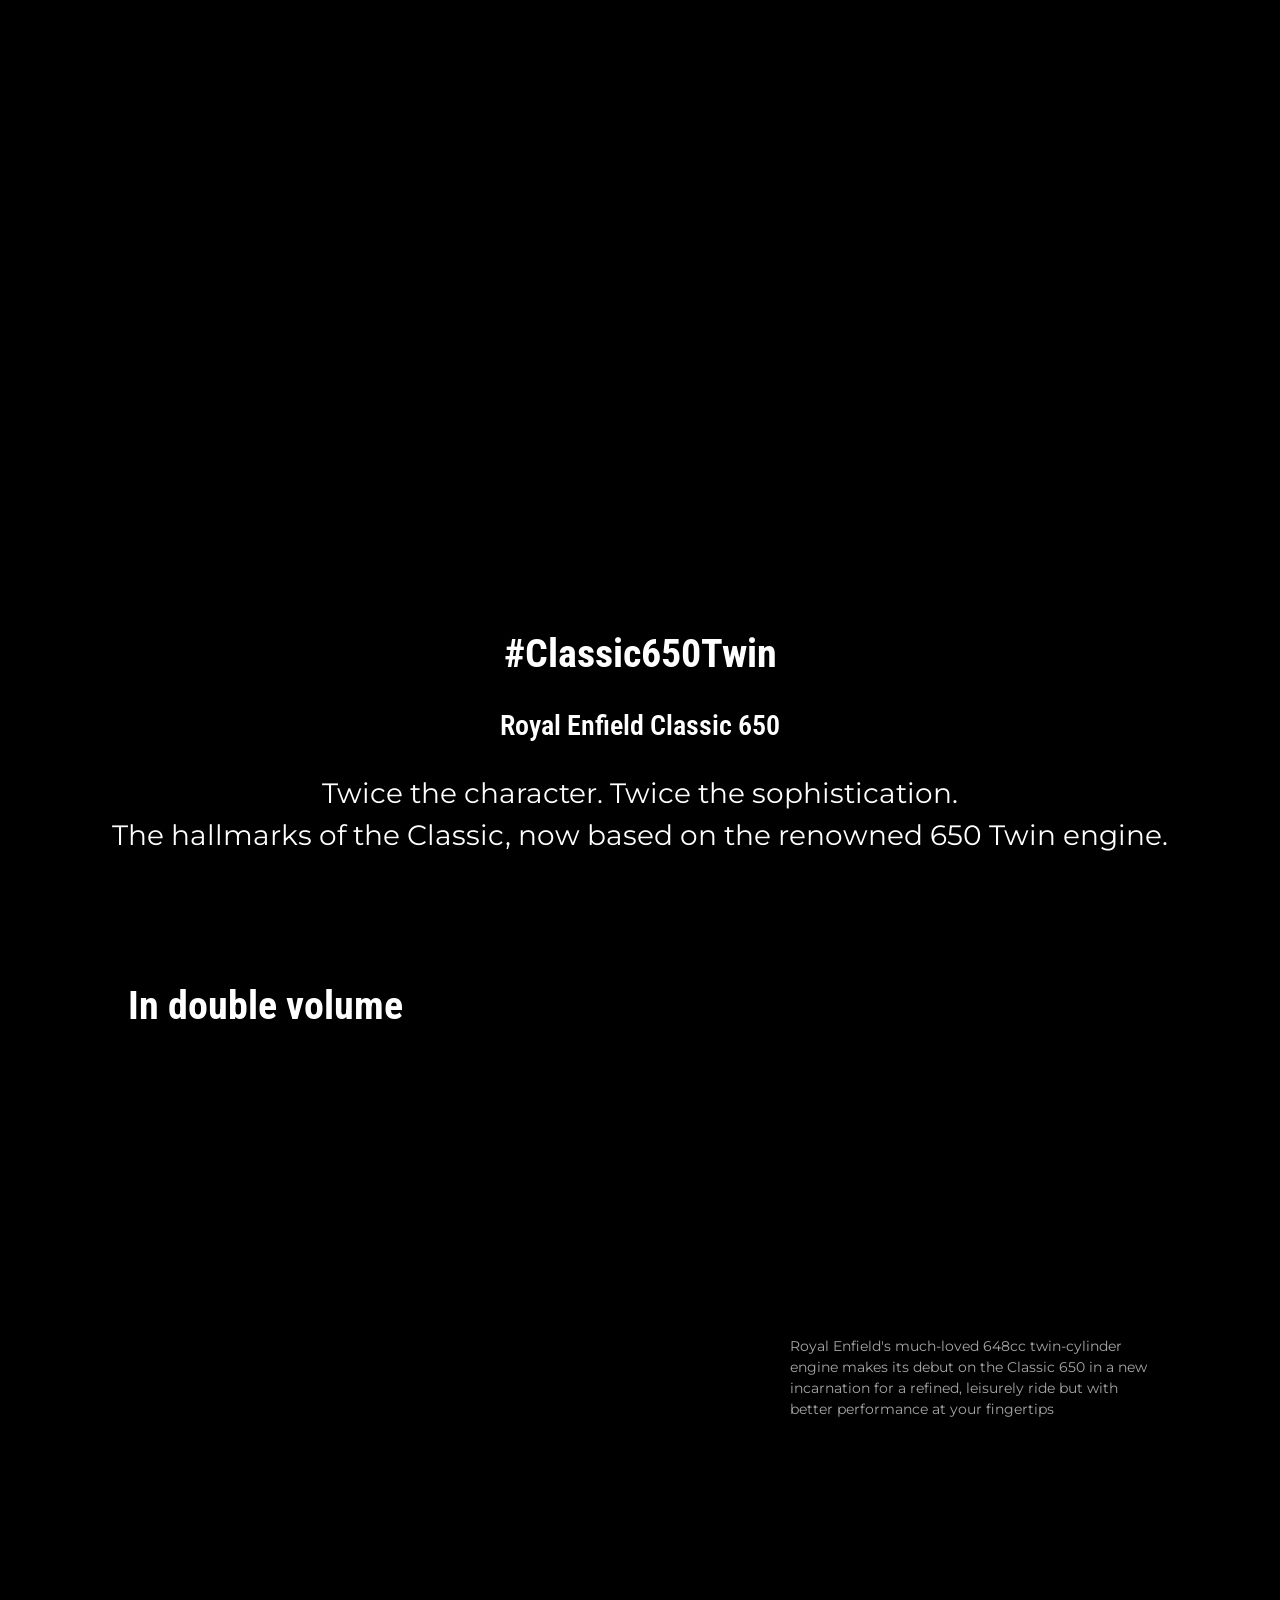
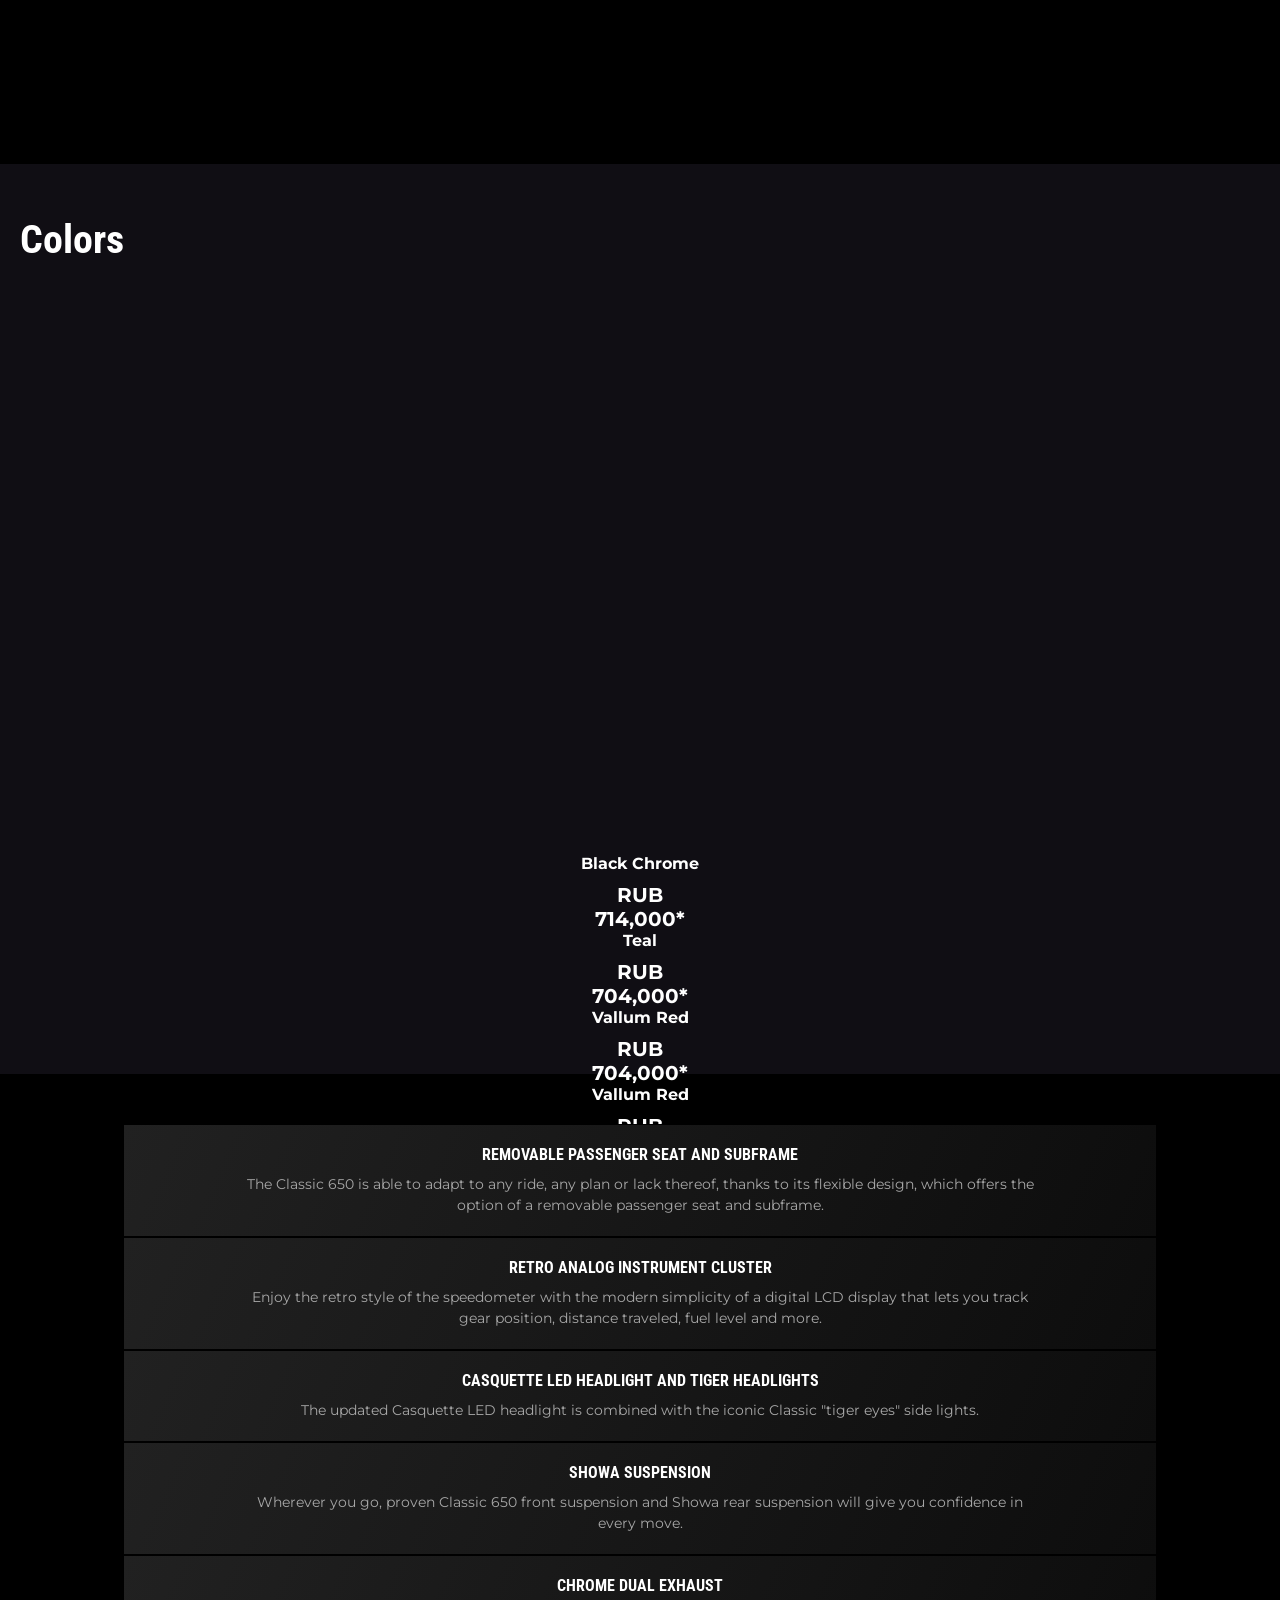
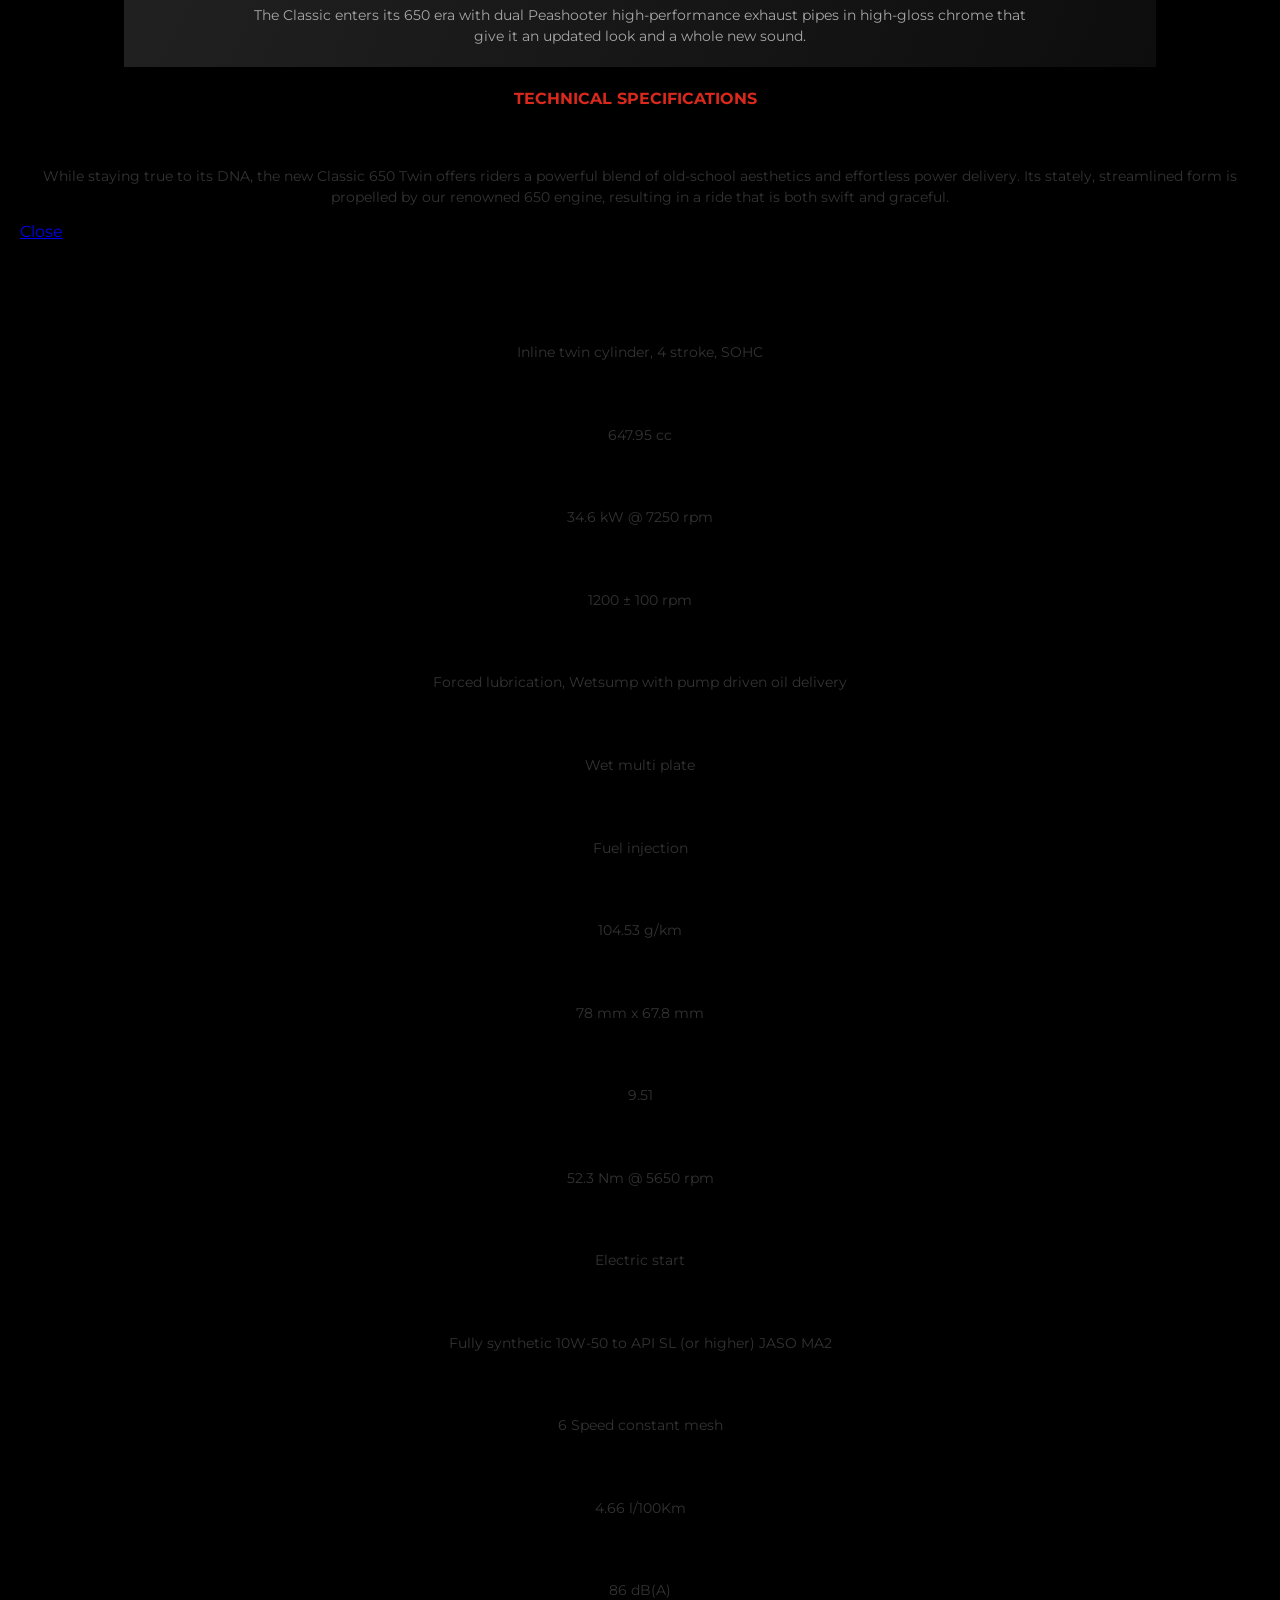
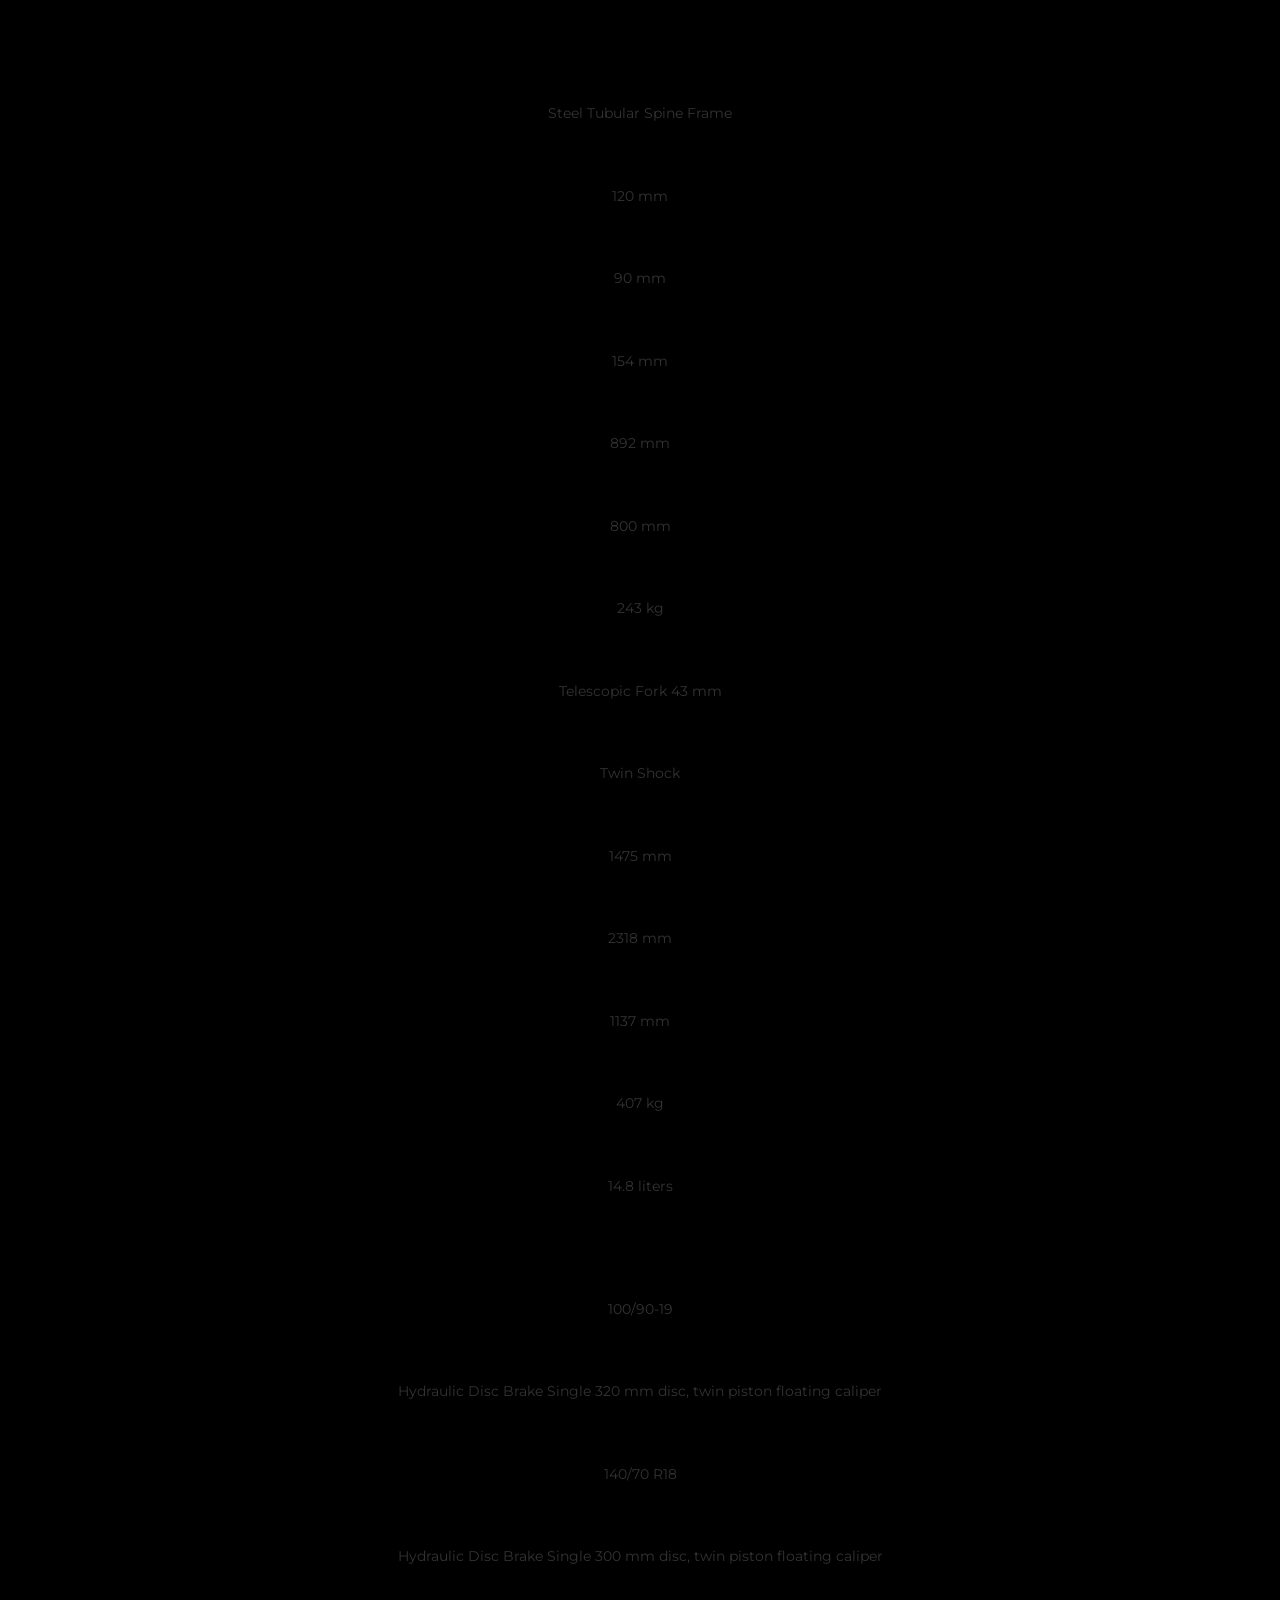
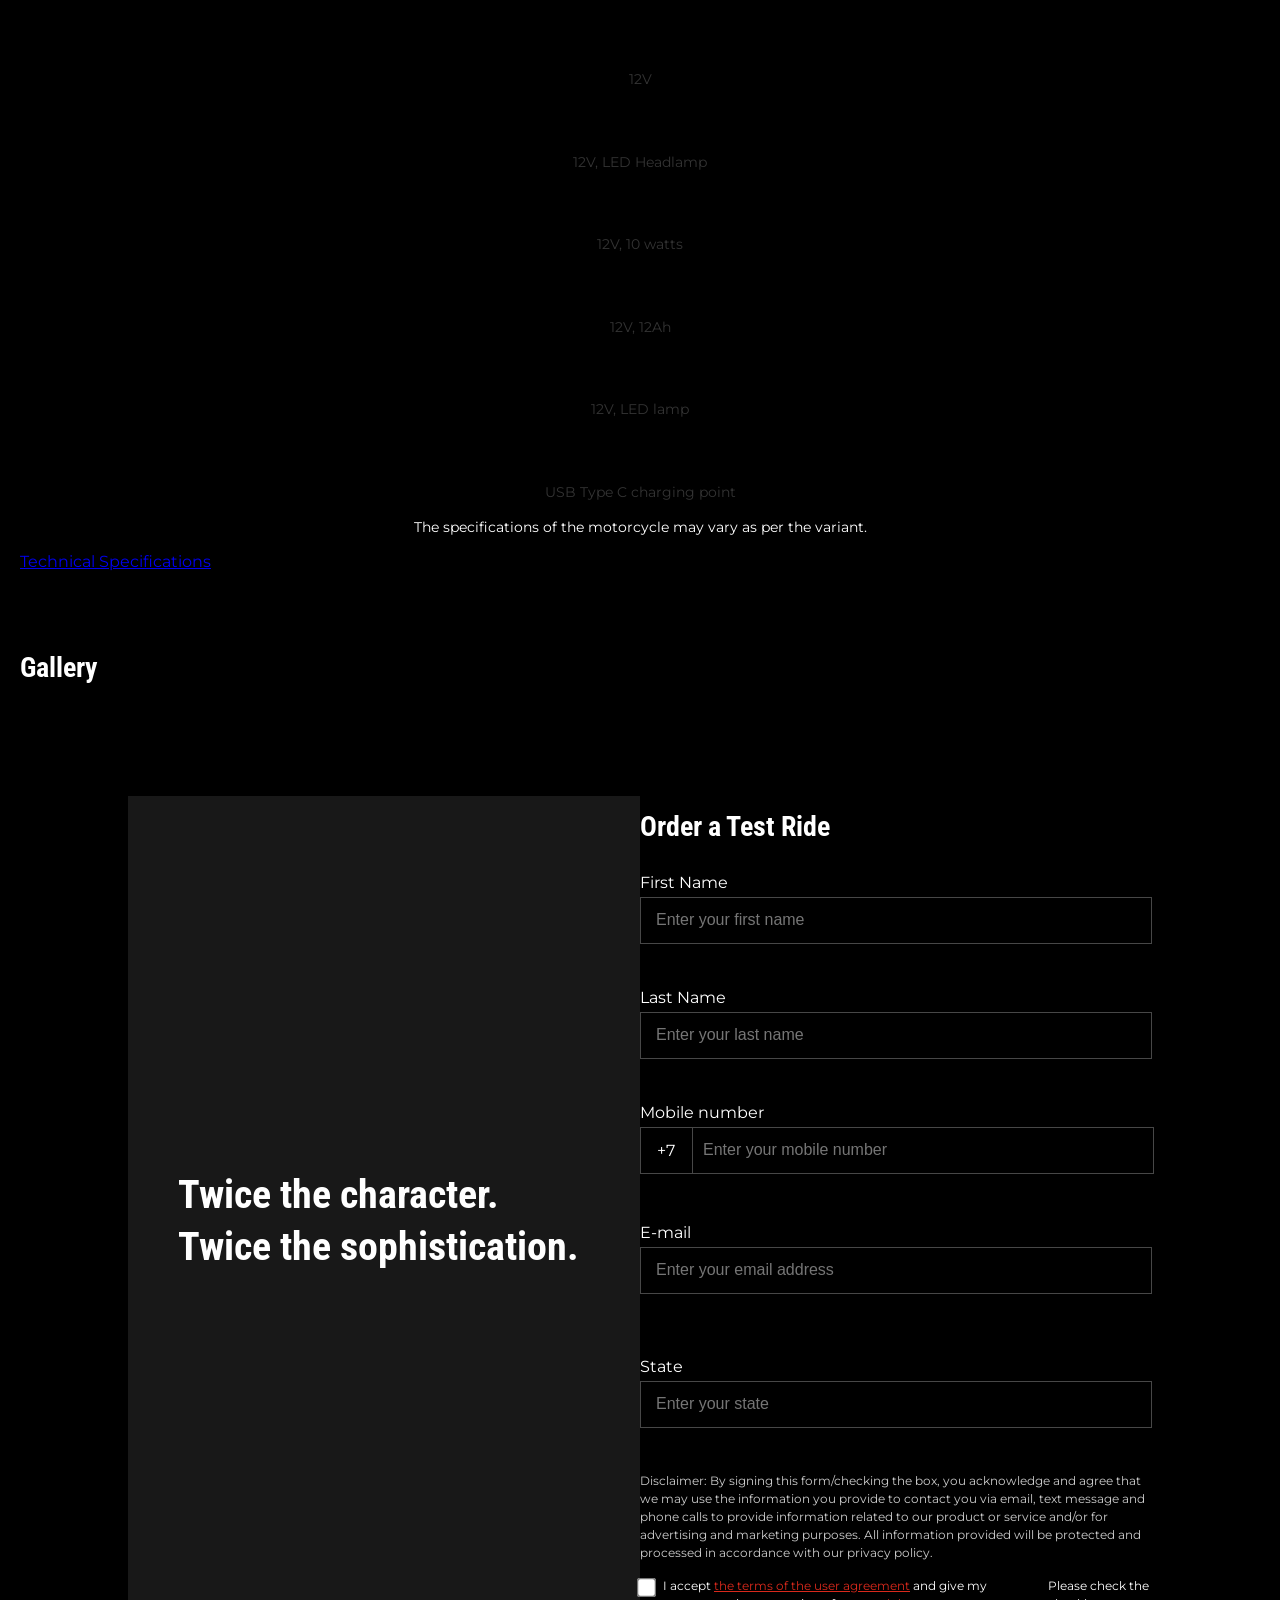
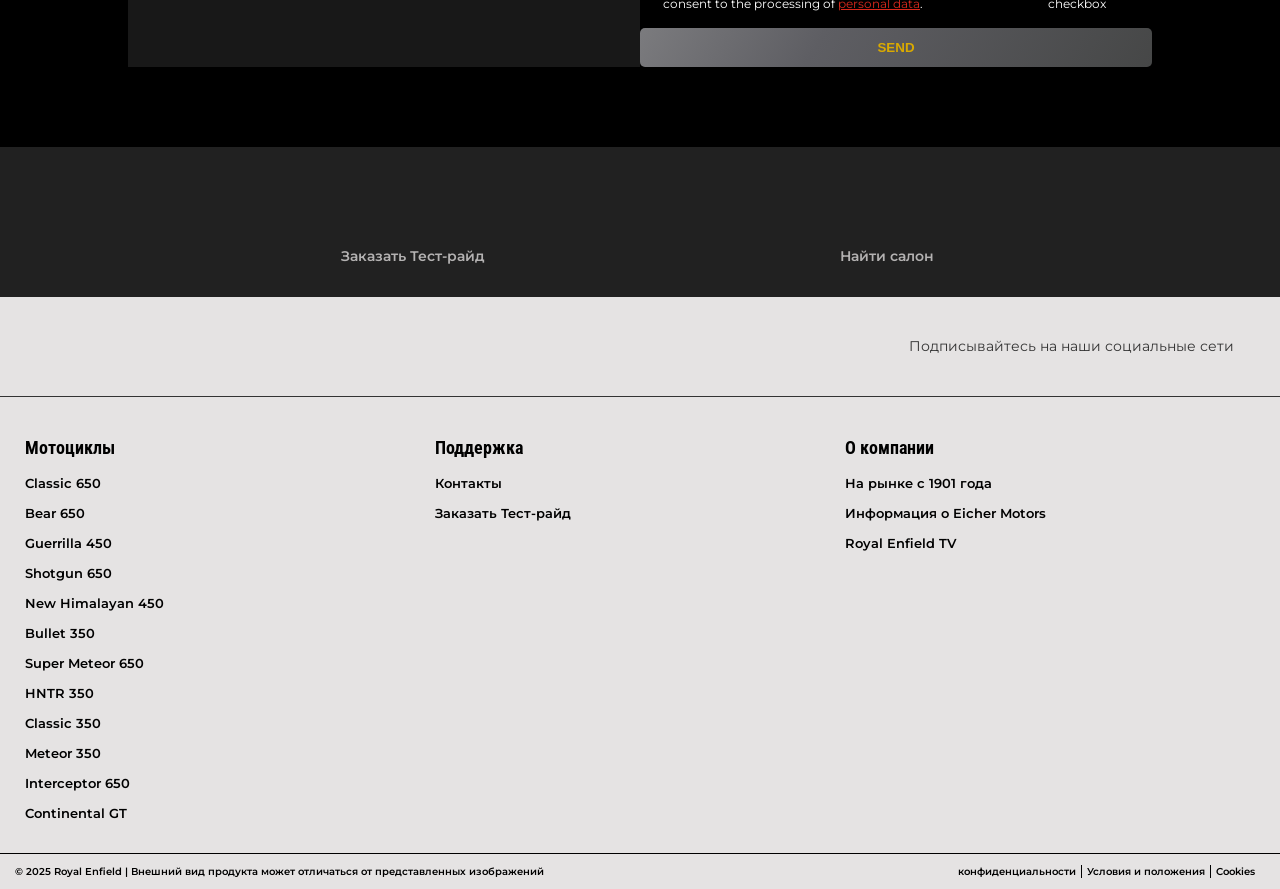
==== commit 531314e4: "change done" ====
--- a/index.html
+++ b/index.html
@@ -1,1128 +1,1025 @@
 <!DOCTYPE html>
 <html ⚡>
-
-<head>
-  <meta charset="utf-8" />
-  <title>
-    Royal Enfield Classic 650 Motorcycle Price, Images &amp; Colors
-  </title>
-  <link rel="canonical" href="https://example.com/demo.html" />
-  <meta name="viewport" content="width=device-width,minimum-scale=1,initial-scale=1" />
-  <meta name="description"
-    content="Royal Enfield Classic 650 motorcycle price . Explore Classic 650 specs, features, colours, images &amp; more. Book a free Test Ride now!" />
-  <!-- Updated Tags -->
-  <meta itemprop="name" />
-  <meta itemprop="keywords" />
-  <meta
-    content="Royal Enfield Classic 650 motorcycle price. Explore Classic 650 specs, features, colours, images &amp; more. Book a free Test Ride now!"
-    itemprop="description" />
-  <meta content="/content/dam/royal-enfield/royal-enfield-logo.jpg" itemprop="image" />
-  <meta content="Royal Enfield Classic 650 Motorcycle Price, Images &amp; Colors " itemprop="title" />
-
-  <meta content="summary_large_image" name="twitter:card" />
-  <meta content="https://www.royalenfield.com" name="twitter:site" />
-  <meta content="Royal Enfield Classic 650 Motorcycle Price, Images &amp; Colors " name="twitter:title" />
-  <meta
-    content="Royal Enfield Classic 650 motorcycle price . Explore Classic 650 specs, features, colours, images &amp; more. Book a free Test Ride now!"
-    name="twitter:seoDescription" />
-  <meta content="https://www.royalenfield.com/content/dam/royal-enfield/royal-enfield-logo.jpg"
-    name="twitter:image:src" />
-  <meta property="og:site_name" />
-  <meta content="website" property="og:type" />
-  <meta content="Royal Enfield Classic 650 Motorcycle Price, Images &amp; Colors " property="og:title" />
-  <meta content="https://www.royalenfield.com" property="og:url" />
-  <meta content="https://www.royalenfield.com/content/dam/royal-enfield/royal-enfield-logo.jpg" property="og:image" />
-  <meta
-    content="Royal Enfield Classic 650 motorcycle price . Explore Classic 650 specs, features, colours, images &amp; more. Book a free Test Ride now!"
-    property="og:description" />
-  <link href="/images/favicon.png" rel="icon" sizes="16x16" type="image/png" />
-
-  <!-- AMP scripts must be in head -->
-  <script async src="https://cdn.ampproject.org/v0.js"></script>
-  <script async custom-element="amp-carousel" src="https://cdn.ampproject.org/v0/amp-carousel-0.2.js"></script>
-  <script async custom-element="amp-sidebar" src="https://cdn.ampproject.org/v0/amp-sidebar-0.1.js"></script>
-  <script async custom-element="amp-lightbox" src="https://cdn.ampproject.org/v0/amp-lightbox-0.1.js"></script>
-  <script async custom-element="amp-form" src="https://cdn.ampproject.org/v0/amp-form-0.1.js"></script>
-
-  <link href="https://fonts.googleapis.com/css2?family=Roboto+Condensed:wght@300;400;700&display=swap"
-    rel="stylesheet" />
-  <link href="https://fonts.googleapis.com/css2?family=Montserrat:wght@100..900&display=swap" rel="stylesheet" />
-
-  <!-- Rest of your head content remains the same -->
-  <style amp-boilerplate>
-    body {
-      -webkit-animation: -amp-start 8s steps(1, end) 0s 1 normal both;
-      -moz-animation: -amp-start 8s steps(1, end) 0s 1 normal both;
-      -ms-animation: -amp-start 8s steps(1, end) 0s 1 normal both;
-      animation: -amp-start 8s steps(1, end) 0s 1 normal both;
-    }
-
-    @-webkit-keyframes -amp-start {
-      from {
-        visibility: hidden;
-      }
-
-      to {
-        visibility: visible;
-      }
-    }
-
-    @-moz-keyframes -amp-start {
-      from {
-        visibility: hidden;
-      }
-
-      to {
-        visibility: visible;
-      }
-    }
-
-    @-ms-keyframes -amp-start {
-      from {
-        visibility: hidden;
-      }
-
-      to {
-        visibility: visible;
-      }
-    }
-
-    @-o-keyframes -amp-start {
-      from {
-        visibility: hidden;
-      }
-
-      to {
-        visibility: visible;
-      }
-    }
-
-    @keyframes -amp-start {
-      from {
-        visibility: hidden;
-      }
-
-      to {
-        visibility: visible;
-      }
-    }
-  </style>
-  <noscript>
+  <head>
+    <meta charset="utf-8" />
+    <title>
+      Royal Enfield Classic 650 Motorcycle Price, Images &amp; Colors
+    </title>
+    <link rel="canonical" href="https://example.com/demo.html" />
+    <meta
+      name="viewport"
+      content="width=device-width,minimum-scale=1,initial-scale=1"
+    />
+    <meta
+      name="description"
+      content="Royal Enfield Classic 650 motorcycle price . Explore Classic 650 specs, features, colours, images &amp; more. Book a free Test Ride now!"
+    />
+    <!-- Updated Tags -->
+    <meta itemprop="name" />
+    <meta itemprop="keywords" />
+    <meta
+      content="Royal Enfield Classic 650 motorcycle price. Explore Classic 650 specs, features, colours, images &amp; more. Book a free Test Ride now!"
+      itemprop="description"
+    />
+    <meta
+      content="/content/dam/royal-enfield/royal-enfield-logo.jpg"
+      itemprop="image"
+    />
+    <meta
+      content="Royal Enfield Classic 650 Motorcycle Price, Images &amp; Colors "
+      itemprop="title"
+    />
+
+    <meta content="summary_large_image" name="twitter:card" />
+    <meta content="https://www.royalenfield.com" name="twitter:site" />
+    <meta
+      content="Royal Enfield Classic 650 Motorcycle Price, Images &amp; Colors "
+      name="twitter:title"
+    />
+    <meta
+      content="Royal Enfield Classic 650 motorcycle price . Explore Classic 650 specs, features, colours, images &amp; more. Book a free Test Ride now!"
+      name="twitter:seoDescription"
+    />
+    <meta
+      content="https://www.royalenfield.com/content/dam/royal-enfield/royal-enfield-logo.jpg"
+      name="twitter:image:src"
+    />
+    <meta property="og:site_name" />
+    <meta content="website" property="og:type" />
+    <meta
+      content="Royal Enfield Classic 650 Motorcycle Price, Images &amp; Colors "
+      property="og:title"
+    />
+    <meta content="https://www.royalenfield.com" property="og:url" />
+    <meta
+      content="https://www.royalenfield.com/content/dam/royal-enfield/royal-enfield-logo.jpg"
+      property="og:image"
+    />
+    <meta
+      content="Royal Enfield Classic 650 motorcycle price . Explore Classic 650 specs, features, colours, images &amp; more. Book a free Test Ride now!"
+      property="og:description"
+    />
+    <link
+      href="/images/favicon.png"
+      rel="icon"
+      sizes="16x16"
+      type="image/png"
+    />
+
+    <!-- AMP scripts must be in head -->
+    <script async src="https://cdn.ampproject.org/v0.js"></script>
+    <script
+      async
+      custom-element="amp-carousel"
+      src="https://cdn.ampproject.org/v0/amp-carousel-0.2.js"
+    ></script>
+    <script
+      async
+      custom-element="amp-sidebar"
+      src="https://cdn.ampproject.org/v0/amp-sidebar-0.1.js"
+    ></script>
+    <script
+      async
+      custom-element="amp-lightbox"
+      src="https://cdn.ampproject.org/v0/amp-lightbox-0.1.js"
+    ></script>
+    <script
+      async
+      custom-element="amp-form"
+      src="https://cdn.ampproject.org/v0/amp-form-0.1.js"
+    ></script>
+
+    <link
+      href="https://fonts.googleapis.com/css2?family=Roboto+Condensed:wght@300;400;700&display=swap"
+      rel="stylesheet"
+    />
+    <link
+      href="https://fonts.googleapis.com/css2?family=Montserrat:wght@100..900&display=swap"
+      rel="stylesheet"
+    />
+
+    <!-- Rest of your head content remains the same -->
     <style amp-boilerplate>
       body {
-        -webkit-animation: none;
-        -moz-animation: none;
-        -ms-animation: none;
-        animation: none;
+        -webkit-animation: -amp-start 8s steps(1, end) 0s 1 normal both;
+        -moz-animation: -amp-start 8s steps(1, end) 0s 1 normal both;
+        -ms-animation: -amp-start 8s steps(1, end) 0s 1 normal both;
+        animation: -amp-start 8s steps(1, end) 0s 1 normal both;
+      }
+      @-webkit-keyframes -amp-start {
+        from {
+          visibility: hidden;
+        }
+        to {
+          visibility: visible;
+        }
+      }
+      @-moz-keyframes -amp-start {
+        from {
+          visibility: hidden;
+        }
+        to {
+          visibility: visible;
+        }
+      }
+      @-ms-keyframes -amp-start {
+        from {
+          visibility: hidden;
+        }
+        to {
+          visibility: visible;
+        }
+      }
+      @-o-keyframes -amp-start {
+        from {
+          visibility: hidden;
+        }
+        to {
+          visibility: visible;
+        }
+      }
+      @keyframes -amp-start {
+        from {
+          visibility: hidden;
+        }
+        to {
+          visibility: visible;
+        }
       }
     </style>
-  </noscript>
-
-  <!-- Rest of your head content -->
-  <style amp-custom>
-    body {
-      margin: 0;
-      padding: 0;
-      font-family: "Montserrat", sans-serif;
-    }
-
-    .main-section {
-      background-color: #000;
-      margin: 0 auto;
-    }
-
-    h1,
-    h2,
-    h3 {
-      font-family: "Roboto Condensed", sans-serif;
-      margin: 0;
-    }
-
-    h1 {
-      color: #0066cc;
-      text-align: center;
-    }
-
-    h2 {
-      color: #fff;
-      font-size: 40px;
-      line-height: 1.3;
-    }
-
-    @media (max-width: 768px) {
+    <noscript>
+      <style amp-boilerplate>
+        body {
+          -webkit-animation: none;
+          -moz-animation: none;
+          -ms-animation: none;
+          animation: none;
+        }
+      </style>
+    </noscript>
+
+    <!-- Rest of your head content -->
+    <style amp-custom>
+      body {
+        margin: 0;
+        padding: 0;
+        font-family: "Montserrat", sans-serif;
+      }
+
+      .main-section {
+        background-color: #000;
+        margin: 0 auto;
+      }
+
+      h1,
+      h2,
+      h3 {
+        font-family: "Roboto Condensed", sans-serif;
+        margin: 0;
+      }
+
+      h1 {
+        color: #0066cc;
+        text-align: center;
+      }
+
       h2 {
-        font-size: 28px;
-        line-height: 1.2;
-      }
-    }
-
-    @media (min-width: 768px) and (max-width: 991px) {
-      h2 {
-        font-size: 38px;
-        line-height: 1.2;
-      }
-    }
-
-    p {
-      font-size: 16px;
-      color: #333;
-      text-align: center;
-      line-height: 1.5;
-    }
-
-    .amp-slider amp-carousel {
-      border-radius: 8px;
-      overflow: hidden;
-      box-shadow: 0 2px 8px rgb(0 0 0 / 0.2);
-    }
-
-    .amp-slider .amp-first-image {
-      min-width: 100%;
-      max-height: 250px;
-      display: block;
-    }
-
-    .amp-slider .amp-first-image img {
-      display: block;
-      object-fit: contain;
-    }
-
-    .amp-slider .slide-text {
-      background: linear-gradient(114deg, rgb(33, 33, 33), rgb(13, 13, 13));
-      background-image: linear-gradient(90deg,
-          rgb(77, 77, 77),
-          rgb(22, 22, 22)) 1 / 1 / 0 stretch;
-      border-style: solid;
-      border-width: 1px;
-      padding: 20px;
-      position: relative;
-      width: 60%;
-      margin: auto;
-      margin-top: 0px;
-    }
-
-    .amp-slider .slide-text p {
-      color: #a7a7a7;
-      text-align: center;
-      max-width: 80%;
-      margin: 10px auto 0;
-    }
-
-    .amp-slider .slide-text h3 {
-      color: #fff;
-      text-align: center;
-      font-size: 16px;
-      text-transform: uppercase;
-    }
-
-    @media (max-width: 768px) {
+        color: #fff;
+        font-size: 40px;
+        line-height: 1.3;
+      }
+
+      @media (max-width: 768px) {
+        h2 {
+          font-size: 28px;
+          line-height: 1.2;
+        }
+      }
+
+      @media (min-width: 768px) and (max-width: 991px) {
+        h2 {
+          font-size: 38px;
+          line-height: 1.2;
+        }
+      }
+
+      p {
+        font-size: 16px;
+        color: #333;
+        text-align: center;
+        line-height: 1.5;
+      }
+
+      .amp-slider amp-carousel {
+        border-radius: 8px;
+        overflow: hidden;
+        box-shadow: 0 2px 8px rgb(0 0 0 / 0.2);
+      }
+
+      .amp-slider .amp-first-image {
+        min-width: 100%;
+        max-height: 250px;
+        display: block;
+      }
+
+      .amp-slider .amp-first-image img {
+        display: block;
+        object-fit: contain;
+      }
+
+      .amp-slider .slide-text {
+        background: linear-gradient(114deg, rgb(33, 33, 33), rgb(13, 13, 13));
+        background-image: linear-gradient(
+            90deg,
+            rgb(77, 77, 77),
+            rgb(22, 22, 22)
+          )
+          1 / 1 / 0 stretch;
+        border-style: solid;
+        border-width: 1px;
+        padding: 20px;
+        position: relative;
+        width: 60%;
+        margin: auto;
+        margin-top: 0px;
+      }
+
       .amp-slider .slide-text p {
-        max-width: 100%;
-        text-align: left;
+        color: #a7a7a7;
+        text-align: center;
+        max-width: 80%;
+        margin: 10px auto 0;
       }
 
       .amp-slider .slide-text h3 {
-        text-align: left;
-      }
-    }
-
-    .amp-slider .amp-carousel-button {
-      top: 0%;
-      width: 34px;
-      height: 34px;
-      border-radius: 100px;
-      margin: 0;
-      background-color: #3c3c3c;
-      border: 1px solid #575757;
-    }
-
-    .amp-slider .amp-carousel-button:focus {
-      outline: none;
-    }
-
-    @media (min-width: 768px) {
-      .amp-slider-item {
+        color: #fff;
+        text-align: center;
+        font-size: 16px;
+        text-transform: uppercase;
+      }
+
+      @media (max-width: 768px) {
+        .amp-slider .slide-text p {
+          max-width: 100%;
+          text-align: left;
+        }
+
+        .amp-slider .slide-text h3 {
+          text-align: left;
+        }
+      }
+
+      .amp-slider .amp-carousel-button {
+        top: 0%;
+        width: 34px;
+        height: 34px;
+        border-radius: 100px;
+        margin: 0;
+        background-color: #3c3c3c;
+        border: 1px solid #575757;
+      }
+
+      .amp-slider .amp-carousel-button:focus {
+        outline: none;
+      }
+
+      @media (min-width: 768px) {
+        .amp-slider-item {
+          display: flex;
+          align-items: center;
+          flex-direction: column;
+          width: 100%;
+          gap: 0 20px;
+          height: auto;
+        }
+
+        p {
+          font-size: 14px;
+        }
+        .amp-slider {
+          padding: 50px 20px;
+        }
+
+        .amp-slider amp-carousel {
+          max-height: 430px;
+        }
+
+        .amp-slider .slide-text {
+          width: 80%;
+          margin: 0 auto;
+        }
+      }
+
+      @media (min-width: 1367px) {
+        .amp-slider {
+          padding: 30px 10%;
+        }
+      }
+
+      header {
+        background: #000;
+        color: #fff;
         display: flex;
         align-items: center;
-        flex-direction: column;
+        justify-content: flex-end;
+        position: fixed;
+        top: 0;
+        left: 0;
+        right: 0;
         width: 100%;
-        gap: 0 20px;
+        z-index: 9;
+        margin: 0 auto;
+        height: 73px;
+      }
+
+      @media (max-width: 768px) {
+        header {
+          height: 50px;
+        }
+        .amp-slider {
+          padding: 30px 20px 0;
+        }
+        .amp-slider .amp-first-image {
+          width: 100%;
+          height: 250px;
+        }
+
+        .amp-slider .amp-first-image img {
+          object-fit: contain;
+        }
+
+        .amp-slider .amp-carousel-button {
+          margin-top: 300px;
+          margin-inline: 0px;
+        }
+
+        .amp-slider amp-carousel {
+          height: 580px;
+          margin-bottom: 30px;
+        }
+
+        .amp-slider .slide-text {
+          height: 100%;
+        }
+      }
+
+      .logo {
+        display: block;
+        width: 100%;
+        max-width: 100px;
         height: auto;
       }
 
-      p {
-        font-size: 14px;
-      }
-
-      .amp-slider {
-        padding: 50px 20px;
-      }
-
-      .amp-slider amp-carousel {
-        max-height: 430px;
-      }
-
-      .amp-slider .slide-text {
-        width: 80%;
-        margin: 0 auto;
-      }
-    }
-
-    @media (min-width: 1367px) {
-      .amp-slider {
-        padding: 30px 10%;
-      }
-    }
-
-    header {
-      background: #000;
-      color: #fff;
-      display: flex;
-      align-items: center;
-      justify-content: flex-end;
-      position: fixed;
-      top: 0;
-      left: 0;
-      right: 0;
-      width: 100%;
-      z-index: 9;
-      margin: 0 auto;
-      height: 73px;
-    }
-
-    @media (max-width: 768px) {
-      header {
-        height: 50px;
-      }
-
-      .amp-slider {
-        padding: 30px 20px 0;
-      }
-
-      .amp-slider .amp-first-image {
-        width: 100%;
-        height: 250px;
-      }
-
-      .amp-slider .amp-first-image img {
-        object-fit: contain;
-      }
-
-      .amp-slider .amp-carousel-button {
-        margin-top: 300px;
-        margin-inline: 0px;
-      }
-
-      .amp-slider amp-carousel {
-        height: 580px;
-        margin-bottom: 30px;
-      }
-
-      .amp-slider .slide-text {
-        height: 100%;
-      }
-    }
-
-    .logo {
-      display: block;
-      width: 100%;
-      max-width: 100px;
-      height: auto;
-    }
-
-    .logo amp-img {
-      width: 100%;
-      max-width: 250px;
-      height: auto;
-      display: block;
-    }
-
-    @media (max-width: 768px) {
       .logo amp-img {
         width: 100%;
-        max-width: 150px;
+        max-width: 250px;
         height: auto;
         display: block;
       }
-    }
-
-    .logo img {
-      height: auto;
-      min-height: auto;
-      width: 100%;
-      max-width: 200px;
-      min-width: 200px;
-    }
-
-    @media (max-width: 768px) {
+
+      @media (max-width: 768px) {
+        .logo amp-img {
+          width: 100%;
+          max-width: 150px;
+          height: auto;
+          display: block;
+        }
+      }
+
       .logo img {
         height: auto;
         min-height: auto;
         width: 100%;
-        max-width: 100px;
-        min-width: 100px;
-      }
-    }
-
-    .fixed-nav {
-      position: fixed;
-      bottom: 6rem;
-      left: 0;
-      right: 0;
-    }
-
-    .fixed-nav a {
-      display: block;
-      border: 1px solid #fff;
-      color: #fff;
-      background-color: #000;
-      text-align: center;
-    }
-
-    .fixed-nav a:last-child {
-      background-color: #da291c;
-      border-color: #da291c;
-    }
-
-    .amp-sidebar-mask {
-      background-color: transparent;
-    }
-
-    .banner-wrapper {
-      height: 100vh;
-      position: relative;
-      width: 100%;
-      overflow: hidden;
-    }
-
-    .banner-image amp-img {
-      object-fit: cover;
-    }
-
-    .banner-image {
-      position: absolute;
-      top: 0;
-      left: 0;
-      width: 100%;
-      height: 100%;
-    }
-
-    .gradient-overlay {
-      position: absolute;
-      top: 0;
-      left: 0;
-      width: 100%;
-      height: 100%;
-      background: linear-gradient(0deg, #000 15%, transparent);
-      z-index: 1;
-    }
-
-    .overlay-text {
-      position: absolute;
-      bottom: 0;
-      left: 0;
-      right: 0;
-      color: #fff;
-      font-size: 2rem;
-      margin: 0 auto;
-      text-align: center;
-      padding: 1rem 3rem;
-      z-index: 2;
-    }
-
-    .overlay-text h1 {
-      font-size: 40px;
-      line-height: 48px;
-      margin: 0;
-      padding-bottom: 30px;
-      width: 100%;
-      color: #fff;
-    }
-
-    .overlay-text h2 {
-      font-size: 28px;
-      font-weight: 600;
-    }
-
-    .overlay-text p {
-      font-size: 28px;
-      font-weight: 400;
-      color: #fff;
-    }
-
-    @media (max-width: 768px) {
+        max-width: 200px;
+        min-width: 200px;
+      }
+
+      @media (max-width: 768px) {
+        .logo img {
+          height: auto;
+          min-height: auto;
+          width: 100%;
+          max-width: 100px;
+          min-width: 100px;
+        }
+      }
+
+      .fixed-nav {
+        position: fixed;
+        bottom: 6rem;
+        left: 0;
+        right: 0;
+      }
+
+      .fixed-nav a {
+        display: block;
+        border: 1px solid #fff;
+        color: #fff;
+        background-color: #000;
+        text-align: center;
+      }
+
+      .fixed-nav a:last-child {
+        background-color: #da291c;
+        border-color: #da291c;
+      }
+
+      .amp-sidebar-mask {
+        background-color: transparent;
+      }
+
+      .banner-wrapper {
+        height: 100vh;
+        position: relative;
+        width: 100%;
+        overflow: hidden;
+      }
+
+      .banner-image amp-img {
+        object-fit: cover;
+      }
+
+      .banner-image {
+        position: absolute;
+        top: 0;
+        left: 0;
+        width: 100%;
+        height: 100%;
+      }
+
+      .gradient-overlay {
+        position: absolute;
+        top: 0;
+        left: 0;
+        width: 100%;
+        height: 100%;
+        background: linear-gradient(0deg, #000 15%, transparent);
+        z-index: 1;
+      }
+
+      .overlay-text {
+        position: absolute;
+        bottom: 0;
+        left: 0;
+        right: 0;
+        color: #fff;
+        font-size: 2rem;
+        margin: 0 auto;
+        text-align: center;
+        padding: 1rem 3rem;
+        z-index: 2;
+      }
+
+      .overlay-text h1 {
+        font-size: 40px;
+        line-height: 48px;
+        margin: 0;
+        padding-bottom: 30px;
+        width: 100%;
+        color: #fff;
+      }
+
+      .overlay-text h2 {
+        font-size: 28px;
+        font-weight: 600;
+      }
+
       .overlay-text p {
-        font-size: 14px;
-      }
-
-      .overlay-text h1 {
-        padding-bottom: 20px;
-      }
-    }
-
-    .amp-engine {
-      color: #fff;
-      padding: 80px 10%;
-      position: relative;
-    }
-
-    .amp-engine h2 {
-      margin-bottom: 40px;
-    }
-
-    .engine-image {
-      display: flex;
-      align-items: center;
-      gap: 50px;
-    }
-
-    .amp-engine p {
-      color: #a6a6a6;
-      text-align: left;
-    }
-
-    .amp-engine-img {
-      max-width: 100%;
-      min-width: 612px;
-      height: 612px;
-      margin: auto;
-      position: relative;
-    }
-
-    .amp-engine-img img {
-      width: 100%;
-      height: 100%;
-    }
-
-    @media (max-width: 768px) {
+        font-size: 28px;
+        font-weight: 400;
+        color: #fff;
+      }
+
+      @media (max-width: 768px) {
+        .overlay-text p {
+          font-size: 14px;
+        }
+        .overlay-text h1 {
+          padding-bottom: 20px;
+        }
+      }
+
+      .amp-engine {
+        color: #fff;
+        padding: 80px 10%;
+        position: relative;
+      }
+
+      .amp-engine h2 {
+        margin-bottom: 40px;
+      }
+
       .engine-image {
-        flex-direction: column;
+        display: flex;
+        align-items: center;
+        gap: 50px;
+      }
+
+      .amp-engine p {
+        color: #a6a6a6;
+        text-align: left;
       }
 
       .amp-engine-img {
         max-width: 100%;
-        min-width: 300px;
-        height: 300px;
+        min-width: 612px;
+        height: 612px;
         margin: auto;
         position: relative;
       }
-
       .amp-engine-img img {
-        width: 300px;
-        height: 300px;
-      }
-
-      .amp-engine p {
+        width: 100%;
+        height: 100%;
+      }
+
+      @media (max-width: 768px) {
+        .engine-image {
+          flex-direction: column;
+        }
+
+        .amp-engine-img {
+          max-width: 100%;
+          min-width: 300px;
+          height: 300px;
+          margin: auto;
+          position: relative;
+        }
+        .amp-engine-img img {
+          width: 300px;
+          height: 300px;
+        }
+
+        .amp-engine p {
+          padding: 0;
+        }
+      }
+
+      footer {
+        background-color: #e5e3e3;
+        padding: 25px 0 0;
+      }
+
+      .footer-bottom {
+        border-top: 1px solid #000;
+        display: flex;
+        align-items: center;
+        justify-content: space-between;
+        padding: 0 15px;
+      }
+
+      @media (max-width: 768px) {
+        footer {
+          flex-wrap: wrap;
+          padding: 25px;
+        }
+
+        footer .footer-links {
+          width: 100%;
+        }
+      }
+
+      footer .footer-cols {
+        display: grid;
+        grid-template-columns: 1fr 1fr 1fr;
+        justify-content: space-between;
+        padding: 0 25px;
+      }
+
+      @media (max-width: 768px) {
+        footer .footer-cols {
+          grid-template-columns: 1fr;
+          margin-bottom: 25px;
+          padding: 0;
+        }
+
+        .footer-bottom {
+          flex-direction: column;
+          border: none;
+          padding: 0;
+          align-items: flex-start;
+        }
+      }
+
+      footer h3 {
+        font-size: 18px;
+        margin: 0 0 10px;
+      }
+
+      footer .footer-links {
+        margin-bottom: 25px;
+      }
+
+      footer .footer-links:last-child {
+        margin-bottom: 0;
+      }
+
+      footer ul {
+        list-style: none;
         padding: 0;
-      }
-    }
-
-    footer {
-      background-color: #e5e3e3;
-      padding: 25px 0 0;
-    }
-
-    .footer-bottom {
-      border-top: 1px solid #000;
-      display: flex;
-      align-items: center;
-      justify-content: space-between;
-      padding: 0 15px;
-    }
-
-    @media (max-width: 768px) {
-      footer {
-        flex-wrap: wrap;
-        padding: 25px;
-      }
-
-      footer .footer-links {
-        width: 100%;
-      }
-    }
-
-    footer .footer-cols {
-      display: grid;
-      grid-template-columns: 1fr 1fr 1fr;
-      justify-content: space-between;
-      padding: 0 25px;
-    }
-
-    @media (max-width: 768px) {
-      footer .footer-cols {
-        grid-template-columns: 1fr;
-        margin-bottom: 25px;
-        padding: 0;
-      }
-
-      .footer-bottom {
-        flex-direction: column;
-        border: none;
-        padding: 0;
-        align-items: flex-start;
-      }
-    }
-
-    footer h3 {
-      font-size: 18px;
-      margin: 0 0 10px;
-    }
-
-    footer .footer-links {
-      margin-bottom: 25px;
-    }
-
-    footer .footer-links:last-child {
-      margin-bottom: 0;
-    }
-
-    footer ul {
-      list-style: none;
-      padding: 0;
-      margin: 0;
-    }
-
-    footer ul li {
-      list-style-type: none;
-    }
-
-    footer ul li a {
-      text-decoration: none;
-      color: #000;
-      font-size: 13px;
-      font-weight: 400;
-      font-weight: 600;
-      padding: 7px 0;
-      display: block;
-    }
-
-    footer ul li a:hover {
-      color: #da291c;
-    }
-
-    .gallery-title {
-      font-size: 28px;
-      color: #fff;
-      margin: 0 0 20px 0;
-    }
-
-    .gallery-main {
-      padding: 80px 10%;
-    }
-
-    .gallery {
-      display: grid;
-      grid-template-columns: 1fr 1fr;
-      gap: 16px;
-    }
-
-    .gallery .grid-image:nth-child(1) {
-      grid-column: 1/3;
-    }
-
-    .gallery img {
-      width: 100%;
-    }
-
-    .gallery.row {
-      display: flex;
-    }
-
-    @media (max-width: 1366px) {
+        margin: 0;
+      }
+
+      footer ul li {
+        list-style-type: none;
+      }
+
+      footer ul li a {
+        text-decoration: none;
+        color: #000;
+        font-size: 13px;
+        font-weight: 400;
+        font-weight: 600;
+        padding: 7px 0;
+        display: block;
+      }
+
+      footer ul li a:hover {
+        color: #da291c;
+      }
+
+      .gallery-title {
+        font-size: 28px;
+        color: #fff;
+        margin: 0 0 20px 0;
+      }
+
       .gallery-main {
-        padding: 30px 20px;
-      }
-
-      .gallery.row {
-        gap: 15px;
-        margin-bottom: 8px;
-      }
-    }
-
-    @media (min-width: 1367px) {
+        padding: 80px 10%;
+      }
+
       .gallery {
         display: grid;
-        grid-template-columns: repeat(4, 1fr);
-        grid-template-rows: repeat(2, 300px);
+        grid-template-columns: 1fr 1fr;
+        gap: 16px;
       }
 
       .gallery .grid-image:nth-child(1) {
-        grid-column: span 2;
-        grid-row: span 1;
-      }
-
-      .gallery .grid-image:nth-child(2) {
-        grid-column: 1;
-        grid-row: 2;
-      }
-
-      .gallery .grid-image:nth-child(3) {
-        grid-column: 2;
-        grid-row: 2;
-      }
-
-      .gallery .grid-image:nth-child(4) {
-        grid-column: 3;
-        grid-row: 1/3;
-      }
-
-      .gallery .grid-image:nth-child(5) {
-        grid-column: 4;
-        grid-row: 1/3;
+        grid-column: 1/3;
       }
 
       .gallery img {
         width: 100%;
-        object-fit: cover;
-        display: block;
-      }
-    }
-
-    .gallery.row amp-img {
-      width: 100%;
-      flex: 1;
-    }
-
-    @media (min-width: 767px) {
-      .gallery img {
-        height: auto;
-        margin: 8px;
-      }
-
-      .row-2,
-      .row-3 {
+      }
+
+      .gallery.row {
         display: flex;
       }
 
+      @media (max-width: 1366px) {
+        .gallery-main {
+          padding: 30px 20px;
+        }
+
+        .gallery.row {
+          gap: 15px;
+          margin-bottom: 8px;
+        }
+      }
+
+      @media (min-width: 1367px) {
+        .gallery {
+          display: grid;
+          grid-template-columns: repeat(4, 1fr);
+          grid-template-rows: repeat(2, 300px);
+        }
+        .gallery .grid-image:nth-child(1) {
+          grid-column: span 2;
+          grid-row: span 1;
+        }
+
+        .gallery .grid-image:nth-child(2) {
+          grid-column: 1;
+          grid-row: 2;
+        }
+
+        .gallery .grid-image:nth-child(3) {
+          grid-column: 2;
+          grid-row: 2;
+        }
+
+        .gallery .grid-image:nth-child(4) {
+          grid-column: 3;
+          grid-row: 1/3;
+        }
+
+        .gallery .grid-image:nth-child(5) {
+          grid-column: 4;
+          grid-row: 1/3;
+        }
+
+        .gallery img {
+          width: 100%;
+          object-fit: cover;
+          display: block;
+        }
+      }
+
+      .gallery.row amp-img {
+        width: 100%;
+        flex: 1;
+      }
+
+      @media (min-width: 767px) {
+        .gallery img {
+          height: auto;
+          margin: 8px;
+        }
+
+        .row-2,
+        .row-3 {
+          display: flex;
+        }
+
+        .secondary-footer a p {
+          font-size: 16px;
+        }
+      }
+
+      .secondary-footer {
+        background: #212121;
+        display: flex;
+        gap: 20px;
+        justify-content: space-evenly;
+        padding: 20px;
+        font-size: 16px;
+      }
+
+      .secondary-footer a {
+        align-items: center;
+        background: transparent;
+        color: white;
+        padding: 10px;
+        text-decoration: none;
+        font-weight: 600;
+      }
       .secondary-footer a p {
-        font-size: 16px;
-      }
-    }
-
-    .secondary-footer {
-      background: #212121;
-      display: flex;
-      gap: 20px;
-      justify-content: space-evenly;
-      padding: 20px;
-      font-size: 16px;
-    }
-
-    .secondary-footer a {
-      align-items: center;
-      background: transparent;
-      color: white;
-      padding: 10px;
-      text-decoration: none;
-      font-weight: 600;
-    }
-
-    .secondary-footer a p {
-      color: #b4b2b2;
-      margin: 0;
-      font-size: 14px;
-    }
-
-    .secondary-footer a .arrow-link amp-img img {
-      filter: contrast(0) brightness(100%);
-    }
-
-    .secondary-footer a:hover p {
-      color: #da291c;
-    }
-
-    .secondary-footer a:hover .arrow-link amp-img img {
-      filter: none;
-    }
-
-    @media (min-width: 1367px) {
+        color: #b4b2b2;
+        margin: 0;
+        font-size: 14px;
+      }
+
+      .secondary-footer a .arrow-link amp-img img {
+        filter: contrast(0) brightness(100%);
+      }
+      .secondary-footer a:hover p {
+        color: #da291c;
+      }
+
+      .secondary-footer a:hover .arrow-link amp-img img {
+        filter: none;
+      }
+
+      @media (min-width: 1367px) {
+        .secondary-footer a .secondary-footer-icon amp-img {
+          min-width: 70px;
+          width: 70px;
+          height: 69px;
+        }
+      }
+
       .secondary-footer a .secondary-footer-icon amp-img {
-        min-width: 70px;
-        width: 70px;
-        height: 69px;
-      }
-    }
-
-    .secondary-footer a .secondary-footer-icon amp-img {
-      margin: auto;
-      object-fit: contain;
-      width: 70px;
-      height: 59px;
-    }
-
-    .secondary-footer a:last-child span amp-img {
-      max-width: 60px;
-    }
-
-    .copyright {
-      text-align: left;
-      font-size: 10px;
-      font-weight: 600;
-      color: #000;
-    }
-
-    .foot-nav {
-      display: flex;
-    }
-
-    .foot-nav a {
-      font-size: 10px;
-      text-decoration: none;
-      color: #000;
-      border-right: 1px solid #000;
-      padding-right: 5px;
-      margin-right: 5px;
-      font-weight: 600;
-    }
-
-    .foot-nav a:last-child {
-      border-right: none;
-    }
-
-    @media (max-width: 768px) {
-      .secondary-footer a span amp-img {
         margin: auto;
         object-fit: contain;
-        min-width: 60px;
-        height: 70px;
-        scale: 0.8;
-      }
-
-      .secondary-footer a {
-        background: #f2f2f2;
-        width: 50%;
-      }
-
-      .secondary-footer a p {
+        width: 70px;
+        height: 59px;
+      }
+
+      .secondary-footer a:last-child span amp-img {
+        max-width: 60px;
+      }
+
+      .copyright {
+        text-align: left;
+        font-size: 10px;
+        font-weight: 600;
         color: #000;
       }
 
-      .secondary-footer {
-        background-color: white;
+      .foot-nav {
+        display: flex;
       }
 
       .foot-nav a {
-        font-size: 8px;
+        font-size: 10px;
+        text-decoration: none;
+        color: #000;
+        border-right: 1px solid #000;
+        padding-right: 5px;
+        margin-right: 5px;
+        font-weight: 600;
+      }
+
+      .foot-nav a:last-child {
+        border-right: none;
+      }
+
+      @media (max-width: 768px) {
+        .secondary-footer a span amp-img {
+          margin: auto;
+          object-fit: contain;
+          min-width: 60px;
+          height: 70px;
+          scale: 0.8;
+        }
+
+        .secondary-footer a {
+          background: #f2f2f2;
+          width: 50%;
+        }
+
+        .secondary-footer a p {
+          color: #000;
+        }
+        .secondary-footer {
+          background-color: white;
+        }
+        .foot-nav a {
+          font-size: 8px;
+        }
+        .social {
+          text-align: center;
+          width: 100%;
+          margin-bottom: 25px;
+        }
       }
 
       .social {
-        text-align: center;
+        display: flex;
+        align-items: center;
+        justify-content: flex-end;
+        border-bottom: 1px solid #333;
+        margin-bottom: 40px;
+        padding-bottom: 25px;
+      }
+
+      @media (min-width: 1366px) {
+        .social {
+          padding-right: 30px;
+        }
+      }
+
+      @media (max-width: 768px) {
+        .social {
+          display: block;
+          border-bottom: none;
+          padding-bottom: 0;
+        }
+      }
+
+      @media (max-width: 768px) {
+        .social p {
+          font-weight: 600;
+          font-size: 12px;
+          margin-bottom: 20px;
+        }
+      }
+
+      .social p {
+        margin-right: 10px;
+      }
+
+      .social .social-icons {
+        display: flex;
+        justify-self: center;
+        gap: 10px;
+        transition: all 0.3s ease-in-out;
+      }
+
+      .social .social-icons:hover {
+        scale: 1.2;
+      }
+
+      .social .social-icons a {
+        display: flex;
+        align-items: center;
         width: 100%;
-        margin-bottom: 25px;
-      }
-    }
-
-    .social {
-      display: flex;
-      align-items: center;
-      justify-content: flex-end;
-      border-bottom: 1px solid #333;
-      margin-bottom: 40px;
-      padding-bottom: 25px;
-    }
-
-    @media (min-width: 1366px) {
-      .social {
-        padding-right: 30px;
-      }
-    }
-
-    @media (max-width: 768px) {
-      .social {
-        display: block;
-        border-bottom: none;
-        padding-bottom: 0;
-      }
-    }
-
-    @media (max-width: 768px) {
-      .social p {
-        font-weight: 600;
-        font-size: 12px;
-        margin-bottom: 20px;
-      }
-    }
-
-    .social p {
-      margin-right: 10px;
-    }
-
-    .social .social-icons {
-      display: flex;
-      justify-self: center;
-      gap: 10px;
-      transition: all 0.3s ease-in-out;
-    }
-
-    .social .social-icons:hover {
-      scale: 1.2;
-    }
-
-    .social .social-icons a {
-      display: flex;
-      align-items: center;
-      width: 100%;
-    }
-
-    .social .social-icons amp-img {
-      margin: 0 3px;
-      width: 100%;
-      min-width: 30px;
-      height: auto;
-    }
-
-    .social .social-icons amp-img img {
-      width: 100%;
-      height: auto;
-    }
-
-    .color-carousel-title {
-      font-size: 28px;
-      color: #fff;
-      padding: 50px 20px 0;
-      margin-bottom: 0;
-      margin-top: 0;
-    }
-
-    .color-carousel-desktop {
-      display: flex;
-      justify-content: space-between;
-      align-items: center;
-      position: relative;
-      width: 100%;
-    }
-
-    .carousel-desktop-slide {
-      height: 600px;
-      width: 100%;
-    }
-
-    .carousel-desktop-thumb {
-      width: 480px;
-      margin-top: -20vh;
-    }
-
-    .carousel-desktop-thumb [horizontal="true"] {
-      margin-top: -20%;
-    }
-
-    .carousel-desktop-thumb .thumb-image {
-      width: 100%;
-    }
-
-    .carousel-desktop-thumb .thumb-button {
-      margin: 0 10px;
-    }
-
-    .color-carousel-mobile {
-      padding: 50px 0px;
-      width: 100%;
-      display: none;
-    }
-
-    @media (max-width: 768px) {
+      }
+
+      .social .social-icons amp-img {
+        margin: 0 3px;
+        width: 100%;
+        min-width: 30px;
+        height: auto;
+      }
+
+      .social .social-icons amp-img img {
+        width: 100%;
+        height: auto;
+      }
+
+      .color-carousel-title {
+        font-size: 28px;
+        color: #fff;
+        padding: 50px 20px 0;
+        margin-bottom: 0;
+        margin-top: 0;
+      }
+
       .color-carousel-desktop {
+        display: flex;
+        justify-content: space-between;
+        align-items: center;
+        position: relative;
+        width: 100%;
+      }
+
+      .carousel-desktop-slide {
+        height: 600px;
+        width: 100%;
+      }
+
+      .carousel-desktop-thumb {
+        width: 480px;
+        margin-top: -20vh;
+      }
+
+      .carousel-desktop-thumb [horizontal="true"] {
+        margin-top: -20%;
+      }
+
+      .carousel-desktop-thumb .thumb-image {
+        width: 100%;
+      }
+
+      .carousel-desktop-thumb .thumb-button {
+        margin: 0 10px;
+      }
+
+      .color-carousel-mobile {
+        padding: 50px 0px;
+        width: 100%;
         display: none;
       }
 
-      .color-carousel-mobile {
+      @media (max-width: 768px) {
+        .color-carousel-desktop {
+          display: none;
+        }
+        .color-carousel-mobile {
+          display: flex;
+          flex-direction: column;
+          padding: 30px 0 0;
+        }
+      }
+
+      @media (min-width: 768px) {
+        .color-carousel-mobile amp-img img {
+          width: 100%;
+          max-width: 100%;
+          max-height: auto;
+          object-fit: contain;
+        }
+      }
+      .carousel-main {
+        max-width: 400px;
+        margin: 0 auto;
+      }
+
+      .slide-content {
         display: flex;
         flex-direction: column;
-        padding: 30px 0 0;
-      }
-    }
-
-    @media (min-width: 768px) {
-      .color-carousel-mobile amp-img img {
-        width: 100%;
-        max-width: 100%;
-        max-height: auto;
-        object-fit: contain;
-      }
-    }
-
-    .carousel-main {
-      max-width: 400px;
-      margin: 0 auto;
-    }
-
-    .slide-content {
-      display: flex;
-      flex-direction: column;
-      align-items: center;
-      height: 100%;
-      justify-content: center;
-    }
-
-    .text-head {
-      text-align: center;
-    }
-
-    @media (max-width: 768px) {
+        align-items: center;
+        height: 100%;
+        justify-content: center;
+      }
+
       .text-head {
-        margin-top: 30px;
-      }
-    }
-
-    .model-name {
-      margin-top: 0px;
-      font-size: 16px;
-      font-weight: bold;
-      color: #ffffff;
-    }
-
-    .model-number {
-      margin-top: 10px;
-      font-size: 20px;
-      font-weight: bold;
-      color: #ffffff;
-    }
-
-    .price-color {
-      font-size: 20px;
-      font-weight: bold;
-      color: #ffffff;
-      display: inline-block;
-      padding-top: 20px;
-    }
-
-    .thumbs-carousel {
-      margin: 1rem auto;
-      width: 90%;
-      background: transparent;
-      position: relative;
-    }
-
-    .thumbs-carousel [horizontal="true"] {
-      width: 78%;
-      margin: 0 auto;
-      margin-top: -100%;
-    }
-
-    .thumb-button {
-      border: none;
-      background: transparent;
-      cursor: pointer;
-      margin-inline-start: 0;
-    }
-
-    .thumb-button:focus {
-      outline: 2px solid #007bff;
-    }
-
-    .thumb-button amp-img {
-      border: none;
-      max-width: 100%;
-      height: 100%;
-    }
-
-    .thumb-button:hover amp-img {
-      border-color: #007bff;
-    }
-
-    .thumbs-carousel .amp-carousel-button {
-      border: 1px solid #575757;
-      border-radius: 4px;
-      width: 32px;
-      height: 32px;
-      margin: 0px;
-      top: 6px;
-    }
-
-    .thumbs-carousel .amp-carousel-button:after {
-      color: white;
-      font-size: 20px;
-    }
-
-    .thumb-button:focus,
-    .thumb-button:active {
-      outline: none;
-      box-shadow: none;
-    }
-
-    .thumbs-carousel .amp-carousel-button {
-      border-radius: 4px;
-    }
-
-    .thumbs-carousel .amp-carousel-button:focus {
-      outline: none;
-    }
-
-    .colors-section {
-      background: #100e14;
-      padding: 50px 10%;
-    }
-
-    .colors-section .amp-carousel-button {
-      border-radius: 100px;
-      margin: 0;
-      background-color: #3c3c3c;
-      border: 1px solid #575757;
-      /* margin-top: -10px; */
-    }
-
-    .colors-section .amp-carousel-button:focus {
-      outline: none;
-    }
-
-    @media (min-width: 1024px) and (max-width: 1366px) {
-      .colors-section {
-        padding: 50px 20px;
-      }
-
-      .color-carousel-desktop {
-        flex-direction: column;
-      }
-
-      .carousel-desktop-thumb [horizontal="true"] {
-        margin-top: 0%;
-      }
-
-      .carousel-desktop-thumb {
-        width: 70%;
-        margin: 0 auto;
-      }
-    }
-
-    .tech-title {
-      color: #da291c;
-      text-align: center;
-      font-size: 16px;
-      cursor: pointer;
-    }
-
-    @media (max-width: 350px) {
-      .tech-title {
-        font-size: 13px;
-      }
-    }
-
-    .tech-button {
-      display: flex;
-      align-items: center;
-      padding: 0;
-      margin: 0 auto;
-      background: none;
-      border: none;
-    }
-
-    .tech-button svg {
-      scale: 0.8;
-    }
-
-    .no-controls .amp-carousel-button {
-      display: none;
-    }
-
-    .form-section {
-      padding: 30px 10% 80px;
-      display: grid;
-      grid-template-columns: 1fr 1fr;
-    }
-
-    @media (max-width: 768px) {
-      .tech-button {
-        margin-top: -20px;
+        text-align: center;
+      }
+
+      @media (max-width: 768px) {
+        .text-head {
+          margin-top: 30px;
+        }
+      }
+
+      .model-name {
+        margin-top: 0px;
+        font-size: 16px;
+        font-weight: bold;
+        color: #ffffff;
+      }
+
+      .model-number {
+        margin-top: 10px;
+        font-size: 20px;
+        font-weight: bold;
+        color: #ffffff;
+      }
+
+      .price-color {
+        font-size: 20px;
+        font-weight: bold;
+        color: #ffffff;
+        display: inline-block;
+        padding-top: 20px;
+      }
+
+      .thumbs-carousel {
+        margin: 1rem auto;
+        width: 90%;
+        background: transparent;
+        position: relative;
       }
 
       .thumbs-carousel [horizontal="true"] {
@@ -1131,962 +1028,1380 @@
         margin-top: -100%;
       }
 
-      .thumbs-carousel {
-        width: 100%;
-      }
-
-      .thumb-image {
-        width: 70px;
-        height: 50px;
-        overflow: hidden;
+      .thumb-button {
+        border: none;
+        background: transparent;
+        cursor: pointer;
+        margin-inline-start: 0;
+      }
+
+      .thumb-button:focus {
+        outline: 2px solid #007bff;
+      }
+
+      .thumb-button amp-img {
+        border: none;
+        max-width: 100%;
+        height: 100%;
+      }
+
+      .thumb-button:hover amp-img {
+        border-color: #007bff;
+      }
+
+      .thumbs-carousel .amp-carousel-button {
+        border: 1px solid #575757;
+        border-radius: 4px;
+        width: 32px;
+        height: 32px;
+        margin: 0px;
+        top: 6px;
+      }
+
+      .thumbs-carousel .amp-carousel-button:after {
+        color: white;
+        font-size: 20px;
+      }
+
+      .thumb-button:focus,
+      .thumb-button:active {
+        outline: none;
+        box-shadow: none;
+      }
+
+      .thumbs-carousel .amp-carousel-button {
+        border-radius: 4px;
+      }
+
+      .thumbs-carousel .amp-carousel-button:focus {
+        outline: none;
       }
 
       .colors-section {
-        padding: 30px 20px;
+        background: #100e14;
+        padding: 50px 10%;
+      }
+
+      .colors-section .amp-carousel-button {
+        border-radius: 100px;
+        margin: 0;
+        background-color: #3c3c3c;
+        border: 1px solid #575757;
+        /* margin-top: -10px; */
+      }
+
+      .colors-section .amp-carousel-button:focus {
+        outline: none;
+      }
+
+      @media (min-width: 1024px) and (max-width: 1366px) {
+        .colors-section {
+          padding: 50px 20px;
+        }
+
+        .color-carousel-desktop {
+          flex-direction: column;
+        }
+
+        .carousel-desktop-thumb [horizontal="true"] {
+          margin-top: 0%;
+        }
+        .carousel-desktop-thumb {
+          width: 70%;
+          margin: 0 auto;
+        }
+      }
+
+      .tech-title {
+        color: #da291c;
+        text-align: center;
+        font-size: 16px;
+        cursor: pointer;
+      }
+
+      @media (max-width: 350px) {
+        .tech-title {
+          font-size: 13px;
+        }
+      }
+
+      .tech-button {
+        display: flex;
+        align-items: center;
+        padding: 0;
+        margin: 0 auto;
+        background: none;
+        border: none;
+      }
+
+      .tech-button svg {
+        scale: 0.8;
+      }
+
+      .no-controls .amp-carousel-button {
+        display: none;
       }
 
       .form-section {
-        padding: 30px 0px 50px;
+        padding: 30px 10% 80px;
         display: grid;
-        grid-template-columns: 1fr;
-      }
-    }
-
-    @media (min-width: 768px) and (max-width: 991px) {
-      .thumbs-carousel {
-        width: 70%;
-        margin-top: -13%;
-      }
-
-      .form-section {
-        padding: 30px 20px 50px;
-      }
-    }
-
-    .form-inside-section {
-      background-color: rgb(40, 40, 40);
-      padding: 20px 20px 40px;
-      display: flex;
-      flex-direction: column;
-      gap: 15px;
-    }
-
-    form {
-      display: flex;
-      flex-direction: column;
-      gap: 15px;
-      font-family: "Montserrat", sans-serif;
-    }
-
-    input {
-      background: transparent;
-      border: 1px solid rgb(71, 71, 71);
-      color: #fff;
-      height: 45px;
-      padding: 0 15px;
-      margin-bottom: 10px;
-      font-size: 16px;
-      outline: none;
-      box-shadow: none;
-    }
-
-    input::placeholder {
-      color: #757575;
-    }
-
-    .checkbox {
-      display: flex;
-      align-items: flex-start;
-      gap: 10px;
-      font-size: 12px;
-      line-height: 1.5;
-      color: white;
-      font-weight: normal;
-    }
-
-    .checkbox a {
-      color: rgb(218, 41, 28);
-    }
-
-    .checkbox input {
-      margin: 0;
-      position: relative;
-      top: 4px;
-      transform: scale(1.5);
-      accent-color: #ffc107;
-      height: auto;
-    }
-
-    .submit-btn {
-      background: linear-gradient(121deg, #7b7b7e, #5e5e63 35%, #464747);
-      border: none;
-      color: #daaa00;
-      font-weight: bold;
-      cursor: pointer;
-      padding: 12px;
-      border-radius: 5px;
-      text-align: center;
-    }
-
-    .disclaimer {
-      font-size: 12px;
-      color: #ccc;
-      line-height: 1.5;
-    }
-
-    .disclaimer a {
-      color: #ffc107;
-    }
-
-    .form-head {
-      color: white;
-      font-size: 28px;
-      line-height: 1.5;
-    }
-
-    .form-img-section {
-      padding: 20px 50px;
-      background-color: #181818;
-      display: flex;
-      align-items: center;
-      justify-content: center;
-    }
-
-    .form-img-section h2 {
-      margin-bottom: 20px;
-    }
-
-    .form-title {
-      color: white;
-      font-size: 28px;
-      line-height: 1.5;
-      margin: 10px 0;
-    }
-
-    .form-item {
-      display: flex;
-      flex-direction: column;
-      position: relative;
-    }
-
-    .form-item label {
-      color: white;
-      margin-bottom: 5px;
-    }
-
-    .group-input {
-      width: 100%;
-      position: relative;
-      overflow: hidden;
-      border: 1px solid rgb(71, 71, 71);
-      display: flex;
-      align-items: center;
-    }
-
-    .group-input input {
-      border: none;
-      width: 100%;
-      margin-bottom: 0;
-      padding-left: 0px;
-    }
-
-    .group-input span {
-      position: relative;
-      color: white;
-      top: 0px;
-      left: 0px;
-      width: 60px;
-      text-align: center;
-      bottom: 0;
-      background-color: transparent;
-      display: flex;
-      align-items: center;
-      justify-content: center;
-      border-right: 1px solid rgb(71, 71, 71);
-      margin-right: 10px;
-      height: 100%;
-    }
-
-    .error {
-      color: rgb(218, 41, 28);
-      font-size: 12px;
-      font-weight: 400;
-      line-height: 1.5;
-      position: absolute;
-      bottom: -10px;
-    }
-
-    .banner-image-mobile {
-      display: none;
-      width: 100%;
-    }
-
-    .banner-image-desktop {
-      display: block;
-      width: 100%;
-    }
-
-    .mobile-icon {
-      display: none;
-    }
-
-    .desktop-icon {
-      display: block;
-    }
-
-    @media (max-width: 768px) {
-      .group-input span {
-        width: 50px;
+        grid-template-columns: 1fr 1fr;
+      }
+
+      @media (max-width: 768px) {
+        .tech-button {
+          margin-top: -20px;
+        }
+        .thumbs-carousel [horizontal="true"] {
+          width: 78%;
+          margin: 0 auto;
+          margin-top: -100%;
+        }
+
+        .thumbs-carousel {
+          width: 100%;
+        }
+
+        .thumb-image {
+          width: 70px;
+          height: 50px;
+          overflow: hidden;
+        }
+
+        .colors-section {
+          padding: 30px 20px;
+        }
+        .form-section {
+          padding: 30px 0px 50px;
+          display: grid;
+          grid-template-columns: 1fr;
+        }
+      }
+
+      @media (min-width: 768px) and (max-width: 991px) {
+        .thumbs-carousel {
+          width: 70%;
+          margin-top: -13%;
+        }
+        .form-section {
+          padding: 30px 20px 50px;
+        }
+      }
+
+      .form-inside-section {
+        background-color: rgb(40, 40, 40);
+        padding: 20px 20px 40px;
+        display: flex;
+        flex-direction: column;
+        gap: 15px;
+      }
+
+      form {
+        display: flex;
+        flex-direction: column;
+        gap: 15px;
+        font-family: "Montserrat", sans-serif;
+      }
+
+      input {
+        background: transparent;
+        border: 1px solid rgb(71, 71, 71);
+        color: #fff;
+        height: 45px;
+        padding: 0 15px;
+        margin-bottom: 10px;
+        font-size: 16px;
+        outline: none;
+        box-shadow: none;
+      }
+
+      input::placeholder {
+        color: #757575;
+      }
+
+      .checkbox {
+        display: flex;
+        align-items: flex-start;
+        gap: 10px;
+        font-size: 12px;
+        line-height: 1.5;
+        color: white;
+        font-weight: normal;
+      }
+
+      .checkbox a {
+        color: rgb(218, 41, 28);
+      }
+
+      .checkbox input {
+        margin: 0;
+        position: relative;
+        top: 4px;
+        transform: scale(1.5);
+        accent-color: #ffc107;
+        height: auto;
+      }
+
+      .submit-btn {
+        background: linear-gradient(121deg, #7b7b7e, #5e5e63 35%, #464747);
+        border: none;
+        color: #daaa00;
+        font-weight: bold;
+        cursor: pointer;
+        padding: 12px;
+        border-radius: 5px;
+        text-align: center;
+      }
+
+      .disclaimer {
+        font-size: 12px;
+        color: #ccc;
+        line-height: 1.5;
+      }
+
+      .disclaimer a {
+        color: #ffc107;
+      }
+
+      .form-head {
+        color: white;
+        font-size: 28px;
+        line-height: 1.5;
       }
 
       .form-img-section {
-        padding: 20px 20px;
+        padding: 20px 50px;
+        background-color: #181818;
+        display: flex;
+        align-items: center;
+        justify-content: center;
       }
 
       .form-img-section h2 {
         margin-bottom: 20px;
       }
 
-      .banner-image-mobile {
-        display: block;
-      }
-
-      .banner-image-desktop {
-        display: none;
-      }
-
-      .mobile-icon {
-        display: block;
-      }
-
-      .desktop-icon {
-        display: none;
-      }
-    }
-
-    @media (min-width: 991px) {
+      .form-title {
+        color: white;
+        font-size: 28px;
+        line-height: 1.5;
+        margin: 10px 0;
+      }
+
+      .form-item {
+        display: flex;
+        flex-direction: column;
+        position: relative;
+      }
+
+      .form-item label {
+        color: white;
+        margin-bottom: 5px;
+      }
+
+      .group-input {
+        width: 100%;
+        position: relative;
+        overflow: hidden;
+        border: 1px solid rgb(71, 71, 71);
+        display: flex;
+        align-items: center;
+      }
+
+      .group-input input {
+        border: none;
+        width: 100%;
+        margin-bottom: 0;
+        padding-left: 0px;
+      }
+
+      .group-input span {
+        position: relative;
+        color: white;
+        top: 0px;
+        left: 0px;
+        width: 60px;
+        text-align: center;
+        bottom: 0;
+        background-color: transparent;
+        display: flex;
+        align-items: center;
+        justify-content: center;
+        border-right: 1px solid rgb(71, 71, 71);
+        margin-right: 10px;
+        height: 100%;
+      }
+
+      .error {
+        color: rgb(218, 41, 28);
+        font-size: 12px;
+        font-weight: 400;
+        line-height: 1.5;
+        position: absolute;
+        bottom: -10px;
+      }
+
       .banner-image-mobile {
         display: none;
-      }
-
-      .hide-on-desktop {
+        width: 100%;
+      }
+      .banner-image-desktop {
+        display: block;
+        width: 100%;
+      }
+
+      .mobile-icon {
+        display: none;
+      }
+
+      .desktop-icon {
+        display: block;
+      }
+
+      @media (max-width: 768px) {
+        .group-input span {
+          width: 50px;
+        }
+        .form-img-section {
+          padding: 20px 20px;
+        }
+
+        .form-img-section h2 {
+          margin-bottom: 20px;
+        }
+
+        .banner-image-mobile {
+          display: block;
+        }
+        .banner-image-desktop {
+          display: none;
+        }
+        .mobile-icon {
+          display: block;
+        }
+
+        .desktop-icon {
+          display: none;
+        }
+      }
+
+      @media (min-width: 991px) {
+        .banner-image-mobile {
+          display: none;
+        }
+
+        .hide-on-desktop {
+          display: flex;
+        }
+
+        .hide-on-mobile {
+          display: none;
+        }
+      }
+
+      .arrow-link {
         display: flex;
-      }
-
-      .hide-on-mobile {
+        align-items: center;
+        justify-content: center;
+        position: relative;
+        gap: 0 5px;
+        margin-top: 10px;
+      }
+
+      .arrow-link amp-img img {
+        max-width: 10px;
+        max-height: 10px;
+      }
+
+      @media (max-width: 768px) {
+        .arrow-link amp-img {
+          display: none;
+        }
+      }
+
+      @media (min-width: 768px) and (max-width: 991px) {
+        .slide-content {
+          scale: 1.8;
+          margin-top: -200px;
+        }
+        .model-name {
+          margin-top: -40px;
+        }
+      }
+
+      .download-pdf {
+        background-color: transparent;
+        color: white;
+        width: fit-content;
+        font-weight: bold;
+        text-transform: uppercase;
+        padding: 0 20px;
+        display: flex;
+        align-items: center;
+        justify-content: center;
+        text-decoration: none;
+        margin: 0 auto;
+        gap: 0 10px;
+      }
+
+      .download-section p {
+        color: white;
+      }
+
+      .color-carousel-desktop [horizontal="true"] {
+        -ms-overflow-style: none;
+        scrollbar-width: none;
+      }
+
+      .color-carousel-desktop [horizontal="true"]::-webkit-scrollbar {
         display: none;
       }
-    }
-
-    .arrow-link {
-      display: flex;
-      align-items: center;
-      justify-content: center;
-      position: relative;
-      gap: 0 5px;
-      margin-top: 10px;
-    }
-
-    .arrow-link amp-img img {
-      max-width: 10px;
-      max-height: 10px;
-    }
-
-    @media (max-width: 768px) {
-      .arrow-link amp-img {
-        display: none;
-      }
-    }
-
-    @media (min-width: 768px) and (max-width: 991px) {
-      .slide-content {
-        scale: 1.8;
-        margin-top: -200px;
-      }
-
-      .model-name {
-        margin-top: -40px;
-      }
-    }
-
-    .download-pdf {
-      background-color: transparent;
-      color: white;
-      width: fit-content;
-      font-weight: bold;
-      text-transform: uppercase;
-      padding: 0 20px;
-      display: flex;
-      align-items: center;
-      justify-content: center;
-      text-decoration: none;
-      margin: 0 auto;
-      gap: 0 10px;
-    }
-
-    .download-section p {
-      color: white;
-    }
-
-    .color-carousel-desktop [horizontal="true"] {
-      -ms-overflow-style: none;
-      scrollbar-width: none;
-    }
-
-    .color-carousel-desktop [horizontal="true"]::-webkit-scrollbar {
-      display: none;
-    }
-
-    .slider-controls {
-      position: relative;
-      display: flex;
-      justify-content: center;
-      margin-top: 120px;
-    }
-
-    .carousel-desktop-text {
-      position: absolute;
-      height: 80px;
-      padding: 0;
-      left: 0;
-      right: 0;
-      bottom: 10vh;
-    }
-  </style>
-</head>
-
-<body>
-  <div class="main-section">
-    <header>
-      <a href="https://www.royalenfield.com/ru/ru/home/" class="logo">
-        <amp-img src="images/logo.avif" width="100" height="100" layout="fill" alt="Logo"></amp-img>
-      </a>
-    </header>
-
-    <section class="banner-wrapper">
-      <div class="banner-image-mobile">
-        <amp-img src="images/banner.avif" width="1920" height="695" layout="fill" class="banner-image"
-          alt="mobile banner Image"></amp-img>
-      </div>
-      <div class="banner-image-desktop">
-        <amp-img src="images/banner-desktop.avif" width="1920" height="695" layout="fill" class="banner-image"
-          alt="desktop banner Image"></amp-img>
-      </div>
-
-      <div class="gradient-overlay"></div>
-      <div class="overlay-text">
-        <h1>#Classic650Twin</h1>
-        <h2>Royal Enfield Classic 650</h2>
-        <p>
-          Twice the character. Twice the sophistication. <br />
-          The hallmarks of the Classic, now based on the renowned 650 Twin
-          engine.
-        </p>
-      </div>
-    </section>
-
-    <section class="amp-engine">
-      <h2>In double volume</h2>
-
-      <div class="engine-image">
-        <div class="amp-engine-img">
-          <amp-img src="images/engine.webp" width="612" height="612" layout="fill" alt="Royal Enfield"></amp-img>
+
+      .slider-controls {
+        position: relative;
+        display: flex;
+        justify-content: center;
+        margin-top: 120px;
+      }
+
+      .carousel-desktop-text {
+        position: absolute;
+        height: 80px;
+        padding: 0;
+        left: 0;
+        right: 0;
+        bottom: 10vh;
+      }
+    </style>
+  </head>
+
+  <body>
+    <div class="main-section">
+      <header>
+        <a href="https://www.royalenfield.com/ru/ru/home/" class="logo">
+          <amp-img
+            src="images/logo.avif"
+            width="100"
+            height="100"
+            layout="fill"
+            alt="Logo"
+          ></amp-img>
+        </a>
+      </header>
+
+      <section class="banner-wrapper">
+        <div class="banner-image-mobile">
+          <amp-img
+            src="images/banner.avif"
+            width="1920"
+            height="695"
+            layout="fill"
+            class="banner-image"
+            alt="mobile banner Image"
+          ></amp-img>
         </div>
-        <p>
-          Royal Enfield's much-loved 648cc twin-cylinder engine makes its
-          debut on the Classic 650 in a new incarnation for a refined,
-          leisurely ride but with better performance at your fingertips
-        </p>
-      </div>
-    </section>
-
-    <section class="colors-section">
-      <h2>Colors</h2>
-
-      <div class="color-carousel-mobile">
-        <amp-carousel id="bikeCarousel" width="400" height="360" layout="responsive" type="slides" class="no-controls">
-          <!-- Slide 0 -->
-          <div class="slide-content">
-            <amp-img src="/images/black-chrome.png" width="300" height="300" layout="fixed"
-              alt="Black Chrome"></amp-img>
-
-            <div class="text-head">
-              <div class="model-name">Black Chrome</div>
-              <div class="model-number">RUB 714,000*</div>
+        <div class="banner-image-desktop">
+          <amp-img
+            src="images/banner-desktop.avif"
+            width="1920"
+            height="695"
+            layout="fill"
+            class="banner-image"
+            alt="desktop banner Image"
+          ></amp-img>
+        </div>
+
+        <div class="gradient-overlay"></div>
+        <div class="overlay-text">
+          <h1>#Classic650Twin</h1>
+          <h2>Royal Enfield Classic 650</h2>
+          <p>
+            Twice the character. Twice the sophistication. <br />
+            The hallmarks of the Classic, now based on the renowned 650 Twin
+            engine.
+          </p>
+        </div>
+      </section>
+
+      <section class="amp-engine">
+        <h2>In double volume</h2>
+
+        <div class="engine-image">
+          <div class="amp-engine-img">
+            <amp-img
+              src="images/engine.webp"
+              width="612"
+              height="612"
+              layout="fill"
+              alt="Royal Enfield"
+            ></amp-img>
+          </div>
+          <p>
+            Royal Enfield's much-loved 648cc twin-cylinder engine makes its
+            debut on the Classic 650 in a new incarnation for a refined,
+            leisurely ride but with better performance at your fingertips
+          </p>
+        </div>
+      </section>
+
+      <section class="colors-section">
+        <h2>Colors</h2>
+
+        <div class="color-carousel-mobile">
+          <amp-carousel
+            id="bikeCarousel"
+            width="400"
+            height="360"
+            layout="responsive"
+            type="slides"
+            class="no-controls"
+          >
+            <!-- Slide 0 -->
+            <div class="slide-content">
+              <amp-img
+                src="/images/black-chrome.png"
+                width="300"
+                height="300"
+                layout="fixed"
+                alt="Black Chrome"
+              ></amp-img>
+
+              <div class="text-head">
+                <div class="model-name">Black Chrome</div>
+                <div class="model-number">RUB 714,000*</div>
+              </div>
             </div>
-          </div>
-
-          <!-- Slide 1 -->
-          <div class="slide-content">
-            <amp-img src="/images/teal-bullet.png" width="300" height="300" layout="fixed" alt="Teal"></amp-img>
-            <div class="text-head">
-              <div class="model-name">Teal</div>
-              <div class="model-number">RUB 704,000*</div>
+
+            <!-- Slide 1 -->
+            <div class="slide-content">
+              <amp-img
+                src="/images/teal-bullet.png"
+                width="300"
+                height="300"
+                layout="fixed"
+                alt="Teal"
+              ></amp-img>
+              <div class="text-head">
+                <div class="model-name">Teal</div>
+                <div class="model-number">RUB 704,000*</div>
+              </div>
             </div>
-          </div>
-
-          <!-- Slide 2 -->
-          <div class="slide-content">
-            <amp-img src="/images/vallum-red-bullet.png" width="300" height="300" layout="fixed"
-              alt="Vallum Red"></amp-img>
-            <div class="text-head">
-              <div class="model-name">Vallum Red</div>
-              <div class="model-number">RUB 704,000*</div>
+
+            <!-- Slide 2 -->
+            <div class="slide-content">
+              <amp-img
+                src="/images/vallum-red-bullet.png"
+                width="300"
+                height="300"
+                layout="fixed"
+                alt="Vallum Red"
+              ></amp-img>
+              <div class="text-head">
+                <div class="model-name">Vallum Red</div>
+                <div class="model-number">RUB 704,000*</div>
+              </div>
             </div>
-          </div>
-
-          <!-- Slide 3 -->
-          <div class="slide-content">
-            <amp-img src="/images/brunting-thorpe-blue.png" width="300" height="300" layout="fixed"
-              alt="Vallum Red"></amp-img>
-            <div class="text-head">
-              <div class="model-name">Vallum Red</div>
-              <div class="model-number">RUB 694,000*</div>
-            </div>
-          </div>
-        </amp-carousel>
-
-        <amp-carousel class="thumbs-carousel" height="60" width="60" layout="responsive" type="carousel" controls loop>
-          <button on="tap:bikeCarousel.goToSlide(index=0)" class="thumb-button">
-            <div class="thumb-image">
-              <amp-img src="/images/black-crome-tank.png" height="60" width="60" layout="fixed"
-                alt="Black Tank"></amp-img>
-            </div>
-          </button>
-
-          <button on="tap:bikeCarousel.goToSlide(index=1)" class="thumb-button">
-            <div class="thumb-image">
-              <amp-img src="/images/teal-tang.png" width="92" height="60" layout="fixed" alt="Teal Tank"></amp-img>
-            </div>
-          </button>
-
-          <button on="tap:bikeCarousel.goToSlide(index=2)" class="thumb-button">
-            <div class="thumb-image">
-              <amp-img src="/images/vallum-red-tank.png" width="92" height="60" layout="fixed" alt="Red Tank"></amp-img>
-            </div>
-          </button>
-
-          <button on="tap:bikeCarousel.goToSlide(index=3)" class="thumb-button">
-            <div class="thumb-image">
-              <amp-img src="/images/bruntingthorpe-blue-tank.png" width="92" height="60" layout="fixed"
-                alt="Blue Tank"></amp-img>
-            </div>
-          </button>
-        </amp-carousel>
-      </div>
-
-      <div class="color-carousel-desktop">
-        <amp-carousel id="bikeCarouselDesktop" width="600" height="400" layout="responsive" type="slides"
-          class="carousel-desktop-slide no-controls">
-          <!-- Slide 0 -->
-          <div class="slide-content">
-            <amp-img src="/images/black-chrome.png" width="600" height="400" layout="fixed"
-              alt="Black Chrome"></amp-img>
-          </div>
-
-          <!-- Slide 1 -->
-          <div class="slide-content">
-            <amp-img src="/images/teal-bullet.png" width="600" height="400" layout="fixed" alt="Teal"></amp-img>
-          </div>
-
-          <!-- Slide 2 -->
-          <div class="slide-content">
-            <amp-img src="/images/vallum-red-bullet.png" width="600" height="400" layout="fixed"
-              alt="Vallum Red"></amp-img>
-          </div>
-
-          <!-- Slide 3 -->
-          <div class="slide-content">
-            <amp-img src="/images/brunting-thorpe-blue.png" width="600" height="400" layout="fixed"
-              alt="Vallum Red"></amp-img>
-          </div>
-        </amp-carousel>
-
-        <div class="slider-controls">
-          <amp-carousel id="bikeCarouselContent" height="100" width="500" layout="fixed" type="slides"
-            class="carousel-desktop-text no-controls">
-            <!-- Slide 0 -->
-            <div class="text-head">
-              <div class="model-name">Black Chrome</div>
-              <div class="model-number">RUB 714,000*</div>
-            </div>
-
-            <!-- Slide 1 -->
-            <div class="text-head">
-              <div class="model-name">Teal</div>
-              <div class="model-number">RUB 704,000*</div>
-            </div>
-
-            <!-- Slide 2 -->
-            <div class="text-head">
-              <div class="model-name">Vallum Red</div>
-              <div class="model-number">RUB 704,000*</div>
-            </div>
 
             <!-- Slide 3 -->
-            <div class="text-head">
-              <div class="model-name">Vallum Red</div>
-              <div class="model-number">RUB 694,000*</div>
+            <div class="slide-content">
+              <amp-img
+                src="/images/brunting-thorpe-blue.png"
+                width="300"
+                height="300"
+                layout="fixed"
+                alt="Vallum Red"
+              ></amp-img>
+              <div class="text-head">
+                <div class="model-name">Vallum Red</div>
+                <div class="model-number">RUB 694,000*</div>
+              </div>
             </div>
           </amp-carousel>
 
-          <!-- Controls -->
-          <amp-carousel class="carousel-desktop-thumb" width="130" height="90" layout="responsive" type="carousel"
-            controls>
-            <button on="tap:bikeCarouselDesktop.goToSlide(index=0),bikeCarouselContent.goToSlide(index=0)"
-              class="thumb-button">
+          <amp-carousel
+            class="thumbs-carousel"
+            height="60"
+            width="60"
+            layout="responsive"
+            type="carousel"
+            controls
+            loop
+          >
+            <button
+              on="tap:bikeCarousel.goToSlide(index=0)"
+              class="thumb-button"
+            >
               <div class="thumb-image">
-                <amp-img src="/images/black-crome-tank.png" width="130" height="90" layout="fixed"
-                  alt="Black Tank"></amp-img>
+                <amp-img
+                  src="/images/black-crome-tank.png"
+                  height="60"
+                  width="60"
+                  layout="fixed"
+                  alt="Black Tank"
+                ></amp-img>
               </div>
             </button>
 
-            <button on="tap:bikeCarouselDesktop.goToSlide(index=1),bikeCarouselContent.goToSlide(index=1)"
-              class="thumb-button">
+            <button
+              on="tap:bikeCarousel.goToSlide(index=1)"
+              class="thumb-button"
+            >
               <div class="thumb-image">
-                <amp-img src="/images/teal-tang.png" width="130" height="90" layout="fixed" alt="Teal Tank"></amp-img>
+                <amp-img
+                  src="/images/teal-tang.png"
+                  width="92"
+                  height="60"
+                  layout="fixed"
+                  alt="Teal Tank"
+                ></amp-img>
               </div>
             </button>
 
-            <button on="tap:bikeCarouselDesktop.goToSlide(index=2),bikeCarouselContent.goToSlide(index=2)"
-              class="thumb-button">
+            <button
+              on="tap:bikeCarousel.goToSlide(index=2)"
+              class="thumb-button"
+            >
               <div class="thumb-image">
-                <amp-img src="/images/vallum-red-tank.png" width="130" height="90" layout="fixed"
-                  alt="Red Tank"></amp-img>
+                <amp-img
+                  src="/images/vallum-red-tank.png"
+                  width="92"
+                  height="60"
+                  layout="fixed"
+                  alt="Red Tank"
+                ></amp-img>
               </div>
             </button>
 
-            <button on="tap:bikeCarouselDesktop.goToSlide(index=3),bikeCarouselContent.goToSlide(index=3)"
-              class="thumb-button">
+            <button
+              on="tap:bikeCarousel.goToSlide(index=3)"
+              class="thumb-button"
+            >
               <div class="thumb-image">
-                <amp-img src="/images/bruntingthorpe-blue-tank.png" width="130" height="90" layout="fixed"
-                  alt="Blue Tank"></amp-img>
+                <amp-img
+                  src="/images/bruntingthorpe-blue-tank.png"
+                  width="92"
+                  height="60"
+                  layout="fixed"
+                  alt="Blue Tank"
+                ></amp-img>
               </div>
             </button>
           </amp-carousel>
         </div>
-      </div>
-    </section>
-
-    <!-- AMP Carousel -->
-    <section class="amp-slider">
-      <amp-carousel width="600" height="600" layout="responsive" type="slides" autoplay delay="3000" loop>
-        <div class="amp-slider-item">
-          <amp-img src="images/parts/pillion-seat.webp" width="425" height="412" layout="fixed" alt="Slide 5"
-            class="amp-first-image"></amp-img>
-          <div class="slide-text">
-            <h3>REMOVABLE PASSENGER SEAT AND SUBFRAME</h3>
-            <p>
-              The Classic 650 is able to adapt to any ride, any plan or lack
-              thereof, thanks to its flexible design, which offers the option
-              of a removable passenger seat and subframe.
-            </p>
+
+        <div class="color-carousel-desktop">
+          <amp-carousel
+            id="bikeCarouselDesktop"
+            width="600"
+            height="400"
+            layout="responsive"
+            type="slides"
+            class="carousel-desktop-slide no-controls"
+          >
+            <!-- Slide 0 -->
+            <div class="slide-content">
+              <amp-img
+                src="/images/black-chrome.png"
+                width="600"
+                height="400"
+                layout="fixed"
+                alt="Black Chrome"
+              ></amp-img>
+            </div>
+
+            <!-- Slide 1 -->
+            <div class="slide-content">
+              <amp-img
+                src="/images/teal-bullet.png"
+                width="600"
+                height="400"
+                layout="fixed"
+                alt="Teal"
+              ></amp-img>
+            </div>
+
+            <!-- Slide 2 -->
+            <div class="slide-content">
+              <amp-img
+                src="/images/vallum-red-bullet.png"
+                width="600"
+                height="400"
+                layout="fixed"
+                alt="Vallum Red"
+              ></amp-img>
+            </div>
+
+            <!-- Slide 3 -->
+            <div class="slide-content">
+              <amp-img
+                src="/images/brunting-thorpe-blue.png"
+                width="600"
+                height="400"
+                layout="fixed"
+                alt="Vallum Red"
+              ></amp-img>
+            </div>
+          </amp-carousel>
+
+          <div class="slider-controls">
+            <amp-carousel
+              id="bikeCarouselContent"
+              height="100"
+              width="500"
+              layout="fixed"
+              type="slides"
+              class="carousel-desktop-text no-controls"
+            >
+              <!-- Slide 0 -->
+              <div class="text-head">
+                <div class="model-name">Black Chrome</div>
+                <div class="model-number">RUB 714,000*</div>
+              </div>
+
+              <!-- Slide 1 -->
+              <div class="text-head">
+                <div class="model-name">Teal</div>
+                <div class="model-number">RUB 704,000*</div>
+              </div>
+
+              <!-- Slide 2 -->
+              <div class="text-head">
+                <div class="model-name">Vallum Red</div>
+                <div class="model-number">RUB 704,000*</div>
+              </div>
+
+              <!-- Slide 3 -->
+              <div class="text-head">
+                <div class="model-name">Vallum Red</div>
+                <div class="model-number">RUB 694,000*</div>
+              </div>
+            </amp-carousel>
+
+            <!-- Controls -->
+            <amp-carousel
+              class="carousel-desktop-thumb"
+              width="130"
+              height="90"
+              layout="responsive"
+              type="carousel"
+              controls
+            >
+              <button
+                on="tap:bikeCarouselDesktop.goToSlide(index=0),bikeCarouselContent.goToSlide(index=0)"
+                class="thumb-button"
+              >
+                <div class="thumb-image">
+                  <amp-img
+                    src="/images/black-crome-tank.png"
+                    width="130"
+                    height="90"
+                    layout="fixed"
+                    alt="Black Tank"
+                  ></amp-img>
+                </div>
+              </button>
+
+              <button
+                on="tap:bikeCarouselDesktop.goToSlide(index=1),bikeCarouselContent.goToSlide(index=1)"
+                class="thumb-button"
+              >
+                <div class="thumb-image">
+                  <amp-img
+                    src="/images/teal-tang.png"
+                    width="130"
+                    height="90"
+                    layout="fixed"
+                    alt="Teal Tank"
+                  ></amp-img>
+                </div>
+              </button>
+
+              <button
+                on="tap:bikeCarouselDesktop.goToSlide(index=2),bikeCarouselContent.goToSlide(index=2)"
+                class="thumb-button"
+              >
+                <div class="thumb-image">
+                  <amp-img
+                    src="/images/vallum-red-tank.png"
+                    width="130"
+                    height="90"
+                    layout="fixed"
+                    alt="Red Tank"
+                  ></amp-img>
+                </div>
+              </button>
+
+              <button
+                on="tap:bikeCarouselDesktop.goToSlide(index=3),bikeCarouselContent.goToSlide(index=3)"
+                class="thumb-button"
+              >
+                <div class="thumb-image">
+                  <amp-img
+                    src="/images/bruntingthorpe-blue-tank.png"
+                    width="130"
+                    height="90"
+                    layout="fixed"
+                    alt="Blue Tank"
+                  ></amp-img>
+                </div>
+              </button>
+            </amp-carousel>
           </div>
         </div>
-        <div class="amp-slider-item">
-          <amp-img src="images/parts/retro-analogue.avif" width="425" height="412" layout="fixed" alt="Slide 5"
-            class="amp-first-image"></amp-img>
-          <div class="slide-text">
-            <h3>Retro analog instrument cluster</h3>
-            <p>
-              Enjoy the retro style of the speedometer with the modern
-              simplicity of a digital LCD display that lets you track gear
-              position, distance traveled, fuel level and more.
-            </p>
-          </div>
-        </div>
-        <div class="amp-slider-item">
-          <amp-img src="images/parts/led-casquette-lamp.avif" width="425" height="412" layout="fixed" alt="Slide 5"
-            class="amp-first-image"></amp-img>
-          <div class="slide-text">
-            <h3>Casquette LED headlight and Tiger headlights</h3>
-            <p>
-              The updated Casquette LED headlight is combined with the iconic
-              Classic "tiger eyes" side lights.
-            </p>
-          </div>
-        </div>
-        <div class="amp-slider-item">
-          <amp-img src="images/parts/suspension.avif" width="425" height="412" layout="fixed" alt="Slide 5"
-            class="amp-first-image"></amp-img>
-
-          <div class="slide-text">
-            <h3>Showa suspension</h3>
-            <p>
-              Wherever you go, proven Classic 650 front suspension and Showa
-              rear suspension will give you confidence in every move.
-            </p>
-          </div>
-        </div>
-        <div class="amp-slider-item">
-          <amp-img src="images/parts/polished-twin-exhaust.avif" width="425" height="412" layout="fixed" alt="Slide 5"
-            class="amp-first-image"></amp-img>
-
-          <div class="slide-text">
-            <h3>Chrome dual exhaust</h3>
-            <p>
-              The Classic enters its 650 era with dual Peashooter
-              high-performance exhaust pipes in high-gloss chrome that give it
-              an updated look and a whole new sound.
-            </p>
-          </div>
-        </div>
-      </amp-carousel>
-
-      <a href="https://www.royalenfield.com/content/dam/open-pdf/royal-enfield-classic-650-technical-specification_ru.pdf"
-        class="download-pdf" target="_blank">
-        <h4 class="tech-title">Technical specifications</h4>
-        <amp-img src="images/download.svg" width="20" height="20" layout="fixed" alt="download pdf"></amp-img>
-      </a>
-
-      <!-- AMP Modal (Lightbox) -->
-      <amp-lightbox id="modal1" layout="nodisplay">
-        <div class="modal-overflow"></div>
-        <div class="modal-content">
-          <div class="header-modal">
-            <amp-img src="images/specifications.avif" width="800" height="300" layout="responsive" alt="Main image"
-              class="modal-header-image"></amp-img>
-
-            <div class="modal-header-content">
-              <h3>Classic 650 Twin Technical Specifications</h3>
+      </section>
+
+      <!-- AMP Carousel -->
+      <section class="amp-slider">
+        <amp-carousel
+          width="600"
+          height="600"
+          layout="responsive"
+          type="slides"
+          autoplay
+          delay="3000"
+          loop
+        >
+          <div class="amp-slider-item">
+            <amp-img
+              src="images/parts/pillion-seat.webp"
+              width="425"
+              height="412"
+              layout="fixed"
+              alt="Slide 5"
+              class="amp-first-image"
+            ></amp-img>
+            <div class="slide-text">
+              <h3>REMOVABLE PASSENGER SEAT AND SUBFRAME</h3>
               <p>
-                While staying true to its DNA, the new Classic 650 Twin offers
-                riders a powerful blend of old-school aesthetics and
-                effortless power delivery. Its stately, streamlined form is
-                propelled by our renowned 650 engine, resulting in a ride that
-                is both swift and graceful.
+                The Classic 650 is able to adapt to any ride, any plan or lack
+                thereof, thanks to its flexible design, which offers the option
+                of a removable passenger seat and subframe.
               </p>
             </div>
-
-            <a href="#" class="close-btn" on="tap:modal1.close">Close</a>
           </div>
-
-          <div class="modal-body">
-            <div class="specs-section">
-              <div class="image-section">
-                <amp-img src="images/engine.png" width="500" height="500" layout="fixed" alt="Main image"
-                  class="part-image"></amp-img>
-                <h4>ENGINE</h4>
+          <div class="amp-slider-item">
+            <amp-img
+              src="images/parts/retro-analogue.avif"
+              width="425"
+              height="412"
+              layout="fixed"
+              alt="Slide 5"
+              class="amp-first-image"
+            ></amp-img>
+            <div class="slide-text">
+              <h3>Retro analog instrument cluster</h3>
+              <p>
+                Enjoy the retro style of the speedometer with the modern
+                simplicity of a digital LCD display that lets you track gear
+                position, distance traveled, fuel level and more.
+              </p>
+            </div>
+          </div>
+          <div class="amp-slider-item">
+            <amp-img
+              src="images/parts/led-casquette-lamp.avif"
+              width="425"
+              height="412"
+              layout="fixed"
+              alt="Slide 5"
+              class="amp-first-image"
+            ></amp-img>
+            <div class="slide-text">
+              <h3>Casquette LED headlight and Tiger headlights</h3>
+              <p>
+                The updated Casquette LED headlight is combined with the iconic
+                Classic "tiger eyes" side lights.
+              </p>
+            </div>
+          </div>
+          <div class="amp-slider-item">
+            <amp-img
+              src="images/parts/suspension.avif"
+              width="425"
+              height="412"
+              layout="fixed"
+              alt="Slide 5"
+              class="amp-first-image"
+            ></amp-img>
+
+            <div class="slide-text">
+              <h3>Showa suspension</h3>
+              <p>
+                Wherever you go, proven Classic 650 front suspension and Showa
+                rear suspension will give you confidence in every move.
+              </p>
+            </div>
+          </div>
+          <div class="amp-slider-item">
+            <amp-img
+              src="images/parts/polished-twin-exhaust.avif"
+              width="425"
+              height="412"
+              layout="fixed"
+              alt="Slide 5"
+              class="amp-first-image"
+            ></amp-img>
+
+            <div class="slide-text">
+              <h3>Chrome dual exhaust</h3>
+              <p>
+                The Classic enters its 650 era with dual Peashooter
+                high-performance exhaust pipes in high-gloss chrome that give it
+                an updated look and a whole new sound.
+              </p>
+            </div>
+          </div>
+        </amp-carousel>
+
+        <a
+          href="https://www.royalenfield.com/content/dam/open-pdf/royal-enfield-classic-650-technical-specification_ru.pdf"
+          class="download-pdf"
+          target="_blank"
+        >
+          <h4 class="tech-title">Technical specifications</h4>
+          <amp-img
+            src="images/download.svg"
+            width="20"
+            height="20"
+            layout="fixed"
+            alt="download pdf"
+          ></amp-img>
+        </a>
+
+        <!-- AMP Modal (Lightbox) -->
+        <amp-lightbox id="modal1" layout="nodisplay">
+          <div class="modal-overflow"></div>
+          <div class="modal-content">
+            <div class="header-modal">
+              <amp-img
+                src="images/specifications.avif"
+                width="800"
+                height="300"
+                layout="responsive"
+                alt="Main image"
+                class="modal-header-image"
+              ></amp-img>
+
+              <div class="modal-header-content">
+                <h3>Classic 650 Twin Technical Specifications</h3>
+                <p>
+                  While staying true to its DNA, the new Classic 650 Twin offers
+                  riders a powerful blend of old-school aesthetics and
+                  effortless power delivery. Its stately, streamlined form is
+                  propelled by our renowned 650 engine, resulting in a ride that
+                  is both swift and graceful.
+                </p>
               </div>
-              <div class="grid-section">
-                <div class="specs-grid">
-                  <div class="specs-item">
-                    <h4>Engine Type</h4>
-                    <p>Inline twin cylinder, 4 stroke, SOHC</p>
+
+              <a href="#" class="close-btn" on="tap:modal1.close">Close</a>
+            </div>
+
+            <div class="modal-body">
+              <div class="specs-section">
+                <div class="image-section">
+                  <amp-img
+                    src="images/engine.png"
+                    width="500"
+                    height="500"
+                    layout="fixed"
+                    alt="Main image"
+                    class="part-image"
+                  ></amp-img>
+                  <h4>ENGINE</h4>
+                </div>
+                <div class="grid-section">
+                  <div class="specs-grid">
+                    <div class="specs-item">
+                      <h4>Engine Type</h4>
+                      <p>Inline twin cylinder, 4 stroke, SOHC</p>
+                    </div>
+                    <div class="specs-item">
+                      <h4>Displacement</h4>
+                      <p>647.95 cc</p>
+                    </div>
+
+                    <div class="specs-item">
+                      <h4>Max power</h4>
+                      <p>34.6 kW @ 7250 rpm</p>
+                    </div>
+
+                    <div class="specs-item">
+                      <h4>Idle RPM</h4>
+                      <p>1200 ± 100 rpm</p>
+                    </div>
+
+                    <div class="specs-item">
+                      <h4>Lubrication</h4>
+                      <p>
+                        Forced lubrication, Wetsump with pump driven oil
+                        delivery
+                      </p>
+                    </div>
+
+                    <div class="specs-item">
+                      <h4>Clutch</h4>
+                      <p>Wet multi plate</p>
+                    </div>
+
+                    <div class="specs-item">
+                      <h4>Fuel Supply</h4>
+                      <p>Fuel injection</p>
+                    </div>
+
+                    <div class="specs-item">
+                      <h4>CO2 Declared value</h4>
+                      <p>104.53 g/km</p>
+                    </div>
                   </div>
-                  <div class="specs-item">
-                    <h4>Displacement</h4>
-                    <p>647.95 cc</p>
-                  </div>
-
-                  <div class="specs-item">
-                    <h4>Max power</h4>
-                    <p>34.6 kW @ 7250 rpm</p>
-                  </div>
-
-                  <div class="specs-item">
-                    <h4>Idle RPM</h4>
-                    <p>1200 ± 100 rpm</p>
-                  </div>
-
-                  <div class="specs-item">
-                    <h4>Lubrication</h4>
-                    <p>
-                      Forced lubrication, Wetsump with pump driven oil
-                      delivery
-                    </p>
-                  </div>
-
-                  <div class="specs-item">
-                    <h4>Clutch</h4>
-                    <p>Wet multi plate</p>
-                  </div>
-
-                  <div class="specs-item">
-                    <h4>Fuel Supply</h4>
-                    <p>Fuel injection</p>
-                  </div>
-
-                  <div class="specs-item">
-                    <h4>CO2 Declared value</h4>
-                    <p>104.53 g/km</p>
+                  <div class="specs-grid">
+                    <div class="specs-item">
+                      <h4>Bore x Stroke (in mm)</h4>
+                      <p>78 mm x 67.8 mm</p>
+                    </div>
+                    <div class="specs-item">
+                      <h4>Compression ratio</h4>
+                      <p>9.51</p>
+                    </div>
+
+                    <div class="specs-item">
+                      <h4>Max torque</h4>
+                      <p>52.3 Nm @ 5650 rpm</p>
+                    </div>
+
+                    <div class="specs-item">
+                      <h4>Starting system</h4>
+                      <p>Electric start</p>
+                    </div>
+
+                    <div class="specs-item">
+                      <h4>Engine Oil Grade</h4>
+                      <p>
+                        Fully synthetic 10W-50 to API SL (or higher) JASO MA2
+                      </p>
+                    </div>
+
+                    <div class="specs-item">
+                      <h4>Gear box</h4>
+                      <p>6 Speed constant mesh</p>
+                    </div>
+
+                    <div class="specs-item">
+                      <h4>Fuel consumption</h4>
+                      <p>4.66 l/100Km</p>
+                    </div>
+
+                    <div class="specs-item">
+                      <h4>Stationary</h4>
+                      <p>86 dB(A)</p>
+                    </div>
                   </div>
                 </div>
-                <div class="specs-grid">
-                  <div class="specs-item">
-                    <h4>Bore x Stroke (in mm)</h4>
-                    <p>78 mm x 67.8 mm</p>
+              </div>
+
+              <div class="specs-section">
+                <div class="image-section">
+                  <h4>CHASSIS & DIMENSIONS</h4>
+                  <amp-img
+                    src="images/chassis-and-dimensions.avif"
+                    width="600"
+                    height="400"
+                    layout="fixed"
+                    alt="Main image"
+                    class="part-image"
+                  ></amp-img>
+                </div>
+                <div class="grid-section">
+                  <div class="specs-grid">
+                    <div class="specs-item">
+                      <h4>Frame</h4>
+                      <p>Steel Tubular Spine Frame</p>
+                    </div>
+                    <div class="specs-item">
+                      <h4>Front wheel travel</h4>
+                      <p>120 mm</p>
+                    </div>
+
+                    <div class="specs-item">
+                      <h4>Rear wheel travel</h4>
+                      <p>90 mm</p>
+                    </div>
+
+                    <div class="specs-item">
+                      <h4>Ground Clearance</h4>
+                      <p>154 mm</p>
+                    </div>
+
+                    <div class="specs-item">
+                      <h4>Width</h4>
+                      <p>892 mm</p>
+                    </div>
+
+                    <div class="specs-item">
+                      <h4>Seat Height</h4>
+                      <p>800 mm</p>
+                    </div>
+                    <div class="specs-item">
+                      <h4>Kerb Weight (90% Fuel + Oil)</h4>
+                      <p>243 kg</p>
+                    </div>
                   </div>
-                  <div class="specs-item">
-                    <h4>Compression ratio</h4>
-                    <p>9.51</p>
+                  <div class="specs-grid">
+                    <div class="specs-item">
+                      <h4>Front Suspension</h4>
+                      <p>Telescopic Fork 43 mm</p>
+                    </div>
+                    <div class="specs-item">
+                      <h4>Rear Suspension</h4>
+                      <p>Twin Shock</p>
+                    </div>
+
+                    <div class="specs-item">
+                      <h4>Wheel Base</h4>
+                      <p>1475 mm</p>
+                    </div>
+
+                    <div class="specs-item">
+                      <h4>Length</h4>
+                      <p>2318 mm</p>
+                    </div>
+
+                    <div class="specs-item">
+                      <h4>Height</h4>
+                      <p>1137 mm</p>
+                    </div>
+
+                    <div class="specs-item">
+                      <h4>Max GVW</h4>
+                      <p>407 kg</p>
+                    </div>
+
+                    <div class="specs-item">
+                      <h4>Fuel Capacity</h4>
+                      <p>14.8 liters</p>
+                    </div>
                   </div>
-
-                  <div class="specs-item">
-                    <h4>Max torque</h4>
-                    <p>52.3 Nm @ 5650 rpm</p>
+                </div>
+              </div>
+
+              <div class="specs-section">
+                <div class="image-section">
+                  <amp-img
+                    src="images/brakes-and-tyres.avif"
+                    width="500"
+                    height="500"
+                    layout="fixed"
+                    alt="Main image"
+                    class="part-image"
+                  ></amp-img>
+                  <h4>Brakes & Tires</h4>
+                </div>
+                <div class="grid-section">
+                  <div class="specs-grid">
+                    <div class="specs-item">
+                      <h4>Tires Front</h4>
+                      <p>100/90-19</p>
+                    </div>
+                    <div class="specs-item">
+                      <h4>Brakes Front</h4>
+                      <p>
+                        Hydraulic Disc Brake Single 320 mm disc, twin piston
+                        floating caliper
+                      </p>
+                    </div>
                   </div>
-
-                  <div class="specs-item">
-                    <h4>Starting system</h4>
-                    <p>Electric start</p>
+                  <div class="specs-grid">
+                    <div class="specs-item">
+                      <h4>Rear tires</h4>
+                      <p>140/70 R18</p>
+                    </div>
+                    <div class="specs-item">
+                      <h4>Rear Brakes</h4>
+                      <p>
+                        Hydraulic Disc Brake Single 300 mm disc, twin piston
+                        floating caliper
+                      </p>
+                    </div>
                   </div>
-
-                  <div class="specs-item">
-                    <h4>Engine Oil Grade</h4>
-                    <p>
-                      Fully synthetic 10W-50 to API SL (or higher) JASO MA2
-                    </p>
+                </div>
+              </div>
+
+              <div class="specs-section">
+                <div class="image-section">
+                  <h4>ELECTRICALS</h4>
+                  <amp-img
+                    src="images/electricals.avif"
+                    width="500"
+                    height="500"
+                    layout="fixed"
+                    alt="Main image"
+                    class="part-image"
+                  ></amp-img>
+                </div>
+                <div class="grid-section">
+                  <div class="specs-grid">
+                    <div class="specs-item">
+                      <h4>Electrical System</h4>
+                      <p>12V</p>
+                    </div>
+                    <div class="specs-item">
+                      <h4>Headlamp</h4>
+                      <p>12V, LED Headlamp</p>
+                    </div>
+
+                    <div class="specs-item">
+                      <h4>Turn Signal Lamp</h4>
+                      <p>12V, 10 watts</p>
+                    </div>
                   </div>
-
-                  <div class="specs-item">
-                    <h4>Gear box</h4>
-                    <p>6 Speed constant mesh</p>
-                  </div>
-
-                  <div class="specs-item">
-                    <h4>Fuel consumption</h4>
-                    <p>4.66 l/100Km</p>
-                  </div>
-
-                  <div class="specs-item">
-                    <h4>Stationary</h4>
-                    <p>86 dB(A)</p>
+                  <div class="specs-grid">
+                    <div class="specs-item">
+                      <h4>Battery</h4>
+                      <p>12V, 12Ah</p>
+                    </div>
+                    <div class="specs-item">
+                      <h4>Tail Lamp</h4>
+                      <p>12V, LED lamp</p>
+                    </div>
+
+                    <div class="specs-item">
+                      <h4>Other Equipment</h4>
+                      <p>USB Type C charging point</p>
+                    </div>
                   </div>
                 </div>
               </div>
             </div>
 
-            <div class="specs-section">
-              <div class="image-section">
-                <h4>CHASSIS & DIMENSIONS</h4>
-                <amp-img src="images/chassis-and-dimensions.avif" width="600" height="400" layout="fixed"
-                  alt="Main image" class="part-image"></amp-img>
-              </div>
-              <div class="grid-section">
-                <div class="specs-grid">
-                  <div class="specs-item">
-                    <h4>Frame</h4>
-                    <p>Steel Tubular Spine Frame</p>
-                  </div>
-                  <div class="specs-item">
-                    <h4>Front wheel travel</h4>
-                    <p>120 mm</p>
-                  </div>
-
-                  <div class="specs-item">
-                    <h4>Rear wheel travel</h4>
-                    <p>90 mm</p>
-                  </div>
-
-                  <div class="specs-item">
-                    <h4>Ground Clearance</h4>
-                    <p>154 mm</p>
-                  </div>
-
-                  <div class="specs-item">
-                    <h4>Width</h4>
-                    <p>892 mm</p>
-                  </div>
-
-                  <div class="specs-item">
-                    <h4>Seat Height</h4>
-                    <p>800 mm</p>
-                  </div>
-                  <div class="specs-item">
-                    <h4>Kerb Weight (90% Fuel + Oil)</h4>
-                    <p>243 kg</p>
-                  </div>
-                </div>
-                <div class="specs-grid">
-                  <div class="specs-item">
-                    <h4>Front Suspension</h4>
-                    <p>Telescopic Fork 43 mm</p>
-                  </div>
-                  <div class="specs-item">
-                    <h4>Rear Suspension</h4>
-                    <p>Twin Shock</p>
-                  </div>
-
-                  <div class="specs-item">
-                    <h4>Wheel Base</h4>
-                    <p>1475 mm</p>
-                  </div>
-
-                  <div class="specs-item">
-                    <h4>Length</h4>
-                    <p>2318 mm</p>
-                  </div>
-
-                  <div class="specs-item">
-                    <h4>Height</h4>
-                    <p>1137 mm</p>
-                  </div>
-
-                  <div class="specs-item">
-                    <h4>Max GVW</h4>
-                    <p>407 kg</p>
-                  </div>
-
-                  <div class="specs-item">
-                    <h4>Fuel Capacity</h4>
-                    <p>14.8 liters</p>
-                  </div>
-                </div>
-              </div>
-            </div>
-
-            <div class="specs-section">
-              <div class="image-section">
-                <amp-img src="images/brakes-and-tyres.avif" width="500" height="500" layout="fixed" alt="Main image"
-                  class="part-image"></amp-img>
-                <h4>Brakes & Tires</h4>
-              </div>
-              <div class="grid-section">
-                <div class="specs-grid">
-                  <div class="specs-item">
-                    <h4>Tires Front</h4>
-                    <p>100/90-19</p>
-                  </div>
-                  <div class="specs-item">
-                    <h4>Brakes Front</h4>
-                    <p>
-                      Hydraulic Disc Brake Single 320 mm disc, twin piston
-                      floating caliper
-                    </p>
-                  </div>
-                </div>
-                <div class="specs-grid">
-                  <div class="specs-item">
-                    <h4>Rear tires</h4>
-                    <p>140/70 R18</p>
-                  </div>
-                  <div class="specs-item">
-                    <h4>Rear Brakes</h4>
-                    <p>
-                      Hydraulic Disc Brake Single 300 mm disc, twin piston
-                      floating caliper
-                    </p>
-                  </div>
-                </div>
-              </div>
-            </div>
-
-            <div class="specs-section">
-              <div class="image-section">
-                <h4>ELECTRICALS</h4>
-                <amp-img src="images/electricals.avif" width="500" height="500" layout="fixed" alt="Main image"
-                  class="part-image"></amp-img>
-              </div>
-              <div class="grid-section">
-                <div class="specs-grid">
-                  <div class="specs-item">
-                    <h4>Electrical System</h4>
-                    <p>12V</p>
-                  </div>
-                  <div class="specs-item">
-                    <h4>Headlamp</h4>
-                    <p>12V, LED Headlamp</p>
-                  </div>
-
-                  <div class="specs-item">
-                    <h4>Turn Signal Lamp</h4>
-                    <p>12V, 10 watts</p>
-                  </div>
-                </div>
-                <div class="specs-grid">
-                  <div class="specs-item">
-                    <h4>Battery</h4>
-                    <p>12V, 12Ah</p>
-                  </div>
-                  <div class="specs-item">
-                    <h4>Tail Lamp</h4>
-                    <p>12V, LED lamp</p>
-                  </div>
-
-                  <div class="specs-item">
-                    <h4>Other Equipment</h4>
-                    <p>USB Type C charging point</p>
-                  </div>
-                </div>
-              </div>
+            <div class="download-section">
+              <p>
+                The specifications of the motorcycle may vary as per the
+                variant.
+              </p>
+              <a
+                href="https://www.royalenfield.com/content/dam/open-pdf/royal-enfield-classic-650-technical-specification_ru.pdf"
+                class="download-button"
+                target="_blank"
+              >
+                Technical Specifications
+                <amp-img
+                  src="images/download.svg"
+                  width="20"
+                  height="20"
+                  layout="fixed"
+                  alt="download-button"
+                  class="amp-first-image"
+                ></amp-img>
+              </a>
             </div>
           </div>
-
-          <div class="download-section">
-            <p>
-              The specifications of the motorcycle may vary as per the
-              variant.
-            </p>
-            <a href="https://www.royalenfield.com/content/dam/open-pdf/royal-enfield-classic-650-technical-specification_ru.pdf"
-              class="download-button" target="_blank">
-              Technical Specifications
-              <amp-img src="images/download.svg" width="20" height="20" layout="fixed" alt="download-button"
-                class="amp-first-image"></amp-img>
-            </a>
+        </amp-lightbox>
+      </section>
+
+      <section class="gallery-main">
+        <h3 class="gallery-title">Gallery</h3>
+
+        <!-- First full-width image -->
+        <div class="gallery">
+          <amp-img
+            src="images/gallery-1.webp"
+            width="800"
+            height="300"
+            layout="responsive"
+            alt="Main image"
+            class="grid-image"
+          ></amp-img>
+
+          <amp-img
+            src="images/gallery-2.jpg"
+            width="400"
+            height="192"
+            layout="responsive"
+            alt="Image 2"
+            class="grid-image"
+          ></amp-img>
+          <amp-img
+            src="images/gallery-3.jpg"
+            width="400"
+            height="300"
+            layout="responsive"
+            alt="Image 3"
+            class="grid-image"
+          ></amp-img>
+
+          <amp-img
+            src="images/gallery-4.avif"
+            width="400"
+            height="300"
+            layout="responsive"
+            alt="Image 4"
+            class="grid-image"
+          ></amp-img>
+          <amp-img
+            src="images/gallery-5.avif"
+            width="400"
+            height="300"
+            layout="responsive"
+            alt="Image 5"
+            class="grid-image"
+          ></amp-img>
+        </div>
+      </section>
+
+      <section class="form-section">
+        <div class="form-img-section">
+          <div>
+            <h2>Twice the character. Twice the sophistication.</h2>
+            <amp-img
+              src="/content/dam/amp/book-a-test-ride-motorcycle.webp"
+              width="360"
+              height="282"
+              layout="responsive"
+              alt="bike"
+            ></amp-img>
           </div>
         </div>
-      </amp-lightbox>
-    </section>
-
-    <section class="gallery-main">
-      <h3 class="gallery-title">Gallery</h3>
-
-      <!-- First full-width image -->
-      <div class="gallery">
-        <amp-img src="images/gallery-1.webp" width="800" height="300" layout="responsive" alt="Main image"
-          class="grid-image"></amp-img>
-
-        <amp-img src="images/gallery-2.jpg" width="400" height="192" layout="responsive" alt="Image 2"
-          class="grid-image"></amp-img>
-        <amp-img src="images/gallery-3.jpg" width="400" height="300" layout="responsive" alt="Image 3"
-          class="grid-image"></amp-img>
-
-        <amp-img src="images/gallery-4.avif" width="400" height="300" layout="responsive" alt="Image 4"
-          class="grid-image"></amp-img>
-        <amp-img src="images/gallery-5.avif" width="400" height="300" layout="responsive" alt="Image 5"
-          class="grid-image"></amp-img>
-      </div>
-    </section>
-
-    <section class="form-section">
-      <div class="form-img-section">
-        <div>
-          <h2>Twice the character. Twice the sophistication.</h2>
-          <amp-img src="/content/dam/amp/book-a-test-ride-motorcycle.webp" width="360" height="282" layout="responsive"
-            alt="bike"></amp-img>
-        </div>
-      </div>
-
-      <div class="form-inside-section">
-        <h3 class="form-title">Order a Test Ride</h3>
-        <form method="post" action-xhr="https://api-uat2.royalenfield.com/v3/core/bikes/book-test-ride" target="_top"
+
+        <form method="post" 
+          action-xhr="https://api-uat2.royalenfield.com/v3/core/bikes/book-test-ride" 
+          target="_top"
           custom-validation-reporting="show-first-on-submit">
           <h3 class="form-title">Order a Test Ride</h3>
 
-          <input type="hidden" name="clientId" value="abc">
-          <input type="hidden" name="dealerName" value="abc">
-          <input type="hidden" name="dealerCode" value="abc">
-          <input type="hidden" name="modelCode" value="abc">
-          <input type="hidden" name="bikeModelName" value="abbc">
-          <input type="hidden" name="leadDynamics" value="abc">
-          <input type="hidden" name="cityName" value="abc">
-          <input type="hidden" name="bike" value="abc">
-          <input type="hidden" name="buyPlanDate" value="abc">
-
-
-          <input type="hidden" name="x-custom-country" value="in">
-          <input type="hidden" name="x-custom-language" value="en">
+          <!-- <input type="hidden" name="clientId" value="abc"> -->
+          <!-- <input type="hidden" name="dealerName" value="abc">
+          <input type="hidden" name="dealerCode" value="abc"> -->
+          <input type="hidden" name="modelCode" value="VAZM81SH">
+          <!-- <input type="hidden" name="bikeModelName" value="abbc"> -->
+          <!-- <input type="hidden" name="leadDynamics" value="abc"> -->
+          <!-- <input type="hidden" name="cityName" value="abc"> -->
+          <!-- <input type="hidden" name="bike" value="abc"> -->
+          <!-- <input type="hidden" name="buyPlanDate" value="abc"> -->
+
+
+          <input type="hidden" name="countryHeader" value="in">
+          <input type="hidden" name="languageHeader" value="en">
 
           <div class="form-item">
             <label for="name">First Name</label>
-            <input type="text" id="name" name="name" placeholder="Enter your first name" required />
+            <input
+              type="text"
+              id="name"
+              name="name"
+              placeholder="Enter your first name"
+              required
+            />
             <span visible-when-invalid="valueMissing" validation-for="name">Please Enter your first Name</span>
           </div>
 
           <div class="form-item">
             <label for="surname">Last Name</label>
-            <input type="text" id="surname" name="surname" placeholder="Enter your last name" required />
+            <input
+              type="text"
+              id="surname"
+              name="surname"
+              placeholder="Enter your last name"
+              required
+            />
             <span visible-when-invalid="valueMissing" validation-for="surname">Please Enter your Surname Name</span>
           </div>
 
@@ -2094,15 +2409,27 @@
             <label for="phone">Mobile number</label>
             <div class="group-input">
               <span aria-hidden="true">+7</span>
-              <input type="tel" id="phone" name="phone" placeholder="Enter your mobile number" required
-                aria-label="Mobile number starting with country code +7" />
+              <input
+                type="tel"
+                id="phone"
+                name="phone"
+                placeholder="Enter your mobile number"
+                required
+                aria-label="Mobile number starting with country code +7"
+              />
             </div>
           </div>
           <span visible-when-invalid="valueMissing" validation-for="phone">Please Enter your Phone Number</span>
 
           <div class="form-item">
             <label for="email">E-mail</label>
-            <input type="email" id="email" name="email" placeholder="Enter your email address" required />
+            <input
+              type="email"
+              id="email"
+              name="email"
+              placeholder="Enter your email address"
+              required
+            />
             <span visible-when-invalid="valueMissing" validation-for="email">Please Enter a correct email id</span>
             <span visible-when-invalid="typeMismatch" validation-for="email">Please Enter a correct email id</span>
           </div>
@@ -2120,7 +2447,13 @@
 
           <div class="form-item">
             <label for="state">State</label>
-            <input type="text" id="state" name="state" placeholder="Enter your state" required />
+            <input
+              type="text"
+              id="state"
+              name="state"
+              placeholder="Enter your state"
+              required
+            />
             <span visible-when-invalid="valueMissing" validation-for="state">Please Enter your State</span>
           </div>
 
@@ -2137,143 +2470,254 @@
             <input type="checkbox" id="consent" name="consent" required />
             <label for="consent">
               I accept
-              <a href="https://www.royalenfield.com/ru/ru/legal/terms-and-conditions/" target="_blank">the terms of the
-                user agreement</a>
+              <a
+                href="https://www.royalenfield.com/ru/ru/legal/terms-and-conditions/"
+                target="_blank"
+                >the terms of the user agreement</a
+              >
               and give my consent to the processing of
-              <a href="https://www.royalenfield.com/ru/ru/legal/privacy-policy/" target="_blank">personal data</a>.
+              <a
+                href="https://www.royalenfield.com/ru/ru/legal/privacy-policy/"
+                target="_blank"
+                >personal data</a
+              >.
             </label>
             <span visible-when-invalid="valueMissing" validation-for="consent">Please check the checkbox</span>
           </div>
 
-          <button class="submit-btn" type="submit" aria-label="Submit form to order a test ride">
+          <button
+            class="submit-btn"
+            type="submit"
+            aria-label="Submit form to order a test ride"
+          >
             SEND
           </button>
         </form>
-      </div>
-    </section>
-
-    <section class="secondary-footer">
-      <a href="https://www.royalenfield.com/ru/ru/forms/book-test-ride/"
-        aria-label="Book a test ride with Royal Enfield">
-        <span class="secondary-footer-icon">
-          <amp-img src="images/bike.png" width="69" height="40" layout="responsive" alt="bike"
-            class="mobile-icon"></amp-img>
-          <amp-img src="images/test-ride.webp" width="44" height="44" layout="responsive" alt="bike"
-            class="desktop-icon"></amp-img>
-        </span>
-
-        <span class="arrow-link">
-          <p>Заказать Тест-райд</p>
-          <amp-img src="images/caret-right.svg" width="12" height="12" layout="fixed" alt="bike"></amp-img>
-        </span>
-      </a>
-      <a href="https://www.royalenfield.com/ru/ru/locate-us/dealers/" aria-label="Find a Royal Enfield dealership">
-        <span class="secondary-footer-icon">
-          <amp-img src="images/map.png" width="46" height="44" layout="responsive" alt="map"
-            class="mobile-icon"></amp-img>
-          <amp-img src="images/map-icon.webp" width="76" height="76" layout="responsive" alt="map"
-            class="desktop-icon"></amp-img>
-        </span>
-        <span class="arrow-link">
-          <p>Найти салон</p>
-          <amp-img src="images/caret-right.svg" width="12" height="12" layout="fixed" alt="bike"></amp-img>
-        </span>
-      </a>
-    </section>
-
-    <footer>
-      <div class="social">
-        <p>Подписывайтесь на наши социальные сети</p>
-        <div class="social-icons">
-          <a href="https://www.facebook.com/RoyalEnfield/" target="_blank" aria-label="Visit Royal Enfield on Facebook">
-            <amp-img src="images/vk-black.webp" width="40" height="37" layout="responsive" alt="VK"></amp-img>
-          </a>
+      </section>
+
+      <section class="secondary-footer">
+        <a
+          href="https://www.royalenfield.com/ru/ru/forms/book-test-ride/"
+          aria-label="Book a test ride with Royal Enfield"
+        >
+          <span class="secondary-footer-icon">
+            <amp-img
+              src="images/bike.png"
+              width="69"
+              height="40"
+              layout="responsive"
+              alt="bike"
+              class="mobile-icon"
+            ></amp-img>
+            <amp-img
+              src="images/test-ride.webp"
+              width="44"
+              height="44"
+              layout="responsive"
+              alt="bike"
+              class="desktop-icon"
+            ></amp-img>
+          </span>
+
+          <span class="arrow-link">
+            <p>Заказать Тест-райд</p>
+            <amp-img
+              src="images/caret-right.svg"
+              width="12"
+              height="12"
+              layout="fixed"
+              alt="bike"
+            ></amp-img>
+          </span>
+        </a>
+        <a
+          href="https://www.royalenfield.com/ru/ru/locate-us/dealers/"
+          aria-label="Find a Royal Enfield dealership"
+        >
+          <span class="secondary-footer-icon">
+            <amp-img
+              src="images/map.png"
+              width="46"
+              height="44"
+              layout="responsive"
+              alt="map"
+              class="mobile-icon"
+            ></amp-img>
+            <amp-img
+              src="images/map-icon.webp"
+              width="76"
+              height="76"
+              layout="responsive"
+              alt="map"
+              class="desktop-icon"
+            ></amp-img>
+          </span>
+          <span class="arrow-link">
+            <p>Найти салон</p>
+            <amp-img
+              src="images/caret-right.svg"
+              width="12"
+              height="12"
+              layout="fixed"
+              alt="bike"
+            ></amp-img>
+          </span>
+        </a>
+      </section>
+
+      <footer>
+        <div class="social">
+          <p>Подписывайтесь на наши социальные сети</p>
+          <div class="social-icons">
+            <a
+              href="https://www.facebook.com/RoyalEnfield/"
+              target="_blank"
+              aria-label="Visit Royal Enfield on Facebook"
+            >
+              <amp-img
+                src="images/vk-black.webp"
+                width="40"
+                height="37"
+                layout="responsive"
+                alt="VK"
+              ></amp-img>
+            </a>
+          </div>
         </div>
-      </div>
-      <div class="footer-cols">
-        <div class="footer-links">
-          <h3>Мотоциклы</h3>
-          <ul>
-            <li>
-              <a href="https://www.royalenfield.com/ru/ru/motorcycles/classic-650/">Classic 650</a>
-            </li>
-            <li>
-              <a href="https://www.royalenfield.com//ru/ru/motorcycles/bear-650/">Bear 650</a>
-            </li>
-            <li>
-              <a href="https://www.royalenfield.com/ru/ru/motorcycles/guerrilla-450/">Guerrilla 450</a>
-            </li>
-            <li>
-              <a href="https://www.royalenfield.com/ru/ru/motorcycles/shotgun-650/">Shotgun 650</a>
-            </li>
-            <li>
-              <a href="https://www.royalenfield.com/ru/ru/motorcycles/new-himalayan/">New Himalayan 450</a>
-            </li>
-            <li>
-              <a href="https://www.royalenfield.com/ru/ru/motorcycles/bullet-350/">Bullet 350</a>
-            </li>
-            <li>
-              <a href="https://www.royalenfield.com/ru/ru/motorcycles/super-meteor-650/">Super Meteor 650</a>
-            </li>
-            <li>
-              <a href="https://www.royalenfield.com/ru/ru/motorcycles/hunter-350/">HNTR 350</a>
-            </li>
-            <li>
-              <a href="https://www.royalenfield.com/ru/ru/motorcycles/classic-350/">Classic 350</a>
-            </li>
-            <li>
-              <a href="https://www.royalenfield.com/ru/ru/motorcycles/meteor/">Meteor 350</a>
-            </li>
-            <li>
-              <a href="https://www.royalenfield.com/ru/ru/motorcycles/interceptor/">Interceptor 650</a>
-            </li>
-            <li>
-              <a href="https://www.royalenfield.com/ru/ru/motorcycles/continental-gt/">Continental GT</a>
-            </li>
-          </ul>
+        <div class="footer-cols">
+          <div class="footer-links">
+            <h3>Мотоциклы</h3>
+            <ul>
+              <li>
+                <a
+                  href="https://www.royalenfield.com/ru/ru/motorcycles/classic-650/"
+                  >Classic 650</a
+                >
+              </li>
+              <li>
+                <a
+                  href="https://www.royalenfield.com//ru/ru/motorcycles/bear-650/"
+                  >Bear 650</a
+                >
+              </li>
+              <li>
+                <a
+                  href="https://www.royalenfield.com/ru/ru/motorcycles/guerrilla-450/"
+                  >Guerrilla 450</a
+                >
+              </li>
+              <li>
+                <a
+                  href="https://www.royalenfield.com/ru/ru/motorcycles/shotgun-650/"
+                  >Shotgun 650</a
+                >
+              </li>
+              <li>
+                <a
+                  href="https://www.royalenfield.com/ru/ru/motorcycles/new-himalayan/"
+                  >New Himalayan 450</a
+                >
+              </li>
+              <li>
+                <a
+                  href="https://www.royalenfield.com/ru/ru/motorcycles/bullet-350/"
+                  >Bullet 350</a
+                >
+              </li>
+              <li>
+                <a
+                  href="https://www.royalenfield.com/ru/ru/motorcycles/super-meteor-650/"
+                  >Super Meteor 650</a
+                >
+              </li>
+              <li>
+                <a
+                  href="https://www.royalenfield.com/ru/ru/motorcycles/hunter-350/"
+                  >HNTR 350</a
+                >
+              </li>
+              <li>
+                <a
+                  href="https://www.royalenfield.com/ru/ru/motorcycles/classic-350/"
+                  >Classic 350</a
+                >
+              </li>
+              <li>
+                <a href="https://www.royalenfield.com/ru/ru/motorcycles/meteor/"
+                  >Meteor 350</a
+                >
+              </li>
+              <li>
+                <a
+                  href="https://www.royalenfield.com/ru/ru/motorcycles/interceptor/"
+                  >Interceptor 650</a
+                >
+              </li>
+              <li>
+                <a
+                  href="https://www.royalenfield.com/ru/ru/motorcycles/continental-gt/"
+                  >Continental GT</a
+                >
+              </li>
+            </ul>
+          </div>
+          <div class="footer-links">
+            <h3>Поддержка</h3>
+            <ul>
+              <li>
+                <a href="https://www.royalenfield.com/ru/ru/locate-us/dealers/"
+                  >Контакты</a
+                >
+              </li>
+              <li>
+                <a
+                  href="https://www.royalenfield.com/ru/ru/forms/book-test-ride/"
+                  >Заказать Тест-райд</a
+                >
+              </li>
+            </ul>
+          </div>
+          <div class="footer-links">
+            <h3>О компании</h3>
+            <ul>
+              <li>
+                <a
+                  href="https://www.royalenfield.com/ru/ru/our-world/since-1901/"
+                  >На рынке с 1901 года</a
+                >
+              </li>
+              <li>
+                <a href="https://www.eicher.in/">Информация о Eicher Motors</a>
+              </li>
+              <li>
+                <a
+                  href="https://tv.royalenfield.com/?_gl=1*1gf9tcn*_gcl_au*MTI4MDI3OTMyNy4xNzQ5MTA0NDE2*_ga*MTM5NjQyNDUzMS4xNzM0MzM0MTI3*_ga_7746PERT32*czE3NTAwNjI1NjEkbzEyJGcxJHQxNzUwMDYyNzA2JGo0NiRsMCRoMA.."
+                  >Royal Enfield TV</a
+                >
+              </li>
+            </ul>
+          </div>
         </div>
-        <div class="footer-links">
-          <h3>Поддержка</h3>
-          <ul>
-            <li>
-              <a href="https://www.royalenfield.com/ru/ru/locate-us/dealers/">Контакты</a>
-            </li>
-            <li>
-              <a href="https://www.royalenfield.com/ru/ru/forms/book-test-ride/">Заказать Тест-райд</a>
-            </li>
-          </ul>
+
+        <div class="footer-bottom">
+          <p class="copyright">
+            © 2025 Royal Enfield | Внешний вид продукта может отличаться от
+            представленных изображений
+          </p>
+          <div class="foot-nav">
+            <a href="https://www.royalenfield.com/ru/ru/legal/privacy-policy/"
+              >конфиденциальности</a
+            >
+            <a
+              href="https://www.royalenfield.com/ru/ru/legal/terms-and-conditions/"
+              >Условия и положения</a
+            >
+            <a href="https://www.royalenfield.com/ru/ru/legal/cookie-policy/"
+              >Cookies</a
+            >
+          </div>
         </div>
-        <div class="footer-links">
-          <h3>О компании</h3>
-          <ul>
-            <li>
-              <a href="https://www.royalenfield.com/ru/ru/our-world/since-1901/">На рынке с 1901 года</a>
-            </li>
-            <li>
-              <a href="https://www.eicher.in/">Информация о Eicher Motors</a>
-            </li>
-            <li>
-              <a
-                href="https://tv.royalenfield.com/?_gl=1*1gf9tcn*_gcl_au*MTI4MDI3OTMyNy4xNzQ5MTA0NDE2*_ga*MTM5NjQyNDUzMS4xNzM0MzM0MTI3*_ga_7746PERT32*czE3NTAwNjI1NjEkbzEyJGcxJHQxNzUwMDYyNzA2JGo0NiRsMCRoMA..">Royal
-                Enfield TV</a>
-            </li>
-          </ul>
-        </div>
-      </div>
-
-      <div class="footer-bottom">
-        <p class="copyright">
-          © 2025 Royal Enfield | Внешний вид продукта может отличаться от
-          представленных изображений
-        </p>
-        <div class="foot-nav">
-          <a href="https://www.royalenfield.com/ru/ru/legal/privacy-policy/">конфиденциальности</a>
-          <a href="https://www.royalenfield.com/ru/ru/legal/terms-and-conditions/">Условия и положения</a>
-          <a href="https://www.royalenfield.com/ru/ru/legal/cookie-policy/">Cookies</a>
-        </div>
-      </div>
-    </footer>
-  </div>
-</body>
-
-</html>+      </footer>
+    </div>
+  </body>
+</html>
